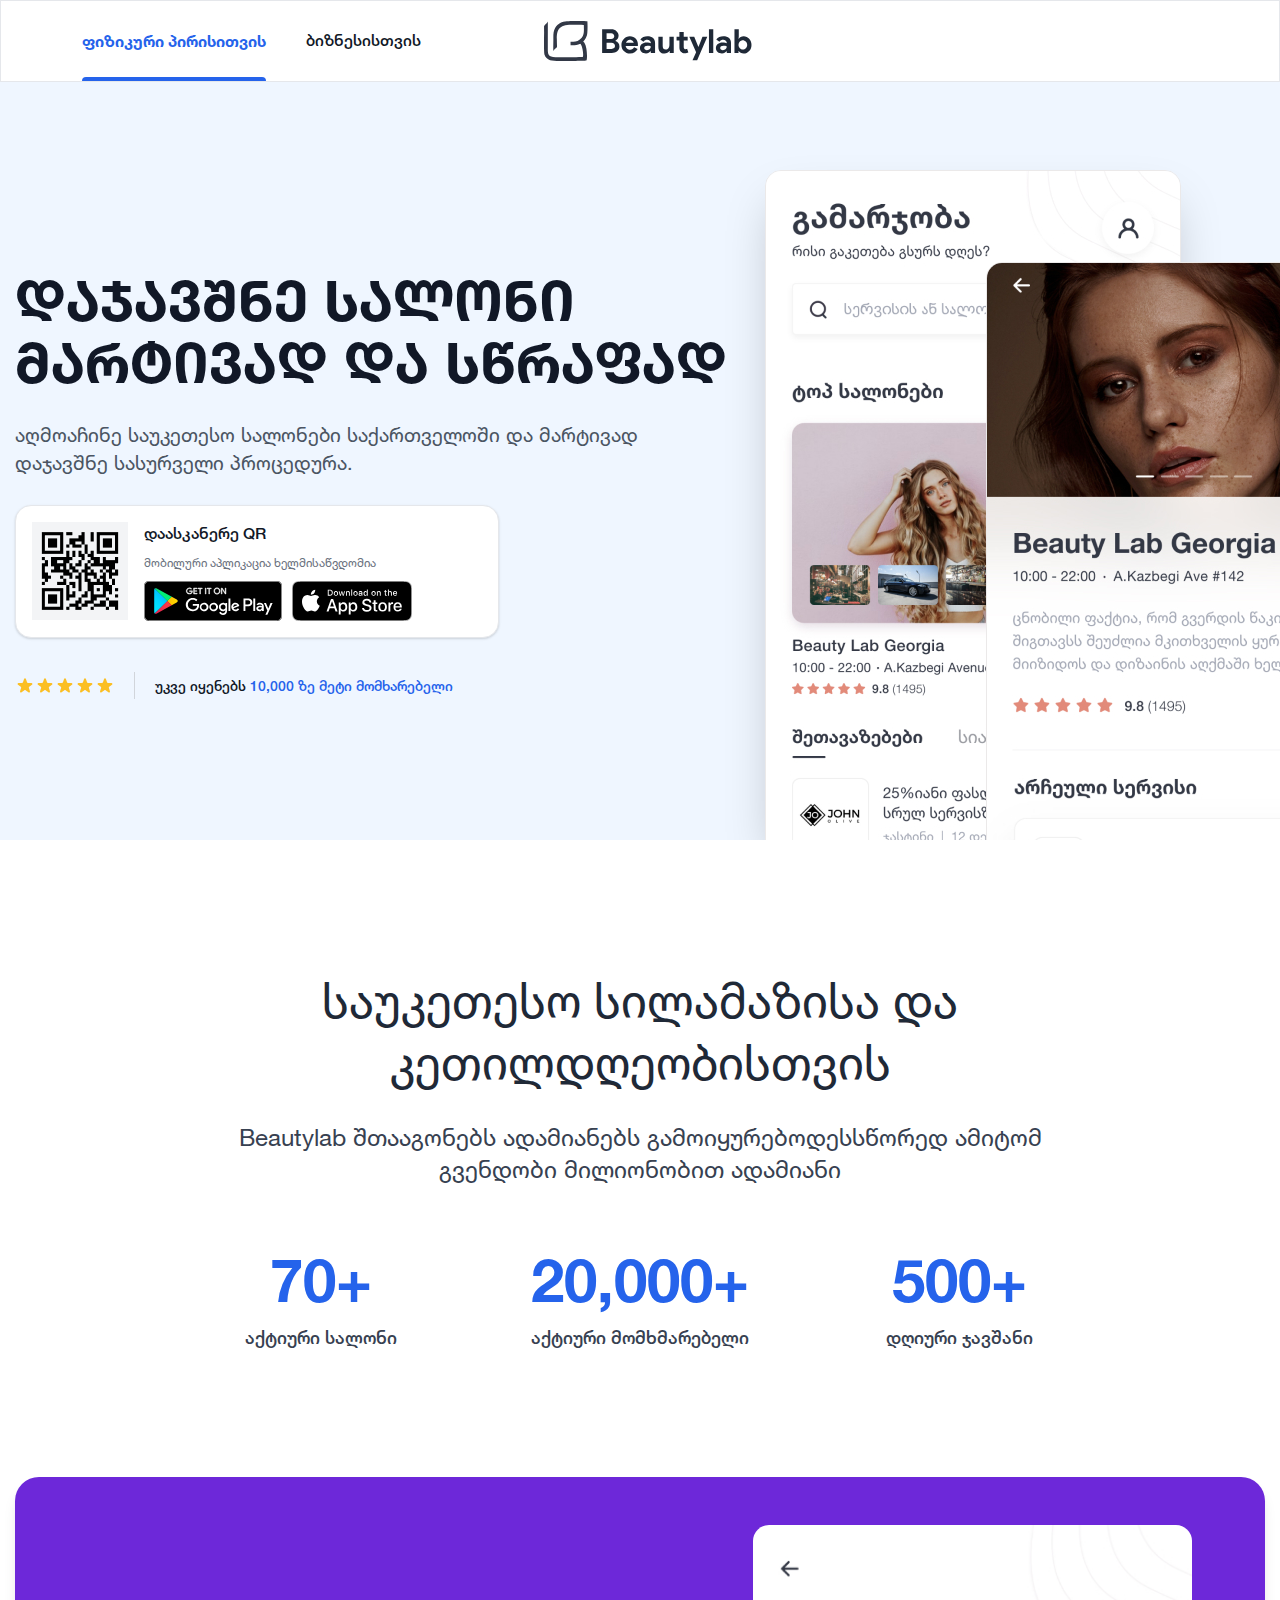
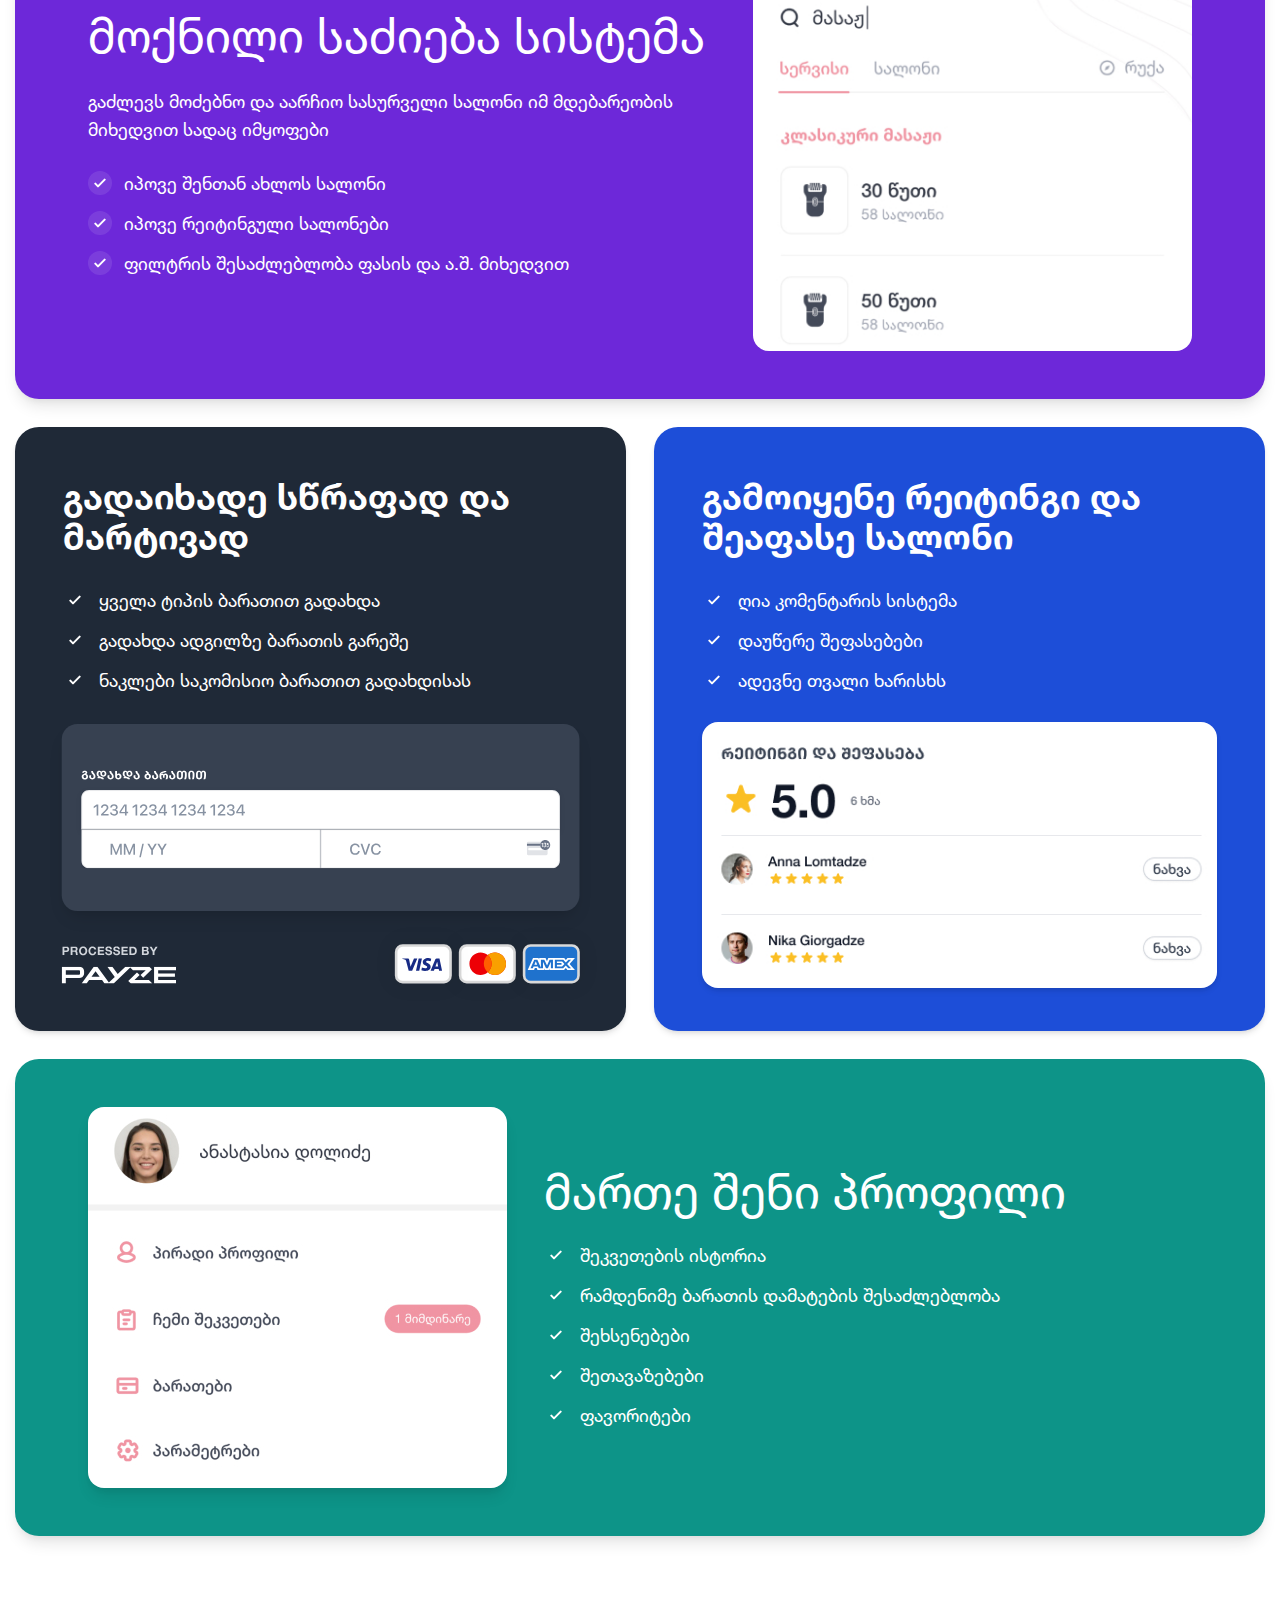
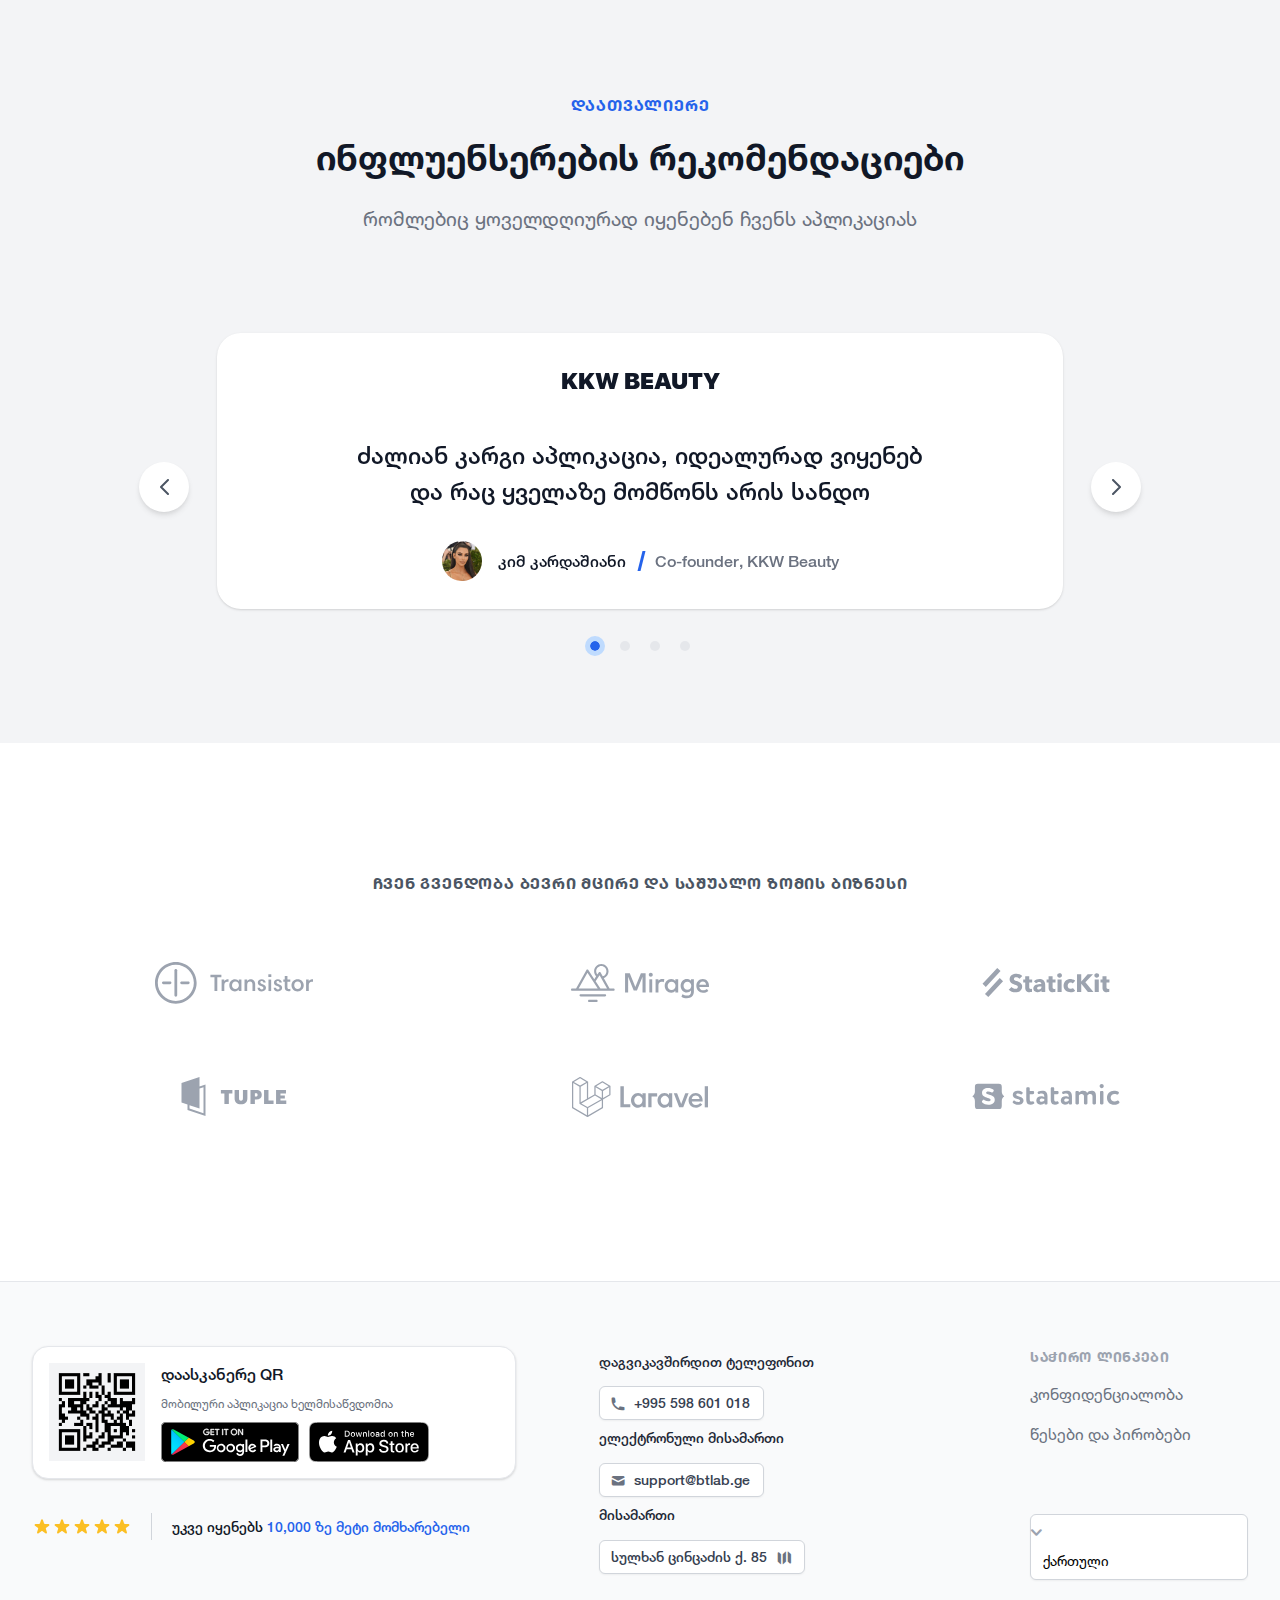
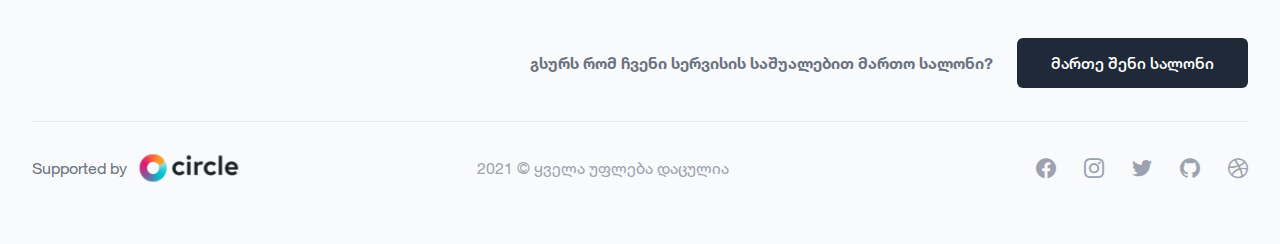
==== index.html @ 551c8f09 "btlab" ====
<!DOCTYPE html>
<html lang="ka">
    <head>
        <meta charset="UTF-8">
        <meta http-equiv="X-UA-Compatible" content="IE=edge">
        <meta name="viewport" content="width=device-width, initial-scale=1.0">
        <title>Document</title>
        <link rel="stylesheet" href="./css/main.css">
    </head>
    <body>
        <div class="page">
            <div class="page__row page__row--header white-bg-color position-sticky top-0 left-0 right-0">
                <div class="page__cell container">
                    <header class="header">
                        <div class="header__row mrl-15- mrr-15- d-flex align-items-center justify-content-between justify-content-lg-start">
                            <div class="header__cell header__cell--hamburger flex-shrink-0 pdl-15 pdr-15 d-lg-none">
                                <button class="header__button btn-reset" id="open-menu">
                                    <img class="header__button-icon d-block" src="./img/svg/hamburger.svg" alt="hamburger">
                                </button>
                            </div>
                            <div class="header__cell header__cell--logo pdl-15 pdr-15 flex-shrink-1 d-flex justify-content-center">
                                <a class="logo mrl-xl-16" href="#">
                                    <img class="logo__picture d-block" src="./img/svg/logo.svg" alt="Logo">
                                </a>
                            </div>
                            <div class="header__cell header__cell--nav pdl-0 pdr-0 pdl-lg-15 pdr-lg-15">
                                <nav class="nav pdl-xl-66">
                                    <div class="nav__wrapper">
                                        <header class="nav__header d-md-none overflow-hidden">
                                            <div class="nav__header-row row pdl-16 pdr-16 justify-content-between align-items-center">
                                                <div class="col-auto">
                                                    <a class="logo mrl-xl-16" href="#">
                                                        <img class="logo__picture d-block" src="./img/svg/logo.svg" alt="Logo">
                                                    </a>
                                                </div>
                                                <div class="col-auto">
                                                    <button class="header__button btn-reset" id="close-menu">
                                                        <img class="header__button-icon d-block" src="./img/svg/close.svg" alt="close">
                                                    </button>
                                                </div>
                                            </div>
                                        </header>
                                        <div class="nav__body">
                                            <ul class="nav__items font-weight-500 ft-size-14 ft-size-md-16 d-lg-flex justify-content-lg-center">
                                                <li class="nav__item mrr-md-40">
                                                    <a class="nav__link active" href="#">ფიზიკური პირისითვის</a>
                                                </li>
                                                <li class="nav__item">
                                                    <a class="nav__link" href="#">ბიზნესისთვის</a>
                                                </li>
                                            </ul>
                                        </div>
                                        <footer class="nav__footer pdb-32 pdl-24 pdr-24 overflow-hidden d-md-none">
                                            <div class="row">
                                                <div class="col-12 mrb-23">
                                                    <a class="btn btn--default bg-transparent gray-900-bg-color-hover white-color-hover gray-500-color pdt-13 pdr-16 pdb-11 pdl-16 brr-top-left-6 brr-top-right-6 brr-bottom-left-6 brr-bottom-right-6 d-flex justify-content-center align-items-center" href="#">
                                                        <span class="btn__text ft-size-16 line-height-1 font-weight-500">შესვლა</span>
                                                    </a>
                                                </div>
                                                <div class="col-12">
                                                    <a class="btn btn--default gray-800-bg-color gray-900-bg-color-hover white-color pdt-13 pdr-16 pdb-11 pdl-16 brr-top-left-6 brr-top-right-6 brr-bottom-left-6 brr-bottom-right-6 d-flex justify-content-center align-items-center" href="#">
                                                        <span class="btn__text ft-size-16 line-height-1 font-weight-500">რეგისტრაცია</span>
                                                    </a>
                                                </div>
                                            </div>
                                        </footer>
                                    </div>
                                    <span class="nav__overlay body-overlay d-block d-lg-none" id="body-overlay"></span>
                                </nav>
                            </div>
                        </div>
                    </header>
                </div>
            </div>
            <div class="page__row blue-50-bg-color overflow-hidden">
                <div class="page__cell container">
                    <div class="intro">
                        <div class="intro__row d-flex row">
                            <div class="intro__cell intro__cell--images flex-grow-1 col-12 col-lg-4 col-xl-5 order-lg-1">
                                <div class="intro__images">
                                    <img class="intro__picture intro__picture--1 brr-top-left-16 brr-top-right-16 box-shadow-2xl" src="./img/intro-bg-1.jpg" alt="intro image 1">
                                    <img class="intro__picture intro__picture--2 brr-top-left-16 brr-top-right-16" src="./img/intro-bg-2.jpg" alt="intro image 2">
                                </div>
                            </div>
                            <div class="intro__cell intro__cell--content pdt-lg-40 pdb-28 pdb-lg-40 overflow-hidden d-flex flex-column justify-content-center col-12 col-lg-7">
                                <h1 class="intro__title title title--h1 mrt-18 mrt-lg-46 font-weight-700 helvetica-neueLTGEOCaps mrb-15 mrb-lg-28 ft-size-28 ft-size-lg-40 ft-size-xl-56 line-height-1-1072 text-center text-md-left">დაჯავშნე სალონი მარტივად და სწრაფად</h1>
                                <p class="intro__desc ft-size-16 ft-size-lg-18 ft-size-xl-20 line-height-1-4 gray-600-color mrb-32 mrb-lg-28 text-center text-md-left">აღმოაჩინე საუკეთესო სალონები საქართველოში და მარტივად  დაჯავშნე სასურველი პროცედურა.</p>
                                <div class="intro__qr qr d-flex flex-column align-items-center d-md-block">
                                    <div class="qr__block d-md-inline-flex vertical-align-top white-bg-color mrb-34 box-shadow-base d-none">
                                        <div class="qr__row row mrl-8- mrr-8-">
                                            <div class="qr__cell qr__cell--image col-auto flex-shrink-0 pdl-8 pdr-8">
                                                <div class="qr__image gray-100-bg-color border-radius-8">
                                                    <img class="qr__picture" src="./img/qr-code.png" alt="QR Code">
                                                </div>
                                            </div>
                                            <div class="qr__cell qr__cell--content col-auto pdl-8 pdr-8">
                                                <h6 class="qr__title font-weight-500 ft-size-16 line-height-1-5 letter-spacing-02 mrb-9">დაასკანერე QR</h6>
                                                <p class="qr__text gray-500-color ft-size-12 line-height-1-3334 mrb-10">მობილური აპლიკაცია ხელმისაწვდომია</p>
                                                <div class="qr__buttons download-buttons">
                                                    <div class="download-buttons__row row mrl-5- mrr-5-">
                                                        <div class="download-buttons__cell col-auto pdl-5 pdr-5">
                                                            <a class="download-buttons__link" href="#">
                                                                <img class="download-buttons__picture" src="./img/svg/google-play.svg" alt="Google Play">
                                                            </a>
                                                        </div>
                                                        <div class="download-buttons__cell col-auto pdl-5 pdr-5">
                                                            <a class="download-buttons__link" href="#">
                                                                <img class="download-buttons__picture" src="./img/svg/app-store.svg" alt="App Store">
                                                            </a>
                                                        </div>
                                                    </div>
                                                </div>
                                            </div>
                                        </div>
                                    </div>
                                    <a class="btn btn--min-width blue-600-bg-color blue-700-bg-color-hover pdt-17 pdr-56 pdb-15 pdl-56 brr-top-left-6 brr-top-right-6 brr-bottom-right-6 brr-bottom-left-6 font-weight-500 ft-size-16 line-height-1 white-color vertical-align-top mrb-16 d-inline-flex justify-content-center align-items-center d-md-none" href="#">
                                        <span class="btn__text d-block">გადმოწერე</span>
                                    </a>
                                    <div class="qr__row d-flex flex-column flex-md-row align-items-center">
                                        <div class="qr__cell qr__cell--stars mrb-8 mrb-md-0">
                                            <img class="stars" src="./img/svg/stars.svg" alt="stars">
                                        </div>
                                        <div class="qr__cell qr__cell--line gray-300-bg-color d-none d-md-block"></div>
                                        <div class="qr__cell">
                                            <span class="qr__use ft-size-14 line-height-1-4286 font-weight-500">უკვე იყენებს <span class="blue-600-color">10,000 ზე მეტი მომხარებელი</span></span>
                                        </div>
                                    </div>
                                </div>
                            </div>
                        </div>
                    </div>
                </div>
            </div>
            <div class="page__row">
                <div class="page__cell container">
                    <section class="section pdt-40 pdt-lg-69 pdb-12 pdb-lg-36">
                        <header class="section__header pdt-lg-60">
                            <h2 class="section__title title title--h2 mrb-16 mrb-lg-28 font-weight-400 ft-size-24 ft-size-lg-48 line-height-1-2917 text-center gray-800-color">საუკეთესო სილამაზისა და<br> კეთილდღეობისთვის</h2>
                            <p class="section__text text ft-size-14 ft-size-lg-24 line-height-1-3334 text-center gray-700-color mrb-25 mrb-lg-65">Beautylab შთააგონებს ადამიანებს გამოიყურებოდესსწორედ ამიტომ<br> გვენდობი მილიონობით ადამიანი</p>
                        </header>
                        <div class="section__body">
                            <div class="stats pdb-0 pdb-lg-25">
                                <div class="stats__row row justify-content-center text-center pdb-47 pdb-lg-60">
                                    <div class="stats__cell col-12 col-lg-auto mrb-30 mrb-lg-40">
                                        <span class="stats__num ft-size-60 line-height-1 blue-600-color font-weight-700 d-block mrb-14">70+</span>
                                        <span class="stats__text gray-700-color font-weight-500 d-block">აქტიური სალონი</span>
                                    </div>
                                    <div class="stats__cell col-12 col-lg-auto mrb-30 mrb-lg-40">
                                        <span class="stats__num ft-size-60 line-height-1 blue-600-color font-weight-700 d-block mrb-14">20,000+</span>
                                        <span class="stats__text gray-700-color font-weight-500 d-block">აქტიური მომხმარებელი</span>
                                    </div>
                                    <div class="stats__cell col-12 col-lg-auto mrb-30">
                                        <span class="stats__num ft-size-60 line-height-1 blue-600-color font-weight-700 d-block mrb-14">500+</span>
                                        <span class="stats__text gray-700-color font-weight-500 d-block">დღიური ჯავშანი</span>
                                    </div>
                                </div>
                            </div>
                            <div class="boxes mrl-15- mrr-15- mrl-lg-0 mrr-lg-0">
                                <div class="boxes__row row mrl-14- mrr-14-">
                                    <div class="boxes__cell col-12 pdl-14 pdr-14 mrb-40 mrb-lg-28">
                                        <div class="box purple-700-bg-color white-color pdl-24 pdr-24 pdt-24 pdb-28 pdl-lg-73 pdr-lg-73 pdt-lg-48 pdb-lg-48 box-shadow-lg brr-top-left-13 brr-top-right-13 brr-bottom-left-13 brr-bottom-right-13 brr-top-left-lg-24 brr-top-right-lg-24 brr-bottom-left-lg-24 brr-bottom-right-lg-24">
                                            <div class="box__row row align-items-center mrl-18- mrr-18-">
                                                <div class="box__cell box__cell--content color-white col-12 col-lg-7 pdl-18 pdr-18 mrb-28 mrb-lg-0">
                                                    <h2 class="box__title title title--h2 ft-size-24 ft-size-lg-48 font-weight-400 line-height-1-0834 mrb-19">მოქნილი საძიება სისტემა</h2>
                                                    <p class="box__desc mrb-28 d-none d-lg-block">გაძლევს მოძებნო და აარჩიო სასურველი სალონი იმ მდებარეობის მიხედვით სადაც იმყოფები</p>
                                                    <ul class="list-checked">
                                                        <li class="list-checked__item list-checked__item--circle mrb-20 mrb-lg-16">
                                                            <h5 class="check-list__title check-list__title--circle title title--h5 font-weight-400 ft-size-14 ft-size-lg-18 line-height-1-3334 pdl-36">იპოვე შენთან ახლოს სალონი</h5>
                                                        </li>
                                                        <li class="list-checked__item list-checked__item--circle mrb-20 mrb-lg-16">
                                                            <h5 class="check-list__title check-list__title--circle title title--h5 font-weight-400 ft-size-14 ft-size-lg-18 line-height-1-3334 pdl-36">იპოვე რეიტინგული სალონები</h5>
                                                        </li>
                                                        <li class="list-checked__item list-checked__item--circle">
                                                            <h5 class="check-list__title check-list__title--circle title title--h5 font-weight-400 ft-size-14 ft-size-lg-18 line-height-1-3334 pdl-36">ფილტრის შესაძლებლობა ფასის და ა.შ. მიხედვით</h5>
                                                        </li>
                                                    </ul>
                                                </div>
                                                <div class="box__cell box__cell--image col-12 col-lg-5 pdl-18 pdr-18 d-flex justify-content-center">
                                                    <div class="box__image">
                                                        <img class="box__picture d-block brr-top-left-33 brr-top-right-33 brr-top-left-lg-16 brr-top-right-lg-16 brr-bottom-left-16 brr-bottom-right-16" src="./img/box/box-picture-1.jpg" alt="მოქნილი საძიება სისტემა">
                                                    </div>
                                                </div>
                                            </div>
                                        </div>
                                    </div>
                                    <div class="boxes__cell col-12 col-lg-6 pdl-14 pdr-14 mrb-40 mrb-lg-28">
                                        <div class="box gray-800-bg-color white-color pdl-24 pdr-24 pdt-24 pdb-4 pdl-lg-48 pdr-lg-48 pdt-lg-50 pdb-lg-28 height-fluid box-shadow-md brr-top-left-13 brr-top-right-13 brr-bottom-left-13 brr-bottom-right-13 brr-top-left-lg-24 brr-top-right-lg-24 brr-bottom-left-lg-24 brr-bottom-right-lg-24">
                                            <div class="box__row row align-items-center mrl-18- mrr-18-">
                                                <div class="box__cell box__cell--content color-white col-12 pdl-18 pdr-18">
                                                    <h3 class="box__title title title--h3 ft-size-20 ft-size-lg-36 font-weight-500 font-weight-lg-700 line-height-1-1111 mrb-17 mrb-lg-31">გადაიხადე სწრაფად და მარტივად</h3>
                                                    <div class="check-list mrb-30">
                                                        <div class="check-list__inner">
                                                            <ul class="check-list__items">
                                                                <li class="check-list__item mrb-20 mrb-lg-16">
                                                                    <h5 class="check-list__title title title--h5 font-weight-400 ft-size-14 ft-size-lg-18 line-height-1-3334 pdl-36">ყველა ტიპის ბარათით გადახდა</h5>
                                                                </li>
                                                                <li class="check-list__item mrb-20 mrb-lg-16">
                                                                    <h5 class="check-list__title title title--h5 font-weight-400 ft-size-14 ft-size-lg-18 line-height-1-3334 pdl-36">გადახდა ადგილზე ბარათის გარეშე</h5>
                                                                </li>
                                                                <li class="check-list__item mrb-20 mrb-lg-16">
                                                                    <h5 class="check-list__title title title--h5 font-weight-400 ft-size-14 ft-size-lg-18 line-height-1-3334 pdl-36">ნაკლები საკომისიო ბარათით გადახდისას</h5>
                                                                </li>
                                                            </ul>
                                                        </div>
                                                    </div>
                                                </div>
                                                <div class="box__cell box__cell--image col-12 pdl-18 pdr-18 d-flex justify-content-center">
                                                    <div class="box__image mrl-8- mrr-21- mrl-lg-13- mrr-lg-22-">
                                                        <img class="box__picture brr-top-left-16 brr-top-right-16 brr-bottom-left-16 brr-bottom-right-16 d-none d-lg-block" src="./img/box/box-picture-2.svg" alt="გადაიხადე სწრაფად და მარტივად">
                                                        <img class="box__picture d-block d-lg-none brr-top-left-16 brr-top-right-16 brr-bottom-left-16 brr-bottom-right-16" src="./img/box/box-picture-2-mobile.svg" alt="გადაიხადე სწრაფად და მარტივად">
                                                    </div>
                                                </div>
                                            </div>
                                        </div>
                                    </div>
                                    <div class="boxes__cell col-12 col-lg-6 pdl-14 pdr-14 mrb-40 mrb-lg-28">
                                        <div class="box blue-700-bg-color white-color pdl-24 pdr-24 pdt-24 pdb-24 pdl-lg-48 pdr-lg-48 pdt-lg-50 pdb-lg-28 height-fluid box-shadow-md brr-top-left-13 brr-top-right-13 brr-bottom-left-13 brr-bottom-right-13 brr-top-left-lg-24 brr-top-right-lg-24 brr-bottom-left-lg-24 brr-bottom-right-lg-24">
                                            <div class="box__row row align-items-center mrl-18- mrr-18-">
                                                <div class="box__cell box__cell--content color-white col-12 pdl-18 pdr-18">
                                                    <h3 class="box__title title title--h3 ft-size-20 ft-size-lg-36 font-weight-700 line-height-1-1111 mrb-31">გამოიყენე რეიტინგი და შეაფასე სალონი</h3>
                                                    <div class="check-list mrb-30">
                                                        <div class="check-list__inner">
                                                            <ul class="check-list__items">
                                                                <li class="check-list__item mrb-16">
                                                                    <h5 class="check-list__title title title--h5 font-weight-400 ft-size-14 ft-size-lg-18 line-height-1-3334 pdl-36">ღია კომენტარის სისტემა</h5>
                                                                </li>
                                                                <li class="check-list__item mrb-16">
                                                                    <h5 class="check-list__title title title--h5 font-weight-400 ft-size-14 ft-size-lg-18 line-height-1-3334 pdl-36">დაუწერე შეფასებები</h5>
                                                                </li>
                                                                <li class="check-list__item mrb-16">
                                                                    <h5 class="check-list__title title title--h5 font-weight-400 ft-size-14 ft-size-lg-18 line-height-1-3334 pdl-36">ადევნე თვალი ხარისხს</h5>
                                                                </li>
                                                            </ul>
                                                        </div>
                                                    </div>
                                                </div>
                                                <div class="box__cell box__cell--image col-12 pdl-18 pdr-18 d-flex justify-content-center">
                                                    <div class="box__image">
                                                        <img class="box__picture brr-top-left-16 brr-top-right-16 brr-bottom-left-16 brr-bottom-right-16 box-shadow-md d-none d-lg-block" src="./img/box/box-picture-3.jpg" alt="გამოიყენე რეიტინგი და შეაფასე სალონი">
                                                        <img class="box__picture brr-top-left-8 brr-top-right-8 brr-bottom-left-8 brr-bottom-right-8 box-shadow-md d-block d-lg-none" src="./img/box/box-picture-3-moible.jpg" alt="გამოიყენე რეიტინგი და შეაფასე სალონი">
                                                    </div>
                                                </div>
                                            </div>
                                        </div>
                                    </div>
                                    <div class="boxes__cell col-12 pdl-14 pdr-14 mrb-28">
                                        <div class="box teal-600-bg-color white-color brr-top-left-12 brr-top-right-12 brr-bottom-left-12 brr-bottom-right-12 brr-top-left-lg-24 brr-top-right-lg-24 brr-bottom-left-lg-24 brr-bottom-right-lg-24 pdl-24 pdr-24 pdt-24 pdb-18 pdl-lg-73 pdr-lg-73 pdt-lg-48 pdb-lg-18 box-shadow-lg">
                                            <div class="box__row row align-items-center mrl-24- mrr-24-">
                                                <div class="box__cell box__cell--image col-12 col-lg-5 pdl-24 pdr-24 mrb-14 mrb-lg-30 mrb-lg-0 d-flex justify-content-center justify-content-lg-start">
                                                    <div class="box__image">
                                                        <img class="box__picture d-block brr-top-left-8 brr-top-right-8 brr-bottom-left-8 brr-bottom-right-8 brr-top-left-lg-16 brr-top-right-lg-16 brr-bottom-left-lg-16 brr-bottom-right-lg-16 box-shadow-lg" src="./img/box/box-picture-4.jpg" alt="მოქნილი საძიება სისტემა">
                                                    </div>
                                                </div>
                                                <div class="box__cell box__cell--content color-white col-12 col-lg-7 pdl-24 pdl-lg-0 pdr-24 order-lg-1">
                                                    <h2 class="box__title title title--h2 ft-size-24 ft-size-lg-48 font-weight-400 line-height-1-0834 mrb-19">მართე შენი პროფილი</h2>
                                                    <ul class="list-checked">
                                                        <li class="list-checked__item list-checked__item--circle mrb-16">
                                                            <h5 class="check-list__title title title--h5 font-weight-400 ft-size-14 ft-size-lg-18 line-height-1-3334 pdl-36">შეკვეთების ისტორია</h5>
                                                        </li>
                                                        <li class="list-checked__item list-checked__item--circle mrb-16">
                                                            <h5 class="check-list__title title title--h5 font-weight-400 ft-size-14 ft-size-lg-18 line-height-1-3334 pdl-36">რამდენიმე ბარათის დამატების შესაძლებლობა</h5>
                                                        </li>
                                                        <li class="list-checked__item list-checked__item--circle mrb-16">
                                                            <h5 class="check-list__title title title--h5 font-weight-400 ft-size-14 ft-size-lg-18 line-height-1-3334 pdl-36">შეხსენებები</h5>
                                                        </li>
                                                        <li class="list-checked__item list-checked__item--circle mrb-16">
                                                            <h5 class="check-list__title title title--h5 font-weight-400 ft-size-14 ft-size-lg-18 line-height-1-3334 pdl-36">შეთავაზებები</h5>
                                                        </li>
                                                        <li class="list-checked__item list-checked__item--circle mrb-10 mrb-lg-40">
                                                            <h5 class="check-list__title title title--h5 font-weight-400 ft-size-14 ft-size-lg-18 line-height-1-3334 pdl-36">ფავორიტები</h5>
                                                        </li>
                                                    </ul>
                                                </div>
                                            </div>
                                        </div>
                                    </div>
                                </div>
                            </div>
                        </div>
                    </section>
                </div>
            </div>
            <div class="page__row gray-100-bg-color overflow-hidden">
                <div class="page__cell container">
                    <section class="section pdt-32 pdt-lg-93">
                        <h6 class="section__title-h6 text-uppercase text-center helvetica-neueLTGEOCaps ft-size-16 line-height-1-5 blue-600-color font-weight-700 letter-spacing-05 mrb-21">დაათვალიერე</h6>
                        <h3 class="section__title-h3 text-center ft-size-29 ft-size-lg-36 font-weight-lg-700 line-height-1-1111 mrb-27">ინფლუენსერების რეკომენდაციები</h3>
                        <p class="section__desc ft-size-20 line-height-1-4 gray-500-color text-center mrb-24 mrb-lg-100">რომლებიც ყოველდღიურად იყენებენ ჩვენს აპლიკაციას</p>
                        <div class="reviews">
                            <div class="reviews__wrapper mrl-14- mrr-14- pdl-9 pdr-9 pdl-lg-78 pdr-lg-78">
                                <div class="swiper swiper-overflow-visible swiper-reviews">
                                    <div class="swiper-wrapper">
                                        <div class="swiper-slide">
                                            <div class="reviews__item text-center pdl-14 pdr-14">
                                                <div class="reviews__block white-bg-color box-shadow-base brr-top-left-24 brr-top-right-24 brr-bottom-left-24 brr-bottom-right-24 pdt-18 pdt-lg-30">
                                                    <div class="reviews__inner pdb-16 pdb-lg-27">
                                                        <h2 class="reviews__title SFUIDisplay ft-size-24 line-height-1-5 mrb-23 mrb-lg-38">KKW BEAUTY</h2>
                                                        <p class="reviews__text font-weight-500 gray-900-color ft-size-16 ft-size-lg-24 line-height-1-5 mrb-23 mrb-lg-33">ძალიან კარგი აპლიკაცია, იდეალურად ვიყენებ და რაც ყველაზე მომწონს არის სანდო</p>
                                                        <div class="reviews__user ft-size-16 line-height-1-5 font-weight-500 d-flex justify-content-center align-items-center">
                                                            <span class="reviews__user-avatar mrr-16 flex-shrink-0">
                                                                <img class="reviews__user-avatar-picture circle object-fit-cover d-flex" src="./img/reviews/avatar.jpg" alt="კიმ კარდაშიანი">
                                                            </span>
                                                            <span class="reviews__content d-flex flex-column flex-lg-row align-items-start align-items-lg-center">
                                                                <span class="reviews__user-name mrb-4 mrb-lg-0 ft-size-14 ft-size-lg-16">კიმ კარდაშიანი</span>
                                                                <span class="reviews__user-slash blue-600-bg-color d-none d-lg-block"></span>
                                                                <span class="reviews__user-text gray-500-color ft-size-14 ft-size-lg-16">Co-founder, KKW Beauty</span>
                                                            </span>
                                                        </div>
                                                    </div>
                                                </div>
                                            </div>
                                        </div>
                                        <div class="swiper-slide">
                                            <div class="reviews__item text-center pdl-14 pdr-14">
                                                <div class="reviews__block white-bg-color box-shadow-base brr-top-left-24 brr-top-right-24 brr-bottom-left-24 brr-bottom-right-24 pdt-18 pdt-lg-30">
                                                    <div class="reviews__inner pdb-16 pdb-lg-27">
                                                        <h2 class="reviews__title SFUIDisplay ft-size-24 line-height-1-5 mrb-23 mrb-lg-38">KKW BEAUTY</h2>
                                                        <p class="reviews__text font-weight-500 gray-900-color ft-size-16 ft-size-lg-24 line-height-1-5 mrb-23 mrb-lg-33">ძალიან კარგი აპლიკაცია, იდეალურად ვიყენებ და რაც ყველაზე მომწონს არის სანდო</p>
                                                        <div class="reviews__user ft-size-16 line-height-1-5 font-weight-500 d-flex justify-content-center align-items-center">
                                                            <span class="reviews__user-avatar mrr-16 flex-shrink-0">
                                                                <img class="reviews__user-avatar-picture circle object-fit-cover d-flex" src="./img/reviews/avatar.jpg" alt="კიმ კარდაშიანი">
                                                            </span>
                                                            <span class="reviews__content d-flex flex-column flex-lg-row align-items-start align-items-lg-center">
                                                                <span class="reviews__user-name mrb-4 mrb-lg-0 ft-size-14 ft-size-lg-16">კიმ კარდაშიანი</span>
                                                                <span class="reviews__user-slash blue-600-bg-color d-none d-lg-block"></span>
                                                                <span class="reviews__user-text gray-500-color ft-size-14 ft-size-lg-16">Co-founder, KKW Beauty</span>
                                                            </span>
                                                        </div>
                                                    </div>
                                                </div>
                                            </div>
                                        </div>
                                        <div class="swiper-slide">
                                            <div class="reviews__item text-center pdl-14 pdr-14">
                                                <div class="reviews__block white-bg-color box-shadow-base brr-top-left-24 brr-top-right-24 brr-bottom-left-24 brr-bottom-right-24 pdt-18 pdt-lg-30">
                                                    <div class="reviews__inner pdb-16 pdb-lg-27">
                                                        <h2 class="reviews__title SFUIDisplay ft-size-24 line-height-1-5 mrb-23 mrb-lg-38">KKW BEAUTY</h2>
                                                        <p class="reviews__text font-weight-500 gray-900-color ft-size-16 ft-size-lg-24 line-height-1-5 mrb-23 mrb-lg-33">ძალიან კარგი აპლიკაცია, იდეალურად ვიყენებ და რაც ყველაზე მომწონს არის სანდო</p>
                                                        <div class="reviews__user ft-size-16 line-height-1-5 font-weight-500 d-flex justify-content-center align-items-center">
                                                            <span class="reviews__user-avatar mrr-16 flex-shrink-0">
                                                                <img class="reviews__user-avatar-picture circle object-fit-cover d-flex" src="./img/reviews/avatar.jpg" alt="კიმ კარდაშიანი">
                                                            </span>
                                                            <span class="reviews__content d-flex flex-column flex-lg-row align-items-start align-items-lg-center">
                                                                <span class="reviews__user-name mrb-4 mrb-lg-0 ft-size-14 ft-size-lg-16">კიმ კარდაშიანი</span>
                                                                <span class="reviews__user-slash blue-600-bg-color d-none d-lg-block"></span>
                                                                <span class="reviews__user-text gray-500-color ft-size-14 ft-size-lg-16">Co-founder, KKW Beauty</span>
                                                            </span>
                                                        </div>
                                                    </div>
                                                </div>
                                            </div>
                                        </div>
                                        <div class="swiper-slide">
                                            <div class="reviews__item text-center pdl-14 pdr-14">
                                                <div class="reviews__block white-bg-color box-shadow-base brr-top-left-24 brr-top-right-24 brr-bottom-left-24 brr-bottom-right-24 pdt-18 pdt-lg-30">
                                                    <div class="reviews__inner pdb-16 pdb-lg-27">
                                                        <h2 class="reviews__title SFUIDisplay ft-size-24 line-height-1-5 mrb-23 mrb-lg-38">KKW BEAUTY</h2>
                                                        <p class="reviews__text font-weight-500 gray-900-color ft-size-16 ft-size-lg-24 line-height-1-5 mrb-23 mrb-lg-33">ძალიან კარგი აპლიკაცია, იდეალურად ვიყენებ და რაც ყველაზე მომწონს არის სანდო</p>
                                                        <div class="reviews__user ft-size-16 line-height-1-5 font-weight-500 d-flex justify-content-center align-items-center">
                                                            <span class="reviews__user-avatar mrr-16 flex-shrink-0">
                                                                <img class="reviews__user-avatar-picture circle object-fit-cover d-flex" src="./img/reviews/avatar.jpg" alt="კიმ კარდაშიანი">
                                                            </span>
                                                            <span class="reviews__content d-flex flex-column flex-lg-row align-items-start align-items-lg-center">
                                                                <span class="reviews__user-name mrb-4 mrb-lg-0 ft-size-14 ft-size-lg-16">კიმ კარდაშიანი</span>
                                                                <span class="reviews__user-slash blue-600-bg-color d-none d-lg-block"></span>
                                                                <span class="reviews__user-text gray-500-color ft-size-14 ft-size-lg-16">Co-founder, KKW Beauty</span>
                                                            </span>
                                                        </div>
                                                    </div>
                                                </div>
                                            </div>
                                        </div>
                                    </div>
                                    <div class="d-flex align-items-center pdb-32 pdt-20 pdl-13 pdr-13 pdt-lg-27 pdl-lg-0 pdr-lg-0 pdb-lg-87 mrl-8- mrr-8- mrl-lg-0 mrr-lg-0">
                                        <button class="prev position-lg-absolute top-lg-100 mrt-lg-29 left-lg-64- btn-reset box-shadow-md circle white-bg-color d-flex justify-content-center align-items-center flex-shrink-0 mrl-8 mrr-8 mrl-lg-0 mrr-lg-0">
                                            <img class="d-block" src="./img/svg/arrow-left.svg" alt="arrow left">
                                        </button>
                                        <div class="dots text-center mrl-15 mrr-15 mrl-lg-0 mrr-lg-0"></div>
                                        <button class="next position-lg-absolute top-lg-100 mrt-lg-29 right-lg-64- btn-reset box-shadow-md circle white-bg-color d-flex justify-content-center align-items-center flex-shrink-0 mrl-8 mrr-8 mrl-lg-0 mrr-lg-0">
                                            <img class="d-block" src="./img/svg/arrow-right-2.svg" alt="arrow left">
                                        </button>
                                    </div>
                                </div>
                            </div>
                        </div>
                    </section>
                </div>
            </div>
            <div class="page__row">
                <div class="page__cell container">
                    <section class="section pdt-80 pdb-62 pdt-lg-100 pdb-lg-100">
                        <header class="section__header pdt-lg-28">
                            <h6 class="section__title-h6 text-uppercase text-center helvetica-neueLTGEOCaps ft-size-16 line-height-1-5 gray-600-color font-weight-700 letter-spacing-05 mrb-56 mrb-lg-67">ჩვენ გვენდობა ბევრი მცირე და საშუალო ზომის ბიზნესი</h6>
                        </header>
                        <div class="section__body pdb-57">
                            <div class="business">
                                <ul class="business__row row align-items-center align-items-center">
                                    <li class="business__cell mrb-66 col-6 col-md-4">
                                        <img class="business__picture" src="./img/business/transistor.svg" alt="Transistor">
                                    </li>
                                    <li class="business__cell mrb-76 mrb-md-66 col-6 col-md-4">
                                        <img class="business__picture" src="./img/business/mirage.svg" alt="Mirage">
                                    </li>
                                    <li class="business__cell mrb-76 mrb-md-66 col-6 col-md-4">
                                        <img class="business__picture" src="./img/business/statickit.svg" alt="StaTickit">
                                    </li>
                                    <li class="business__cell mrb-76 mrb-md-0 col-6 col-md-4">
                                        <img class="business__picture" src="./img/business/tuple.svg" alt="TUPLE">
                                    </li>
                                    <li class="business__cell col-6 col-md-4">
                                        <img class="business__picture" src="./img/business/laravel.svg" alt="Laravel">
                                    </li>
                                    <li class="business__cell col-6 col-md-4">
                                        <img class="business__picture" src="./img/business/statamic.svg" alt="statamic">
                                    </li>
                                </ul>
                            </div>
                        </div>
                    </section>
                </div>
            </div>
            <div class="page__row gray-50-bg-color border-top-1-gray-200">
                <div class="page__cell container">
                    <footer class="footer">
                        <div class="footer__top mrb-16 pdt-29 pdt-md-64 mrb-lg-33">
                            <div class="footer__row row justify-content-center">
                                <div class="footer__cell col-xl-12 pdl-15 pdr-15">
                                    <div class="footer__row row mrb-10 mrb-lg-58 justify-content-xl-between">
                                        <div class="footer__cell mrr-0 mrr-xl-53 col-lg-12 col-xl-auto mrb-20 mrb-md-50 mrb-xl-0 pdl-24 pdr-24 pdl-lg-15 pdr-lg-15">
                                            <div class="footer__qr qr d-flex flex-column align-items-center d-md-block">
                                                <div class="qr__block d-md-inline-flex vertical-align-top white-bg-color mrb-34 box-shadow-base d-none">
                                                    <div class="qr__row row mrl-8- mrr-8-">
                                                        <div class="qr__cell qr__cell--image col-auto flex-shrink-0 pdl-8 pdr-8">
                                                            <div class="qr__image gray-100-bg-color border-radius-8">
                                                                <img class="qr__picture" src="./img/qr-code.png" alt="QR Code">
                                                            </div>
                                                        </div>
                                                        <div class="qr__cell qr__cell--content col-auto pdl-8 pdr-8">
                                                            <h6 class="qr__title font-weight-500 ft-size-16 line-height-1-5 letter-spacing-02 mrb-9">დაასკანერე QR</h6>
                                                            <p class="qr__text gray-500-color ft-size-12 line-height-1-3334 mrb-10">მობილური აპლიკაცია ხელმისაწვდომია</p>
                                                            <div class="qr__buttons download-buttons">
                                                                <div class="download-buttons__row row mrl-5- mrr-5-">
                                                                    <div class="download-buttons__cell col-auto pdl-5 pdr-5">
                                                                        <a class="download-buttons__link" href="#">
                                                                            <img class="download-buttons__picture" src="./img/svg/google-play.svg" alt="Google Play">
                                                                        </a>
                                                                    </div>
                                                                    <div class="download-buttons__cell col-auto pdl-5 pdr-5">
                                                                        <a class="download-buttons__link" href="#">
                                                                            <img class="download-buttons__picture" src="./img/svg/app-store.svg" alt="App Store">
                                                                        </a>
                                                                    </div>
                                                                </div>
                                                            </div>
                                                        </div>
                                                    </div>
                                                </div>
                                                <a class="btn btn--min-width blue-600-bg-color blue-700-bg-color-hover pdt-17 pdr-56 pdb-15 pdl-56 brr-top-left-6 brr-top-right-6 brr-bottom-right-6 brr-bottom-left-6 font-weight-500 ft-size-16 line-height-1 white-color vertical-align-top mrb-16 d-inline-flex justify-content-center align-items-center d-md-none" href="#">
                                                    <span class="btn__text d-block">გადმოწერე</span>
                                                </a>
                                                <div class="qr__row d-flex flex-column flex-md-row align-items-center">
                                                    <div class="qr__cell qr__cell--stars mrb-8 mrb-md-0">
                                                        <img class="stars" src="./img/svg/stars.svg" alt="stars">
                                                    </div>
                                                    <div class="qr__cell qr__cell--line gray-300-bg-color d-none d-md-block"></div>
                                                    <div class="qr__cell text-center text-lg-left">
                                                        <span class="qr__use ft-size-14 line-height-1-4286 font-weight-500">უკვე იყენებს <span class="blue-600-color">10,000 ზე მეტი მომხარებელი</span></span>
                                                    </div>
                                                </div>
                                            </div>
                                        </div>
                                        <div class="footer__cell col-md-6 col-xl-auto flex-grow-1 pdl-24 pdr-24 pdl-lg-15 pdr-lg-15 mrb-23 mrb-lg-0">
                                            <div class="footer__contacts">
                                                <p class="ft-size-14 gray-800-color font-weight-500 pdt-6 pdb-6 mrb-7">დაგვიკავშირდით ტელეფონით</p>
                                                <a class="footer__contacts-link border-block white-bg-color border-1-gray-300 brr-top-left-6 brr-top-right-6 brr-bottom-left-6 brr-bottom-right-6 box-shadow-sm d-inline-flex align-items-center vertical-align-top pdt-9 pdr-13 pdb-7 pdl-11 mrb-2" href="tel:+995598601018">
                                                    <i class="border-block__icon icon-phone ft-size-14 mrr-9 gray-500-color"></i>
                                                    <span class="border-block__text ft-size-14 line-height-1-1429 gray-700-color font-weight-500 line-height-1-1429 position-relative top-1-">+995 598 601 018</span>
                                                </a>
                                                <p class="ft-size-14 gray-800-color font-weight-500 pdt-6 pdb-6 mrb-7">ელექტრონული მისამართი</p>
                                                <a class="footer__contacts-link border-block white-bg-color border-1-gray-300 brr-top-left-6 brr-top-right-6 brr-bottom-left-6 brr-bottom-right-6 box-shadow-sm d-inline-flex align-items-center vertical-align-top pdt-9 pdr-13 pdb-7 pdl-11 mrb-2" href="mailto:support@btlab.ge">
                                                    <i class="border-block__icon icon-mail ft-size-10 mrr-9 gray-500-color"></i>
                                                    <span class="border-block__text ft-size-14 line-height-1-1429 gray-700-color font-weight-500 line-height-1-1429 position-relative top-1-">support@btlab.ge</span>
                                                </a>
                                                <p class="ft-size-14 gray-800-color font-weight-500 pdt-6 pdb-6 mrb-7">მისამართი</p>
                                                <a class="footer__contacts-link border-block white-bg-color border-1-gray-300 brr-top-left-6 brr-top-right-6 brr-bottom-left-6 brr-bottom-right-6 box-shadow-sm d-inline-flex align-items-center vertical-align-top pdt-9 pdr-13 pdb-7 pdl-11" href="https://goo.gl/maps/hb2dZKmJuE9sJaeVA" target="_blank">
                                                    <span class="border-block__text ft-size-14 line-height-1-1429 gray-700-color font-weight-500 line-height-1-1429 position-relative top-1-">სულხან ცინცაძის ქ. 85</span>
                                                    <i class="border-block__icon icon-map ft-size-14 mrl-10 gray-500-color"></i>
                                                </a>
                                            </div>
                                        </div>
                                        <div class="footer__cell footer__cell--contacts col-md-4 col-xl-auto pdl-24 pdr-24 pdl-lg-15 pdr-lg-15 mrb-23 mrb-lg-0">
                                            <h6 class="footer__title gray-400-color font-weight-700 ft-size-14 helvetica-neueLTGEOCaps letter-spacing-05 mrb-15">საჭირო ლინკები</h6>
                                            <nav class="footer__nav mrb-15 mrb-lg-67">
                                                <ul class="footer__nav-items gray-500-color ft-size-16 d-flex flex-column align-items-start">
                                                    <li class="footer__nav-item mrb-15">
                                                        <a class="footer__nav-link color-inherit d-block" href="#">კონფიდენციალობა</a>
                                                    </li>
                                                    <li class="footer__nav-item">
                                                        <a class="footer__nav-link color-inherit d-block" href="#">წესები და პირობები</a>
                                                    </li>
                                                </ul>
                                            </nav>
                                            <div class="select white-bg-color border-1-gray-300 brr-top-left-6 brr-top-right-6 brr-bottom-left-6 brr-bottom-right-6 box-shadow-sm vertical-align-top">
                                                <i class="select__arrow icon-arrow-bottom gray-400-color ft-size-8"></i>
                                                <select class="appearance-none transparent-bg-color border-none pdt-10 pdr-12 pdb-10 pdl-12 ft-size-14 width-fluid" name="lang">
                                                    <option value="ქართული">ქართული</option>
                                                    <option value="ინგლისური">ინგლისური</option>
                                                </select>
                                            </div>
                                        </div>
                                    </div>
                                </div>
                            </div>
                            <div class="footer__row row justify-content-center justify-content-xl-end align-items-center mrl-12- mrr-12- text-center text-lg-left">
                                <div class="col-12 col-lg-auto mrb-14 mrb-30 mrb-lg-0 pdl-12 pdr-12">
                                    <p class="footer__text gray-500-color ft-size-16 font-weight-700">გსურს რომ ჩვენი სერვისის<br class="d-lg-none"> საშუალებით მართო სალონი? </p>
                                </div>
                                <div class="col-auto col-lg-auto pdl-12 pdr-12">
                                    <a class="btn btn--default gray-800-bg-color gray-900-bg-color-hover pdt-13 pdb-11  pdl-24 pdr-24 pdr-lg-33 pdl-lg-33 brr-top-left-6 brr-top-right-6 brr-bottom-left-6 brr-bottom-right-6 d-flex align-items-center" href="#">
                                        <span class="btn__text ft-size-16 line-height-1-5 white-color font-weight-500">მართე შენი სალონი</span>
                                    </a>
                                </div>
                            </div>
                        </div>
                        <div class="footer__bottom border-top-1-gray-200 pdb-30 pdb-lg-62 pdt-48 pdt-lg-32 mrl-9 mrr-9 mrl-lg-0 mrr-lg-0">
                            <div class="footer__row row justify-content-between align-items-center ft-size-16 line-height-1-5">
                                <div class="col-auto">
                                    <div class="row align-items-center mrl-6- mrr-6-">
                                        <div class="col-auto pdl-6 pdr-6">
                                            <p class="footer__bottom-text gray-500-color">Supported by</p>
                                        </div>
                                        <div class="col-auto pdl-6 pdr-6">
                                            <a class="footer__bottom-link d-block" href="#" target="_blank">
                                                <img class="footer__bottom-link-logo d-block" src="./img/svg/circle.svg" alt="Circle">
                                            </a>
                                        </div>
                                    </div>
                                </div>
                                <div class="col-auto mrb-32 mrb-lg-0">
                                    <p class="copy gray-400-color pdr-lg-55">2021 &copy; ყველა უფლება დაცულია</p>
                                </div>
                                <div class="col-12 col-lg-auto mrt-34 mrt-34 mrt-lg-0">
                                    <div class="social">
                                        <ul class="social__items d-flex justify-content-start justify-content-lg-center align-items-center gray-400-color ft-size-20">
                                            <li class="social__item">
                                                <a class="social__link d-flex justify-content-center align-items-center mrl-lg-14 mrr-14" href="#" target="_blank">
                                                    <i class="icon-fb"></i>
                                                </a>
                                            </li>
                                            <li class="social__item">
                                                <a class="social__link d-flex justify-content-center align-items-center mrl-14 mrr-14" href="#" target="_blank">
                                                    <i class="icon-in"></i>
                                                </a>
                                            </li>
                                            <li class="social__item">
                                                <a class="social__link d-flex justify-content-center align-items-center mrl-14 mrr-14" href="#" target="_blank">
                                                    <i class="icon-tw ft-size-17"></i>
                                                </a>
                                            </li>
                                            <li class="social__item">
                                                <a class="social__link d-flex justify-content-center align-items-center mrl-14 mrr-14" href="#" target="_blank">
                                                    <i class="icon-gh"></i>
                                                </a>
                                            </li>
                                            <li class="social__item">
                                                <a class="social__link d-flex justify-content-center align-items-center mrl-14" href="#" target="_blank">
                                                    <i class="icon-dg"></i>
                                                </a>
                                            </li>
                                        </ul>
                                    </div>
                                </div>
                            </div>
                        </div>
                    </footer>
                </div>
            </div>
        </div>
            
        <script src="./js/swiper-bundle.min.js"></script>
        <script src="./js/main.js"></script>
    </body>
</html>
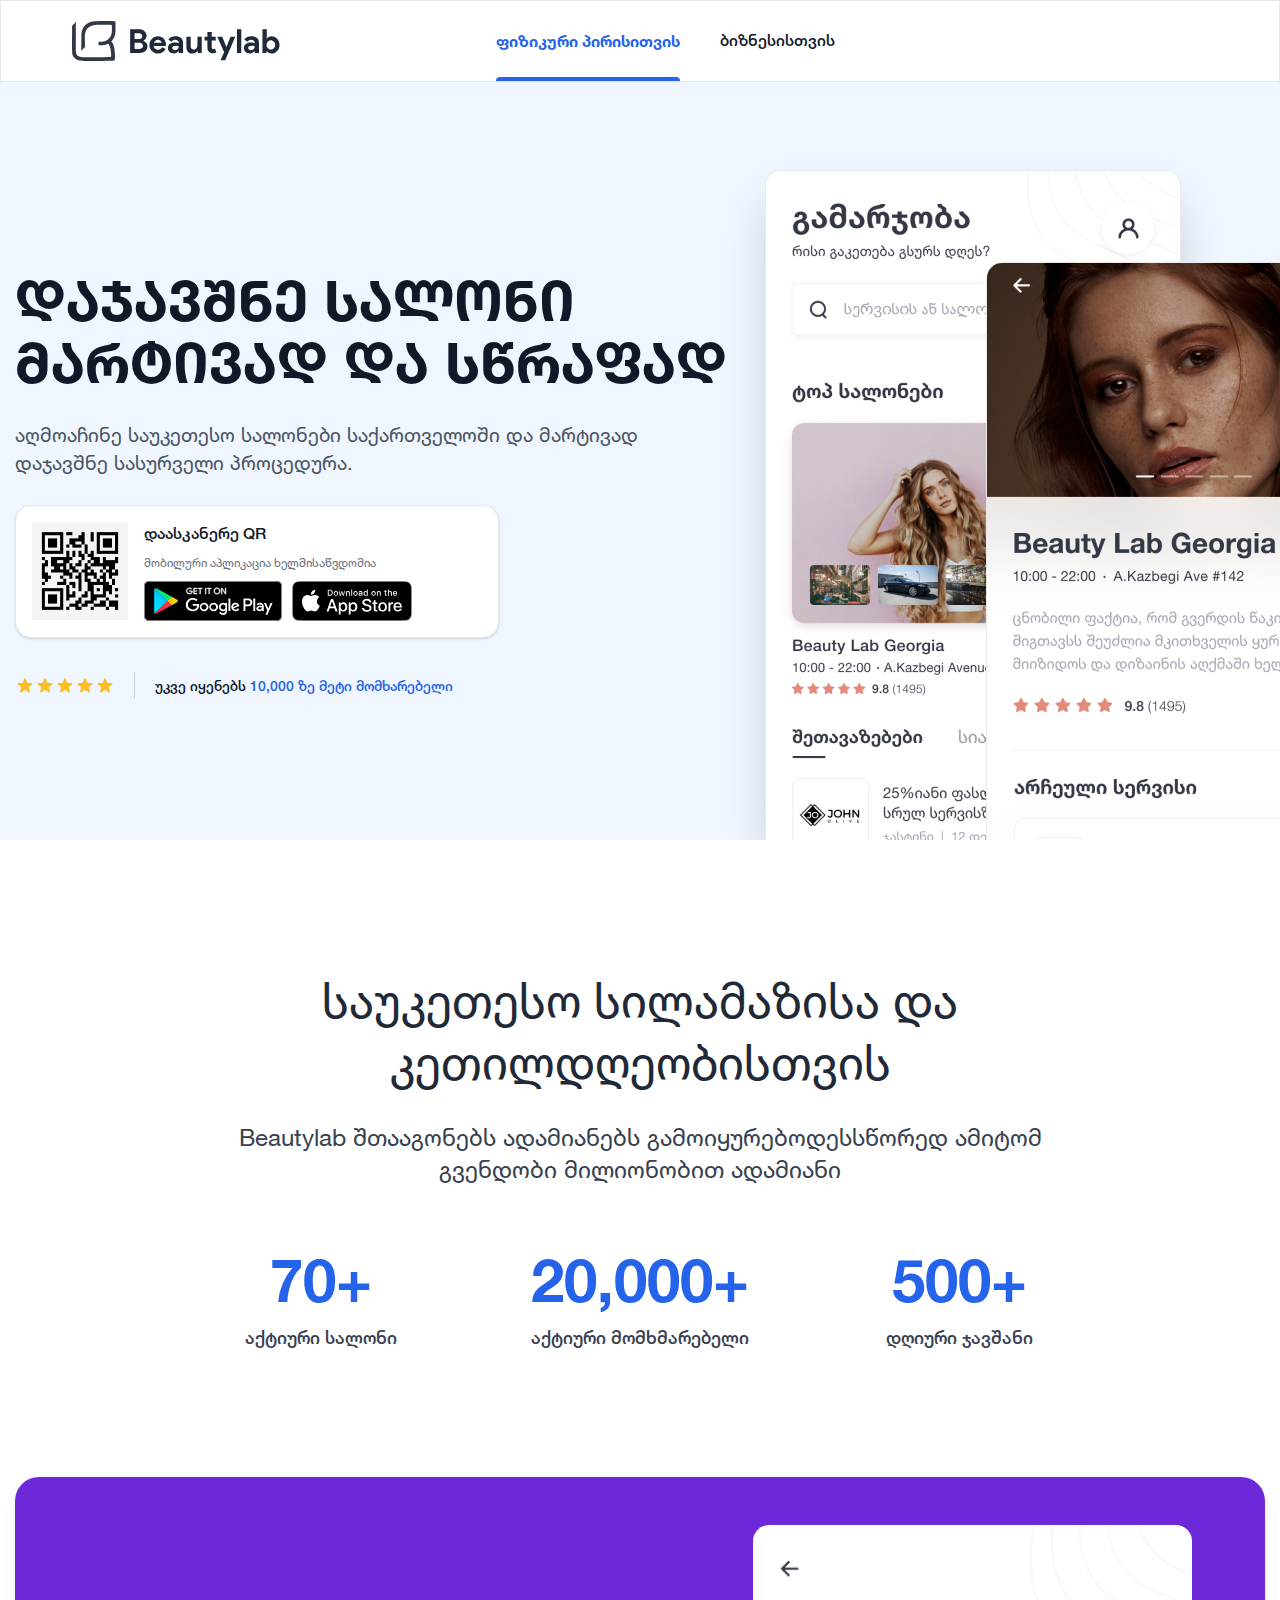
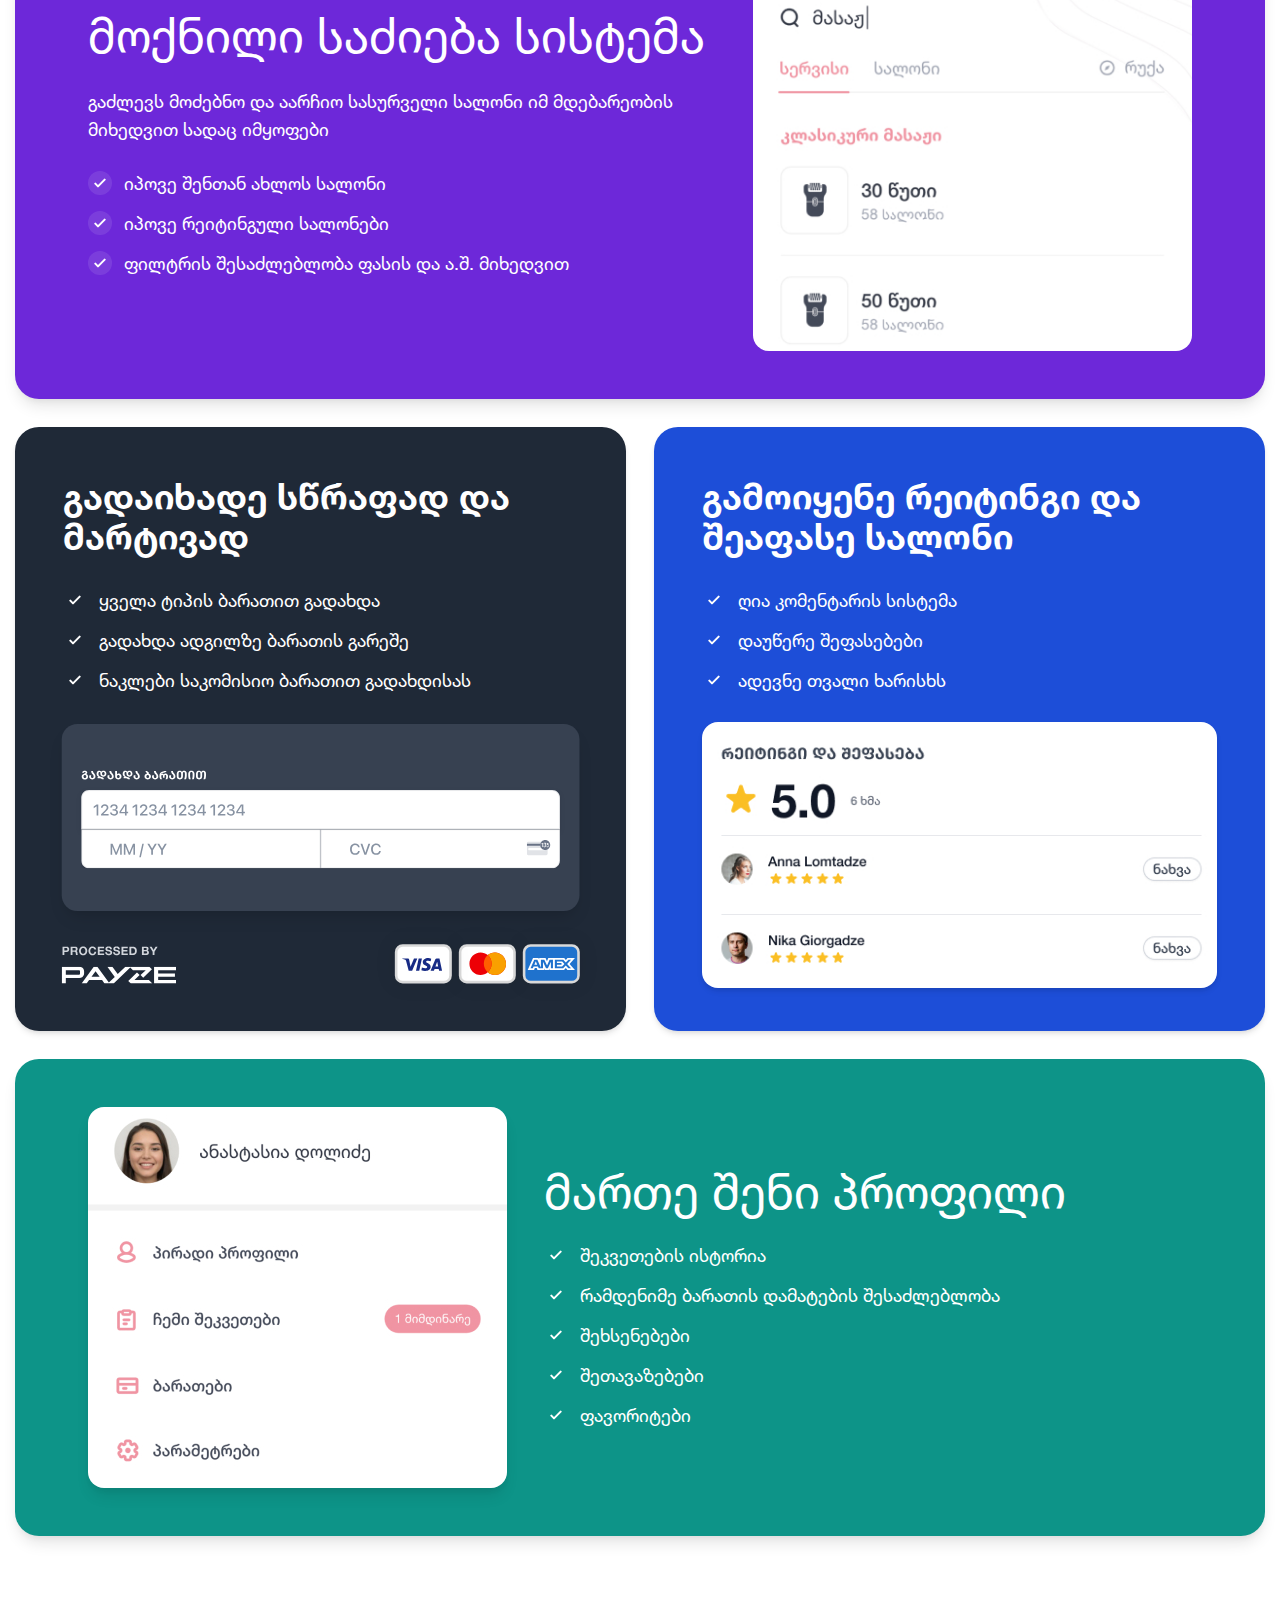
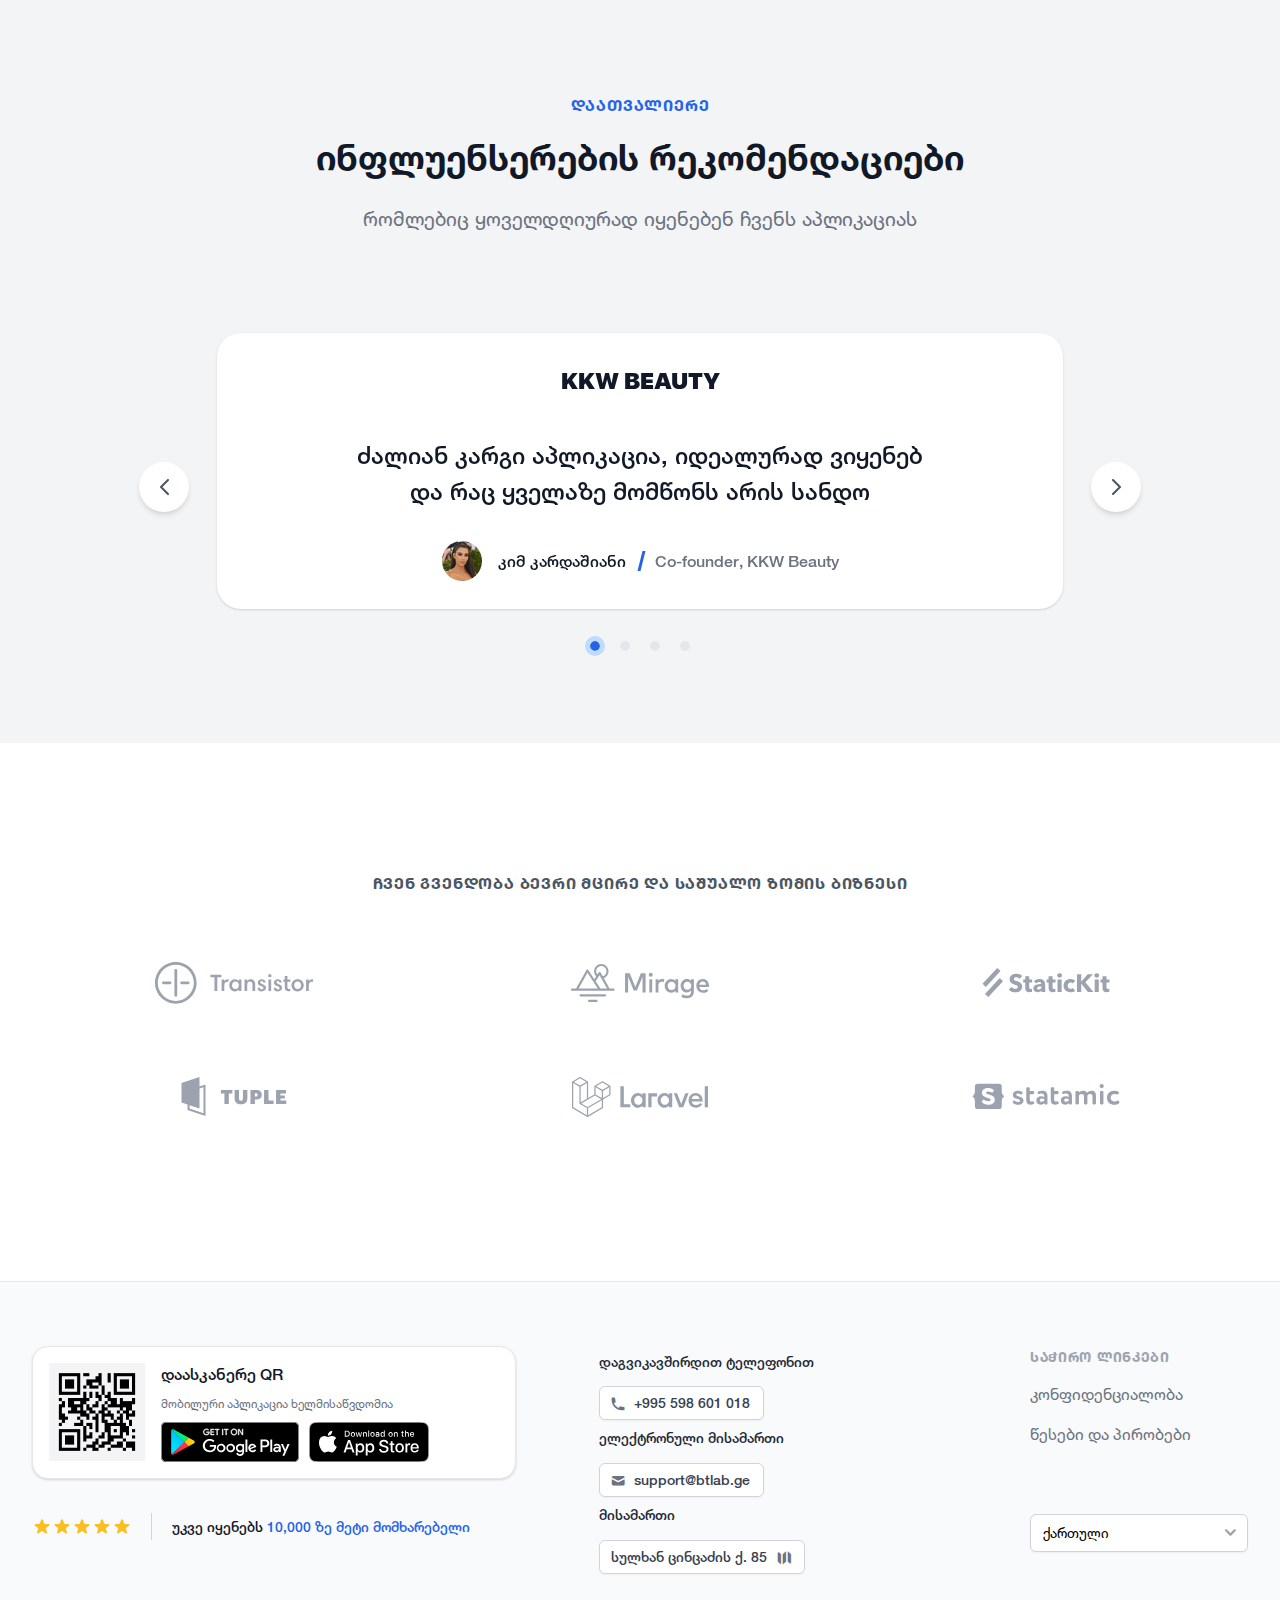
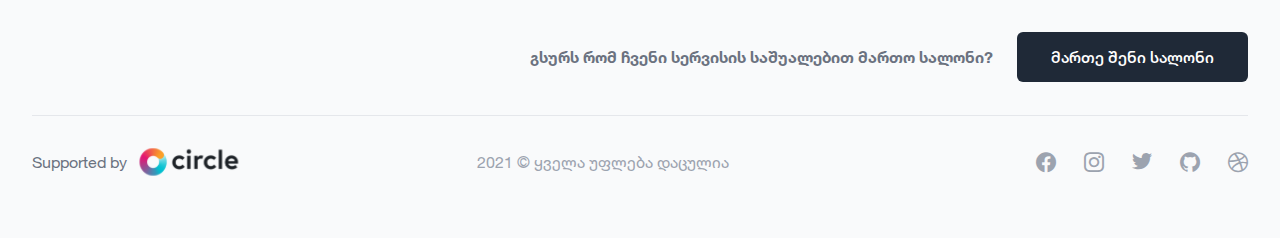
==== commit 3e9eae6e: "Update index.html" ====
--- a/index.html
+++ b/index.html
@@ -68,6 +68,7 @@
                                     <span class="nav__overlay body-overlay d-block d-lg-none" id="body-overlay"></span>
                                 </nav>
                             </div>
+                            <div class="header__cell header__cell--buttons d-none d-lg-block"></div>
                         </div>
                     </header>
                 </div>
@@ -580,4 +581,4 @@
         <script src="./js/swiper-bundle.min.js"></script>
         <script src="./js/main.js"></script>
     </body>
-</html>+</html>
--- a/css/main.css
+++ b/css/main.css
@@ -44537,6 +44537,33 @@
   appearance: none;
 }
 
+.select {
+  position: relative;
+  z-index: 1;
+  max-width: 218px;
+  width: 100%;
+}
+@media (max-width: 991px) {
+  .select {
+    max-width: 100%;
+  }
+}
+
+.select__arrow {
+  content: "";
+  pointer-events: none;
+  position: absolute;
+  top: 50%;
+  right: 11px;
+  z-index: 1;
+  margin-top: -4px;
+}
+
+[disabled], .disabled {
+  cursor: not-allowed;
+  pointer-events: all !important;
+}
+
 .btn {
   border: 1px solid transparent;
   position: relative;
@@ -44609,17 +44636,19 @@
 .header__cell--logo {
   flex: 1 0 auto;
 }
+@media (max-width: 991px) {
+
+  .header__cell--nav {
+    position: absolute;
+    z-index: 1;
+  }
+}
+
+.header__cell--buttons {
+  min-width: 350px;
+}
 
 .header__cell--nav {
-  position: absolute;
-  z-index: 1;
-}
-
-.header__cell:last-of-type {
-  min-width: 350px;
-}
-
-.header__cell:nth-of-type(2n) {
   flex: 2 0 auto;
 }
 
@@ -45028,4 +45057,4 @@
 
 .footer__cell--contacts {
   min-width: 248px;
-}+}
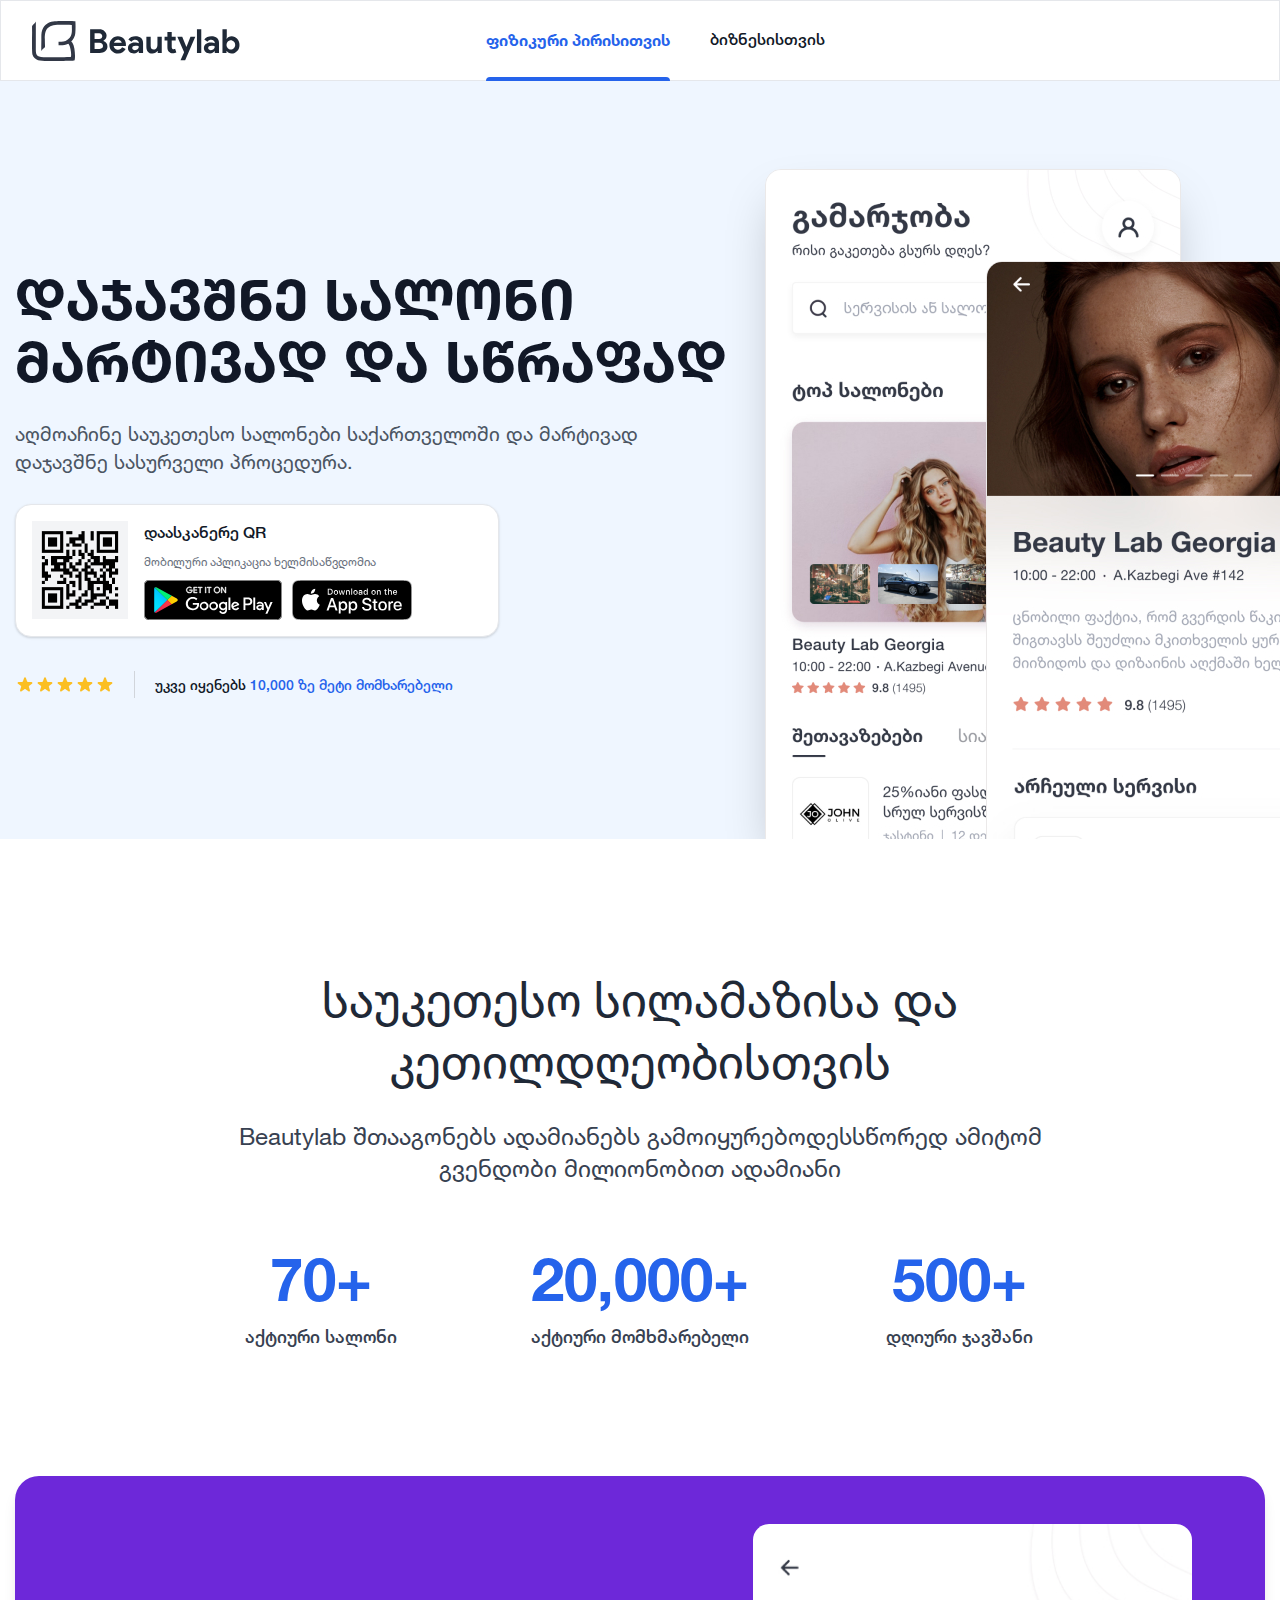
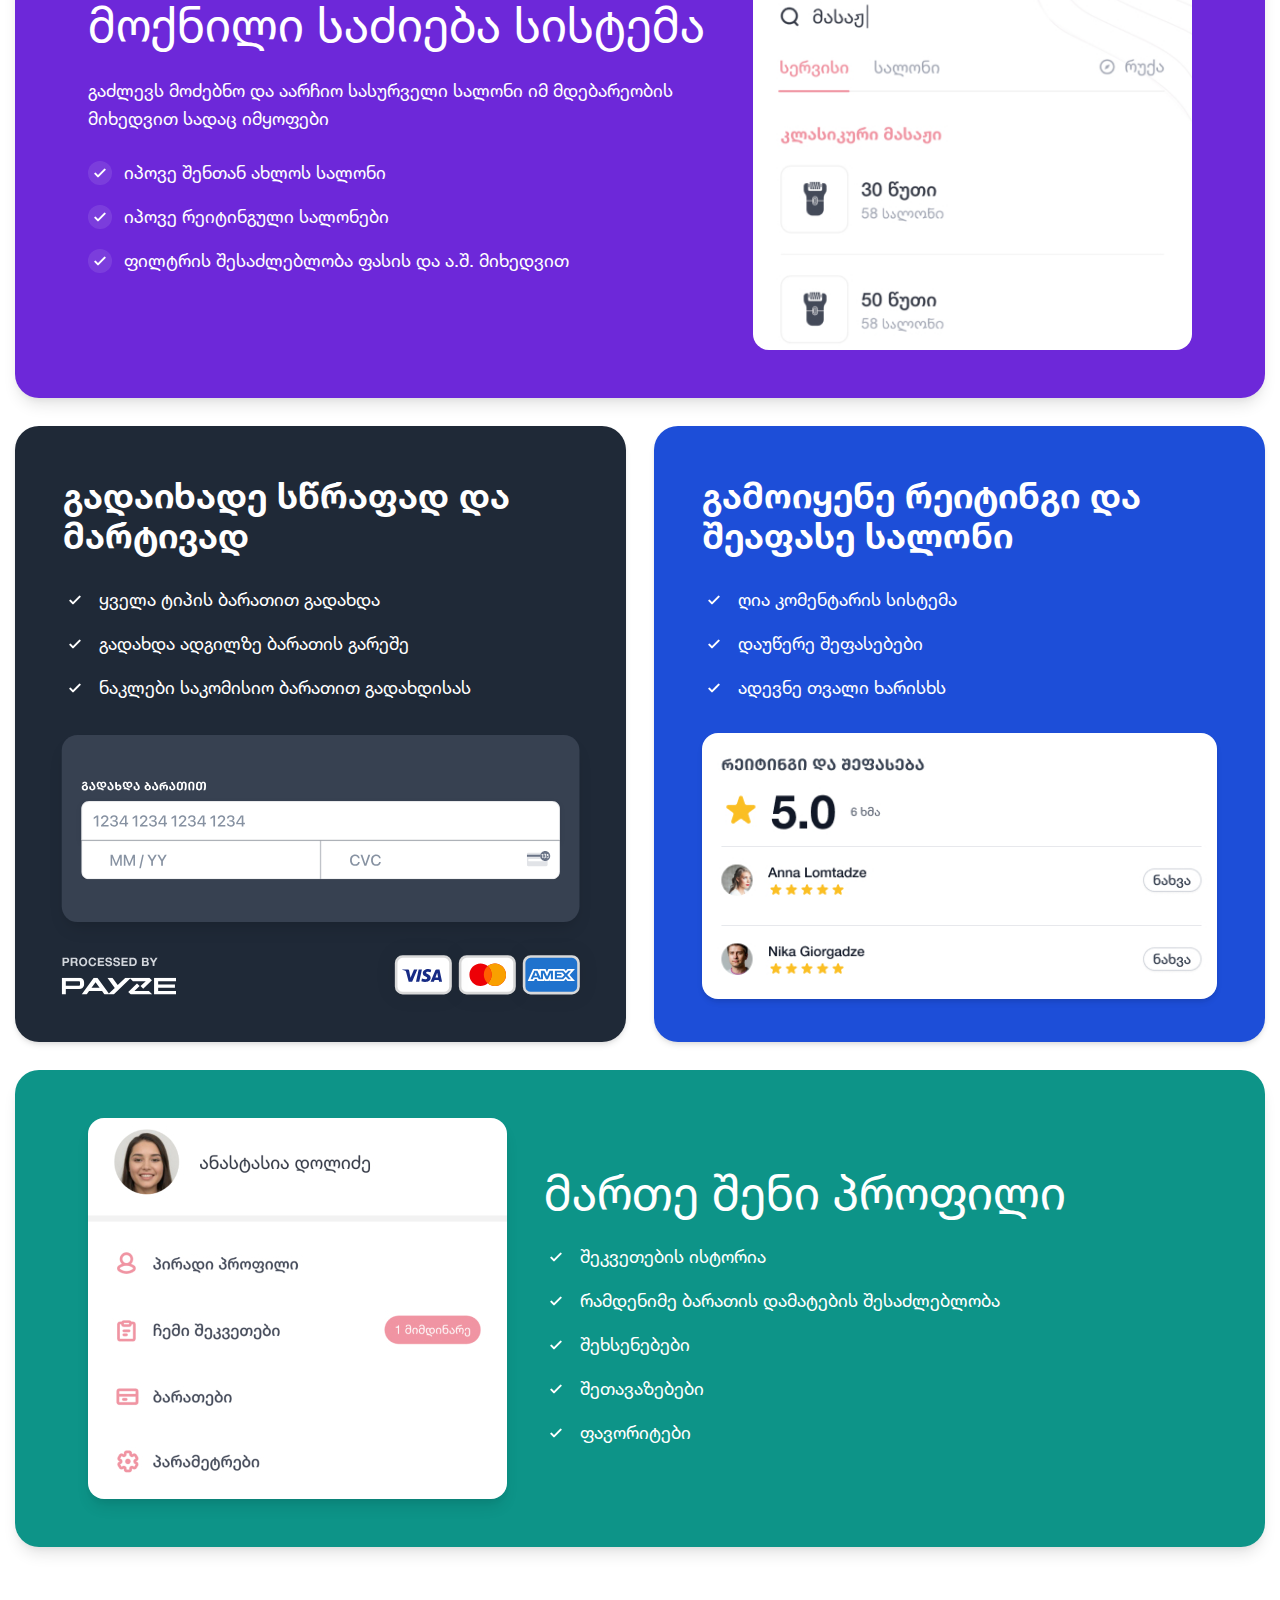
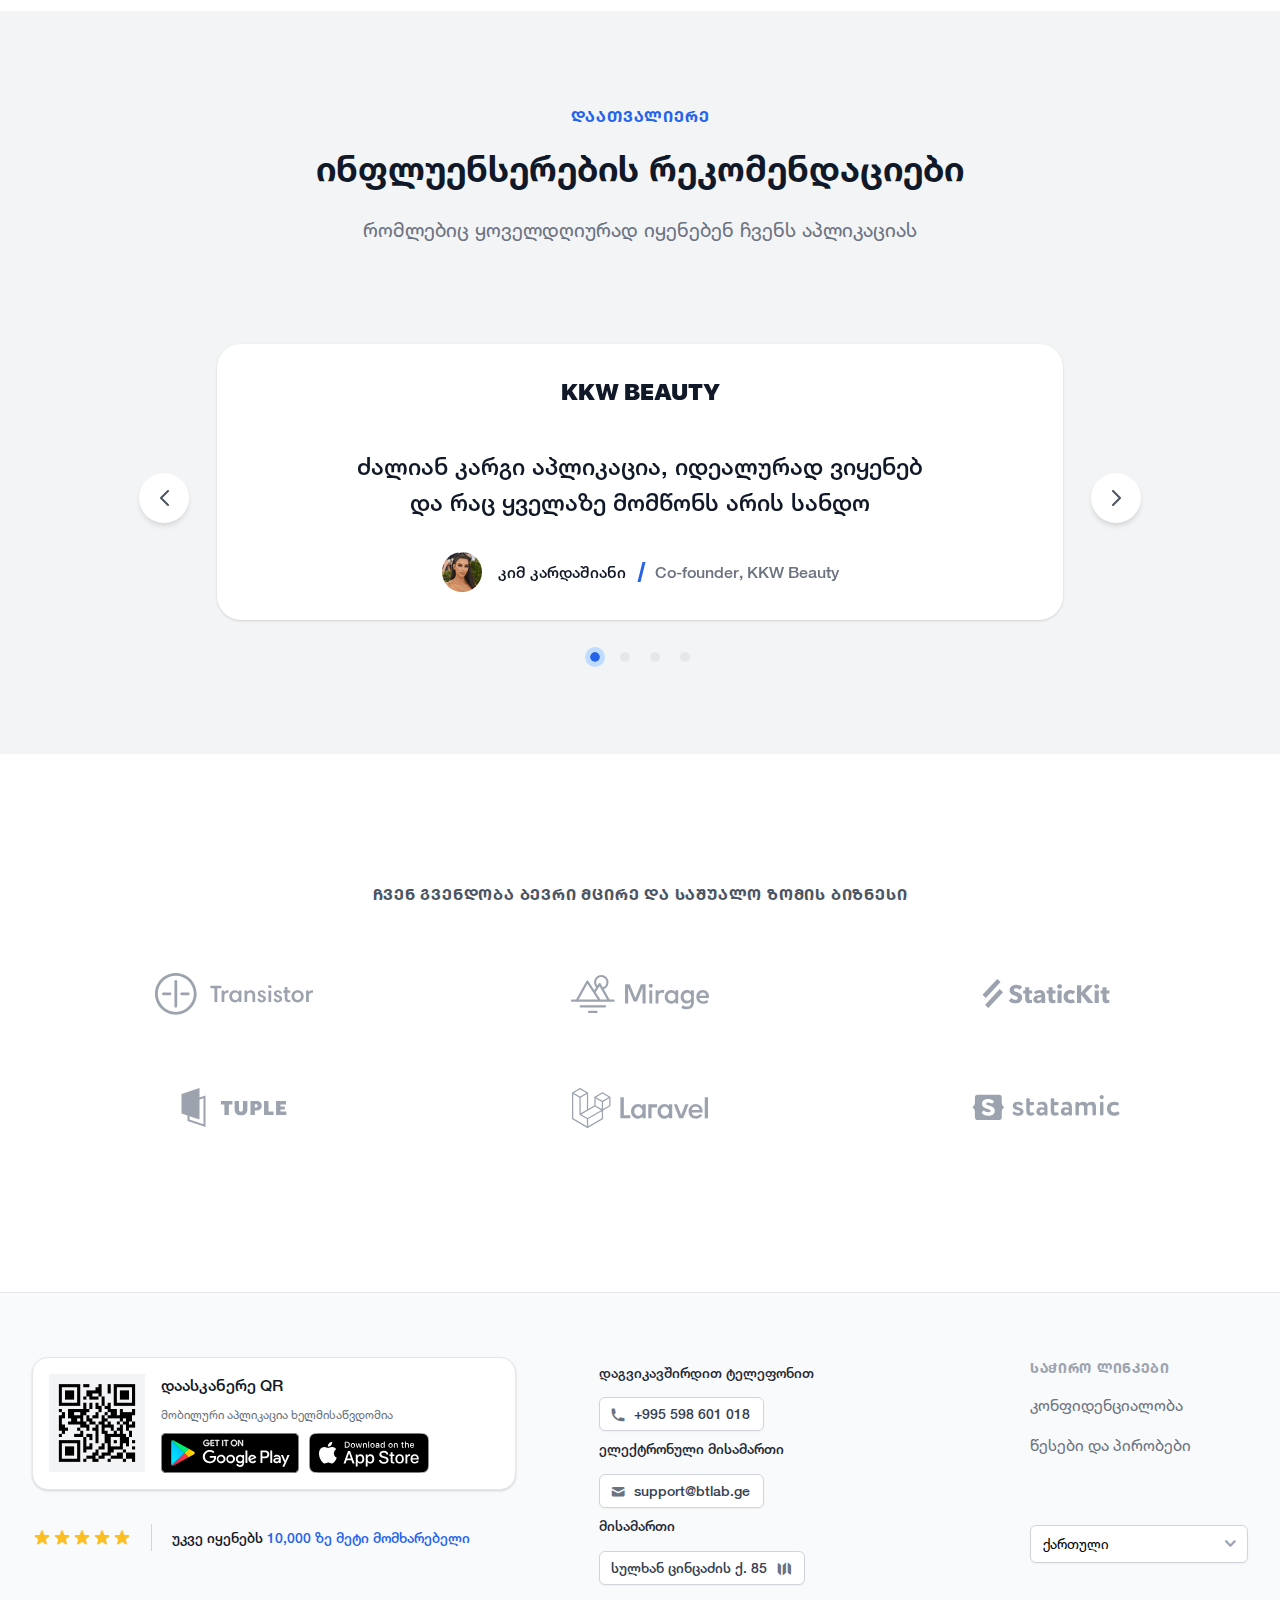
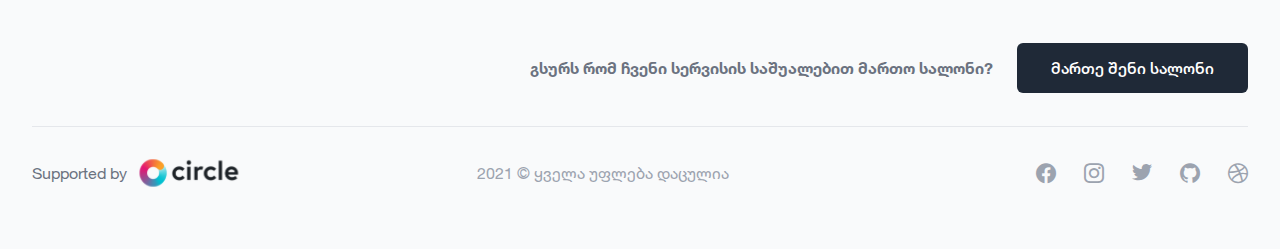
==== commit b739d231: "finish" ====
--- a/index.html
+++ b/index.html
@@ -9,7 +9,7 @@
     </head>
     <body>
         <div class="page">
-            <div class="page__row page__row--header white-bg-color position-sticky top-0 left-0 right-0">
+            <div class="page__row page__row--header white-bg position-sticky top-0 left-0 right-0">
                 <div class="page__cell container">
                     <header class="header">
                         <div class="header__row mrl-15- mrr-15- d-flex align-items-center justify-content-between justify-content-lg-start">
@@ -18,7 +18,7 @@
                                     <img class="header__button-icon d-block" src="./img/svg/hamburger.svg" alt="hamburger">
                                 </button>
                             </div>
-                            <div class="header__cell header__cell--logo pdl-15 pdr-15 flex-shrink-1 d-flex justify-content-center">
+                            <div class="header__cell header__cell--logo pdl-15 pdr-15 flex-shrink-1 d-flex justify-content-center justify-content-lg-start flex-grow-1 flex-grow-lg-0">
                                 <a class="logo mrl-xl-16" href="#">
                                     <img class="logo__picture d-block" src="./img/svg/logo.svg" alt="Logo">
                                 </a>
@@ -26,7 +26,7 @@
                             <div class="header__cell header__cell--nav pdl-0 pdr-0 pdl-lg-15 pdr-lg-15">
                                 <nav class="nav pdl-xl-66">
                                     <div class="nav__wrapper">
-                                        <header class="nav__header d-md-none overflow-hidden">
+                                        <header class="nav__header d-md-none oh">
                                             <div class="nav__header-row row pdl-16 pdr-16 justify-content-between align-items-center">
                                                 <div class="col-auto">
                                                     <a class="logo mrl-xl-16" href="#">
@@ -41,8 +41,8 @@
                                             </div>
                                         </header>
                                         <div class="nav__body">
-                                            <ul class="nav__items font-weight-500 ft-size-14 ft-size-md-16 d-lg-flex justify-content-lg-center">
-                                                <li class="nav__item mrr-md-40">
+                                            <ul class="nav__items ftw-500 fts-14 fts-md-16 d-lg-flex justify-content-lg-center">
+                                                <li class="nav__item mrr-lg-40">
                                                     <a class="nav__link active" href="#">ფიზიკური პირისითვის</a>
                                                 </li>
                                                 <li class="nav__item">
@@ -50,53 +50,42 @@
                                                 </li>
                                             </ul>
                                         </div>
-                                        <footer class="nav__footer pdb-32 pdl-24 pdr-24 overflow-hidden d-md-none">
-                                            <div class="row">
-                                                <div class="col-12 mrb-23">
-                                                    <a class="btn btn--default bg-transparent gray-900-bg-color-hover white-color-hover gray-500-color pdt-13 pdr-16 pdb-11 pdl-16 brr-top-left-6 brr-top-right-6 brr-bottom-left-6 brr-bottom-right-6 d-flex justify-content-center align-items-center" href="#">
-                                                        <span class="btn__text ft-size-16 line-height-1 font-weight-500">შესვლა</span>
-                                                    </a>
-                                                </div>
-                                                <div class="col-12">
-                                                    <a class="btn btn--default gray-800-bg-color gray-900-bg-color-hover white-color pdt-13 pdr-16 pdb-11 pdl-16 brr-top-left-6 brr-top-right-6 brr-bottom-left-6 brr-bottom-right-6 d-flex justify-content-center align-items-center" href="#">
-                                                        <span class="btn__text ft-size-16 line-height-1 font-weight-500">რეგისტრაცია</span>
-                                                    </a>
-                                                </div>
-                                            </div>
+                                        <footer class="nav__footer pdb-32 pdl-24 pdr-24 oh d-md-none">
+                                            
                                         </footer>
                                     </div>
                                     <span class="nav__overlay body-overlay d-block d-lg-none" id="body-overlay"></span>
                                 </nav>
                             </div>
-                            <div class="header__cell header__cell--buttons d-none d-lg-block"></div>
+                            <div class="header__cell header__cell--buttons d-none d-lg-block pdl-0 pdr-0 pdl-lg-15 pdr-lg-15">&nbsp;</div>
                         </div>
                     </header>
                 </div>
             </div>
-            <div class="page__row blue-50-bg-color overflow-hidden">
+            <div class="page__row blue-50-bg oh">
                 <div class="page__cell container">
                     <div class="intro">
                         <div class="intro__row d-flex row">
                             <div class="intro__cell intro__cell--images flex-grow-1 col-12 col-lg-4 col-xl-5 order-lg-1">
                                 <div class="intro__images">
-                                    <img class="intro__picture intro__picture--1 brr-top-left-16 brr-top-right-16 box-shadow-2xl" src="./img/intro-bg-1.jpg" alt="intro image 1">
-                                    <img class="intro__picture intro__picture--2 brr-top-left-16 brr-top-right-16" src="./img/intro-bg-2.jpg" alt="intro image 2">
-                                </div>
-                            </div>
-                            <div class="intro__cell intro__cell--content pdt-lg-40 pdb-28 pdb-lg-40 overflow-hidden d-flex flex-column justify-content-center col-12 col-lg-7">
-                                <h1 class="intro__title title title--h1 mrt-18 mrt-lg-46 font-weight-700 helvetica-neueLTGEOCaps mrb-15 mrb-lg-28 ft-size-28 ft-size-lg-40 ft-size-xl-56 line-height-1-1072 text-center text-md-left">დაჯავშნე სალონი მარტივად და სწრაფად</h1>
-                                <p class="intro__desc ft-size-16 ft-size-lg-18 ft-size-xl-20 line-height-1-4 gray-600-color mrb-32 mrb-lg-28 text-center text-md-left">აღმოაჩინე საუკეთესო სალონები საქართველოში და მარტივად  დაჯავშნე სასურველი პროცედურა.</p>
-                                <div class="intro__qr qr d-flex flex-column align-items-center d-md-block">
-                                    <div class="qr__block d-md-inline-flex vertical-align-top white-bg-color mrb-34 box-shadow-base d-none">
+                                    <img class="intro__picture intro__picture--1 brrtl-16 brrtr-16 bs-2xl" src="./img/intro-bg-1.jpg" alt="intro image 1">
+                                    <img class="intro__picture intro__picture--2 brrtl-16 brrtr-16" src="./img/intro-bg-2.jpg" alt="intro image 2">
+                                </div>
+                            </div>
+                            <div class="intro__cell intro__cell--content pdt-lg-40 pdb-28 pdb-lg-40 oh d-flex flex-column justify-content-center col-12 col-lg-7">
+                                <h1 class="intro__title title title--h1 mrt-18 mrt-lg-46 ftw-700 helvetica-neueLTGEOCaps mrb-15 mrb-lg-28 fts-28 fts-lg-40 fts-xl-56 lh-1-1072 text-center text-md-left">დაჯავშნე სალონი მარტივად და სწრაფად</h1>
+                                <p class="intro__desc fts-16 fts-lg-18 fts-xl-20 lh-1-4 gray-600 mrb-32 mrb-lg-28 text-center text-md-left">აღმოაჩინე საუკეთესო სალონები საქართველოში და მარტივად  დაჯავშნე სასურველი პროცედურა.</p>
+                                <div class="intro__qr qr d-flex flex-column d-lg-block">
+                                    <div class="qr__block d-md-inline-flex vertical-align-top white-bg mrb-34 bs-base d-none">
                                         <div class="qr__row row mrl-8- mrr-8-">
                                             <div class="qr__cell qr__cell--image col-auto flex-shrink-0 pdl-8 pdr-8">
-                                                <div class="qr__image gray-100-bg-color border-radius-8">
+                                                <div class="qr__image gray-100-bg border-radius-8">
                                                     <img class="qr__picture" src="./img/qr-code.png" alt="QR Code">
                                                 </div>
                                             </div>
                                             <div class="qr__cell qr__cell--content col-auto pdl-8 pdr-8">
-                                                <h6 class="qr__title font-weight-500 ft-size-16 line-height-1-5 letter-spacing-02 mrb-9">დაასკანერე QR</h6>
-                                                <p class="qr__text gray-500-color ft-size-12 line-height-1-3334 mrb-10">მობილური აპლიკაცია ხელმისაწვდომია</p>
+                                                <h6 class="qr__title ftw-500 fts-16 lh-1-5 ls-02 mrb-9">დაასკანერე QR</h6>
+                                                <p class="qr__text gray-500 fts-12 lh-1-3334 mrb-10">მობილური აპლიკაცია ხელმისაწვდომია</p>
                                                 <div class="qr__buttons download-buttons">
                                                     <div class="download-buttons__row row mrl-5- mrr-5-">
                                                         <div class="download-buttons__cell col-auto pdl-5 pdr-5">
@@ -114,16 +103,16 @@
                                             </div>
                                         </div>
                                     </div>
-                                    <a class="btn btn--min-width blue-600-bg-color blue-700-bg-color-hover pdt-17 pdr-56 pdb-15 pdl-56 brr-top-left-6 brr-top-right-6 brr-bottom-right-6 brr-bottom-left-6 font-weight-500 ft-size-16 line-height-1 white-color vertical-align-top mrb-16 d-inline-flex justify-content-center align-items-center d-md-none" href="#">
+                                    <a class="btn btn--min-width blue-600-bg blue-700-bg-hover pdt-17 pdr-56 pdb-15 pdl-56 brrtl-6 brrtr-6 brrbr-6 brrbl-6 ftw-500 fts-16 lh-1 white vertical-align-top mrb-16 d-inline-flex justify-content-center align-items-center d-md-none" href="#">
                                         <span class="btn__text d-block">გადმოწერე</span>
                                     </a>
                                     <div class="qr__row d-flex flex-column flex-md-row align-items-center">
                                         <div class="qr__cell qr__cell--stars mrb-8 mrb-md-0">
                                             <img class="stars" src="./img/svg/stars.svg" alt="stars">
                                         </div>
-                                        <div class="qr__cell qr__cell--line gray-300-bg-color d-none d-md-block"></div>
+                                        <div class="qr__cell qr__cell--line gray-300-bg d-none d-md-block"></div>
                                         <div class="qr__cell">
-                                            <span class="qr__use ft-size-14 line-height-1-4286 font-weight-500">უკვე იყენებს <span class="blue-600-color">10,000 ზე მეტი მომხარებელი</span></span>
+                                            <span class="qr__use fts-14 lh-1-4286 ftw-500">უკვე იყენებს <span class="blue-600">10,000 ზე მეტი მომხარებელი</span></span>
                                         </div>
                                     </div>
                                 </div>
@@ -136,70 +125,70 @@
                 <div class="page__cell container">
                     <section class="section pdt-40 pdt-lg-69 pdb-12 pdb-lg-36">
                         <header class="section__header pdt-lg-60">
-                            <h2 class="section__title title title--h2 mrb-16 mrb-lg-28 font-weight-400 ft-size-24 ft-size-lg-48 line-height-1-2917 text-center gray-800-color">საუკეთესო სილამაზისა და<br> კეთილდღეობისთვის</h2>
-                            <p class="section__text text ft-size-14 ft-size-lg-24 line-height-1-3334 text-center gray-700-color mrb-25 mrb-lg-65">Beautylab შთააგონებს ადამიანებს გამოიყურებოდესსწორედ ამიტომ<br> გვენდობი მილიონობით ადამიანი</p>
+                            <h2 class="section__title title title--h2 mrb-16 mrb-lg-28 ftw-400 fts-24 fts-lg-48 lh-1-2917 text-center gray-800">საუკეთესო სილამაზისა და<br> კეთილდღეობისთვის</h2>
+                            <p class="section__text text fts-14 fts-lg-24 lh-1-3334 text-center gray-700 mrb-25 mrb-lg-65">Beautylab შთააგონებს ადამიანებს გამოიყურებოდესსწორედ ამიტომ<br> გვენდობი მილიონობით ადამიანი</p>
                         </header>
                         <div class="section__body">
                             <div class="stats pdb-0 pdb-lg-25">
                                 <div class="stats__row row justify-content-center text-center pdb-47 pdb-lg-60">
                                     <div class="stats__cell col-12 col-lg-auto mrb-30 mrb-lg-40">
-                                        <span class="stats__num ft-size-60 line-height-1 blue-600-color font-weight-700 d-block mrb-14">70+</span>
-                                        <span class="stats__text gray-700-color font-weight-500 d-block">აქტიური სალონი</span>
+                                        <span class="stats__num fts-60 lh-1 blue-600 ftw-700 d-block mrb-14">70+</span>
+                                        <span class="stats__text gray-700 ftw-500 d-block">აქტიური სალონი</span>
                                     </div>
                                     <div class="stats__cell col-12 col-lg-auto mrb-30 mrb-lg-40">
-                                        <span class="stats__num ft-size-60 line-height-1 blue-600-color font-weight-700 d-block mrb-14">20,000+</span>
-                                        <span class="stats__text gray-700-color font-weight-500 d-block">აქტიური მომხმარებელი</span>
+                                        <span class="stats__num fts-60 lh-1 blue-600 ftw-700 d-block mrb-14">20,000+</span>
+                                        <span class="stats__text gray-700 ftw-500 d-block">აქტიური მომხმარებელი</span>
                                     </div>
                                     <div class="stats__cell col-12 col-lg-auto mrb-30">
-                                        <span class="stats__num ft-size-60 line-height-1 blue-600-color font-weight-700 d-block mrb-14">500+</span>
-                                        <span class="stats__text gray-700-color font-weight-500 d-block">დღიური ჯავშანი</span>
-                                    </div>
-                                </div>
-                            </div>
-                            <div class="boxes mrl-15- mrr-15- mrl-lg-0 mrr-lg-0">
+                                        <span class="stats__num fts-60 lh-1 blue-600 ftw-700 d-block mrb-14">500+</span>
+                                        <span class="stats__text gray-700 ftw-500 d-block">დღიური ჯავშანი</span>
+                                    </div>
+                                </div>
+                            </div>
+                            <div class="boxes">
                                 <div class="boxes__row row mrl-14- mrr-14-">
                                     <div class="boxes__cell col-12 pdl-14 pdr-14 mrb-40 mrb-lg-28">
-                                        <div class="box purple-700-bg-color white-color pdl-24 pdr-24 pdt-24 pdb-28 pdl-lg-73 pdr-lg-73 pdt-lg-48 pdb-lg-48 box-shadow-lg brr-top-left-13 brr-top-right-13 brr-bottom-left-13 brr-bottom-right-13 brr-top-left-lg-24 brr-top-right-lg-24 brr-bottom-left-lg-24 brr-bottom-right-lg-24">
+                                        <div class="box purple-700-bg white pdl-24 pdr-24 pdt-24 pdb-28 pdl-lg-73 pdr-lg-73 pdt-lg-48 pdb-lg-48 bs-lg brrtl-13 brrtr-13 brrbl-13 brrbr-13 brrtl-lg-24 brrtr-lg-24 brrbl-lg-24 brrbr-lg-24">
                                             <div class="box__row row align-items-center mrl-18- mrr-18-">
-                                                <div class="box__cell box__cell--content color-white col-12 col-lg-7 pdl-18 pdr-18 mrb-28 mrb-lg-0">
-                                                    <h2 class="box__title title title--h2 ft-size-24 ft-size-lg-48 font-weight-400 line-height-1-0834 mrb-19">მოქნილი საძიება სისტემა</h2>
+                                                <div class="box__cell box__cell--content col-12 col-lg-7 pdl-18 pdr-18 mrb-28 mrb-lg-0">
+                                                    <h2 class="box__title title title--h2 fts-24 fts-lg-48 ftw-400 lh-1-0834 mrb-19">მოქნილი საძიება სისტემა</h2>
                                                     <p class="box__desc mrb-28 d-none d-lg-block">გაძლევს მოძებნო და აარჩიო სასურველი სალონი იმ მდებარეობის მიხედვით სადაც იმყოფები</p>
                                                     <ul class="list-checked">
                                                         <li class="list-checked__item list-checked__item--circle mrb-20 mrb-lg-16">
-                                                            <h5 class="check-list__title check-list__title--circle title title--h5 font-weight-400 ft-size-14 ft-size-lg-18 line-height-1-3334 pdl-36">იპოვე შენთან ახლოს სალონი</h5>
+                                                            <h5 class="check-list__title check-list__title--circle title title--h5 ftw-400 fts-14 fts-lg-18 lh-1-3334 pdl-36">იპოვე შენთან ახლოს სალონი</h5>
                                                         </li>
                                                         <li class="list-checked__item list-checked__item--circle mrb-20 mrb-lg-16">
-                                                            <h5 class="check-list__title check-list__title--circle title title--h5 font-weight-400 ft-size-14 ft-size-lg-18 line-height-1-3334 pdl-36">იპოვე რეიტინგული სალონები</h5>
-                                                        </li>
-                                                        <li class="list-checked__item list-checked__item--circle">
-                                                            <h5 class="check-list__title check-list__title--circle title title--h5 font-weight-400 ft-size-14 ft-size-lg-18 line-height-1-3334 pdl-36">ფილტრის შესაძლებლობა ფასის და ა.შ. მიხედვით</h5>
+                                                            <h5 class="check-list__title check-list__title--circle title title--h5 ftw-400 fts-14 fts-lg-18 lh-1-3334 pdl-36">იპოვე რეიტინგული სალონები</h5>
+                                                        </li>
+                                                        <li class="list-checked__item list-checked__item--circle mrb-lg-9">
+                                                            <h5 class="check-list__title check-list__title--circle title title--h5 ftw-400 fts-14 fts-lg-18 lh-1-3334 pdl-36">ფილტრის შესაძლებლობა ფასის და ა.შ. მიხედვით</h5>
                                                         </li>
                                                     </ul>
                                                 </div>
                                                 <div class="box__cell box__cell--image col-12 col-lg-5 pdl-18 pdr-18 d-flex justify-content-center">
                                                     <div class="box__image">
-                                                        <img class="box__picture d-block brr-top-left-33 brr-top-right-33 brr-top-left-lg-16 brr-top-right-lg-16 brr-bottom-left-16 brr-bottom-right-16" src="./img/box/box-picture-1.jpg" alt="მოქნილი საძიება სისტემა">
+                                                        <img class="box__picture d-block brrtl-33 brrtr-33 brrtl-lg-16 brrtr-lg-16 brrbl-16 brrbr-16" src="./img/box/box-picture-1.jpg" alt="მოქნილი საძიება სისტემა">
                                                     </div>
                                                 </div>
                                             </div>
                                         </div>
                                     </div>
                                     <div class="boxes__cell col-12 col-lg-6 pdl-14 pdr-14 mrb-40 mrb-lg-28">
-                                        <div class="box gray-800-bg-color white-color pdl-24 pdr-24 pdt-24 pdb-4 pdl-lg-48 pdr-lg-48 pdt-lg-50 pdb-lg-28 height-fluid box-shadow-md brr-top-left-13 brr-top-right-13 brr-bottom-left-13 brr-bottom-right-13 brr-top-left-lg-24 brr-top-right-lg-24 brr-bottom-left-lg-24 brr-bottom-right-lg-24">
+                                        <div class="box gray-800-bg white pdl-24 pdr-24 pdt-24 pdb-4 pdl-lg-48 pdr-lg-48 pdt-lg-50 pdb-lg-28 height-fluid bs-md brrtl-13 brrtr-13 brrbl-13 brrbr-13 brrtl-lg-24 brrtr-lg-24 brrbl-lg-24 brrbr-lg-24">
                                             <div class="box__row row align-items-center mrl-18- mrr-18-">
-                                                <div class="box__cell box__cell--content color-white col-12 pdl-18 pdr-18">
-                                                    <h3 class="box__title title title--h3 ft-size-20 ft-size-lg-36 font-weight-500 font-weight-lg-700 line-height-1-1111 mrb-17 mrb-lg-31">გადაიხადე სწრაფად და მარტივად</h3>
+                                                <div class="box__cell box__cell--content col-12 pdl-18 pdr-18">
+                                                    <h3 class="box__title title title--h3 fts-20 fts-lg-36 ftw-500 ftw-lg-700 lh-1-1111 mrb-17 mrb-lg-31">გადაიხადე სწრაფად და მარტივად</h3>
                                                     <div class="check-list mrb-30">
                                                         <div class="check-list__inner">
                                                             <ul class="check-list__items">
                                                                 <li class="check-list__item mrb-20 mrb-lg-16">
-                                                                    <h5 class="check-list__title title title--h5 font-weight-400 ft-size-14 ft-size-lg-18 line-height-1-3334 pdl-36">ყველა ტიპის ბარათით გადახდა</h5>
+                                                                    <h5 class="check-list__title title title--h5 ftw-400 fts-14 fts-lg-18 lh-1-3334 pdl-36">ყველა ტიპის ბარათით გადახდა</h5>
                                                                 </li>
                                                                 <li class="check-list__item mrb-20 mrb-lg-16">
-                                                                    <h5 class="check-list__title title title--h5 font-weight-400 ft-size-14 ft-size-lg-18 line-height-1-3334 pdl-36">გადახდა ადგილზე ბარათის გარეშე</h5>
+                                                                    <h5 class="check-list__title title title--h5 ftw-400 fts-14 fts-lg-18 lh-1-3334 pdl-36">გადახდა ადგილზე ბარათის გარეშე</h5>
                                                                 </li>
                                                                 <li class="check-list__item mrb-20 mrb-lg-16">
-                                                                    <h5 class="check-list__title title title--h5 font-weight-400 ft-size-14 ft-size-lg-18 line-height-1-3334 pdl-36">ნაკლები საკომისიო ბარათით გადახდისას</h5>
+                                                                    <h5 class="check-list__title title title--h5 ftw-400 fts-14 fts-lg-18 lh-1-3334 pdl-36">ნაკლები საკომისიო ბარათით გადახდისას</h5>
                                                                 </li>
                                                             </ul>
                                                         </div>
@@ -207,29 +196,29 @@
                                                 </div>
                                                 <div class="box__cell box__cell--image col-12 pdl-18 pdr-18 d-flex justify-content-center">
                                                     <div class="box__image mrl-8- mrr-21- mrl-lg-13- mrr-lg-22-">
-                                                        <img class="box__picture brr-top-left-16 brr-top-right-16 brr-bottom-left-16 brr-bottom-right-16 d-none d-lg-block" src="./img/box/box-picture-2.svg" alt="გადაიხადე სწრაფად და მარტივად">
-                                                        <img class="box__picture d-block d-lg-none brr-top-left-16 brr-top-right-16 brr-bottom-left-16 brr-bottom-right-16" src="./img/box/box-picture-2-mobile.svg" alt="გადაიხადე სწრაფად და მარტივად">
+                                                        <img class="box__picture brrtl-16 brrtr-16 brrbl-16 brrbr-16 d-none d-lg-block" src="./img/box/box-picture-2.svg" alt="გადაიხადე სწრაფად და მარტივად">
+                                                        <img class="box__picture d-block d-lg-none brrtl-16 brrtr-16 brrbl-16 brrbr-16" src="./img/box/box-picture-2-mobile.svg" alt="გადაიხადე სწრაფად და მარტივად">
                                                     </div>
                                                 </div>
                                             </div>
                                         </div>
                                     </div>
                                     <div class="boxes__cell col-12 col-lg-6 pdl-14 pdr-14 mrb-40 mrb-lg-28">
-                                        <div class="box blue-700-bg-color white-color pdl-24 pdr-24 pdt-24 pdb-24 pdl-lg-48 pdr-lg-48 pdt-lg-50 pdb-lg-28 height-fluid box-shadow-md brr-top-left-13 brr-top-right-13 brr-bottom-left-13 brr-bottom-right-13 brr-top-left-lg-24 brr-top-right-lg-24 brr-bottom-left-lg-24 brr-bottom-right-lg-24">
+                                        <div class="box blue-700-bg white pdl-24 pdr-24 pdt-24 pdb-24 pdl-lg-48 pdr-lg-48 pdt-lg-50 pdb-lg-28 height-fluid bs-md brrtl-13 brrtr-13 brrbl-13 brrbr-13 brrtl-lg-24 brrtr-lg-24 brrbl-lg-24 brrbr-lg-24">
                                             <div class="box__row row align-items-center mrl-18- mrr-18-">
-                                                <div class="box__cell box__cell--content color-white col-12 pdl-18 pdr-18">
-                                                    <h3 class="box__title title title--h3 ft-size-20 ft-size-lg-36 font-weight-700 line-height-1-1111 mrb-31">გამოიყენე რეიტინგი და შეაფასე სალონი</h3>
+                                                <div class="box__cell box__cell--content col-12 pdl-18 pdr-18">
+                                                    <h3 class="box__title title title--h3 fts-20 fts-lg-36 ftw-700 lh-1-1111 mrb-31">გამოიყენე რეიტინგი და შეაფასე სალონი</h3>
                                                     <div class="check-list mrb-30">
                                                         <div class="check-list__inner">
                                                             <ul class="check-list__items">
                                                                 <li class="check-list__item mrb-16">
-                                                                    <h5 class="check-list__title title title--h5 font-weight-400 ft-size-14 ft-size-lg-18 line-height-1-3334 pdl-36">ღია კომენტარის სისტემა</h5>
+                                                                    <h5 class="check-list__title title title--h5 ftw-400 fts-14 fts-lg-18 lh-1-3334 pdl-36">ღია კომენტარის სისტემა</h5>
                                                                 </li>
                                                                 <li class="check-list__item mrb-16">
-                                                                    <h5 class="check-list__title title title--h5 font-weight-400 ft-size-14 ft-size-lg-18 line-height-1-3334 pdl-36">დაუწერე შეფასებები</h5>
+                                                                    <h5 class="check-list__title title title--h5 ftw-400 fts-14 fts-lg-18 lh-1-3334 pdl-36">დაუწერე შეფასებები</h5>
                                                                 </li>
                                                                 <li class="check-list__item mrb-16">
-                                                                    <h5 class="check-list__title title title--h5 font-weight-400 ft-size-14 ft-size-lg-18 line-height-1-3334 pdl-36">ადევნე თვალი ხარისხს</h5>
+                                                                    <h5 class="check-list__title title title--h5 ftw-400 fts-14 fts-lg-18 lh-1-3334 pdl-36">ადევნე თვალი ხარისხს</h5>
                                                                 </li>
                                                             </ul>
                                                         </div>
@@ -237,38 +226,38 @@
                                                 </div>
                                                 <div class="box__cell box__cell--image col-12 pdl-18 pdr-18 d-flex justify-content-center">
                                                     <div class="box__image">
-                                                        <img class="box__picture brr-top-left-16 brr-top-right-16 brr-bottom-left-16 brr-bottom-right-16 box-shadow-md d-none d-lg-block" src="./img/box/box-picture-3.jpg" alt="გამოიყენე რეიტინგი და შეაფასე სალონი">
-                                                        <img class="box__picture brr-top-left-8 brr-top-right-8 brr-bottom-left-8 brr-bottom-right-8 box-shadow-md d-block d-lg-none" src="./img/box/box-picture-3-moible.jpg" alt="გამოიყენე რეიტინგი და შეაფასე სალონი">
+                                                        <img class="box__picture brrtl-16 brrtr-16 brrbl-16 brrbr-16 bs-md d-none d-lg-block" src="./img/box/box-picture-3.jpg" alt="გამოიყენე რეიტინგი და შეაფასე სალონი">
+                                                        <img class="box__picture brrtl-8 brrtr-8 brrbl-8 brrbr-8 bs-md d-block d-lg-none" src="./img/box/box-picture-3-moible.jpg" alt="გამოიყენე რეიტინგი და შეაფასე სალონი">
                                                     </div>
                                                 </div>
                                             </div>
                                         </div>
                                     </div>
                                     <div class="boxes__cell col-12 pdl-14 pdr-14 mrb-28">
-                                        <div class="box teal-600-bg-color white-color brr-top-left-12 brr-top-right-12 brr-bottom-left-12 brr-bottom-right-12 brr-top-left-lg-24 brr-top-right-lg-24 brr-bottom-left-lg-24 brr-bottom-right-lg-24 pdl-24 pdr-24 pdt-24 pdb-18 pdl-lg-73 pdr-lg-73 pdt-lg-48 pdb-lg-18 box-shadow-lg">
+                                        <div class="box teal-600-bg white brrtl-12 brrtr-12 brrbl-12 brrbr-12 brrtl-lg-24 brrtr-lg-24 brrbl-lg-24 brrbr-lg-24 pdl-24 pdr-24 pdt-24 pdb-18 pdl-lg-73 pdr-lg-73 pdt-lg-48 pdb-lg-18 bs-lg">
                                             <div class="box__row row align-items-center mrl-24- mrr-24-">
                                                 <div class="box__cell box__cell--image col-12 col-lg-5 pdl-24 pdr-24 mrb-14 mrb-lg-30 mrb-lg-0 d-flex justify-content-center justify-content-lg-start">
                                                     <div class="box__image">
-                                                        <img class="box__picture d-block brr-top-left-8 brr-top-right-8 brr-bottom-left-8 brr-bottom-right-8 brr-top-left-lg-16 brr-top-right-lg-16 brr-bottom-left-lg-16 brr-bottom-right-lg-16 box-shadow-lg" src="./img/box/box-picture-4.jpg" alt="მოქნილი საძიება სისტემა">
-                                                    </div>
-                                                </div>
-                                                <div class="box__cell box__cell--content color-white col-12 col-lg-7 pdl-24 pdl-lg-0 pdr-24 order-lg-1">
-                                                    <h2 class="box__title title title--h2 ft-size-24 ft-size-lg-48 font-weight-400 line-height-1-0834 mrb-19">მართე შენი პროფილი</h2>
+                                                        <img class="box__picture d-block brrtl-8 brrtr-8 brrbl-8 brrbr-8 brrtl-lg-16 brrtr-lg-16 brrbl-lg-16 brrbr-lg-16 bs-lg" src="./img/box/box-picture-4.jpg" alt="მოქნილი საძიება სისტემა">
+                                                    </div>
+                                                </div>
+                                                <div class="box__cell box__cell--content col-12 col-lg-7 pdl-24 pdl-lg-0 pdr-24 order-lg-1">
+                                                    <h2 class="box__title title title--h2 fts-24 fts-lg-48 ftw-400 lh-1-0834 mrb-19">მართე შენი პროფილი</h2>
                                                     <ul class="list-checked">
                                                         <li class="list-checked__item list-checked__item--circle mrb-16">
-                                                            <h5 class="check-list__title title title--h5 font-weight-400 ft-size-14 ft-size-lg-18 line-height-1-3334 pdl-36">შეკვეთების ისტორია</h5>
+                                                            <h5 class="check-list__title title title--h5 ftw-400 fts-14 fts-lg-18 lh-1-3334 pdl-36">შეკვეთების ისტორია</h5>
                                                         </li>
                                                         <li class="list-checked__item list-checked__item--circle mrb-16">
-                                                            <h5 class="check-list__title title title--h5 font-weight-400 ft-size-14 ft-size-lg-18 line-height-1-3334 pdl-36">რამდენიმე ბარათის დამატების შესაძლებლობა</h5>
+                                                            <h5 class="check-list__title title title--h5 ftw-400 fts-14 fts-lg-18 lh-1-3334 pdl-36">რამდენიმე ბარათის დამატების შესაძლებლობა</h5>
                                                         </li>
                                                         <li class="list-checked__item list-checked__item--circle mrb-16">
-                                                            <h5 class="check-list__title title title--h5 font-weight-400 ft-size-14 ft-size-lg-18 line-height-1-3334 pdl-36">შეხსენებები</h5>
+                                                            <h5 class="check-list__title title title--h5 ftw-400 fts-14 fts-lg-18 lh-1-3334 pdl-36">შეხსენებები</h5>
                                                         </li>
                                                         <li class="list-checked__item list-checked__item--circle mrb-16">
-                                                            <h5 class="check-list__title title title--h5 font-weight-400 ft-size-14 ft-size-lg-18 line-height-1-3334 pdl-36">შეთავაზებები</h5>
+                                                            <h5 class="check-list__title title title--h5 ftw-400 fts-14 fts-lg-18 lh-1-3334 pdl-36">შეთავაზებები</h5>
                                                         </li>
                                                         <li class="list-checked__item list-checked__item--circle mrb-10 mrb-lg-40">
-                                                            <h5 class="check-list__title title title--h5 font-weight-400 ft-size-14 ft-size-lg-18 line-height-1-3334 pdl-36">ფავორიტები</h5>
+                                                            <h5 class="check-list__title title title--h5 ftw-400 fts-14 fts-lg-18 lh-1-3334 pdl-36">ფავორიტები</h5>
                                                         </li>
                                                     </ul>
                                                 </div>
@@ -281,30 +270,30 @@
                     </section>
                 </div>
             </div>
-            <div class="page__row gray-100-bg-color overflow-hidden">
+            <div class="page__row gray-100-bg oh">
                 <div class="page__cell container">
                     <section class="section pdt-32 pdt-lg-93">
-                        <h6 class="section__title-h6 text-uppercase text-center helvetica-neueLTGEOCaps ft-size-16 line-height-1-5 blue-600-color font-weight-700 letter-spacing-05 mrb-21">დაათვალიერე</h6>
-                        <h3 class="section__title-h3 text-center ft-size-29 ft-size-lg-36 font-weight-lg-700 line-height-1-1111 mrb-27">ინფლუენსერების რეკომენდაციები</h3>
-                        <p class="section__desc ft-size-20 line-height-1-4 gray-500-color text-center mrb-24 mrb-lg-100">რომლებიც ყოველდღიურად იყენებენ ჩვენს აპლიკაციას</p>
+                        <h6 class="section__title-h6 text-uppercase text-center helvetica-neueLTGEOCaps fts-16 lh-1-5 blue-600 ftw-700 ls-05 mrb-21">დაათვალიერე</h6>
+                        <h3 class="section__title-h3 text-center fts-29 fts-lg-36 ftw-lg-700 lh-1-1111 mrb-27">ინფლუენსერების რეკომენდაციები</h3>
+                        <p class="section__desc fts-20 lh-1-4 gray-500 text-center mrb-24 mrb-lg-100">რომლებიც ყოველდღიურად იყენებენ ჩვენს აპლიკაციას</p>
                         <div class="reviews">
                             <div class="reviews__wrapper mrl-14- mrr-14- pdl-9 pdr-9 pdl-lg-78 pdr-lg-78">
                                 <div class="swiper swiper-overflow-visible swiper-reviews">
                                     <div class="swiper-wrapper">
                                         <div class="swiper-slide">
                                             <div class="reviews__item text-center pdl-14 pdr-14">
-                                                <div class="reviews__block white-bg-color box-shadow-base brr-top-left-24 brr-top-right-24 brr-bottom-left-24 brr-bottom-right-24 pdt-18 pdt-lg-30">
+                                                <div class="reviews__block white-bg bs-base brrtl-24 brrtr-24 brrbl-24 brrbr-24 pdt-18 pdt-lg-30">
                                                     <div class="reviews__inner pdb-16 pdb-lg-27">
-                                                        <h2 class="reviews__title SFUIDisplay ft-size-24 line-height-1-5 mrb-23 mrb-lg-38">KKW BEAUTY</h2>
-                                                        <p class="reviews__text font-weight-500 gray-900-color ft-size-16 ft-size-lg-24 line-height-1-5 mrb-23 mrb-lg-33">ძალიან კარგი აპლიკაცია, იდეალურად ვიყენებ და რაც ყველაზე მომწონს არის სანდო</p>
-                                                        <div class="reviews__user ft-size-16 line-height-1-5 font-weight-500 d-flex justify-content-center align-items-center">
+                                                        <h2 class="reviews__title SFUIDisplay fts-24 lh-1-5 mrb-23 mrb-lg-38">KKW BEAUTY</h2>
+                                                        <p class="reviews__text ftw-500 gray-900 fts-16 fts-lg-24 lh-1-5 mrb-23 mrb-lg-33">ძალიან კარგი აპლიკაცია, იდეალურად ვიყენებ და რაც ყველაზე მომწონს არის სანდო</p>
+                                                        <div class="reviews__user fts-16 lh-1-5 ftw-500 d-flex justify-content-center align-items-center">
                                                             <span class="reviews__user-avatar mrr-16 flex-shrink-0">
                                                                 <img class="reviews__user-avatar-picture circle object-fit-cover d-flex" src="./img/reviews/avatar.jpg" alt="კიმ კარდაშიანი">
                                                             </span>
                                                             <span class="reviews__content d-flex flex-column flex-lg-row align-items-start align-items-lg-center">
-                                                                <span class="reviews__user-name mrb-4 mrb-lg-0 ft-size-14 ft-size-lg-16">კიმ კარდაშიანი</span>
-                                                                <span class="reviews__user-slash blue-600-bg-color d-none d-lg-block"></span>
-                                                                <span class="reviews__user-text gray-500-color ft-size-14 ft-size-lg-16">Co-founder, KKW Beauty</span>
+                                                                <span class="reviews__user-name mrb-4 mrb-lg-0 fts-14 fts-lg-16">კიმ კარდაშიანი</span>
+                                                                <span class="reviews__user-slash blue-600-bg d-none d-lg-block"></span>
+                                                                <span class="reviews__user-text gray-500 fts-14 fts-lg-16">Co-founder, KKW Beauty</span>
                                                             </span>
                                                         </div>
                                                     </div>
@@ -313,18 +302,18 @@
                                         </div>
                                         <div class="swiper-slide">
                                             <div class="reviews__item text-center pdl-14 pdr-14">
-                                                <div class="reviews__block white-bg-color box-shadow-base brr-top-left-24 brr-top-right-24 brr-bottom-left-24 brr-bottom-right-24 pdt-18 pdt-lg-30">
+                                                <div class="reviews__block white-bg bs-base brrtl-24 brrtr-24 brrbl-24 brrbr-24 pdt-18 pdt-lg-30">
                                                     <div class="reviews__inner pdb-16 pdb-lg-27">
-                                                        <h2 class="reviews__title SFUIDisplay ft-size-24 line-height-1-5 mrb-23 mrb-lg-38">KKW BEAUTY</h2>
-                                                        <p class="reviews__text font-weight-500 gray-900-color ft-size-16 ft-size-lg-24 line-height-1-5 mrb-23 mrb-lg-33">ძალიან კარგი აპლიკაცია, იდეალურად ვიყენებ და რაც ყველაზე მომწონს არის სანდო</p>
-                                                        <div class="reviews__user ft-size-16 line-height-1-5 font-weight-500 d-flex justify-content-center align-items-center">
+                                                        <h2 class="reviews__title SFUIDisplay fts-24 lh-1-5 mrb-23 mrb-lg-38">KKW BEAUTY</h2>
+                                                        <p class="reviews__text ftw-500 gray-900 fts-16 fts-lg-24 lh-1-5 mrb-23 mrb-lg-33">ძალიან კარგი აპლიკაცია, იდეალურად ვიყენებ და რაც ყველაზე მომწონს არის სანდო</p>
+                                                        <div class="reviews__user fts-16 lh-1-5 ftw-500 d-flex justify-content-center align-items-center">
                                                             <span class="reviews__user-avatar mrr-16 flex-shrink-0">
                                                                 <img class="reviews__user-avatar-picture circle object-fit-cover d-flex" src="./img/reviews/avatar.jpg" alt="კიმ კარდაშიანი">
                                                             </span>
                                                             <span class="reviews__content d-flex flex-column flex-lg-row align-items-start align-items-lg-center">
-                                                                <span class="reviews__user-name mrb-4 mrb-lg-0 ft-size-14 ft-size-lg-16">კიმ კარდაშიანი</span>
-                                                                <span class="reviews__user-slash blue-600-bg-color d-none d-lg-block"></span>
-                                                                <span class="reviews__user-text gray-500-color ft-size-14 ft-size-lg-16">Co-founder, KKW Beauty</span>
+                                                                <span class="reviews__user-name mrb-4 mrb-lg-0 fts-14 fts-lg-16">კიმ კარდაშიანი</span>
+                                                                <span class="reviews__user-slash blue-600-bg d-none d-lg-block"></span>
+                                                                <span class="reviews__user-text gray-500 fts-14 fts-lg-16">Co-founder, KKW Beauty</span>
                                                             </span>
                                                         </div>
                                                     </div>
@@ -333,18 +322,18 @@
                                         </div>
                                         <div class="swiper-slide">
                                             <div class="reviews__item text-center pdl-14 pdr-14">
-                                                <div class="reviews__block white-bg-color box-shadow-base brr-top-left-24 brr-top-right-24 brr-bottom-left-24 brr-bottom-right-24 pdt-18 pdt-lg-30">
+                                                <div class="reviews__block white-bg bs-base brrtl-24 brrtr-24 brrbl-24 brrbr-24 pdt-18 pdt-lg-30">
                                                     <div class="reviews__inner pdb-16 pdb-lg-27">
-                                                        <h2 class="reviews__title SFUIDisplay ft-size-24 line-height-1-5 mrb-23 mrb-lg-38">KKW BEAUTY</h2>
-                                                        <p class="reviews__text font-weight-500 gray-900-color ft-size-16 ft-size-lg-24 line-height-1-5 mrb-23 mrb-lg-33">ძალიან კარგი აპლიკაცია, იდეალურად ვიყენებ და რაც ყველაზე მომწონს არის სანდო</p>
-                                                        <div class="reviews__user ft-size-16 line-height-1-5 font-weight-500 d-flex justify-content-center align-items-center">
+                                                        <h2 class="reviews__title SFUIDisplay fts-24 lh-1-5 mrb-23 mrb-lg-38">KKW BEAUTY</h2>
+                                                        <p class="reviews__text ftw-500 gray-900 fts-16 fts-lg-24 lh-1-5 mrb-23 mrb-lg-33">ძალიან კარგი აპლიკაცია, იდეალურად ვიყენებ და რაც ყველაზე მომწონს არის სანდო</p>
+                                                        <div class="reviews__user fts-16 lh-1-5 ftw-500 d-flex justify-content-center align-items-center">
                                                             <span class="reviews__user-avatar mrr-16 flex-shrink-0">
                                                                 <img class="reviews__user-avatar-picture circle object-fit-cover d-flex" src="./img/reviews/avatar.jpg" alt="კიმ კარდაშიანი">
                                                             </span>
                                                             <span class="reviews__content d-flex flex-column flex-lg-row align-items-start align-items-lg-center">
-                                                                <span class="reviews__user-name mrb-4 mrb-lg-0 ft-size-14 ft-size-lg-16">კიმ კარდაშიანი</span>
-                                                                <span class="reviews__user-slash blue-600-bg-color d-none d-lg-block"></span>
-                                                                <span class="reviews__user-text gray-500-color ft-size-14 ft-size-lg-16">Co-founder, KKW Beauty</span>
+                                                                <span class="reviews__user-name mrb-4 mrb-lg-0 fts-14 fts-lg-16">კიმ კარდაშიანი</span>
+                                                                <span class="reviews__user-slash blue-600-bg d-none d-lg-block"></span>
+                                                                <span class="reviews__user-text gray-500 fts-14 fts-lg-16">Co-founder, KKW Beauty</span>
                                                             </span>
                                                         </div>
                                                     </div>
@@ -353,18 +342,18 @@
                                         </div>
                                         <div class="swiper-slide">
                                             <div class="reviews__item text-center pdl-14 pdr-14">
-                                                <div class="reviews__block white-bg-color box-shadow-base brr-top-left-24 brr-top-right-24 brr-bottom-left-24 brr-bottom-right-24 pdt-18 pdt-lg-30">
+                                                <div class="reviews__block white-bg bs-base brrtl-24 brrtr-24 brrbl-24 brrbr-24 pdt-18 pdt-lg-30">
                                                     <div class="reviews__inner pdb-16 pdb-lg-27">
-                                                        <h2 class="reviews__title SFUIDisplay ft-size-24 line-height-1-5 mrb-23 mrb-lg-38">KKW BEAUTY</h2>
-                                                        <p class="reviews__text font-weight-500 gray-900-color ft-size-16 ft-size-lg-24 line-height-1-5 mrb-23 mrb-lg-33">ძალიან კარგი აპლიკაცია, იდეალურად ვიყენებ და რაც ყველაზე მომწონს არის სანდო</p>
-                                                        <div class="reviews__user ft-size-16 line-height-1-5 font-weight-500 d-flex justify-content-center align-items-center">
+                                                        <h2 class="reviews__title SFUIDisplay fts-24 lh-1-5 mrb-23 mrb-lg-38">KKW BEAUTY</h2>
+                                                        <p class="reviews__text ftw-500 gray-900 fts-16 fts-lg-24 lh-1-5 mrb-23 mrb-lg-33">ძალიან კარგი აპლიკაცია, იდეალურად ვიყენებ და რაც ყველაზე მომწონს არის სანდო</p>
+                                                        <div class="reviews__user fts-16 lh-1-5 ftw-500 d-flex justify-content-center align-items-center">
                                                             <span class="reviews__user-avatar mrr-16 flex-shrink-0">
                                                                 <img class="reviews__user-avatar-picture circle object-fit-cover d-flex" src="./img/reviews/avatar.jpg" alt="კიმ კარდაშიანი">
                                                             </span>
                                                             <span class="reviews__content d-flex flex-column flex-lg-row align-items-start align-items-lg-center">
-                                                                <span class="reviews__user-name mrb-4 mrb-lg-0 ft-size-14 ft-size-lg-16">კიმ კარდაშიანი</span>
-                                                                <span class="reviews__user-slash blue-600-bg-color d-none d-lg-block"></span>
-                                                                <span class="reviews__user-text gray-500-color ft-size-14 ft-size-lg-16">Co-founder, KKW Beauty</span>
+                                                                <span class="reviews__user-name mrb-4 mrb-lg-0 fts-14 fts-lg-16">კიმ კარდაშიანი</span>
+                                                                <span class="reviews__user-slash blue-600-bg d-none d-lg-block"></span>
+                                                                <span class="reviews__user-text gray-500 fts-14 fts-lg-16">Co-founder, KKW Beauty</span>
                                                             </span>
                                                         </div>
                                                     </div>
@@ -373,11 +362,11 @@
                                         </div>
                                     </div>
                                     <div class="d-flex align-items-center pdb-32 pdt-20 pdl-13 pdr-13 pdt-lg-27 pdl-lg-0 pdr-lg-0 pdb-lg-87 mrl-8- mrr-8- mrl-lg-0 mrr-lg-0">
-                                        <button class="prev position-lg-absolute top-lg-100 mrt-lg-29 left-lg-64- btn-reset box-shadow-md circle white-bg-color d-flex justify-content-center align-items-center flex-shrink-0 mrl-8 mrr-8 mrl-lg-0 mrr-lg-0">
+                                        <button class="prev position-lg-absolute top-lg-100 mrt-lg-29 left-lg-64- btn-reset bs-md circle white-bg d-flex justify-content-center align-items-center flex-shrink-0 mrl-8 mrr-8 mrl-lg-0 mrr-lg-0">
                                             <img class="d-block" src="./img/svg/arrow-left.svg" alt="arrow left">
                                         </button>
                                         <div class="dots text-center mrl-15 mrr-15 mrl-lg-0 mrr-lg-0"></div>
-                                        <button class="next position-lg-absolute top-lg-100 mrt-lg-29 right-lg-64- btn-reset box-shadow-md circle white-bg-color d-flex justify-content-center align-items-center flex-shrink-0 mrl-8 mrr-8 mrl-lg-0 mrr-lg-0">
+                                        <button class="next position-lg-absolute top-lg-100 mrt-lg-29 right-lg-64- btn-reset bs-md circle white-bg d-flex justify-content-center align-items-center flex-shrink-0 mrl-8 mrr-8 mrl-lg-0 mrr-lg-0">
                                             <img class="d-block" src="./img/svg/arrow-right-2.svg" alt="arrow left">
                                         </button>
                                     </div>
@@ -389,14 +378,14 @@
             </div>
             <div class="page__row">
                 <div class="page__cell container">
-                    <section class="section pdt-80 pdb-62 pdt-lg-100 pdb-lg-100">
+                    <section class="section pdt-80 pdt-lg-100 pdb-lg-36">
                         <header class="section__header pdt-lg-28">
-                            <h6 class="section__title-h6 text-uppercase text-center helvetica-neueLTGEOCaps ft-size-16 line-height-1-5 gray-600-color font-weight-700 letter-spacing-05 mrb-56 mrb-lg-67">ჩვენ გვენდობა ბევრი მცირე და საშუალო ზომის ბიზნესი</h6>
+                            <h6 class="section__title-h6 text-uppercase text-center helvetica-neueLTGEOCaps fts-16 lh-1-5 gray-600 ftw-700 ls-05 mrb-56 mrb-lg-67">ჩვენ გვენდობა ბევრი მცირე და საშუალო ზომის ბიზნესი</h6>
                         </header>
-                        <div class="section__body pdb-57">
+                        <div class="section__body pdb-55">
                             <div class="business">
                                 <ul class="business__row row align-items-center align-items-center">
-                                    <li class="business__cell mrb-66 col-6 col-md-4">
+                                    <li class="business__cell mrb-76 mrb-lg-66 col-6 col-md-4">
                                         <img class="business__picture" src="./img/business/transistor.svg" alt="Transistor">
                                     </li>
                                     <li class="business__cell mrb-76 mrb-md-66 col-6 col-md-4">
@@ -405,13 +394,13 @@
                                     <li class="business__cell mrb-76 mrb-md-66 col-6 col-md-4">
                                         <img class="business__picture" src="./img/business/statickit.svg" alt="StaTickit">
                                     </li>
-                                    <li class="business__cell mrb-76 mrb-md-0 col-6 col-md-4">
+                                    <li class="business__cell mrb-76 mrb-lg-66 col-6 col-md-4">
                                         <img class="business__picture" src="./img/business/tuple.svg" alt="TUPLE">
                                     </li>
-                                    <li class="business__cell col-6 col-md-4">
+                                    <li class="business__cell mrb-76 mrb-lg-66 col-6 col-md-4">
                                         <img class="business__picture" src="./img/business/laravel.svg" alt="Laravel">
                                     </li>
-                                    <li class="business__cell col-6 col-md-4">
+                                    <li class="business__cell mrb-76 mrb-lg-66 col-6 col-md-4">
                                         <img class="business__picture" src="./img/business/statamic.svg" alt="statamic">
                                     </li>
                                 </ul>
@@ -420,7 +409,7 @@
                     </section>
                 </div>
             </div>
-            <div class="page__row gray-50-bg-color border-top-1-gray-200">
+            <div class="page__row gray-50-bg border-top-1-gray-200">
                 <div class="page__cell container">
                     <footer class="footer">
                         <div class="footer__top mrb-16 pdt-29 pdt-md-64 mrb-lg-33">
@@ -429,16 +418,16 @@
                                     <div class="footer__row row mrb-10 mrb-lg-58 justify-content-xl-between">
                                         <div class="footer__cell mrr-0 mrr-xl-53 col-lg-12 col-xl-auto mrb-20 mrb-md-50 mrb-xl-0 pdl-24 pdr-24 pdl-lg-15 pdr-lg-15">
                                             <div class="footer__qr qr d-flex flex-column align-items-center d-md-block">
-                                                <div class="qr__block d-md-inline-flex vertical-align-top white-bg-color mrb-34 box-shadow-base d-none">
+                                                <div class="qr__block d-md-inline-flex vertical-align-top white-bg mrb-34 bs-base d-none">
                                                     <div class="qr__row row mrl-8- mrr-8-">
                                                         <div class="qr__cell qr__cell--image col-auto flex-shrink-0 pdl-8 pdr-8">
-                                                            <div class="qr__image gray-100-bg-color border-radius-8">
+                                                            <div class="qr__image gray-100-bg border-radius-8">
                                                                 <img class="qr__picture" src="./img/qr-code.png" alt="QR Code">
                                                             </div>
                                                         </div>
                                                         <div class="qr__cell qr__cell--content col-auto pdl-8 pdr-8">
-                                                            <h6 class="qr__title font-weight-500 ft-size-16 line-height-1-5 letter-spacing-02 mrb-9">დაასკანერე QR</h6>
-                                                            <p class="qr__text gray-500-color ft-size-12 line-height-1-3334 mrb-10">მობილური აპლიკაცია ხელმისაწვდომია</p>
+                                                            <h6 class="qr__title ftw-500 fts-16 lh-1-5 mrb-9">დაასკანერე QR</h6>
+                                                            <p class="qr__text gray-500 fts-12 lh-1-3334 mrb-10">მობილური აპლიკაცია ხელმისაწვდომია</p>
                                                             <div class="qr__buttons download-buttons">
                                                                 <div class="download-buttons__row row mrl-5- mrr-5-">
                                                                     <div class="download-buttons__cell col-auto pdl-5 pdr-5">
@@ -456,43 +445,43 @@
                                                         </div>
                                                     </div>
                                                 </div>
-                                                <a class="btn btn--min-width blue-600-bg-color blue-700-bg-color-hover pdt-17 pdr-56 pdb-15 pdl-56 brr-top-left-6 brr-top-right-6 brr-bottom-right-6 brr-bottom-left-6 font-weight-500 ft-size-16 line-height-1 white-color vertical-align-top mrb-16 d-inline-flex justify-content-center align-items-center d-md-none" href="#">
+                                                <a class="btn btn--min-width blue-600-bg blue-700-bg-hover pdt-17 pdr-56 pdb-15 pdl-56 brrtl-6 brrtr-6 brrbr-6 brrbl-6 ftw-500 fts-16 lh-1 white vertical-align-top mrb-16 d-inline-flex justify-content-center align-items-center d-md-none" href="#">
                                                     <span class="btn__text d-block">გადმოწერე</span>
                                                 </a>
                                                 <div class="qr__row d-flex flex-column flex-md-row align-items-center">
                                                     <div class="qr__cell qr__cell--stars mrb-8 mrb-md-0">
                                                         <img class="stars" src="./img/svg/stars.svg" alt="stars">
                                                     </div>
-                                                    <div class="qr__cell qr__cell--line gray-300-bg-color d-none d-md-block"></div>
+                                                    <div class="qr__cell qr__cell--line gray-300-bg d-none d-md-block"></div>
                                                     <div class="qr__cell text-center text-lg-left">
-                                                        <span class="qr__use ft-size-14 line-height-1-4286 font-weight-500">უკვე იყენებს <span class="blue-600-color">10,000 ზე მეტი მომხარებელი</span></span>
+                                                        <span class="qr__use fts-14 lh-1-4286 ftw-500">უკვე იყენებს <span class="blue-600">10,000 ზე მეტი მომხარებელი</span></span>
                                                     </div>
                                                 </div>
                                             </div>
                                         </div>
                                         <div class="footer__cell col-md-6 col-xl-auto flex-grow-1 pdl-24 pdr-24 pdl-lg-15 pdr-lg-15 mrb-23 mrb-lg-0">
                                             <div class="footer__contacts">
-                                                <p class="ft-size-14 gray-800-color font-weight-500 pdt-6 pdb-6 mrb-7">დაგვიკავშირდით ტელეფონით</p>
-                                                <a class="footer__contacts-link border-block white-bg-color border-1-gray-300 brr-top-left-6 brr-top-right-6 brr-bottom-left-6 brr-bottom-right-6 box-shadow-sm d-inline-flex align-items-center vertical-align-top pdt-9 pdr-13 pdb-7 pdl-11 mrb-2" href="tel:+995598601018">
-                                                    <i class="border-block__icon icon-phone ft-size-14 mrr-9 gray-500-color"></i>
-                                                    <span class="border-block__text ft-size-14 line-height-1-1429 gray-700-color font-weight-500 line-height-1-1429 position-relative top-1-">+995 598 601 018</span>
-                                                </a>
-                                                <p class="ft-size-14 gray-800-color font-weight-500 pdt-6 pdb-6 mrb-7">ელექტრონული მისამართი</p>
-                                                <a class="footer__contacts-link border-block white-bg-color border-1-gray-300 brr-top-left-6 brr-top-right-6 brr-bottom-left-6 brr-bottom-right-6 box-shadow-sm d-inline-flex align-items-center vertical-align-top pdt-9 pdr-13 pdb-7 pdl-11 mrb-2" href="mailto:support@btlab.ge">
-                                                    <i class="border-block__icon icon-mail ft-size-10 mrr-9 gray-500-color"></i>
-                                                    <span class="border-block__text ft-size-14 line-height-1-1429 gray-700-color font-weight-500 line-height-1-1429 position-relative top-1-">support@btlab.ge</span>
-                                                </a>
-                                                <p class="ft-size-14 gray-800-color font-weight-500 pdt-6 pdb-6 mrb-7">მისამართი</p>
-                                                <a class="footer__contacts-link border-block white-bg-color border-1-gray-300 brr-top-left-6 brr-top-right-6 brr-bottom-left-6 brr-bottom-right-6 box-shadow-sm d-inline-flex align-items-center vertical-align-top pdt-9 pdr-13 pdb-7 pdl-11" href="https://goo.gl/maps/hb2dZKmJuE9sJaeVA" target="_blank">
-                                                    <span class="border-block__text ft-size-14 line-height-1-1429 gray-700-color font-weight-500 line-height-1-1429 position-relative top-1-">სულხან ცინცაძის ქ. 85</span>
-                                                    <i class="border-block__icon icon-map ft-size-14 mrl-10 gray-500-color"></i>
+                                                <p class="fts-14 gray-800 ftw-500 pdt-6 pdb-6 mrb-7">დაგვიკავშირდით ტელეფონით</p>
+                                                <a class="footer__contacts-link border-block white-bg border-1-gray-300 brrtl-6 brrtr-6 brrbl-6 brrbr-6 bs-sm d-inline-flex align-items-center vertical-align-top pdt-9 pdr-13 pdb-7 pdl-11 mrb-2" href="tel:+995598601018">
+                                                    <i class="border-block__icon icon-phone fts-14 mrr-9 gray-500"></i>
+                                                    <span class="border-block__text fts-14 lh-1-1429 gray-700 ftw-500 lh-1-1429 position-relative top-1-">+995 598 601 018</span>
+                                                </a>
+                                                <p class="fts-14 gray-800 ftw-500 pdt-6 pdb-6 mrb-7">ელექტრონული მისამართი</p>
+                                                <a class="footer__contacts-link border-block white-bg border-1-gray-300 brrtl-6 brrtr-6 brrbl-6 brrbr-6 bs-sm d-inline-flex align-items-center vertical-align-top pdt-9 pdr-13 pdb-7 pdl-11 mrb-2" href="mailto:support@btlab.ge">
+                                                    <i class="border-block__icon icon-mail fts-10 mrr-9 gray-500"></i>
+                                                    <span class="border-block__text fts-14 lh-1-1429 gray-700 ftw-500 lh-1-1429 position-relative top-1-">support@btlab.ge</span>
+                                                </a>
+                                                <p class="fts-14 gray-800 ftw-500 pdt-6 pdb-6 mrb-7">მისამართი</p>
+                                                <a class="footer__contacts-link border-block white-bg border-1-gray-300 brrtl-6 brrtr-6 brrbl-6 brrbr-6 bs-sm d-inline-flex align-items-center vertical-align-top pdt-9 pdr-13 pdb-7 pdl-11" href="https://goo.gl/maps/hb2dZKmJuE9sJaeVA" target="_blank">
+                                                    <span class="border-block__text fts-14 lh-1-1429 gray-700 ftw-500 lh-1-1429 position-relative top-1-">სულხან ცინცაძის ქ. 85</span>
+                                                    <i class="border-block__icon icon-map fts-14 mrl-10 gray-500"></i>
                                                 </a>
                                             </div>
                                         </div>
                                         <div class="footer__cell footer__cell--contacts col-md-4 col-xl-auto pdl-24 pdr-24 pdl-lg-15 pdr-lg-15 mrb-23 mrb-lg-0">
-                                            <h6 class="footer__title gray-400-color font-weight-700 ft-size-14 helvetica-neueLTGEOCaps letter-spacing-05 mrb-15">საჭირო ლინკები</h6>
+                                            <h6 class="footer__title gray-400 ftw-700 fts-14 helvetica-neueLTGEOCaps ls-05 mrb-15">საჭირო ლინკები</h6>
                                             <nav class="footer__nav mrb-15 mrb-lg-67">
-                                                <ul class="footer__nav-items gray-500-color ft-size-16 d-flex flex-column align-items-start">
+                                                <ul class="footer__nav-items gray-500 fts-16 d-flex flex-column align-items-start">
                                                     <li class="footer__nav-item mrb-15">
                                                         <a class="footer__nav-link color-inherit d-block" href="#">კონფიდენციალობა</a>
                                                     </li>
@@ -501,9 +490,9 @@
                                                     </li>
                                                 </ul>
                                             </nav>
-                                            <div class="select white-bg-color border-1-gray-300 brr-top-left-6 brr-top-right-6 brr-bottom-left-6 brr-bottom-right-6 box-shadow-sm vertical-align-top">
-                                                <i class="select__arrow icon-arrow-bottom gray-400-color ft-size-8"></i>
-                                                <select class="appearance-none transparent-bg-color border-none pdt-10 pdr-12 pdb-10 pdl-12 ft-size-14 width-fluid" name="lang">
+                                            <div class="select white-bg border-1-gray-300 brrtl-6 brrtr-6 brrbl-6 brrbr-6 bs-sm vertical-align-top">
+                                                <i class="select__arrow icon-arrow-bottom gray-400 fts-8"></i>
+                                                <select class="appearance-none transparent-bg border-none pdt-10 pdr-12 pdb-10 pdl-12 fts-14 width-fluid" name="lang">
                                                     <option value="ქართული">ქართული</option>
                                                     <option value="ინგლისური">ინგლისური</option>
                                                 </select>
@@ -514,21 +503,21 @@
                             </div>
                             <div class="footer__row row justify-content-center justify-content-xl-end align-items-center mrl-12- mrr-12- text-center text-lg-left">
                                 <div class="col-12 col-lg-auto mrb-14 mrb-30 mrb-lg-0 pdl-12 pdr-12">
-                                    <p class="footer__text gray-500-color ft-size-16 font-weight-700">გსურს რომ ჩვენი სერვისის<br class="d-lg-none"> საშუალებით მართო სალონი? </p>
+                                    <p class="footer__text gray-500 fts-16 ftw-700">გსურს რომ ჩვენი სერვისის<br class="d-lg-none"> საშუალებით მართო სალონი? </p>
                                 </div>
                                 <div class="col-auto col-lg-auto pdl-12 pdr-12">
-                                    <a class="btn btn--default gray-800-bg-color gray-900-bg-color-hover pdt-13 pdb-11  pdl-24 pdr-24 pdr-lg-33 pdl-lg-33 brr-top-left-6 brr-top-right-6 brr-bottom-left-6 brr-bottom-right-6 d-flex align-items-center" href="#">
-                                        <span class="btn__text ft-size-16 line-height-1-5 white-color font-weight-500">მართე შენი სალონი</span>
+                                    <a class="btn btn--default gray-800-bg gray-900-bg-hover pdt-13 pdb-11  pdl-24 pdr-24 pdr-lg-33 pdl-lg-33 brrtl-6 brrtr-6 brrbl-6 brrbr-6 d-flex align-items-center" href="#">
+                                        <span class="btn__text fts-16 lh-1-5 white ftw-500">მართე შენი სალონი</span>
                                     </a>
                                 </div>
                             </div>
                         </div>
                         <div class="footer__bottom border-top-1-gray-200 pdb-30 pdb-lg-62 pdt-48 pdt-lg-32 mrl-9 mrr-9 mrl-lg-0 mrr-lg-0">
-                            <div class="footer__row row justify-content-between align-items-center ft-size-16 line-height-1-5">
+                            <div class="footer__row row justify-content-between align-items-center fts-16 lh-1-5">
                                 <div class="col-auto">
                                     <div class="row align-items-center mrl-6- mrr-6-">
                                         <div class="col-auto pdl-6 pdr-6">
-                                            <p class="footer__bottom-text gray-500-color">Supported by</p>
+                                            <p class="footer__bottom-text gray-500">Supported by</p>
                                         </div>
                                         <div class="col-auto pdl-6 pdr-6">
                                             <a class="footer__bottom-link d-block" href="#" target="_blank">
@@ -537,12 +526,12 @@
                                         </div>
                                     </div>
                                 </div>
-                                <div class="col-auto mrb-32 mrb-lg-0">
-                                    <p class="copy gray-400-color pdr-lg-55">2021 &copy; ყველა უფლება დაცულია</p>
+                                <div class="col-auto mrb-32 mrb-md-0">
+                                    <p class="copy gray-400 pdr-lg-55">2021 &copy; ყველა უფლება დაცულია</p>
                                 </div>
                                 <div class="col-12 col-lg-auto mrt-34 mrt-34 mrt-lg-0">
                                     <div class="social">
-                                        <ul class="social__items d-flex justify-content-start justify-content-lg-center align-items-center gray-400-color ft-size-20">
+                                        <ul class="social__items d-flex justify-content-start justify-content-lg-center align-items-center gray-400 fts-20">
                                             <li class="social__item">
                                                 <a class="social__link d-flex justify-content-center align-items-center mrl-lg-14 mrr-14" href="#" target="_blank">
                                                     <i class="icon-fb"></i>
@@ -555,7 +544,7 @@
                                             </li>
                                             <li class="social__item">
                                                 <a class="social__link d-flex justify-content-center align-items-center mrl-14 mrr-14" href="#" target="_blank">
-                                                    <i class="icon-tw ft-size-17"></i>
+                                                    <i class="icon-tw fts-17"></i>
                                                 </a>
                                             </li>
                                             <li class="social__item">
@@ -581,4 +570,4 @@
         <script src="./js/swiper-bundle.min.js"></script>
         <script src="./js/main.js"></script>
     </body>
-</html>
+</html>--- a/css/main.css
+++ b/css/main.css
@@ -2492,7 +2492,7 @@
   padding: 0;
 }
 
-.overflow-hidden {
+.oh {
   overflow: hidden !important;
 }
 
@@ -2557,11 +2557,11 @@
   min-height: 100vh;
 }
 
-.vertical-align-top {
+.vat {
   vertical-align: top;
 }
 
-.vertical-align-middle {
+.vam {
   vertical-align: middle;
 }
 
@@ -2573,23 +2573,23 @@
   border: 1px solid var(--gray-300-color);
 }
 
-.box-shadow-sm {
+.bs-sm {
   box-shadow: 0 1px 2px rgba(0, 0, 0, 0.05);
 }
 
-.box-shadow-md {
+.bs-md {
   box-shadow: 0px 4px 6px -1px rgba(0, 0, 0, 0.1), 0px 2px 4px -1px rgba(0, 0, 0, 0.06);
 }
 
-.box-shadow-lg {
+.bs-lg {
   box-shadow: 0px 10px 15px -3px rgba(0, 0, 0, 0.1), 0px 4px 6px -2px rgba(0, 0, 0, 0.05);
 }
 
-.box-shadow-2xl {
+.bs-2xl {
   box-shadow: 0px 25px 50px -12px rgba(0, 0, 0, 0.25);
 }
 
-.box-shadow-base {
+.bs-base {
   box-shadow: 0px 1px 3px rgba(0, 0, 0, 0.1), 0px 1px 2px rgba(0, 0, 0, 0.06);
 }
 
@@ -10761,2023 +10761,2023 @@
   left: -100px;
 }
 
-.brr-top-left-0 {
+.brrtl-0 {
   border-top-left-radius: 0px;
 }
 
-.brr-top-right-0 {
+.brrtr-0 {
   border-top-right-radius: 0px;
 }
 
-.brr-bottom-right-0 {
+.brrbr-0 {
   border-bottom-right-radius: 0px;
 }
 
-.brr-bottom-left-0 {
+.brrbl-0 {
   border-bottom-left-radius: 0px;
 }
 
-.ft-size-0 {
+.fts-0 {
   font-size: 0px;
 }
 
-.brr-top-left-1 {
+.brrtl-1 {
   border-top-left-radius: 1px;
 }
 
-.brr-top-right-1 {
+.brrtr-1 {
   border-top-right-radius: 1px;
 }
 
-.brr-bottom-right-1 {
+.brrbr-1 {
   border-bottom-right-radius: 1px;
 }
 
-.brr-bottom-left-1 {
+.brrbl-1 {
   border-bottom-left-radius: 1px;
 }
 
-.ft-size-1 {
+.fts-1 {
   font-size: 1px;
 }
 
-.brr-top-left-2 {
+.brrtl-2 {
   border-top-left-radius: 2px;
 }
 
-.brr-top-right-2 {
+.brrtr-2 {
   border-top-right-radius: 2px;
 }
 
-.brr-bottom-right-2 {
+.brrbr-2 {
   border-bottom-right-radius: 2px;
 }
 
-.brr-bottom-left-2 {
+.brrbl-2 {
   border-bottom-left-radius: 2px;
 }
 
-.ft-size-2 {
+.fts-2 {
   font-size: 2px;
 }
 
-.brr-top-left-3 {
+.brrtl-3 {
   border-top-left-radius: 3px;
 }
 
-.brr-top-right-3 {
+.brrtr-3 {
   border-top-right-radius: 3px;
 }
 
-.brr-bottom-right-3 {
+.brrbr-3 {
   border-bottom-right-radius: 3px;
 }
 
-.brr-bottom-left-3 {
+.brrbl-3 {
   border-bottom-left-radius: 3px;
 }
 
-.ft-size-3 {
+.fts-3 {
   font-size: 3px;
 }
 
-.brr-top-left-4 {
+.brrtl-4 {
   border-top-left-radius: 4px;
 }
 
-.brr-top-right-4 {
+.brrtr-4 {
   border-top-right-radius: 4px;
 }
 
-.brr-bottom-right-4 {
+.brrbr-4 {
   border-bottom-right-radius: 4px;
 }
 
-.brr-bottom-left-4 {
+.brrbl-4 {
   border-bottom-left-radius: 4px;
 }
 
-.ft-size-4 {
+.fts-4 {
   font-size: 4px;
 }
 
-.brr-top-left-5 {
+.brrtl-5 {
   border-top-left-radius: 5px;
 }
 
-.brr-top-right-5 {
+.brrtr-5 {
   border-top-right-radius: 5px;
 }
 
-.brr-bottom-right-5 {
+.brrbr-5 {
   border-bottom-right-radius: 5px;
 }
 
-.brr-bottom-left-5 {
+.brrbl-5 {
   border-bottom-left-radius: 5px;
 }
 
-.ft-size-5 {
+.fts-5 {
   font-size: 5px;
 }
 
-.brr-top-left-6 {
+.brrtl-6 {
   border-top-left-radius: 6px;
 }
 
-.brr-top-right-6 {
+.brrtr-6 {
   border-top-right-radius: 6px;
 }
 
-.brr-bottom-right-6 {
+.brrbr-6 {
   border-bottom-right-radius: 6px;
 }
 
-.brr-bottom-left-6 {
+.brrbl-6 {
   border-bottom-left-radius: 6px;
 }
 
-.ft-size-6 {
+.fts-6 {
   font-size: 6px;
 }
 
-.brr-top-left-7 {
+.brrtl-7 {
   border-top-left-radius: 7px;
 }
 
-.brr-top-right-7 {
+.brrtr-7 {
   border-top-right-radius: 7px;
 }
 
-.brr-bottom-right-7 {
+.brrbr-7 {
   border-bottom-right-radius: 7px;
 }
 
-.brr-bottom-left-7 {
+.brrbl-7 {
   border-bottom-left-radius: 7px;
 }
 
-.ft-size-7 {
+.fts-7 {
   font-size: 7px;
 }
 
-.brr-top-left-8 {
+.brrtl-8 {
   border-top-left-radius: 8px;
 }
 
-.brr-top-right-8 {
+.brrtr-8 {
   border-top-right-radius: 8px;
 }
 
-.brr-bottom-right-8 {
+.brrbr-8 {
   border-bottom-right-radius: 8px;
 }
 
-.brr-bottom-left-8 {
+.brrbl-8 {
   border-bottom-left-radius: 8px;
 }
 
-.ft-size-8 {
+.fts-8 {
   font-size: 8px;
 }
 
-.brr-top-left-9 {
+.brrtl-9 {
   border-top-left-radius: 9px;
 }
 
-.brr-top-right-9 {
+.brrtr-9 {
   border-top-right-radius: 9px;
 }
 
-.brr-bottom-right-9 {
+.brrbr-9 {
   border-bottom-right-radius: 9px;
 }
 
-.brr-bottom-left-9 {
+.brrbl-9 {
   border-bottom-left-radius: 9px;
 }
 
-.ft-size-9 {
+.fts-9 {
   font-size: 9px;
 }
 
-.brr-top-left-10 {
+.brrtl-10 {
   border-top-left-radius: 10px;
 }
 
-.brr-top-right-10 {
+.brrtr-10 {
   border-top-right-radius: 10px;
 }
 
-.brr-bottom-right-10 {
+.brrbr-10 {
   border-bottom-right-radius: 10px;
 }
 
-.brr-bottom-left-10 {
+.brrbl-10 {
   border-bottom-left-radius: 10px;
 }
 
-.ft-size-10 {
+.fts-10 {
   font-size: 10px;
 }
 
-.brr-top-left-11 {
+.brrtl-11 {
   border-top-left-radius: 11px;
 }
 
-.brr-top-right-11 {
+.brrtr-11 {
   border-top-right-radius: 11px;
 }
 
-.brr-bottom-right-11 {
+.brrbr-11 {
   border-bottom-right-radius: 11px;
 }
 
-.brr-bottom-left-11 {
+.brrbl-11 {
   border-bottom-left-radius: 11px;
 }
 
-.ft-size-11 {
+.fts-11 {
   font-size: 11px;
 }
 
-.brr-top-left-12 {
+.brrtl-12 {
   border-top-left-radius: 12px;
 }
 
-.brr-top-right-12 {
+.brrtr-12 {
   border-top-right-radius: 12px;
 }
 
-.brr-bottom-right-12 {
+.brrbr-12 {
   border-bottom-right-radius: 12px;
 }
 
-.brr-bottom-left-12 {
+.brrbl-12 {
   border-bottom-left-radius: 12px;
 }
 
-.ft-size-12 {
+.fts-12 {
   font-size: 12px;
 }
 
-.brr-top-left-13 {
+.brrtl-13 {
   border-top-left-radius: 13px;
 }
 
-.brr-top-right-13 {
+.brrtr-13 {
   border-top-right-radius: 13px;
 }
 
-.brr-bottom-right-13 {
+.brrbr-13 {
   border-bottom-right-radius: 13px;
 }
 
-.brr-bottom-left-13 {
+.brrbl-13 {
   border-bottom-left-radius: 13px;
 }
 
-.ft-size-13 {
+.fts-13 {
   font-size: 13px;
 }
 
-.brr-top-left-14 {
+.brrtl-14 {
   border-top-left-radius: 14px;
 }
 
-.brr-top-right-14 {
+.brrtr-14 {
   border-top-right-radius: 14px;
 }
 
-.brr-bottom-right-14 {
+.brrbr-14 {
   border-bottom-right-radius: 14px;
 }
 
-.brr-bottom-left-14 {
+.brrbl-14 {
   border-bottom-left-radius: 14px;
 }
 
-.ft-size-14 {
+.fts-14 {
   font-size: 14px;
 }
 
-.brr-top-left-15 {
+.brrtl-15 {
   border-top-left-radius: 15px;
 }
 
-.brr-top-right-15 {
+.brrtr-15 {
   border-top-right-radius: 15px;
 }
 
-.brr-bottom-right-15 {
+.brrbr-15 {
   border-bottom-right-radius: 15px;
 }
 
-.brr-bottom-left-15 {
+.brrbl-15 {
   border-bottom-left-radius: 15px;
 }
 
-.ft-size-15 {
+.fts-15 {
   font-size: 15px;
 }
 
-.brr-top-left-16 {
+.brrtl-16 {
   border-top-left-radius: 16px;
 }
 
-.brr-top-right-16 {
+.brrtr-16 {
   border-top-right-radius: 16px;
 }
 
-.brr-bottom-right-16 {
+.brrbr-16 {
   border-bottom-right-radius: 16px;
 }
 
-.brr-bottom-left-16 {
+.brrbl-16 {
   border-bottom-left-radius: 16px;
 }
 
-.ft-size-16 {
+.fts-16 {
   font-size: 16px;
 }
 
-.brr-top-left-17 {
+.brrtl-17 {
   border-top-left-radius: 17px;
 }
 
-.brr-top-right-17 {
+.brrtr-17 {
   border-top-right-radius: 17px;
 }
 
-.brr-bottom-right-17 {
+.brrbr-17 {
   border-bottom-right-radius: 17px;
 }
 
-.brr-bottom-left-17 {
+.brrbl-17 {
   border-bottom-left-radius: 17px;
 }
 
-.ft-size-17 {
+.fts-17 {
   font-size: 17px;
 }
 
-.brr-top-left-18 {
+.brrtl-18 {
   border-top-left-radius: 18px;
 }
 
-.brr-top-right-18 {
+.brrtr-18 {
   border-top-right-radius: 18px;
 }
 
-.brr-bottom-right-18 {
+.brrbr-18 {
   border-bottom-right-radius: 18px;
 }
 
-.brr-bottom-left-18 {
+.brrbl-18 {
   border-bottom-left-radius: 18px;
 }
 
-.ft-size-18 {
+.fts-18 {
   font-size: 18px;
 }
 
-.brr-top-left-19 {
+.brrtl-19 {
   border-top-left-radius: 19px;
 }
 
-.brr-top-right-19 {
+.brrtr-19 {
   border-top-right-radius: 19px;
 }
 
-.brr-bottom-right-19 {
+.brrbr-19 {
   border-bottom-right-radius: 19px;
 }
 
-.brr-bottom-left-19 {
+.brrbl-19 {
   border-bottom-left-radius: 19px;
 }
 
-.ft-size-19 {
+.fts-19 {
   font-size: 19px;
 }
 
-.brr-top-left-20 {
+.brrtl-20 {
   border-top-left-radius: 20px;
 }
 
-.brr-top-right-20 {
+.brrtr-20 {
   border-top-right-radius: 20px;
 }
 
-.brr-bottom-right-20 {
+.brrbr-20 {
   border-bottom-right-radius: 20px;
 }
 
-.brr-bottom-left-20 {
+.brrbl-20 {
   border-bottom-left-radius: 20px;
 }
 
-.ft-size-20 {
+.fts-20 {
   font-size: 20px;
 }
 
-.brr-top-left-21 {
+.brrtl-21 {
   border-top-left-radius: 21px;
 }
 
-.brr-top-right-21 {
+.brrtr-21 {
   border-top-right-radius: 21px;
 }
 
-.brr-bottom-right-21 {
+.brrbr-21 {
   border-bottom-right-radius: 21px;
 }
 
-.brr-bottom-left-21 {
+.brrbl-21 {
   border-bottom-left-radius: 21px;
 }
 
-.ft-size-21 {
+.fts-21 {
   font-size: 21px;
 }
 
-.brr-top-left-22 {
+.brrtl-22 {
   border-top-left-radius: 22px;
 }
 
-.brr-top-right-22 {
+.brrtr-22 {
   border-top-right-radius: 22px;
 }
 
-.brr-bottom-right-22 {
+.brrbr-22 {
   border-bottom-right-radius: 22px;
 }
 
-.brr-bottom-left-22 {
+.brrbl-22 {
   border-bottom-left-radius: 22px;
 }
 
-.ft-size-22 {
+.fts-22 {
   font-size: 22px;
 }
 
-.brr-top-left-23 {
+.brrtl-23 {
   border-top-left-radius: 23px;
 }
 
-.brr-top-right-23 {
+.brrtr-23 {
   border-top-right-radius: 23px;
 }
 
-.brr-bottom-right-23 {
+.brrbr-23 {
   border-bottom-right-radius: 23px;
 }
 
-.brr-bottom-left-23 {
+.brrbl-23 {
   border-bottom-left-radius: 23px;
 }
 
-.ft-size-23 {
+.fts-23 {
   font-size: 23px;
 }
 
-.brr-top-left-24 {
+.brrtl-24 {
   border-top-left-radius: 24px;
 }
 
-.brr-top-right-24 {
+.brrtr-24 {
   border-top-right-radius: 24px;
 }
 
-.brr-bottom-right-24 {
+.brrbr-24 {
   border-bottom-right-radius: 24px;
 }
 
-.brr-bottom-left-24 {
+.brrbl-24 {
   border-bottom-left-radius: 24px;
 }
 
-.ft-size-24 {
+.fts-24 {
   font-size: 24px;
 }
 
-.brr-top-left-25 {
+.brrtl-25 {
   border-top-left-radius: 25px;
 }
 
-.brr-top-right-25 {
+.brrtr-25 {
   border-top-right-radius: 25px;
 }
 
-.brr-bottom-right-25 {
+.brrbr-25 {
   border-bottom-right-radius: 25px;
 }
 
-.brr-bottom-left-25 {
+.brrbl-25 {
   border-bottom-left-radius: 25px;
 }
 
-.ft-size-25 {
+.fts-25 {
   font-size: 25px;
 }
 
-.brr-top-left-26 {
+.brrtl-26 {
   border-top-left-radius: 26px;
 }
 
-.brr-top-right-26 {
+.brrtr-26 {
   border-top-right-radius: 26px;
 }
 
-.brr-bottom-right-26 {
+.brrbr-26 {
   border-bottom-right-radius: 26px;
 }
 
-.brr-bottom-left-26 {
+.brrbl-26 {
   border-bottom-left-radius: 26px;
 }
 
-.ft-size-26 {
+.fts-26 {
   font-size: 26px;
 }
 
-.brr-top-left-27 {
+.brrtl-27 {
   border-top-left-radius: 27px;
 }
 
-.brr-top-right-27 {
+.brrtr-27 {
   border-top-right-radius: 27px;
 }
 
-.brr-bottom-right-27 {
+.brrbr-27 {
   border-bottom-right-radius: 27px;
 }
 
-.brr-bottom-left-27 {
+.brrbl-27 {
   border-bottom-left-radius: 27px;
 }
 
-.ft-size-27 {
+.fts-27 {
   font-size: 27px;
 }
 
-.brr-top-left-28 {
+.brrtl-28 {
   border-top-left-radius: 28px;
 }
 
-.brr-top-right-28 {
+.brrtr-28 {
   border-top-right-radius: 28px;
 }
 
-.brr-bottom-right-28 {
+.brrbr-28 {
   border-bottom-right-radius: 28px;
 }
 
-.brr-bottom-left-28 {
+.brrbl-28 {
   border-bottom-left-radius: 28px;
 }
 
-.ft-size-28 {
+.fts-28 {
   font-size: 28px;
 }
 
-.brr-top-left-29 {
+.brrtl-29 {
   border-top-left-radius: 29px;
 }
 
-.brr-top-right-29 {
+.brrtr-29 {
   border-top-right-radius: 29px;
 }
 
-.brr-bottom-right-29 {
+.brrbr-29 {
   border-bottom-right-radius: 29px;
 }
 
-.brr-bottom-left-29 {
+.brrbl-29 {
   border-bottom-left-radius: 29px;
 }
 
-.ft-size-29 {
+.fts-29 {
   font-size: 29px;
 }
 
-.brr-top-left-30 {
+.brrtl-30 {
   border-top-left-radius: 30px;
 }
 
-.brr-top-right-30 {
+.brrtr-30 {
   border-top-right-radius: 30px;
 }
 
-.brr-bottom-right-30 {
+.brrbr-30 {
   border-bottom-right-radius: 30px;
 }
 
-.brr-bottom-left-30 {
+.brrbl-30 {
   border-bottom-left-radius: 30px;
 }
 
-.ft-size-30 {
+.fts-30 {
   font-size: 30px;
 }
 
-.brr-top-left-31 {
+.brrtl-31 {
   border-top-left-radius: 31px;
 }
 
-.brr-top-right-31 {
+.brrtr-31 {
   border-top-right-radius: 31px;
 }
 
-.brr-bottom-right-31 {
+.brrbr-31 {
   border-bottom-right-radius: 31px;
 }
 
-.brr-bottom-left-31 {
+.brrbl-31 {
   border-bottom-left-radius: 31px;
 }
 
-.ft-size-31 {
+.fts-31 {
   font-size: 31px;
 }
 
-.brr-top-left-32 {
+.brrtl-32 {
   border-top-left-radius: 32px;
 }
 
-.brr-top-right-32 {
+.brrtr-32 {
   border-top-right-radius: 32px;
 }
 
-.brr-bottom-right-32 {
+.brrbr-32 {
   border-bottom-right-radius: 32px;
 }
 
-.brr-bottom-left-32 {
+.brrbl-32 {
   border-bottom-left-radius: 32px;
 }
 
-.ft-size-32 {
+.fts-32 {
   font-size: 32px;
 }
 
-.brr-top-left-33 {
+.brrtl-33 {
   border-top-left-radius: 33px;
 }
 
-.brr-top-right-33 {
+.brrtr-33 {
   border-top-right-radius: 33px;
 }
 
-.brr-bottom-right-33 {
+.brrbr-33 {
   border-bottom-right-radius: 33px;
 }
 
-.brr-bottom-left-33 {
+.brrbl-33 {
   border-bottom-left-radius: 33px;
 }
 
-.ft-size-33 {
+.fts-33 {
   font-size: 33px;
 }
 
-.brr-top-left-34 {
+.brrtl-34 {
   border-top-left-radius: 34px;
 }
 
-.brr-top-right-34 {
+.brrtr-34 {
   border-top-right-radius: 34px;
 }
 
-.brr-bottom-right-34 {
+.brrbr-34 {
   border-bottom-right-radius: 34px;
 }
 
-.brr-bottom-left-34 {
+.brrbl-34 {
   border-bottom-left-radius: 34px;
 }
 
-.ft-size-34 {
+.fts-34 {
   font-size: 34px;
 }
 
-.brr-top-left-35 {
+.brrtl-35 {
   border-top-left-radius: 35px;
 }
 
-.brr-top-right-35 {
+.brrtr-35 {
   border-top-right-radius: 35px;
 }
 
-.brr-bottom-right-35 {
+.brrbr-35 {
   border-bottom-right-radius: 35px;
 }
 
-.brr-bottom-left-35 {
+.brrbl-35 {
   border-bottom-left-radius: 35px;
 }
 
-.ft-size-35 {
+.fts-35 {
   font-size: 35px;
 }
 
-.brr-top-left-36 {
+.brrtl-36 {
   border-top-left-radius: 36px;
 }
 
-.brr-top-right-36 {
+.brrtr-36 {
   border-top-right-radius: 36px;
 }
 
-.brr-bottom-right-36 {
+.brrbr-36 {
   border-bottom-right-radius: 36px;
 }
 
-.brr-bottom-left-36 {
+.brrbl-36 {
   border-bottom-left-radius: 36px;
 }
 
-.ft-size-36 {
+.fts-36 {
   font-size: 36px;
 }
 
-.brr-top-left-37 {
+.brrtl-37 {
   border-top-left-radius: 37px;
 }
 
-.brr-top-right-37 {
+.brrtr-37 {
   border-top-right-radius: 37px;
 }
 
-.brr-bottom-right-37 {
+.brrbr-37 {
   border-bottom-right-radius: 37px;
 }
 
-.brr-bottom-left-37 {
+.brrbl-37 {
   border-bottom-left-radius: 37px;
 }
 
-.ft-size-37 {
+.fts-37 {
   font-size: 37px;
 }
 
-.brr-top-left-38 {
+.brrtl-38 {
   border-top-left-radius: 38px;
 }
 
-.brr-top-right-38 {
+.brrtr-38 {
   border-top-right-radius: 38px;
 }
 
-.brr-bottom-right-38 {
+.brrbr-38 {
   border-bottom-right-radius: 38px;
 }
 
-.brr-bottom-left-38 {
+.brrbl-38 {
   border-bottom-left-radius: 38px;
 }
 
-.ft-size-38 {
+.fts-38 {
   font-size: 38px;
 }
 
-.brr-top-left-39 {
+.brrtl-39 {
   border-top-left-radius: 39px;
 }
 
-.brr-top-right-39 {
+.brrtr-39 {
   border-top-right-radius: 39px;
 }
 
-.brr-bottom-right-39 {
+.brrbr-39 {
   border-bottom-right-radius: 39px;
 }
 
-.brr-bottom-left-39 {
+.brrbl-39 {
   border-bottom-left-radius: 39px;
 }
 
-.ft-size-39 {
+.fts-39 {
   font-size: 39px;
 }
 
-.brr-top-left-40 {
+.brrtl-40 {
   border-top-left-radius: 40px;
 }
 
-.brr-top-right-40 {
+.brrtr-40 {
   border-top-right-radius: 40px;
 }
 
-.brr-bottom-right-40 {
+.brrbr-40 {
   border-bottom-right-radius: 40px;
 }
 
-.brr-bottom-left-40 {
+.brrbl-40 {
   border-bottom-left-radius: 40px;
 }
 
-.ft-size-40 {
+.fts-40 {
   font-size: 40px;
 }
 
-.brr-top-left-41 {
+.brrtl-41 {
   border-top-left-radius: 41px;
 }
 
-.brr-top-right-41 {
+.brrtr-41 {
   border-top-right-radius: 41px;
 }
 
-.brr-bottom-right-41 {
+.brrbr-41 {
   border-bottom-right-radius: 41px;
 }
 
-.brr-bottom-left-41 {
+.brrbl-41 {
   border-bottom-left-radius: 41px;
 }
 
-.ft-size-41 {
+.fts-41 {
   font-size: 41px;
 }
 
-.brr-top-left-42 {
+.brrtl-42 {
   border-top-left-radius: 42px;
 }
 
-.brr-top-right-42 {
+.brrtr-42 {
   border-top-right-radius: 42px;
 }
 
-.brr-bottom-right-42 {
+.brrbr-42 {
   border-bottom-right-radius: 42px;
 }
 
-.brr-bottom-left-42 {
+.brrbl-42 {
   border-bottom-left-radius: 42px;
 }
 
-.ft-size-42 {
+.fts-42 {
   font-size: 42px;
 }
 
-.brr-top-left-43 {
+.brrtl-43 {
   border-top-left-radius: 43px;
 }
 
-.brr-top-right-43 {
+.brrtr-43 {
   border-top-right-radius: 43px;
 }
 
-.brr-bottom-right-43 {
+.brrbr-43 {
   border-bottom-right-radius: 43px;
 }
 
-.brr-bottom-left-43 {
+.brrbl-43 {
   border-bottom-left-radius: 43px;
 }
 
-.ft-size-43 {
+.fts-43 {
   font-size: 43px;
 }
 
-.brr-top-left-44 {
+.brrtl-44 {
   border-top-left-radius: 44px;
 }
 
-.brr-top-right-44 {
+.brrtr-44 {
   border-top-right-radius: 44px;
 }
 
-.brr-bottom-right-44 {
+.brrbr-44 {
   border-bottom-right-radius: 44px;
 }
 
-.brr-bottom-left-44 {
+.brrbl-44 {
   border-bottom-left-radius: 44px;
 }
 
-.ft-size-44 {
+.fts-44 {
   font-size: 44px;
 }
 
-.brr-top-left-45 {
+.brrtl-45 {
   border-top-left-radius: 45px;
 }
 
-.brr-top-right-45 {
+.brrtr-45 {
   border-top-right-radius: 45px;
 }
 
-.brr-bottom-right-45 {
+.brrbr-45 {
   border-bottom-right-radius: 45px;
 }
 
-.brr-bottom-left-45 {
+.brrbl-45 {
   border-bottom-left-radius: 45px;
 }
 
-.ft-size-45 {
+.fts-45 {
   font-size: 45px;
 }
 
-.brr-top-left-46 {
+.brrtl-46 {
   border-top-left-radius: 46px;
 }
 
-.brr-top-right-46 {
+.brrtr-46 {
   border-top-right-radius: 46px;
 }
 
-.brr-bottom-right-46 {
+.brrbr-46 {
   border-bottom-right-radius: 46px;
 }
 
-.brr-bottom-left-46 {
+.brrbl-46 {
   border-bottom-left-radius: 46px;
 }
 
-.ft-size-46 {
+.fts-46 {
   font-size: 46px;
 }
 
-.brr-top-left-47 {
+.brrtl-47 {
   border-top-left-radius: 47px;
 }
 
-.brr-top-right-47 {
+.brrtr-47 {
   border-top-right-radius: 47px;
 }
 
-.brr-bottom-right-47 {
+.brrbr-47 {
   border-bottom-right-radius: 47px;
 }
 
-.brr-bottom-left-47 {
+.brrbl-47 {
   border-bottom-left-radius: 47px;
 }
 
-.ft-size-47 {
+.fts-47 {
   font-size: 47px;
 }
 
-.brr-top-left-48 {
+.brrtl-48 {
   border-top-left-radius: 48px;
 }
 
-.brr-top-right-48 {
+.brrtr-48 {
   border-top-right-radius: 48px;
 }
 
-.brr-bottom-right-48 {
+.brrbr-48 {
   border-bottom-right-radius: 48px;
 }
 
-.brr-bottom-left-48 {
+.brrbl-48 {
   border-bottom-left-radius: 48px;
 }
 
-.ft-size-48 {
+.fts-48 {
   font-size: 48px;
 }
 
-.brr-top-left-49 {
+.brrtl-49 {
   border-top-left-radius: 49px;
 }
 
-.brr-top-right-49 {
+.brrtr-49 {
   border-top-right-radius: 49px;
 }
 
-.brr-bottom-right-49 {
+.brrbr-49 {
   border-bottom-right-radius: 49px;
 }
 
-.brr-bottom-left-49 {
+.brrbl-49 {
   border-bottom-left-radius: 49px;
 }
 
-.ft-size-49 {
+.fts-49 {
   font-size: 49px;
 }
 
-.brr-top-left-50 {
+.brrtl-50 {
   border-top-left-radius: 50px;
 }
 
-.brr-top-right-50 {
+.brrtr-50 {
   border-top-right-radius: 50px;
 }
 
-.brr-bottom-right-50 {
+.brrbr-50 {
   border-bottom-right-radius: 50px;
 }
 
-.brr-bottom-left-50 {
+.brrbl-50 {
   border-bottom-left-radius: 50px;
 }
 
-.ft-size-50 {
+.fts-50 {
   font-size: 50px;
 }
 
-.brr-top-left-51 {
+.brrtl-51 {
   border-top-left-radius: 51px;
 }
 
-.brr-top-right-51 {
+.brrtr-51 {
   border-top-right-radius: 51px;
 }
 
-.brr-bottom-right-51 {
+.brrbr-51 {
   border-bottom-right-radius: 51px;
 }
 
-.brr-bottom-left-51 {
+.brrbl-51 {
   border-bottom-left-radius: 51px;
 }
 
-.ft-size-51 {
+.fts-51 {
   font-size: 51px;
 }
 
-.brr-top-left-52 {
+.brrtl-52 {
   border-top-left-radius: 52px;
 }
 
-.brr-top-right-52 {
+.brrtr-52 {
   border-top-right-radius: 52px;
 }
 
-.brr-bottom-right-52 {
+.brrbr-52 {
   border-bottom-right-radius: 52px;
 }
 
-.brr-bottom-left-52 {
+.brrbl-52 {
   border-bottom-left-radius: 52px;
 }
 
-.ft-size-52 {
+.fts-52 {
   font-size: 52px;
 }
 
-.brr-top-left-53 {
+.brrtl-53 {
   border-top-left-radius: 53px;
 }
 
-.brr-top-right-53 {
+.brrtr-53 {
   border-top-right-radius: 53px;
 }
 
-.brr-bottom-right-53 {
+.brrbr-53 {
   border-bottom-right-radius: 53px;
 }
 
-.brr-bottom-left-53 {
+.brrbl-53 {
   border-bottom-left-radius: 53px;
 }
 
-.ft-size-53 {
+.fts-53 {
   font-size: 53px;
 }
 
-.brr-top-left-54 {
+.brrtl-54 {
   border-top-left-radius: 54px;
 }
 
-.brr-top-right-54 {
+.brrtr-54 {
   border-top-right-radius: 54px;
 }
 
-.brr-bottom-right-54 {
+.brrbr-54 {
   border-bottom-right-radius: 54px;
 }
 
-.brr-bottom-left-54 {
+.brrbl-54 {
   border-bottom-left-radius: 54px;
 }
 
-.ft-size-54 {
+.fts-54 {
   font-size: 54px;
 }
 
-.brr-top-left-55 {
+.brrtl-55 {
   border-top-left-radius: 55px;
 }
 
-.brr-top-right-55 {
+.brrtr-55 {
   border-top-right-radius: 55px;
 }
 
-.brr-bottom-right-55 {
+.brrbr-55 {
   border-bottom-right-radius: 55px;
 }
 
-.brr-bottom-left-55 {
+.brrbl-55 {
   border-bottom-left-radius: 55px;
 }
 
-.ft-size-55 {
+.fts-55 {
   font-size: 55px;
 }
 
-.brr-top-left-56 {
+.brrtl-56 {
   border-top-left-radius: 56px;
 }
 
-.brr-top-right-56 {
+.brrtr-56 {
   border-top-right-radius: 56px;
 }
 
-.brr-bottom-right-56 {
+.brrbr-56 {
   border-bottom-right-radius: 56px;
 }
 
-.brr-bottom-left-56 {
+.brrbl-56 {
   border-bottom-left-radius: 56px;
 }
 
-.ft-size-56 {
+.fts-56 {
   font-size: 56px;
 }
 
-.brr-top-left-57 {
+.brrtl-57 {
   border-top-left-radius: 57px;
 }
 
-.brr-top-right-57 {
+.brrtr-57 {
   border-top-right-radius: 57px;
 }
 
-.brr-bottom-right-57 {
+.brrbr-57 {
   border-bottom-right-radius: 57px;
 }
 
-.brr-bottom-left-57 {
+.brrbl-57 {
   border-bottom-left-radius: 57px;
 }
 
-.ft-size-57 {
+.fts-57 {
   font-size: 57px;
 }
 
-.brr-top-left-58 {
+.brrtl-58 {
   border-top-left-radius: 58px;
 }
 
-.brr-top-right-58 {
+.brrtr-58 {
   border-top-right-radius: 58px;
 }
 
-.brr-bottom-right-58 {
+.brrbr-58 {
   border-bottom-right-radius: 58px;
 }
 
-.brr-bottom-left-58 {
+.brrbl-58 {
   border-bottom-left-radius: 58px;
 }
 
-.ft-size-58 {
+.fts-58 {
   font-size: 58px;
 }
 
-.brr-top-left-59 {
+.brrtl-59 {
   border-top-left-radius: 59px;
 }
 
-.brr-top-right-59 {
+.brrtr-59 {
   border-top-right-radius: 59px;
 }
 
-.brr-bottom-right-59 {
+.brrbr-59 {
   border-bottom-right-radius: 59px;
 }
 
-.brr-bottom-left-59 {
+.brrbl-59 {
   border-bottom-left-radius: 59px;
 }
 
-.ft-size-59 {
+.fts-59 {
   font-size: 59px;
 }
 
-.brr-top-left-60 {
+.brrtl-60 {
   border-top-left-radius: 60px;
 }
 
-.brr-top-right-60 {
+.brrtr-60 {
   border-top-right-radius: 60px;
 }
 
-.brr-bottom-right-60 {
+.brrbr-60 {
   border-bottom-right-radius: 60px;
 }
 
-.brr-bottom-left-60 {
+.brrbl-60 {
   border-bottom-left-radius: 60px;
 }
 
-.ft-size-60 {
+.fts-60 {
   font-size: 60px;
 }
 
-.brr-top-left-61 {
+.brrtl-61 {
   border-top-left-radius: 61px;
 }
 
-.brr-top-right-61 {
+.brrtr-61 {
   border-top-right-radius: 61px;
 }
 
-.brr-bottom-right-61 {
+.brrbr-61 {
   border-bottom-right-radius: 61px;
 }
 
-.brr-bottom-left-61 {
+.brrbl-61 {
   border-bottom-left-radius: 61px;
 }
 
-.ft-size-61 {
+.fts-61 {
   font-size: 61px;
 }
 
-.brr-top-left-62 {
+.brrtl-62 {
   border-top-left-radius: 62px;
 }
 
-.brr-top-right-62 {
+.brrtr-62 {
   border-top-right-radius: 62px;
 }
 
-.brr-bottom-right-62 {
+.brrbr-62 {
   border-bottom-right-radius: 62px;
 }
 
-.brr-bottom-left-62 {
+.brrbl-62 {
   border-bottom-left-radius: 62px;
 }
 
-.ft-size-62 {
+.fts-62 {
   font-size: 62px;
 }
 
-.brr-top-left-63 {
+.brrtl-63 {
   border-top-left-radius: 63px;
 }
 
-.brr-top-right-63 {
+.brrtr-63 {
   border-top-right-radius: 63px;
 }
 
-.brr-bottom-right-63 {
+.brrbr-63 {
   border-bottom-right-radius: 63px;
 }
 
-.brr-bottom-left-63 {
+.brrbl-63 {
   border-bottom-left-radius: 63px;
 }
 
-.ft-size-63 {
+.fts-63 {
   font-size: 63px;
 }
 
-.brr-top-left-64 {
+.brrtl-64 {
   border-top-left-radius: 64px;
 }
 
-.brr-top-right-64 {
+.brrtr-64 {
   border-top-right-radius: 64px;
 }
 
-.brr-bottom-right-64 {
+.brrbr-64 {
   border-bottom-right-radius: 64px;
 }
 
-.brr-bottom-left-64 {
+.brrbl-64 {
   border-bottom-left-radius: 64px;
 }
 
-.ft-size-64 {
+.fts-64 {
   font-size: 64px;
 }
 
-.brr-top-left-65 {
+.brrtl-65 {
   border-top-left-radius: 65px;
 }
 
-.brr-top-right-65 {
+.brrtr-65 {
   border-top-right-radius: 65px;
 }
 
-.brr-bottom-right-65 {
+.brrbr-65 {
   border-bottom-right-radius: 65px;
 }
 
-.brr-bottom-left-65 {
+.brrbl-65 {
   border-bottom-left-radius: 65px;
 }
 
-.ft-size-65 {
+.fts-65 {
   font-size: 65px;
 }
 
-.brr-top-left-66 {
+.brrtl-66 {
   border-top-left-radius: 66px;
 }
 
-.brr-top-right-66 {
+.brrtr-66 {
   border-top-right-radius: 66px;
 }
 
-.brr-bottom-right-66 {
+.brrbr-66 {
   border-bottom-right-radius: 66px;
 }
 
-.brr-bottom-left-66 {
+.brrbl-66 {
   border-bottom-left-radius: 66px;
 }
 
-.ft-size-66 {
+.fts-66 {
   font-size: 66px;
 }
 
-.brr-top-left-67 {
+.brrtl-67 {
   border-top-left-radius: 67px;
 }
 
-.brr-top-right-67 {
+.brrtr-67 {
   border-top-right-radius: 67px;
 }
 
-.brr-bottom-right-67 {
+.brrbr-67 {
   border-bottom-right-radius: 67px;
 }
 
-.brr-bottom-left-67 {
+.brrbl-67 {
   border-bottom-left-radius: 67px;
 }
 
-.ft-size-67 {
+.fts-67 {
   font-size: 67px;
 }
 
-.brr-top-left-68 {
+.brrtl-68 {
   border-top-left-radius: 68px;
 }
 
-.brr-top-right-68 {
+.brrtr-68 {
   border-top-right-radius: 68px;
 }
 
-.brr-bottom-right-68 {
+.brrbr-68 {
   border-bottom-right-radius: 68px;
 }
 
-.brr-bottom-left-68 {
+.brrbl-68 {
   border-bottom-left-radius: 68px;
 }
 
-.ft-size-68 {
+.fts-68 {
   font-size: 68px;
 }
 
-.brr-top-left-69 {
+.brrtl-69 {
   border-top-left-radius: 69px;
 }
 
-.brr-top-right-69 {
+.brrtr-69 {
   border-top-right-radius: 69px;
 }
 
-.brr-bottom-right-69 {
+.brrbr-69 {
   border-bottom-right-radius: 69px;
 }
 
-.brr-bottom-left-69 {
+.brrbl-69 {
   border-bottom-left-radius: 69px;
 }
 
-.ft-size-69 {
+.fts-69 {
   font-size: 69px;
 }
 
-.brr-top-left-70 {
+.brrtl-70 {
   border-top-left-radius: 70px;
 }
 
-.brr-top-right-70 {
+.brrtr-70 {
   border-top-right-radius: 70px;
 }
 
-.brr-bottom-right-70 {
+.brrbr-70 {
   border-bottom-right-radius: 70px;
 }
 
-.brr-bottom-left-70 {
+.brrbl-70 {
   border-bottom-left-radius: 70px;
 }
 
-.ft-size-70 {
+.fts-70 {
   font-size: 70px;
 }
 
-.brr-top-left-71 {
+.brrtl-71 {
   border-top-left-radius: 71px;
 }
 
-.brr-top-right-71 {
+.brrtr-71 {
   border-top-right-radius: 71px;
 }
 
-.brr-bottom-right-71 {
+.brrbr-71 {
   border-bottom-right-radius: 71px;
 }
 
-.brr-bottom-left-71 {
+.brrbl-71 {
   border-bottom-left-radius: 71px;
 }
 
-.ft-size-71 {
+.fts-71 {
   font-size: 71px;
 }
 
-.brr-top-left-72 {
+.brrtl-72 {
   border-top-left-radius: 72px;
 }
 
-.brr-top-right-72 {
+.brrtr-72 {
   border-top-right-radius: 72px;
 }
 
-.brr-bottom-right-72 {
+.brrbr-72 {
   border-bottom-right-radius: 72px;
 }
 
-.brr-bottom-left-72 {
+.brrbl-72 {
   border-bottom-left-radius: 72px;
 }
 
-.ft-size-72 {
+.fts-72 {
   font-size: 72px;
 }
 
-.brr-top-left-73 {
+.brrtl-73 {
   border-top-left-radius: 73px;
 }
 
-.brr-top-right-73 {
+.brrtr-73 {
   border-top-right-radius: 73px;
 }
 
-.brr-bottom-right-73 {
+.brrbr-73 {
   border-bottom-right-radius: 73px;
 }
 
-.brr-bottom-left-73 {
+.brrbl-73 {
   border-bottom-left-radius: 73px;
 }
 
-.ft-size-73 {
+.fts-73 {
   font-size: 73px;
 }
 
-.brr-top-left-74 {
+.brrtl-74 {
   border-top-left-radius: 74px;
 }
 
-.brr-top-right-74 {
+.brrtr-74 {
   border-top-right-radius: 74px;
 }
 
-.brr-bottom-right-74 {
+.brrbr-74 {
   border-bottom-right-radius: 74px;
 }
 
-.brr-bottom-left-74 {
+.brrbl-74 {
   border-bottom-left-radius: 74px;
 }
 
-.ft-size-74 {
+.fts-74 {
   font-size: 74px;
 }
 
-.brr-top-left-75 {
+.brrtl-75 {
   border-top-left-radius: 75px;
 }
 
-.brr-top-right-75 {
+.brrtr-75 {
   border-top-right-radius: 75px;
 }
 
-.brr-bottom-right-75 {
+.brrbr-75 {
   border-bottom-right-radius: 75px;
 }
 
-.brr-bottom-left-75 {
+.brrbl-75 {
   border-bottom-left-radius: 75px;
 }
 
-.ft-size-75 {
+.fts-75 {
   font-size: 75px;
 }
 
-.brr-top-left-76 {
+.brrtl-76 {
   border-top-left-radius: 76px;
 }
 
-.brr-top-right-76 {
+.brrtr-76 {
   border-top-right-radius: 76px;
 }
 
-.brr-bottom-right-76 {
+.brrbr-76 {
   border-bottom-right-radius: 76px;
 }
 
-.brr-bottom-left-76 {
+.brrbl-76 {
   border-bottom-left-radius: 76px;
 }
 
-.ft-size-76 {
+.fts-76 {
   font-size: 76px;
 }
 
-.brr-top-left-77 {
+.brrtl-77 {
   border-top-left-radius: 77px;
 }
 
-.brr-top-right-77 {
+.brrtr-77 {
   border-top-right-radius: 77px;
 }
 
-.brr-bottom-right-77 {
+.brrbr-77 {
   border-bottom-right-radius: 77px;
 }
 
-.brr-bottom-left-77 {
+.brrbl-77 {
   border-bottom-left-radius: 77px;
 }
 
-.ft-size-77 {
+.fts-77 {
   font-size: 77px;
 }
 
-.brr-top-left-78 {
+.brrtl-78 {
   border-top-left-radius: 78px;
 }
 
-.brr-top-right-78 {
+.brrtr-78 {
   border-top-right-radius: 78px;
 }
 
-.brr-bottom-right-78 {
+.brrbr-78 {
   border-bottom-right-radius: 78px;
 }
 
-.brr-bottom-left-78 {
+.brrbl-78 {
   border-bottom-left-radius: 78px;
 }
 
-.ft-size-78 {
+.fts-78 {
   font-size: 78px;
 }
 
-.brr-top-left-79 {
+.brrtl-79 {
   border-top-left-radius: 79px;
 }
 
-.brr-top-right-79 {
+.brrtr-79 {
   border-top-right-radius: 79px;
 }
 
-.brr-bottom-right-79 {
+.brrbr-79 {
   border-bottom-right-radius: 79px;
 }
 
-.brr-bottom-left-79 {
+.brrbl-79 {
   border-bottom-left-radius: 79px;
 }
 
-.ft-size-79 {
+.fts-79 {
   font-size: 79px;
 }
 
-.brr-top-left-80 {
+.brrtl-80 {
   border-top-left-radius: 80px;
 }
 
-.brr-top-right-80 {
+.brrtr-80 {
   border-top-right-radius: 80px;
 }
 
-.brr-bottom-right-80 {
+.brrbr-80 {
   border-bottom-right-radius: 80px;
 }
 
-.brr-bottom-left-80 {
+.brrbl-80 {
   border-bottom-left-radius: 80px;
 }
 
-.ft-size-80 {
+.fts-80 {
   font-size: 80px;
 }
 
-.brr-top-left-81 {
+.brrtl-81 {
   border-top-left-radius: 81px;
 }
 
-.brr-top-right-81 {
+.brrtr-81 {
   border-top-right-radius: 81px;
 }
 
-.brr-bottom-right-81 {
+.brrbr-81 {
   border-bottom-right-radius: 81px;
 }
 
-.brr-bottom-left-81 {
+.brrbl-81 {
   border-bottom-left-radius: 81px;
 }
 
-.ft-size-81 {
+.fts-81 {
   font-size: 81px;
 }
 
-.brr-top-left-82 {
+.brrtl-82 {
   border-top-left-radius: 82px;
 }
 
-.brr-top-right-82 {
+.brrtr-82 {
   border-top-right-radius: 82px;
 }
 
-.brr-bottom-right-82 {
+.brrbr-82 {
   border-bottom-right-radius: 82px;
 }
 
-.brr-bottom-left-82 {
+.brrbl-82 {
   border-bottom-left-radius: 82px;
 }
 
-.ft-size-82 {
+.fts-82 {
   font-size: 82px;
 }
 
-.brr-top-left-83 {
+.brrtl-83 {
   border-top-left-radius: 83px;
 }
 
-.brr-top-right-83 {
+.brrtr-83 {
   border-top-right-radius: 83px;
 }
 
-.brr-bottom-right-83 {
+.brrbr-83 {
   border-bottom-right-radius: 83px;
 }
 
-.brr-bottom-left-83 {
+.brrbl-83 {
   border-bottom-left-radius: 83px;
 }
 
-.ft-size-83 {
+.fts-83 {
   font-size: 83px;
 }
 
-.brr-top-left-84 {
+.brrtl-84 {
   border-top-left-radius: 84px;
 }
 
-.brr-top-right-84 {
+.brrtr-84 {
   border-top-right-radius: 84px;
 }
 
-.brr-bottom-right-84 {
+.brrbr-84 {
   border-bottom-right-radius: 84px;
 }
 
-.brr-bottom-left-84 {
+.brrbl-84 {
   border-bottom-left-radius: 84px;
 }
 
-.ft-size-84 {
+.fts-84 {
   font-size: 84px;
 }
 
-.brr-top-left-85 {
+.brrtl-85 {
   border-top-left-radius: 85px;
 }
 
-.brr-top-right-85 {
+.brrtr-85 {
   border-top-right-radius: 85px;
 }
 
-.brr-bottom-right-85 {
+.brrbr-85 {
   border-bottom-right-radius: 85px;
 }
 
-.brr-bottom-left-85 {
+.brrbl-85 {
   border-bottom-left-radius: 85px;
 }
 
-.ft-size-85 {
+.fts-85 {
   font-size: 85px;
 }
 
-.brr-top-left-86 {
+.brrtl-86 {
   border-top-left-radius: 86px;
 }
 
-.brr-top-right-86 {
+.brrtr-86 {
   border-top-right-radius: 86px;
 }
 
-.brr-bottom-right-86 {
+.brrbr-86 {
   border-bottom-right-radius: 86px;
 }
 
-.brr-bottom-left-86 {
+.brrbl-86 {
   border-bottom-left-radius: 86px;
 }
 
-.ft-size-86 {
+.fts-86 {
   font-size: 86px;
 }
 
-.brr-top-left-87 {
+.brrtl-87 {
   border-top-left-radius: 87px;
 }
 
-.brr-top-right-87 {
+.brrtr-87 {
   border-top-right-radius: 87px;
 }
 
-.brr-bottom-right-87 {
+.brrbr-87 {
   border-bottom-right-radius: 87px;
 }
 
-.brr-bottom-left-87 {
+.brrbl-87 {
   border-bottom-left-radius: 87px;
 }
 
-.ft-size-87 {
+.fts-87 {
   font-size: 87px;
 }
 
-.brr-top-left-88 {
+.brrtl-88 {
   border-top-left-radius: 88px;
 }
 
-.brr-top-right-88 {
+.brrtr-88 {
   border-top-right-radius: 88px;
 }
 
-.brr-bottom-right-88 {
+.brrbr-88 {
   border-bottom-right-radius: 88px;
 }
 
-.brr-bottom-left-88 {
+.brrbl-88 {
   border-bottom-left-radius: 88px;
 }
 
-.ft-size-88 {
+.fts-88 {
   font-size: 88px;
 }
 
-.brr-top-left-89 {
+.brrtl-89 {
   border-top-left-radius: 89px;
 }
 
-.brr-top-right-89 {
+.brrtr-89 {
   border-top-right-radius: 89px;
 }
 
-.brr-bottom-right-89 {
+.brrbr-89 {
   border-bottom-right-radius: 89px;
 }
 
-.brr-bottom-left-89 {
+.brrbl-89 {
   border-bottom-left-radius: 89px;
 }
 
-.ft-size-89 {
+.fts-89 {
   font-size: 89px;
 }
 
-.brr-top-left-90 {
+.brrtl-90 {
   border-top-left-radius: 90px;
 }
 
-.brr-top-right-90 {
+.brrtr-90 {
   border-top-right-radius: 90px;
 }
 
-.brr-bottom-right-90 {
+.brrbr-90 {
   border-bottom-right-radius: 90px;
 }
 
-.brr-bottom-left-90 {
+.brrbl-90 {
   border-bottom-left-radius: 90px;
 }
 
-.ft-size-90 {
+.fts-90 {
   font-size: 90px;
 }
 
-.brr-top-left-91 {
+.brrtl-91 {
   border-top-left-radius: 91px;
 }
 
-.brr-top-right-91 {
+.brrtr-91 {
   border-top-right-radius: 91px;
 }
 
-.brr-bottom-right-91 {
+.brrbr-91 {
   border-bottom-right-radius: 91px;
 }
 
-.brr-bottom-left-91 {
+.brrbl-91 {
   border-bottom-left-radius: 91px;
 }
 
-.ft-size-91 {
+.fts-91 {
   font-size: 91px;
 }
 
-.brr-top-left-92 {
+.brrtl-92 {
   border-top-left-radius: 92px;
 }
 
-.brr-top-right-92 {
+.brrtr-92 {
   border-top-right-radius: 92px;
 }
 
-.brr-bottom-right-92 {
+.brrbr-92 {
   border-bottom-right-radius: 92px;
 }
 
-.brr-bottom-left-92 {
+.brrbl-92 {
   border-bottom-left-radius: 92px;
 }
 
-.ft-size-92 {
+.fts-92 {
   font-size: 92px;
 }
 
-.brr-top-left-93 {
+.brrtl-93 {
   border-top-left-radius: 93px;
 }
 
-.brr-top-right-93 {
+.brrtr-93 {
   border-top-right-radius: 93px;
 }
 
-.brr-bottom-right-93 {
+.brrbr-93 {
   border-bottom-right-radius: 93px;
 }
 
-.brr-bottom-left-93 {
+.brrbl-93 {
   border-bottom-left-radius: 93px;
 }
 
-.ft-size-93 {
+.fts-93 {
   font-size: 93px;
 }
 
-.brr-top-left-94 {
+.brrtl-94 {
   border-top-left-radius: 94px;
 }
 
-.brr-top-right-94 {
+.brrtr-94 {
   border-top-right-radius: 94px;
 }
 
-.brr-bottom-right-94 {
+.brrbr-94 {
   border-bottom-right-radius: 94px;
 }
 
-.brr-bottom-left-94 {
+.brrbl-94 {
   border-bottom-left-radius: 94px;
 }
 
-.ft-size-94 {
+.fts-94 {
   font-size: 94px;
 }
 
-.brr-top-left-95 {
+.brrtl-95 {
   border-top-left-radius: 95px;
 }
 
-.brr-top-right-95 {
+.brrtr-95 {
   border-top-right-radius: 95px;
 }
 
-.brr-bottom-right-95 {
+.brrbr-95 {
   border-bottom-right-radius: 95px;
 }
 
-.brr-bottom-left-95 {
+.brrbl-95 {
   border-bottom-left-radius: 95px;
 }
 
-.ft-size-95 {
+.fts-95 {
   font-size: 95px;
 }
 
-.brr-top-left-96 {
+.brrtl-96 {
   border-top-left-radius: 96px;
 }
 
-.brr-top-right-96 {
+.brrtr-96 {
   border-top-right-radius: 96px;
 }
 
-.brr-bottom-right-96 {
+.brrbr-96 {
   border-bottom-right-radius: 96px;
 }
 
-.brr-bottom-left-96 {
+.brrbl-96 {
   border-bottom-left-radius: 96px;
 }
 
-.ft-size-96 {
+.fts-96 {
   font-size: 96px;
 }
 
-.brr-top-left-97 {
+.brrtl-97 {
   border-top-left-radius: 97px;
 }
 
-.brr-top-right-97 {
+.brrtr-97 {
   border-top-right-radius: 97px;
 }
 
-.brr-bottom-right-97 {
+.brrbr-97 {
   border-bottom-right-radius: 97px;
 }
 
-.brr-bottom-left-97 {
+.brrbl-97 {
   border-bottom-left-radius: 97px;
 }
 
-.ft-size-97 {
+.fts-97 {
   font-size: 97px;
 }
 
-.brr-top-left-98 {
+.brrtl-98 {
   border-top-left-radius: 98px;
 }
 
-.brr-top-right-98 {
+.brrtr-98 {
   border-top-right-radius: 98px;
 }
 
-.brr-bottom-right-98 {
+.brrbr-98 {
   border-bottom-right-radius: 98px;
 }
 
-.brr-bottom-left-98 {
+.brrbl-98 {
   border-bottom-left-radius: 98px;
 }
 
-.ft-size-98 {
+.fts-98 {
   font-size: 98px;
 }
 
-.brr-top-left-99 {
+.brrtl-99 {
   border-top-left-radius: 99px;
 }
 
-.brr-top-right-99 {
+.brrtr-99 {
   border-top-right-radius: 99px;
 }
 
-.brr-bottom-right-99 {
+.brrbr-99 {
   border-bottom-right-radius: 99px;
 }
 
-.brr-bottom-left-99 {
+.brrbl-99 {
   border-bottom-left-radius: 99px;
 }
 
-.ft-size-99 {
+.fts-99 {
   font-size: 99px;
 }
 
-.brr-top-left-100 {
+.brrtl-100 {
   border-top-left-radius: 100px;
 }
 
-.brr-top-right-100 {
+.brrtr-100 {
   border-top-right-radius: 100px;
 }
 
-.brr-bottom-right-100 {
+.brrbr-100 {
   border-bottom-right-radius: 100px;
 }
 
-.brr-bottom-left-100 {
+.brrbl-100 {
   border-bottom-left-radius: 100px;
 }
 
-.ft-size-100 {
+.fts-100 {
   font-size: 100px;
 }
 
@@ -18854,1519 +18854,1519 @@
   .left-sm-100- {
     left: -100px;
   }
-  .brr-top-left-sm-0 {
+  .brrtl-sm-0 {
     border-top-left-radius: 0px;
   }
-  .brr-top-right-sm-0 {
+  .brrtr-sm-0 {
     border-top-right-radius: 0px;
   }
-  .brr-bottom-right-sm-0 {
+  .brrbr-sm-0 {
     border-bottom-right-radius: 0px;
   }
-  .brr-bottom-left-sm-0 {
+  .brrbl-sm-0 {
     border-bottom-left-radius: 0px;
   }
-  .ft-size-sm-0 {
+  .fts-sm-0 {
     font-size: 0px;
   }
-  .brr-top-left-sm-1 {
+  .brrtl-sm-1 {
     border-top-left-radius: 1px;
   }
-  .brr-top-right-sm-1 {
+  .brrtr-sm-1 {
     border-top-right-radius: 1px;
   }
-  .brr-bottom-right-sm-1 {
+  .brrbr-sm-1 {
     border-bottom-right-radius: 1px;
   }
-  .brr-bottom-left-sm-1 {
+  .brrbl-sm-1 {
     border-bottom-left-radius: 1px;
   }
-  .ft-size-sm-1 {
+  .fts-sm-1 {
     font-size: 1px;
   }
-  .brr-top-left-sm-2 {
+  .brrtl-sm-2 {
     border-top-left-radius: 2px;
   }
-  .brr-top-right-sm-2 {
+  .brrtr-sm-2 {
     border-top-right-radius: 2px;
   }
-  .brr-bottom-right-sm-2 {
+  .brrbr-sm-2 {
     border-bottom-right-radius: 2px;
   }
-  .brr-bottom-left-sm-2 {
+  .brrbl-sm-2 {
     border-bottom-left-radius: 2px;
   }
-  .ft-size-sm-2 {
+  .fts-sm-2 {
     font-size: 2px;
   }
-  .brr-top-left-sm-3 {
+  .brrtl-sm-3 {
     border-top-left-radius: 3px;
   }
-  .brr-top-right-sm-3 {
+  .brrtr-sm-3 {
     border-top-right-radius: 3px;
   }
-  .brr-bottom-right-sm-3 {
+  .brrbr-sm-3 {
     border-bottom-right-radius: 3px;
   }
-  .brr-bottom-left-sm-3 {
+  .brrbl-sm-3 {
     border-bottom-left-radius: 3px;
   }
-  .ft-size-sm-3 {
+  .fts-sm-3 {
     font-size: 3px;
   }
-  .brr-top-left-sm-4 {
+  .brrtl-sm-4 {
     border-top-left-radius: 4px;
   }
-  .brr-top-right-sm-4 {
+  .brrtr-sm-4 {
     border-top-right-radius: 4px;
   }
-  .brr-bottom-right-sm-4 {
+  .brrbr-sm-4 {
     border-bottom-right-radius: 4px;
   }
-  .brr-bottom-left-sm-4 {
+  .brrbl-sm-4 {
     border-bottom-left-radius: 4px;
   }
-  .ft-size-sm-4 {
+  .fts-sm-4 {
     font-size: 4px;
   }
-  .brr-top-left-sm-5 {
+  .brrtl-sm-5 {
     border-top-left-radius: 5px;
   }
-  .brr-top-right-sm-5 {
+  .brrtr-sm-5 {
     border-top-right-radius: 5px;
   }
-  .brr-bottom-right-sm-5 {
+  .brrbr-sm-5 {
     border-bottom-right-radius: 5px;
   }
-  .brr-bottom-left-sm-5 {
+  .brrbl-sm-5 {
     border-bottom-left-radius: 5px;
   }
-  .ft-size-sm-5 {
+  .fts-sm-5 {
     font-size: 5px;
   }
-  .brr-top-left-sm-6 {
+  .brrtl-sm-6 {
     border-top-left-radius: 6px;
   }
-  .brr-top-right-sm-6 {
+  .brrtr-sm-6 {
     border-top-right-radius: 6px;
   }
-  .brr-bottom-right-sm-6 {
+  .brrbr-sm-6 {
     border-bottom-right-radius: 6px;
   }
-  .brr-bottom-left-sm-6 {
+  .brrbl-sm-6 {
     border-bottom-left-radius: 6px;
   }
-  .ft-size-sm-6 {
+  .fts-sm-6 {
     font-size: 6px;
   }
-  .brr-top-left-sm-7 {
+  .brrtl-sm-7 {
     border-top-left-radius: 7px;
   }
-  .brr-top-right-sm-7 {
+  .brrtr-sm-7 {
     border-top-right-radius: 7px;
   }
-  .brr-bottom-right-sm-7 {
+  .brrbr-sm-7 {
     border-bottom-right-radius: 7px;
   }
-  .brr-bottom-left-sm-7 {
+  .brrbl-sm-7 {
     border-bottom-left-radius: 7px;
   }
-  .ft-size-sm-7 {
+  .fts-sm-7 {
     font-size: 7px;
   }
-  .brr-top-left-sm-8 {
+  .brrtl-sm-8 {
     border-top-left-radius: 8px;
   }
-  .brr-top-right-sm-8 {
+  .brrtr-sm-8 {
     border-top-right-radius: 8px;
   }
-  .brr-bottom-right-sm-8 {
+  .brrbr-sm-8 {
     border-bottom-right-radius: 8px;
   }
-  .brr-bottom-left-sm-8 {
+  .brrbl-sm-8 {
     border-bottom-left-radius: 8px;
   }
-  .ft-size-sm-8 {
+  .fts-sm-8 {
     font-size: 8px;
   }
-  .brr-top-left-sm-9 {
+  .brrtl-sm-9 {
     border-top-left-radius: 9px;
   }
-  .brr-top-right-sm-9 {
+  .brrtr-sm-9 {
     border-top-right-radius: 9px;
   }
-  .brr-bottom-right-sm-9 {
+  .brrbr-sm-9 {
     border-bottom-right-radius: 9px;
   }
-  .brr-bottom-left-sm-9 {
+  .brrbl-sm-9 {
     border-bottom-left-radius: 9px;
   }
-  .ft-size-sm-9 {
+  .fts-sm-9 {
     font-size: 9px;
   }
-  .brr-top-left-sm-10 {
+  .brrtl-sm-10 {
     border-top-left-radius: 10px;
   }
-  .brr-top-right-sm-10 {
+  .brrtr-sm-10 {
     border-top-right-radius: 10px;
   }
-  .brr-bottom-right-sm-10 {
+  .brrbr-sm-10 {
     border-bottom-right-radius: 10px;
   }
-  .brr-bottom-left-sm-10 {
+  .brrbl-sm-10 {
     border-bottom-left-radius: 10px;
   }
-  .ft-size-sm-10 {
+  .fts-sm-10 {
     font-size: 10px;
   }
-  .brr-top-left-sm-11 {
+  .brrtl-sm-11 {
     border-top-left-radius: 11px;
   }
-  .brr-top-right-sm-11 {
+  .brrtr-sm-11 {
     border-top-right-radius: 11px;
   }
-  .brr-bottom-right-sm-11 {
+  .brrbr-sm-11 {
     border-bottom-right-radius: 11px;
   }
-  .brr-bottom-left-sm-11 {
+  .brrbl-sm-11 {
     border-bottom-left-radius: 11px;
   }
-  .ft-size-sm-11 {
+  .fts-sm-11 {
     font-size: 11px;
   }
-  .brr-top-left-sm-12 {
+  .brrtl-sm-12 {
     border-top-left-radius: 12px;
   }
-  .brr-top-right-sm-12 {
+  .brrtr-sm-12 {
     border-top-right-radius: 12px;
   }
-  .brr-bottom-right-sm-12 {
+  .brrbr-sm-12 {
     border-bottom-right-radius: 12px;
   }
-  .brr-bottom-left-sm-12 {
+  .brrbl-sm-12 {
     border-bottom-left-radius: 12px;
   }
-  .ft-size-sm-12 {
+  .fts-sm-12 {
     font-size: 12px;
   }
-  .brr-top-left-sm-13 {
+  .brrtl-sm-13 {
     border-top-left-radius: 13px;
   }
-  .brr-top-right-sm-13 {
+  .brrtr-sm-13 {
     border-top-right-radius: 13px;
   }
-  .brr-bottom-right-sm-13 {
+  .brrbr-sm-13 {
     border-bottom-right-radius: 13px;
   }
-  .brr-bottom-left-sm-13 {
+  .brrbl-sm-13 {
     border-bottom-left-radius: 13px;
   }
-  .ft-size-sm-13 {
+  .fts-sm-13 {
     font-size: 13px;
   }
-  .brr-top-left-sm-14 {
+  .brrtl-sm-14 {
     border-top-left-radius: 14px;
   }
-  .brr-top-right-sm-14 {
+  .brrtr-sm-14 {
     border-top-right-radius: 14px;
   }
-  .brr-bottom-right-sm-14 {
+  .brrbr-sm-14 {
     border-bottom-right-radius: 14px;
   }
-  .brr-bottom-left-sm-14 {
+  .brrbl-sm-14 {
     border-bottom-left-radius: 14px;
   }
-  .ft-size-sm-14 {
+  .fts-sm-14 {
     font-size: 14px;
   }
-  .brr-top-left-sm-15 {
+  .brrtl-sm-15 {
     border-top-left-radius: 15px;
   }
-  .brr-top-right-sm-15 {
+  .brrtr-sm-15 {
     border-top-right-radius: 15px;
   }
-  .brr-bottom-right-sm-15 {
+  .brrbr-sm-15 {
     border-bottom-right-radius: 15px;
   }
-  .brr-bottom-left-sm-15 {
+  .brrbl-sm-15 {
     border-bottom-left-radius: 15px;
   }
-  .ft-size-sm-15 {
+  .fts-sm-15 {
     font-size: 15px;
   }
-  .brr-top-left-sm-16 {
+  .brrtl-sm-16 {
     border-top-left-radius: 16px;
   }
-  .brr-top-right-sm-16 {
+  .brrtr-sm-16 {
     border-top-right-radius: 16px;
   }
-  .brr-bottom-right-sm-16 {
+  .brrbr-sm-16 {
     border-bottom-right-radius: 16px;
   }
-  .brr-bottom-left-sm-16 {
+  .brrbl-sm-16 {
     border-bottom-left-radius: 16px;
   }
-  .ft-size-sm-16 {
+  .fts-sm-16 {
     font-size: 16px;
   }
-  .brr-top-left-sm-17 {
+  .brrtl-sm-17 {
     border-top-left-radius: 17px;
   }
-  .brr-top-right-sm-17 {
+  .brrtr-sm-17 {
     border-top-right-radius: 17px;
   }
-  .brr-bottom-right-sm-17 {
+  .brrbr-sm-17 {
     border-bottom-right-radius: 17px;
   }
-  .brr-bottom-left-sm-17 {
+  .brrbl-sm-17 {
     border-bottom-left-radius: 17px;
   }
-  .ft-size-sm-17 {
+  .fts-sm-17 {
     font-size: 17px;
   }
-  .brr-top-left-sm-18 {
+  .brrtl-sm-18 {
     border-top-left-radius: 18px;
   }
-  .brr-top-right-sm-18 {
+  .brrtr-sm-18 {
     border-top-right-radius: 18px;
   }
-  .brr-bottom-right-sm-18 {
+  .brrbr-sm-18 {
     border-bottom-right-radius: 18px;
   }
-  .brr-bottom-left-sm-18 {
+  .brrbl-sm-18 {
     border-bottom-left-radius: 18px;
   }
-  .ft-size-sm-18 {
+  .fts-sm-18 {
     font-size: 18px;
   }
-  .brr-top-left-sm-19 {
+  .brrtl-sm-19 {
     border-top-left-radius: 19px;
   }
-  .brr-top-right-sm-19 {
+  .brrtr-sm-19 {
     border-top-right-radius: 19px;
   }
-  .brr-bottom-right-sm-19 {
+  .brrbr-sm-19 {
     border-bottom-right-radius: 19px;
   }
-  .brr-bottom-left-sm-19 {
+  .brrbl-sm-19 {
     border-bottom-left-radius: 19px;
   }
-  .ft-size-sm-19 {
+  .fts-sm-19 {
     font-size: 19px;
   }
-  .brr-top-left-sm-20 {
+  .brrtl-sm-20 {
     border-top-left-radius: 20px;
   }
-  .brr-top-right-sm-20 {
+  .brrtr-sm-20 {
     border-top-right-radius: 20px;
   }
-  .brr-bottom-right-sm-20 {
+  .brrbr-sm-20 {
     border-bottom-right-radius: 20px;
   }
-  .brr-bottom-left-sm-20 {
+  .brrbl-sm-20 {
     border-bottom-left-radius: 20px;
   }
-  .ft-size-sm-20 {
+  .fts-sm-20 {
     font-size: 20px;
   }
-  .brr-top-left-sm-21 {
+  .brrtl-sm-21 {
     border-top-left-radius: 21px;
   }
-  .brr-top-right-sm-21 {
+  .brrtr-sm-21 {
     border-top-right-radius: 21px;
   }
-  .brr-bottom-right-sm-21 {
+  .brrbr-sm-21 {
     border-bottom-right-radius: 21px;
   }
-  .brr-bottom-left-sm-21 {
+  .brrbl-sm-21 {
     border-bottom-left-radius: 21px;
   }
-  .ft-size-sm-21 {
+  .fts-sm-21 {
     font-size: 21px;
   }
-  .brr-top-left-sm-22 {
+  .brrtl-sm-22 {
     border-top-left-radius: 22px;
   }
-  .brr-top-right-sm-22 {
+  .brrtr-sm-22 {
     border-top-right-radius: 22px;
   }
-  .brr-bottom-right-sm-22 {
+  .brrbr-sm-22 {
     border-bottom-right-radius: 22px;
   }
-  .brr-bottom-left-sm-22 {
+  .brrbl-sm-22 {
     border-bottom-left-radius: 22px;
   }
-  .ft-size-sm-22 {
+  .fts-sm-22 {
     font-size: 22px;
   }
-  .brr-top-left-sm-23 {
+  .brrtl-sm-23 {
     border-top-left-radius: 23px;
   }
-  .brr-top-right-sm-23 {
+  .brrtr-sm-23 {
     border-top-right-radius: 23px;
   }
-  .brr-bottom-right-sm-23 {
+  .brrbr-sm-23 {
     border-bottom-right-radius: 23px;
   }
-  .brr-bottom-left-sm-23 {
+  .brrbl-sm-23 {
     border-bottom-left-radius: 23px;
   }
-  .ft-size-sm-23 {
+  .fts-sm-23 {
     font-size: 23px;
   }
-  .brr-top-left-sm-24 {
+  .brrtl-sm-24 {
     border-top-left-radius: 24px;
   }
-  .brr-top-right-sm-24 {
+  .brrtr-sm-24 {
     border-top-right-radius: 24px;
   }
-  .brr-bottom-right-sm-24 {
+  .brrbr-sm-24 {
     border-bottom-right-radius: 24px;
   }
-  .brr-bottom-left-sm-24 {
+  .brrbl-sm-24 {
     border-bottom-left-radius: 24px;
   }
-  .ft-size-sm-24 {
+  .fts-sm-24 {
     font-size: 24px;
   }
-  .brr-top-left-sm-25 {
+  .brrtl-sm-25 {
     border-top-left-radius: 25px;
   }
-  .brr-top-right-sm-25 {
+  .brrtr-sm-25 {
     border-top-right-radius: 25px;
   }
-  .brr-bottom-right-sm-25 {
+  .brrbr-sm-25 {
     border-bottom-right-radius: 25px;
   }
-  .brr-bottom-left-sm-25 {
+  .brrbl-sm-25 {
     border-bottom-left-radius: 25px;
   }
-  .ft-size-sm-25 {
+  .fts-sm-25 {
     font-size: 25px;
   }
-  .brr-top-left-sm-26 {
+  .brrtl-sm-26 {
     border-top-left-radius: 26px;
   }
-  .brr-top-right-sm-26 {
+  .brrtr-sm-26 {
     border-top-right-radius: 26px;
   }
-  .brr-bottom-right-sm-26 {
+  .brrbr-sm-26 {
     border-bottom-right-radius: 26px;
   }
-  .brr-bottom-left-sm-26 {
+  .brrbl-sm-26 {
     border-bottom-left-radius: 26px;
   }
-  .ft-size-sm-26 {
+  .fts-sm-26 {
     font-size: 26px;
   }
-  .brr-top-left-sm-27 {
+  .brrtl-sm-27 {
     border-top-left-radius: 27px;
   }
-  .brr-top-right-sm-27 {
+  .brrtr-sm-27 {
     border-top-right-radius: 27px;
   }
-  .brr-bottom-right-sm-27 {
+  .brrbr-sm-27 {
     border-bottom-right-radius: 27px;
   }
-  .brr-bottom-left-sm-27 {
+  .brrbl-sm-27 {
     border-bottom-left-radius: 27px;
   }
-  .ft-size-sm-27 {
+  .fts-sm-27 {
     font-size: 27px;
   }
-  .brr-top-left-sm-28 {
+  .brrtl-sm-28 {
     border-top-left-radius: 28px;
   }
-  .brr-top-right-sm-28 {
+  .brrtr-sm-28 {
     border-top-right-radius: 28px;
   }
-  .brr-bottom-right-sm-28 {
+  .brrbr-sm-28 {
     border-bottom-right-radius: 28px;
   }
-  .brr-bottom-left-sm-28 {
+  .brrbl-sm-28 {
     border-bottom-left-radius: 28px;
   }
-  .ft-size-sm-28 {
+  .fts-sm-28 {
     font-size: 28px;
   }
-  .brr-top-left-sm-29 {
+  .brrtl-sm-29 {
     border-top-left-radius: 29px;
   }
-  .brr-top-right-sm-29 {
+  .brrtr-sm-29 {
     border-top-right-radius: 29px;
   }
-  .brr-bottom-right-sm-29 {
+  .brrbr-sm-29 {
     border-bottom-right-radius: 29px;
   }
-  .brr-bottom-left-sm-29 {
+  .brrbl-sm-29 {
     border-bottom-left-radius: 29px;
   }
-  .ft-size-sm-29 {
+  .fts-sm-29 {
     font-size: 29px;
   }
-  .brr-top-left-sm-30 {
+  .brrtl-sm-30 {
     border-top-left-radius: 30px;
   }
-  .brr-top-right-sm-30 {
+  .brrtr-sm-30 {
     border-top-right-radius: 30px;
   }
-  .brr-bottom-right-sm-30 {
+  .brrbr-sm-30 {
     border-bottom-right-radius: 30px;
   }
-  .brr-bottom-left-sm-30 {
+  .brrbl-sm-30 {
     border-bottom-left-radius: 30px;
   }
-  .ft-size-sm-30 {
+  .fts-sm-30 {
     font-size: 30px;
   }
-  .brr-top-left-sm-31 {
+  .brrtl-sm-31 {
     border-top-left-radius: 31px;
   }
-  .brr-top-right-sm-31 {
+  .brrtr-sm-31 {
     border-top-right-radius: 31px;
   }
-  .brr-bottom-right-sm-31 {
+  .brrbr-sm-31 {
     border-bottom-right-radius: 31px;
   }
-  .brr-bottom-left-sm-31 {
+  .brrbl-sm-31 {
     border-bottom-left-radius: 31px;
   }
-  .ft-size-sm-31 {
+  .fts-sm-31 {
     font-size: 31px;
   }
-  .brr-top-left-sm-32 {
+  .brrtl-sm-32 {
     border-top-left-radius: 32px;
   }
-  .brr-top-right-sm-32 {
+  .brrtr-sm-32 {
     border-top-right-radius: 32px;
   }
-  .brr-bottom-right-sm-32 {
+  .brrbr-sm-32 {
     border-bottom-right-radius: 32px;
   }
-  .brr-bottom-left-sm-32 {
+  .brrbl-sm-32 {
     border-bottom-left-radius: 32px;
   }
-  .ft-size-sm-32 {
+  .fts-sm-32 {
     font-size: 32px;
   }
-  .brr-top-left-sm-33 {
+  .brrtl-sm-33 {
     border-top-left-radius: 33px;
   }
-  .brr-top-right-sm-33 {
+  .brrtr-sm-33 {
     border-top-right-radius: 33px;
   }
-  .brr-bottom-right-sm-33 {
+  .brrbr-sm-33 {
     border-bottom-right-radius: 33px;
   }
-  .brr-bottom-left-sm-33 {
+  .brrbl-sm-33 {
     border-bottom-left-radius: 33px;
   }
-  .ft-size-sm-33 {
+  .fts-sm-33 {
     font-size: 33px;
   }
-  .brr-top-left-sm-34 {
+  .brrtl-sm-34 {
     border-top-left-radius: 34px;
   }
-  .brr-top-right-sm-34 {
+  .brrtr-sm-34 {
     border-top-right-radius: 34px;
   }
-  .brr-bottom-right-sm-34 {
+  .brrbr-sm-34 {
     border-bottom-right-radius: 34px;
   }
-  .brr-bottom-left-sm-34 {
+  .brrbl-sm-34 {
     border-bottom-left-radius: 34px;
   }
-  .ft-size-sm-34 {
+  .fts-sm-34 {
     font-size: 34px;
   }
-  .brr-top-left-sm-35 {
+  .brrtl-sm-35 {
     border-top-left-radius: 35px;
   }
-  .brr-top-right-sm-35 {
+  .brrtr-sm-35 {
     border-top-right-radius: 35px;
   }
-  .brr-bottom-right-sm-35 {
+  .brrbr-sm-35 {
     border-bottom-right-radius: 35px;
   }
-  .brr-bottom-left-sm-35 {
+  .brrbl-sm-35 {
     border-bottom-left-radius: 35px;
   }
-  .ft-size-sm-35 {
+  .fts-sm-35 {
     font-size: 35px;
   }
-  .brr-top-left-sm-36 {
+  .brrtl-sm-36 {
     border-top-left-radius: 36px;
   }
-  .brr-top-right-sm-36 {
+  .brrtr-sm-36 {
     border-top-right-radius: 36px;
   }
-  .brr-bottom-right-sm-36 {
+  .brrbr-sm-36 {
     border-bottom-right-radius: 36px;
   }
-  .brr-bottom-left-sm-36 {
+  .brrbl-sm-36 {
     border-bottom-left-radius: 36px;
   }
-  .ft-size-sm-36 {
+  .fts-sm-36 {
     font-size: 36px;
   }
-  .brr-top-left-sm-37 {
+  .brrtl-sm-37 {
     border-top-left-radius: 37px;
   }
-  .brr-top-right-sm-37 {
+  .brrtr-sm-37 {
     border-top-right-radius: 37px;
   }
-  .brr-bottom-right-sm-37 {
+  .brrbr-sm-37 {
     border-bottom-right-radius: 37px;
   }
-  .brr-bottom-left-sm-37 {
+  .brrbl-sm-37 {
     border-bottom-left-radius: 37px;
   }
-  .ft-size-sm-37 {
+  .fts-sm-37 {
     font-size: 37px;
   }
-  .brr-top-left-sm-38 {
+  .brrtl-sm-38 {
     border-top-left-radius: 38px;
   }
-  .brr-top-right-sm-38 {
+  .brrtr-sm-38 {
     border-top-right-radius: 38px;
   }
-  .brr-bottom-right-sm-38 {
+  .brrbr-sm-38 {
     border-bottom-right-radius: 38px;
   }
-  .brr-bottom-left-sm-38 {
+  .brrbl-sm-38 {
     border-bottom-left-radius: 38px;
   }
-  .ft-size-sm-38 {
+  .fts-sm-38 {
     font-size: 38px;
   }
-  .brr-top-left-sm-39 {
+  .brrtl-sm-39 {
     border-top-left-radius: 39px;
   }
-  .brr-top-right-sm-39 {
+  .brrtr-sm-39 {
     border-top-right-radius: 39px;
   }
-  .brr-bottom-right-sm-39 {
+  .brrbr-sm-39 {
     border-bottom-right-radius: 39px;
   }
-  .brr-bottom-left-sm-39 {
+  .brrbl-sm-39 {
     border-bottom-left-radius: 39px;
   }
-  .ft-size-sm-39 {
+  .fts-sm-39 {
     font-size: 39px;
   }
-  .brr-top-left-sm-40 {
+  .brrtl-sm-40 {
     border-top-left-radius: 40px;
   }
-  .brr-top-right-sm-40 {
+  .brrtr-sm-40 {
     border-top-right-radius: 40px;
   }
-  .brr-bottom-right-sm-40 {
+  .brrbr-sm-40 {
     border-bottom-right-radius: 40px;
   }
-  .brr-bottom-left-sm-40 {
+  .brrbl-sm-40 {
     border-bottom-left-radius: 40px;
   }
-  .ft-size-sm-40 {
+  .fts-sm-40 {
     font-size: 40px;
   }
-  .brr-top-left-sm-41 {
+  .brrtl-sm-41 {
     border-top-left-radius: 41px;
   }
-  .brr-top-right-sm-41 {
+  .brrtr-sm-41 {
     border-top-right-radius: 41px;
   }
-  .brr-bottom-right-sm-41 {
+  .brrbr-sm-41 {
     border-bottom-right-radius: 41px;
   }
-  .brr-bottom-left-sm-41 {
+  .brrbl-sm-41 {
     border-bottom-left-radius: 41px;
   }
-  .ft-size-sm-41 {
+  .fts-sm-41 {
     font-size: 41px;
   }
-  .brr-top-left-sm-42 {
+  .brrtl-sm-42 {
     border-top-left-radius: 42px;
   }
-  .brr-top-right-sm-42 {
+  .brrtr-sm-42 {
     border-top-right-radius: 42px;
   }
-  .brr-bottom-right-sm-42 {
+  .brrbr-sm-42 {
     border-bottom-right-radius: 42px;
   }
-  .brr-bottom-left-sm-42 {
+  .brrbl-sm-42 {
     border-bottom-left-radius: 42px;
   }
-  .ft-size-sm-42 {
+  .fts-sm-42 {
     font-size: 42px;
   }
-  .brr-top-left-sm-43 {
+  .brrtl-sm-43 {
     border-top-left-radius: 43px;
   }
-  .brr-top-right-sm-43 {
+  .brrtr-sm-43 {
     border-top-right-radius: 43px;
   }
-  .brr-bottom-right-sm-43 {
+  .brrbr-sm-43 {
     border-bottom-right-radius: 43px;
   }
-  .brr-bottom-left-sm-43 {
+  .brrbl-sm-43 {
     border-bottom-left-radius: 43px;
   }
-  .ft-size-sm-43 {
+  .fts-sm-43 {
     font-size: 43px;
   }
-  .brr-top-left-sm-44 {
+  .brrtl-sm-44 {
     border-top-left-radius: 44px;
   }
-  .brr-top-right-sm-44 {
+  .brrtr-sm-44 {
     border-top-right-radius: 44px;
   }
-  .brr-bottom-right-sm-44 {
+  .brrbr-sm-44 {
     border-bottom-right-radius: 44px;
   }
-  .brr-bottom-left-sm-44 {
+  .brrbl-sm-44 {
     border-bottom-left-radius: 44px;
   }
-  .ft-size-sm-44 {
+  .fts-sm-44 {
     font-size: 44px;
   }
-  .brr-top-left-sm-45 {
+  .brrtl-sm-45 {
     border-top-left-radius: 45px;
   }
-  .brr-top-right-sm-45 {
+  .brrtr-sm-45 {
     border-top-right-radius: 45px;
   }
-  .brr-bottom-right-sm-45 {
+  .brrbr-sm-45 {
     border-bottom-right-radius: 45px;
   }
-  .brr-bottom-left-sm-45 {
+  .brrbl-sm-45 {
     border-bottom-left-radius: 45px;
   }
-  .ft-size-sm-45 {
+  .fts-sm-45 {
     font-size: 45px;
   }
-  .brr-top-left-sm-46 {
+  .brrtl-sm-46 {
     border-top-left-radius: 46px;
   }
-  .brr-top-right-sm-46 {
+  .brrtr-sm-46 {
     border-top-right-radius: 46px;
   }
-  .brr-bottom-right-sm-46 {
+  .brrbr-sm-46 {
     border-bottom-right-radius: 46px;
   }
-  .brr-bottom-left-sm-46 {
+  .brrbl-sm-46 {
     border-bottom-left-radius: 46px;
   }
-  .ft-size-sm-46 {
+  .fts-sm-46 {
     font-size: 46px;
   }
-  .brr-top-left-sm-47 {
+  .brrtl-sm-47 {
     border-top-left-radius: 47px;
   }
-  .brr-top-right-sm-47 {
+  .brrtr-sm-47 {
     border-top-right-radius: 47px;
   }
-  .brr-bottom-right-sm-47 {
+  .brrbr-sm-47 {
     border-bottom-right-radius: 47px;
   }
-  .brr-bottom-left-sm-47 {
+  .brrbl-sm-47 {
     border-bottom-left-radius: 47px;
   }
-  .ft-size-sm-47 {
+  .fts-sm-47 {
     font-size: 47px;
   }
-  .brr-top-left-sm-48 {
+  .brrtl-sm-48 {
     border-top-left-radius: 48px;
   }
-  .brr-top-right-sm-48 {
+  .brrtr-sm-48 {
     border-top-right-radius: 48px;
   }
-  .brr-bottom-right-sm-48 {
+  .brrbr-sm-48 {
     border-bottom-right-radius: 48px;
   }
-  .brr-bottom-left-sm-48 {
+  .brrbl-sm-48 {
     border-bottom-left-radius: 48px;
   }
-  .ft-size-sm-48 {
+  .fts-sm-48 {
     font-size: 48px;
   }
-  .brr-top-left-sm-49 {
+  .brrtl-sm-49 {
     border-top-left-radius: 49px;
   }
-  .brr-top-right-sm-49 {
+  .brrtr-sm-49 {
     border-top-right-radius: 49px;
   }
-  .brr-bottom-right-sm-49 {
+  .brrbr-sm-49 {
     border-bottom-right-radius: 49px;
   }
-  .brr-bottom-left-sm-49 {
+  .brrbl-sm-49 {
     border-bottom-left-radius: 49px;
   }
-  .ft-size-sm-49 {
+  .fts-sm-49 {
     font-size: 49px;
   }
-  .brr-top-left-sm-50 {
+  .brrtl-sm-50 {
     border-top-left-radius: 50px;
   }
-  .brr-top-right-sm-50 {
+  .brrtr-sm-50 {
     border-top-right-radius: 50px;
   }
-  .brr-bottom-right-sm-50 {
+  .brrbr-sm-50 {
     border-bottom-right-radius: 50px;
   }
-  .brr-bottom-left-sm-50 {
+  .brrbl-sm-50 {
     border-bottom-left-radius: 50px;
   }
-  .ft-size-sm-50 {
+  .fts-sm-50 {
     font-size: 50px;
   }
-  .brr-top-left-sm-51 {
+  .brrtl-sm-51 {
     border-top-left-radius: 51px;
   }
-  .brr-top-right-sm-51 {
+  .brrtr-sm-51 {
     border-top-right-radius: 51px;
   }
-  .brr-bottom-right-sm-51 {
+  .brrbr-sm-51 {
     border-bottom-right-radius: 51px;
   }
-  .brr-bottom-left-sm-51 {
+  .brrbl-sm-51 {
     border-bottom-left-radius: 51px;
   }
-  .ft-size-sm-51 {
+  .fts-sm-51 {
     font-size: 51px;
   }
-  .brr-top-left-sm-52 {
+  .brrtl-sm-52 {
     border-top-left-radius: 52px;
   }
-  .brr-top-right-sm-52 {
+  .brrtr-sm-52 {
     border-top-right-radius: 52px;
   }
-  .brr-bottom-right-sm-52 {
+  .brrbr-sm-52 {
     border-bottom-right-radius: 52px;
   }
-  .brr-bottom-left-sm-52 {
+  .brrbl-sm-52 {
     border-bottom-left-radius: 52px;
   }
-  .ft-size-sm-52 {
+  .fts-sm-52 {
     font-size: 52px;
   }
-  .brr-top-left-sm-53 {
+  .brrtl-sm-53 {
     border-top-left-radius: 53px;
   }
-  .brr-top-right-sm-53 {
+  .brrtr-sm-53 {
     border-top-right-radius: 53px;
   }
-  .brr-bottom-right-sm-53 {
+  .brrbr-sm-53 {
     border-bottom-right-radius: 53px;
   }
-  .brr-bottom-left-sm-53 {
+  .brrbl-sm-53 {
     border-bottom-left-radius: 53px;
   }
-  .ft-size-sm-53 {
+  .fts-sm-53 {
     font-size: 53px;
   }
-  .brr-top-left-sm-54 {
+  .brrtl-sm-54 {
     border-top-left-radius: 54px;
   }
-  .brr-top-right-sm-54 {
+  .brrtr-sm-54 {
     border-top-right-radius: 54px;
   }
-  .brr-bottom-right-sm-54 {
+  .brrbr-sm-54 {
     border-bottom-right-radius: 54px;
   }
-  .brr-bottom-left-sm-54 {
+  .brrbl-sm-54 {
     border-bottom-left-radius: 54px;
   }
-  .ft-size-sm-54 {
+  .fts-sm-54 {
     font-size: 54px;
   }
-  .brr-top-left-sm-55 {
+  .brrtl-sm-55 {
     border-top-left-radius: 55px;
   }
-  .brr-top-right-sm-55 {
+  .brrtr-sm-55 {
     border-top-right-radius: 55px;
   }
-  .brr-bottom-right-sm-55 {
+  .brrbr-sm-55 {
     border-bottom-right-radius: 55px;
   }
-  .brr-bottom-left-sm-55 {
+  .brrbl-sm-55 {
     border-bottom-left-radius: 55px;
   }
-  .ft-size-sm-55 {
+  .fts-sm-55 {
     font-size: 55px;
   }
-  .brr-top-left-sm-56 {
+  .brrtl-sm-56 {
     border-top-left-radius: 56px;
   }
-  .brr-top-right-sm-56 {
+  .brrtr-sm-56 {
     border-top-right-radius: 56px;
   }
-  .brr-bottom-right-sm-56 {
+  .brrbr-sm-56 {
     border-bottom-right-radius: 56px;
   }
-  .brr-bottom-left-sm-56 {
+  .brrbl-sm-56 {
     border-bottom-left-radius: 56px;
   }
-  .ft-size-sm-56 {
+  .fts-sm-56 {
     font-size: 56px;
   }
-  .brr-top-left-sm-57 {
+  .brrtl-sm-57 {
     border-top-left-radius: 57px;
   }
-  .brr-top-right-sm-57 {
+  .brrtr-sm-57 {
     border-top-right-radius: 57px;
   }
-  .brr-bottom-right-sm-57 {
+  .brrbr-sm-57 {
     border-bottom-right-radius: 57px;
   }
-  .brr-bottom-left-sm-57 {
+  .brrbl-sm-57 {
     border-bottom-left-radius: 57px;
   }
-  .ft-size-sm-57 {
+  .fts-sm-57 {
     font-size: 57px;
   }
-  .brr-top-left-sm-58 {
+  .brrtl-sm-58 {
     border-top-left-radius: 58px;
   }
-  .brr-top-right-sm-58 {
+  .brrtr-sm-58 {
     border-top-right-radius: 58px;
   }
-  .brr-bottom-right-sm-58 {
+  .brrbr-sm-58 {
     border-bottom-right-radius: 58px;
   }
-  .brr-bottom-left-sm-58 {
+  .brrbl-sm-58 {
     border-bottom-left-radius: 58px;
   }
-  .ft-size-sm-58 {
+  .fts-sm-58 {
     font-size: 58px;
   }
-  .brr-top-left-sm-59 {
+  .brrtl-sm-59 {
     border-top-left-radius: 59px;
   }
-  .brr-top-right-sm-59 {
+  .brrtr-sm-59 {
     border-top-right-radius: 59px;
   }
-  .brr-bottom-right-sm-59 {
+  .brrbr-sm-59 {
     border-bottom-right-radius: 59px;
   }
-  .brr-bottom-left-sm-59 {
+  .brrbl-sm-59 {
     border-bottom-left-radius: 59px;
   }
-  .ft-size-sm-59 {
+  .fts-sm-59 {
     font-size: 59px;
   }
-  .brr-top-left-sm-60 {
+  .brrtl-sm-60 {
     border-top-left-radius: 60px;
   }
-  .brr-top-right-sm-60 {
+  .brrtr-sm-60 {
     border-top-right-radius: 60px;
   }
-  .brr-bottom-right-sm-60 {
+  .brrbr-sm-60 {
     border-bottom-right-radius: 60px;
   }
-  .brr-bottom-left-sm-60 {
+  .brrbl-sm-60 {
     border-bottom-left-radius: 60px;
   }
-  .ft-size-sm-60 {
+  .fts-sm-60 {
     font-size: 60px;
   }
-  .brr-top-left-sm-61 {
+  .brrtl-sm-61 {
     border-top-left-radius: 61px;
   }
-  .brr-top-right-sm-61 {
+  .brrtr-sm-61 {
     border-top-right-radius: 61px;
   }
-  .brr-bottom-right-sm-61 {
+  .brrbr-sm-61 {
     border-bottom-right-radius: 61px;
   }
-  .brr-bottom-left-sm-61 {
+  .brrbl-sm-61 {
     border-bottom-left-radius: 61px;
   }
-  .ft-size-sm-61 {
+  .fts-sm-61 {
     font-size: 61px;
   }
-  .brr-top-left-sm-62 {
+  .brrtl-sm-62 {
     border-top-left-radius: 62px;
   }
-  .brr-top-right-sm-62 {
+  .brrtr-sm-62 {
     border-top-right-radius: 62px;
   }
-  .brr-bottom-right-sm-62 {
+  .brrbr-sm-62 {
     border-bottom-right-radius: 62px;
   }
-  .brr-bottom-left-sm-62 {
+  .brrbl-sm-62 {
     border-bottom-left-radius: 62px;
   }
-  .ft-size-sm-62 {
+  .fts-sm-62 {
     font-size: 62px;
   }
-  .brr-top-left-sm-63 {
+  .brrtl-sm-63 {
     border-top-left-radius: 63px;
   }
-  .brr-top-right-sm-63 {
+  .brrtr-sm-63 {
     border-top-right-radius: 63px;
   }
-  .brr-bottom-right-sm-63 {
+  .brrbr-sm-63 {
     border-bottom-right-radius: 63px;
   }
-  .brr-bottom-left-sm-63 {
+  .brrbl-sm-63 {
     border-bottom-left-radius: 63px;
   }
-  .ft-size-sm-63 {
+  .fts-sm-63 {
     font-size: 63px;
   }
-  .brr-top-left-sm-64 {
+  .brrtl-sm-64 {
     border-top-left-radius: 64px;
   }
-  .brr-top-right-sm-64 {
+  .brrtr-sm-64 {
     border-top-right-radius: 64px;
   }
-  .brr-bottom-right-sm-64 {
+  .brrbr-sm-64 {
     border-bottom-right-radius: 64px;
   }
-  .brr-bottom-left-sm-64 {
+  .brrbl-sm-64 {
     border-bottom-left-radius: 64px;
   }
-  .ft-size-sm-64 {
+  .fts-sm-64 {
     font-size: 64px;
   }
-  .brr-top-left-sm-65 {
+  .brrtl-sm-65 {
     border-top-left-radius: 65px;
   }
-  .brr-top-right-sm-65 {
+  .brrtr-sm-65 {
     border-top-right-radius: 65px;
   }
-  .brr-bottom-right-sm-65 {
+  .brrbr-sm-65 {
     border-bottom-right-radius: 65px;
   }
-  .brr-bottom-left-sm-65 {
+  .brrbl-sm-65 {
     border-bottom-left-radius: 65px;
   }
-  .ft-size-sm-65 {
+  .fts-sm-65 {
     font-size: 65px;
   }
-  .brr-top-left-sm-66 {
+  .brrtl-sm-66 {
     border-top-left-radius: 66px;
   }
-  .brr-top-right-sm-66 {
+  .brrtr-sm-66 {
     border-top-right-radius: 66px;
   }
-  .brr-bottom-right-sm-66 {
+  .brrbr-sm-66 {
     border-bottom-right-radius: 66px;
   }
-  .brr-bottom-left-sm-66 {
+  .brrbl-sm-66 {
     border-bottom-left-radius: 66px;
   }
-  .ft-size-sm-66 {
+  .fts-sm-66 {
     font-size: 66px;
   }
-  .brr-top-left-sm-67 {
+  .brrtl-sm-67 {
     border-top-left-radius: 67px;
   }
-  .brr-top-right-sm-67 {
+  .brrtr-sm-67 {
     border-top-right-radius: 67px;
   }
-  .brr-bottom-right-sm-67 {
+  .brrbr-sm-67 {
     border-bottom-right-radius: 67px;
   }
-  .brr-bottom-left-sm-67 {
+  .brrbl-sm-67 {
     border-bottom-left-radius: 67px;
   }
-  .ft-size-sm-67 {
+  .fts-sm-67 {
     font-size: 67px;
   }
-  .brr-top-left-sm-68 {
+  .brrtl-sm-68 {
     border-top-left-radius: 68px;
   }
-  .brr-top-right-sm-68 {
+  .brrtr-sm-68 {
     border-top-right-radius: 68px;
   }
-  .brr-bottom-right-sm-68 {
+  .brrbr-sm-68 {
     border-bottom-right-radius: 68px;
   }
-  .brr-bottom-left-sm-68 {
+  .brrbl-sm-68 {
     border-bottom-left-radius: 68px;
   }
-  .ft-size-sm-68 {
+  .fts-sm-68 {
     font-size: 68px;
   }
-  .brr-top-left-sm-69 {
+  .brrtl-sm-69 {
     border-top-left-radius: 69px;
   }
-  .brr-top-right-sm-69 {
+  .brrtr-sm-69 {
     border-top-right-radius: 69px;
   }
-  .brr-bottom-right-sm-69 {
+  .brrbr-sm-69 {
     border-bottom-right-radius: 69px;
   }
-  .brr-bottom-left-sm-69 {
+  .brrbl-sm-69 {
     border-bottom-left-radius: 69px;
   }
-  .ft-size-sm-69 {
+  .fts-sm-69 {
     font-size: 69px;
   }
-  .brr-top-left-sm-70 {
+  .brrtl-sm-70 {
     border-top-left-radius: 70px;
   }
-  .brr-top-right-sm-70 {
+  .brrtr-sm-70 {
     border-top-right-radius: 70px;
   }
-  .brr-bottom-right-sm-70 {
+  .brrbr-sm-70 {
     border-bottom-right-radius: 70px;
   }
-  .brr-bottom-left-sm-70 {
+  .brrbl-sm-70 {
     border-bottom-left-radius: 70px;
   }
-  .ft-size-sm-70 {
+  .fts-sm-70 {
     font-size: 70px;
   }
-  .brr-top-left-sm-71 {
+  .brrtl-sm-71 {
     border-top-left-radius: 71px;
   }
-  .brr-top-right-sm-71 {
+  .brrtr-sm-71 {
     border-top-right-radius: 71px;
   }
-  .brr-bottom-right-sm-71 {
+  .brrbr-sm-71 {
     border-bottom-right-radius: 71px;
   }
-  .brr-bottom-left-sm-71 {
+  .brrbl-sm-71 {
     border-bottom-left-radius: 71px;
   }
-  .ft-size-sm-71 {
+  .fts-sm-71 {
     font-size: 71px;
   }
-  .brr-top-left-sm-72 {
+  .brrtl-sm-72 {
     border-top-left-radius: 72px;
   }
-  .brr-top-right-sm-72 {
+  .brrtr-sm-72 {
     border-top-right-radius: 72px;
   }
-  .brr-bottom-right-sm-72 {
+  .brrbr-sm-72 {
     border-bottom-right-radius: 72px;
   }
-  .brr-bottom-left-sm-72 {
+  .brrbl-sm-72 {
     border-bottom-left-radius: 72px;
   }
-  .ft-size-sm-72 {
+  .fts-sm-72 {
     font-size: 72px;
   }
-  .brr-top-left-sm-73 {
+  .brrtl-sm-73 {
     border-top-left-radius: 73px;
   }
-  .brr-top-right-sm-73 {
+  .brrtr-sm-73 {
     border-top-right-radius: 73px;
   }
-  .brr-bottom-right-sm-73 {
+  .brrbr-sm-73 {
     border-bottom-right-radius: 73px;
   }
-  .brr-bottom-left-sm-73 {
+  .brrbl-sm-73 {
     border-bottom-left-radius: 73px;
   }
-  .ft-size-sm-73 {
+  .fts-sm-73 {
     font-size: 73px;
   }
-  .brr-top-left-sm-74 {
+  .brrtl-sm-74 {
     border-top-left-radius: 74px;
   }
-  .brr-top-right-sm-74 {
+  .brrtr-sm-74 {
     border-top-right-radius: 74px;
   }
-  .brr-bottom-right-sm-74 {
+  .brrbr-sm-74 {
     border-bottom-right-radius: 74px;
   }
-  .brr-bottom-left-sm-74 {
+  .brrbl-sm-74 {
     border-bottom-left-radius: 74px;
   }
-  .ft-size-sm-74 {
+  .fts-sm-74 {
     font-size: 74px;
   }
-  .brr-top-left-sm-75 {
+  .brrtl-sm-75 {
     border-top-left-radius: 75px;
   }
-  .brr-top-right-sm-75 {
+  .brrtr-sm-75 {
     border-top-right-radius: 75px;
   }
-  .brr-bottom-right-sm-75 {
+  .brrbr-sm-75 {
     border-bottom-right-radius: 75px;
   }
-  .brr-bottom-left-sm-75 {
+  .brrbl-sm-75 {
     border-bottom-left-radius: 75px;
   }
-  .ft-size-sm-75 {
+  .fts-sm-75 {
     font-size: 75px;
   }
-  .brr-top-left-sm-76 {
+  .brrtl-sm-76 {
     border-top-left-radius: 76px;
   }
-  .brr-top-right-sm-76 {
+  .brrtr-sm-76 {
     border-top-right-radius: 76px;
   }
-  .brr-bottom-right-sm-76 {
+  .brrbr-sm-76 {
     border-bottom-right-radius: 76px;
   }
-  .brr-bottom-left-sm-76 {
+  .brrbl-sm-76 {
     border-bottom-left-radius: 76px;
   }
-  .ft-size-sm-76 {
+  .fts-sm-76 {
     font-size: 76px;
   }
-  .brr-top-left-sm-77 {
+  .brrtl-sm-77 {
     border-top-left-radius: 77px;
   }
-  .brr-top-right-sm-77 {
+  .brrtr-sm-77 {
     border-top-right-radius: 77px;
   }
-  .brr-bottom-right-sm-77 {
+  .brrbr-sm-77 {
     border-bottom-right-radius: 77px;
   }
-  .brr-bottom-left-sm-77 {
+  .brrbl-sm-77 {
     border-bottom-left-radius: 77px;
   }
-  .ft-size-sm-77 {
+  .fts-sm-77 {
     font-size: 77px;
   }
-  .brr-top-left-sm-78 {
+  .brrtl-sm-78 {
     border-top-left-radius: 78px;
   }
-  .brr-top-right-sm-78 {
+  .brrtr-sm-78 {
     border-top-right-radius: 78px;
   }
-  .brr-bottom-right-sm-78 {
+  .brrbr-sm-78 {
     border-bottom-right-radius: 78px;
   }
-  .brr-bottom-left-sm-78 {
+  .brrbl-sm-78 {
     border-bottom-left-radius: 78px;
   }
-  .ft-size-sm-78 {
+  .fts-sm-78 {
     font-size: 78px;
   }
-  .brr-top-left-sm-79 {
+  .brrtl-sm-79 {
     border-top-left-radius: 79px;
   }
-  .brr-top-right-sm-79 {
+  .brrtr-sm-79 {
     border-top-right-radius: 79px;
   }
-  .brr-bottom-right-sm-79 {
+  .brrbr-sm-79 {
     border-bottom-right-radius: 79px;
   }
-  .brr-bottom-left-sm-79 {
+  .brrbl-sm-79 {
     border-bottom-left-radius: 79px;
   }
-  .ft-size-sm-79 {
+  .fts-sm-79 {
     font-size: 79px;
   }
-  .brr-top-left-sm-80 {
+  .brrtl-sm-80 {
     border-top-left-radius: 80px;
   }
-  .brr-top-right-sm-80 {
+  .brrtr-sm-80 {
     border-top-right-radius: 80px;
   }
-  .brr-bottom-right-sm-80 {
+  .brrbr-sm-80 {
     border-bottom-right-radius: 80px;
   }
-  .brr-bottom-left-sm-80 {
+  .brrbl-sm-80 {
     border-bottom-left-radius: 80px;
   }
-  .ft-size-sm-80 {
+  .fts-sm-80 {
     font-size: 80px;
   }
-  .brr-top-left-sm-81 {
+  .brrtl-sm-81 {
     border-top-left-radius: 81px;
   }
-  .brr-top-right-sm-81 {
+  .brrtr-sm-81 {
     border-top-right-radius: 81px;
   }
-  .brr-bottom-right-sm-81 {
+  .brrbr-sm-81 {
     border-bottom-right-radius: 81px;
   }
-  .brr-bottom-left-sm-81 {
+  .brrbl-sm-81 {
     border-bottom-left-radius: 81px;
   }
-  .ft-size-sm-81 {
+  .fts-sm-81 {
     font-size: 81px;
   }
-  .brr-top-left-sm-82 {
+  .brrtl-sm-82 {
     border-top-left-radius: 82px;
   }
-  .brr-top-right-sm-82 {
+  .brrtr-sm-82 {
     border-top-right-radius: 82px;
   }
-  .brr-bottom-right-sm-82 {
+  .brrbr-sm-82 {
     border-bottom-right-radius: 82px;
   }
-  .brr-bottom-left-sm-82 {
+  .brrbl-sm-82 {
     border-bottom-left-radius: 82px;
   }
-  .ft-size-sm-82 {
+  .fts-sm-82 {
     font-size: 82px;
   }
-  .brr-top-left-sm-83 {
+  .brrtl-sm-83 {
     border-top-left-radius: 83px;
   }
-  .brr-top-right-sm-83 {
+  .brrtr-sm-83 {
     border-top-right-radius: 83px;
   }
-  .brr-bottom-right-sm-83 {
+  .brrbr-sm-83 {
     border-bottom-right-radius: 83px;
   }
-  .brr-bottom-left-sm-83 {
+  .brrbl-sm-83 {
     border-bottom-left-radius: 83px;
   }
-  .ft-size-sm-83 {
+  .fts-sm-83 {
     font-size: 83px;
   }
-  .brr-top-left-sm-84 {
+  .brrtl-sm-84 {
     border-top-left-radius: 84px;
   }
-  .brr-top-right-sm-84 {
+  .brrtr-sm-84 {
     border-top-right-radius: 84px;
   }
-  .brr-bottom-right-sm-84 {
+  .brrbr-sm-84 {
     border-bottom-right-radius: 84px;
   }
-  .brr-bottom-left-sm-84 {
+  .brrbl-sm-84 {
     border-bottom-left-radius: 84px;
   }
-  .ft-size-sm-84 {
+  .fts-sm-84 {
     font-size: 84px;
   }
-  .brr-top-left-sm-85 {
+  .brrtl-sm-85 {
     border-top-left-radius: 85px;
   }
-  .brr-top-right-sm-85 {
+  .brrtr-sm-85 {
     border-top-right-radius: 85px;
   }
-  .brr-bottom-right-sm-85 {
+  .brrbr-sm-85 {
     border-bottom-right-radius: 85px;
   }
-  .brr-bottom-left-sm-85 {
+  .brrbl-sm-85 {
     border-bottom-left-radius: 85px;
   }
-  .ft-size-sm-85 {
+  .fts-sm-85 {
     font-size: 85px;
   }
-  .brr-top-left-sm-86 {
+  .brrtl-sm-86 {
     border-top-left-radius: 86px;
   }
-  .brr-top-right-sm-86 {
+  .brrtr-sm-86 {
     border-top-right-radius: 86px;
   }
-  .brr-bottom-right-sm-86 {
+  .brrbr-sm-86 {
     border-bottom-right-radius: 86px;
   }
-  .brr-bottom-left-sm-86 {
+  .brrbl-sm-86 {
     border-bottom-left-radius: 86px;
   }
-  .ft-size-sm-86 {
+  .fts-sm-86 {
     font-size: 86px;
   }
-  .brr-top-left-sm-87 {
+  .brrtl-sm-87 {
     border-top-left-radius: 87px;
   }
-  .brr-top-right-sm-87 {
+  .brrtr-sm-87 {
     border-top-right-radius: 87px;
   }
-  .brr-bottom-right-sm-87 {
+  .brrbr-sm-87 {
     border-bottom-right-radius: 87px;
   }
-  .brr-bottom-left-sm-87 {
+  .brrbl-sm-87 {
     border-bottom-left-radius: 87px;
   }
-  .ft-size-sm-87 {
+  .fts-sm-87 {
     font-size: 87px;
   }
-  .brr-top-left-sm-88 {
+  .brrtl-sm-88 {
     border-top-left-radius: 88px;
   }
-  .brr-top-right-sm-88 {
+  .brrtr-sm-88 {
     border-top-right-radius: 88px;
   }
-  .brr-bottom-right-sm-88 {
+  .brrbr-sm-88 {
     border-bottom-right-radius: 88px;
   }
-  .brr-bottom-left-sm-88 {
+  .brrbl-sm-88 {
     border-bottom-left-radius: 88px;
   }
-  .ft-size-sm-88 {
+  .fts-sm-88 {
     font-size: 88px;
   }
-  .brr-top-left-sm-89 {
+  .brrtl-sm-89 {
     border-top-left-radius: 89px;
   }
-  .brr-top-right-sm-89 {
+  .brrtr-sm-89 {
     border-top-right-radius: 89px;
   }
-  .brr-bottom-right-sm-89 {
+  .brrbr-sm-89 {
     border-bottom-right-radius: 89px;
   }
-  .brr-bottom-left-sm-89 {
+  .brrbl-sm-89 {
     border-bottom-left-radius: 89px;
   }
-  .ft-size-sm-89 {
+  .fts-sm-89 {
     font-size: 89px;
   }
-  .brr-top-left-sm-90 {
+  .brrtl-sm-90 {
     border-top-left-radius: 90px;
   }
-  .brr-top-right-sm-90 {
+  .brrtr-sm-90 {
     border-top-right-radius: 90px;
   }
-  .brr-bottom-right-sm-90 {
+  .brrbr-sm-90 {
     border-bottom-right-radius: 90px;
   }
-  .brr-bottom-left-sm-90 {
+  .brrbl-sm-90 {
     border-bottom-left-radius: 90px;
   }
-  .ft-size-sm-90 {
+  .fts-sm-90 {
     font-size: 90px;
   }
-  .brr-top-left-sm-91 {
+  .brrtl-sm-91 {
     border-top-left-radius: 91px;
   }
-  .brr-top-right-sm-91 {
+  .brrtr-sm-91 {
     border-top-right-radius: 91px;
   }
-  .brr-bottom-right-sm-91 {
+  .brrbr-sm-91 {
     border-bottom-right-radius: 91px;
   }
-  .brr-bottom-left-sm-91 {
+  .brrbl-sm-91 {
     border-bottom-left-radius: 91px;
   }
-  .ft-size-sm-91 {
+  .fts-sm-91 {
     font-size: 91px;
   }
-  .brr-top-left-sm-92 {
+  .brrtl-sm-92 {
     border-top-left-radius: 92px;
   }
-  .brr-top-right-sm-92 {
+  .brrtr-sm-92 {
     border-top-right-radius: 92px;
   }
-  .brr-bottom-right-sm-92 {
+  .brrbr-sm-92 {
     border-bottom-right-radius: 92px;
   }
-  .brr-bottom-left-sm-92 {
+  .brrbl-sm-92 {
     border-bottom-left-radius: 92px;
   }
-  .ft-size-sm-92 {
+  .fts-sm-92 {
     font-size: 92px;
   }
-  .brr-top-left-sm-93 {
+  .brrtl-sm-93 {
     border-top-left-radius: 93px;
   }
-  .brr-top-right-sm-93 {
+  .brrtr-sm-93 {
     border-top-right-radius: 93px;
   }
-  .brr-bottom-right-sm-93 {
+  .brrbr-sm-93 {
     border-bottom-right-radius: 93px;
   }
-  .brr-bottom-left-sm-93 {
+  .brrbl-sm-93 {
     border-bottom-left-radius: 93px;
   }
-  .ft-size-sm-93 {
+  .fts-sm-93 {
     font-size: 93px;
   }
-  .brr-top-left-sm-94 {
+  .brrtl-sm-94 {
     border-top-left-radius: 94px;
   }
-  .brr-top-right-sm-94 {
+  .brrtr-sm-94 {
     border-top-right-radius: 94px;
   }
-  .brr-bottom-right-sm-94 {
+  .brrbr-sm-94 {
     border-bottom-right-radius: 94px;
   }
-  .brr-bottom-left-sm-94 {
+  .brrbl-sm-94 {
     border-bottom-left-radius: 94px;
   }
-  .ft-size-sm-94 {
+  .fts-sm-94 {
     font-size: 94px;
   }
-  .brr-top-left-sm-95 {
+  .brrtl-sm-95 {
     border-top-left-radius: 95px;
   }
-  .brr-top-right-sm-95 {
+  .brrtr-sm-95 {
     border-top-right-radius: 95px;
   }
-  .brr-bottom-right-sm-95 {
+  .brrbr-sm-95 {
     border-bottom-right-radius: 95px;
   }
-  .brr-bottom-left-sm-95 {
+  .brrbl-sm-95 {
     border-bottom-left-radius: 95px;
   }
-  .ft-size-sm-95 {
+  .fts-sm-95 {
     font-size: 95px;
   }
-  .brr-top-left-sm-96 {
+  .brrtl-sm-96 {
     border-top-left-radius: 96px;
   }
-  .brr-top-right-sm-96 {
+  .brrtr-sm-96 {
     border-top-right-radius: 96px;
   }
-  .brr-bottom-right-sm-96 {
+  .brrbr-sm-96 {
     border-bottom-right-radius: 96px;
   }
-  .brr-bottom-left-sm-96 {
+  .brrbl-sm-96 {
     border-bottom-left-radius: 96px;
   }
-  .ft-size-sm-96 {
+  .fts-sm-96 {
     font-size: 96px;
   }
-  .brr-top-left-sm-97 {
+  .brrtl-sm-97 {
     border-top-left-radius: 97px;
   }
-  .brr-top-right-sm-97 {
+  .brrtr-sm-97 {
     border-top-right-radius: 97px;
   }
-  .brr-bottom-right-sm-97 {
+  .brrbr-sm-97 {
     border-bottom-right-radius: 97px;
   }
-  .brr-bottom-left-sm-97 {
+  .brrbl-sm-97 {
     border-bottom-left-radius: 97px;
   }
-  .ft-size-sm-97 {
+  .fts-sm-97 {
     font-size: 97px;
   }
-  .brr-top-left-sm-98 {
+  .brrtl-sm-98 {
     border-top-left-radius: 98px;
   }
-  .brr-top-right-sm-98 {
+  .brrtr-sm-98 {
     border-top-right-radius: 98px;
   }
-  .brr-bottom-right-sm-98 {
+  .brrbr-sm-98 {
     border-bottom-right-radius: 98px;
   }
-  .brr-bottom-left-sm-98 {
+  .brrbl-sm-98 {
     border-bottom-left-radius: 98px;
   }
-  .ft-size-sm-98 {
+  .fts-sm-98 {
     font-size: 98px;
   }
-  .brr-top-left-sm-99 {
+  .brrtl-sm-99 {
     border-top-left-radius: 99px;
   }
-  .brr-top-right-sm-99 {
+  .brrtr-sm-99 {
     border-top-right-radius: 99px;
   }
-  .brr-bottom-right-sm-99 {
+  .brrbr-sm-99 {
     border-bottom-right-radius: 99px;
   }
-  .brr-bottom-left-sm-99 {
+  .brrbl-sm-99 {
     border-bottom-left-radius: 99px;
   }
-  .ft-size-sm-99 {
+  .fts-sm-99 {
     font-size: 99px;
   }
-  .brr-top-left-sm-100 {
+  .brrtl-sm-100 {
     border-top-left-radius: 100px;
   }
-  .brr-top-right-sm-100 {
+  .brrtr-sm-100 {
     border-top-right-radius: 100px;
   }
-  .brr-bottom-right-sm-100 {
+  .brrbr-sm-100 {
     border-bottom-right-radius: 100px;
   }
-  .brr-bottom-left-sm-100 {
+  .brrbl-sm-100 {
     border-bottom-left-radius: 100px;
   }
-  .ft-size-sm-100 {
+  .fts-sm-100 {
     font-size: 100px;
   }
 }
@@ -26455,1519 +26455,1519 @@
   .left-md-100- {
     left: -100px;
   }
-  .brr-top-left-md-0 {
+  .brrtl-md-0 {
     border-top-left-radius: 0px;
   }
-  .brr-top-right-md-0 {
+  .brrtr-md-0 {
     border-top-right-radius: 0px;
   }
-  .brr-bottom-right-md-0 {
+  .brrbr-md-0 {
     border-bottom-right-radius: 0px;
   }
-  .brr-bottom-left-md-0 {
+  .brrbl-md-0 {
     border-bottom-left-radius: 0px;
   }
-  .ft-size-md-0 {
+  .fts-md-0 {
     font-size: 0px;
   }
-  .brr-top-left-md-1 {
+  .brrtl-md-1 {
     border-top-left-radius: 1px;
   }
-  .brr-top-right-md-1 {
+  .brrtr-md-1 {
     border-top-right-radius: 1px;
   }
-  .brr-bottom-right-md-1 {
+  .brrbr-md-1 {
     border-bottom-right-radius: 1px;
   }
-  .brr-bottom-left-md-1 {
+  .brrbl-md-1 {
     border-bottom-left-radius: 1px;
   }
-  .ft-size-md-1 {
+  .fts-md-1 {
     font-size: 1px;
   }
-  .brr-top-left-md-2 {
+  .brrtl-md-2 {
     border-top-left-radius: 2px;
   }
-  .brr-top-right-md-2 {
+  .brrtr-md-2 {
     border-top-right-radius: 2px;
   }
-  .brr-bottom-right-md-2 {
+  .brrbr-md-2 {
     border-bottom-right-radius: 2px;
   }
-  .brr-bottom-left-md-2 {
+  .brrbl-md-2 {
     border-bottom-left-radius: 2px;
   }
-  .ft-size-md-2 {
+  .fts-md-2 {
     font-size: 2px;
   }
-  .brr-top-left-md-3 {
+  .brrtl-md-3 {
     border-top-left-radius: 3px;
   }
-  .brr-top-right-md-3 {
+  .brrtr-md-3 {
     border-top-right-radius: 3px;
   }
-  .brr-bottom-right-md-3 {
+  .brrbr-md-3 {
     border-bottom-right-radius: 3px;
   }
-  .brr-bottom-left-md-3 {
+  .brrbl-md-3 {
     border-bottom-left-radius: 3px;
   }
-  .ft-size-md-3 {
+  .fts-md-3 {
     font-size: 3px;
   }
-  .brr-top-left-md-4 {
+  .brrtl-md-4 {
     border-top-left-radius: 4px;
   }
-  .brr-top-right-md-4 {
+  .brrtr-md-4 {
     border-top-right-radius: 4px;
   }
-  .brr-bottom-right-md-4 {
+  .brrbr-md-4 {
     border-bottom-right-radius: 4px;
   }
-  .brr-bottom-left-md-4 {
+  .brrbl-md-4 {
     border-bottom-left-radius: 4px;
   }
-  .ft-size-md-4 {
+  .fts-md-4 {
     font-size: 4px;
   }
-  .brr-top-left-md-5 {
+  .brrtl-md-5 {
     border-top-left-radius: 5px;
   }
-  .brr-top-right-md-5 {
+  .brrtr-md-5 {
     border-top-right-radius: 5px;
   }
-  .brr-bottom-right-md-5 {
+  .brrbr-md-5 {
     border-bottom-right-radius: 5px;
   }
-  .brr-bottom-left-md-5 {
+  .brrbl-md-5 {
     border-bottom-left-radius: 5px;
   }
-  .ft-size-md-5 {
+  .fts-md-5 {
     font-size: 5px;
   }
-  .brr-top-left-md-6 {
+  .brrtl-md-6 {
     border-top-left-radius: 6px;
   }
-  .brr-top-right-md-6 {
+  .brrtr-md-6 {
     border-top-right-radius: 6px;
   }
-  .brr-bottom-right-md-6 {
+  .brrbr-md-6 {
     border-bottom-right-radius: 6px;
   }
-  .brr-bottom-left-md-6 {
+  .brrbl-md-6 {
     border-bottom-left-radius: 6px;
   }
-  .ft-size-md-6 {
+  .fts-md-6 {
     font-size: 6px;
   }
-  .brr-top-left-md-7 {
+  .brrtl-md-7 {
     border-top-left-radius: 7px;
   }
-  .brr-top-right-md-7 {
+  .brrtr-md-7 {
     border-top-right-radius: 7px;
   }
-  .brr-bottom-right-md-7 {
+  .brrbr-md-7 {
     border-bottom-right-radius: 7px;
   }
-  .brr-bottom-left-md-7 {
+  .brrbl-md-7 {
     border-bottom-left-radius: 7px;
   }
-  .ft-size-md-7 {
+  .fts-md-7 {
     font-size: 7px;
   }
-  .brr-top-left-md-8 {
+  .brrtl-md-8 {
     border-top-left-radius: 8px;
   }
-  .brr-top-right-md-8 {
+  .brrtr-md-8 {
     border-top-right-radius: 8px;
   }
-  .brr-bottom-right-md-8 {
+  .brrbr-md-8 {
     border-bottom-right-radius: 8px;
   }
-  .brr-bottom-left-md-8 {
+  .brrbl-md-8 {
     border-bottom-left-radius: 8px;
   }
-  .ft-size-md-8 {
+  .fts-md-8 {
     font-size: 8px;
   }
-  .brr-top-left-md-9 {
+  .brrtl-md-9 {
     border-top-left-radius: 9px;
   }
-  .brr-top-right-md-9 {
+  .brrtr-md-9 {
     border-top-right-radius: 9px;
   }
-  .brr-bottom-right-md-9 {
+  .brrbr-md-9 {
     border-bottom-right-radius: 9px;
   }
-  .brr-bottom-left-md-9 {
+  .brrbl-md-9 {
     border-bottom-left-radius: 9px;
   }
-  .ft-size-md-9 {
+  .fts-md-9 {
     font-size: 9px;
   }
-  .brr-top-left-md-10 {
+  .brrtl-md-10 {
     border-top-left-radius: 10px;
   }
-  .brr-top-right-md-10 {
+  .brrtr-md-10 {
     border-top-right-radius: 10px;
   }
-  .brr-bottom-right-md-10 {
+  .brrbr-md-10 {
     border-bottom-right-radius: 10px;
   }
-  .brr-bottom-left-md-10 {
+  .brrbl-md-10 {
     border-bottom-left-radius: 10px;
   }
-  .ft-size-md-10 {
+  .fts-md-10 {
     font-size: 10px;
   }
-  .brr-top-left-md-11 {
+  .brrtl-md-11 {
     border-top-left-radius: 11px;
   }
-  .brr-top-right-md-11 {
+  .brrtr-md-11 {
     border-top-right-radius: 11px;
   }
-  .brr-bottom-right-md-11 {
+  .brrbr-md-11 {
     border-bottom-right-radius: 11px;
   }
-  .brr-bottom-left-md-11 {
+  .brrbl-md-11 {
     border-bottom-left-radius: 11px;
   }
-  .ft-size-md-11 {
+  .fts-md-11 {
     font-size: 11px;
   }
-  .brr-top-left-md-12 {
+  .brrtl-md-12 {
     border-top-left-radius: 12px;
   }
-  .brr-top-right-md-12 {
+  .brrtr-md-12 {
     border-top-right-radius: 12px;
   }
-  .brr-bottom-right-md-12 {
+  .brrbr-md-12 {
     border-bottom-right-radius: 12px;
   }
-  .brr-bottom-left-md-12 {
+  .brrbl-md-12 {
     border-bottom-left-radius: 12px;
   }
-  .ft-size-md-12 {
+  .fts-md-12 {
     font-size: 12px;
   }
-  .brr-top-left-md-13 {
+  .brrtl-md-13 {
     border-top-left-radius: 13px;
   }
-  .brr-top-right-md-13 {
+  .brrtr-md-13 {
     border-top-right-radius: 13px;
   }
-  .brr-bottom-right-md-13 {
+  .brrbr-md-13 {
     border-bottom-right-radius: 13px;
   }
-  .brr-bottom-left-md-13 {
+  .brrbl-md-13 {
     border-bottom-left-radius: 13px;
   }
-  .ft-size-md-13 {
+  .fts-md-13 {
     font-size: 13px;
   }
-  .brr-top-left-md-14 {
+  .brrtl-md-14 {
     border-top-left-radius: 14px;
   }
-  .brr-top-right-md-14 {
+  .brrtr-md-14 {
     border-top-right-radius: 14px;
   }
-  .brr-bottom-right-md-14 {
+  .brrbr-md-14 {
     border-bottom-right-radius: 14px;
   }
-  .brr-bottom-left-md-14 {
+  .brrbl-md-14 {
     border-bottom-left-radius: 14px;
   }
-  .ft-size-md-14 {
+  .fts-md-14 {
     font-size: 14px;
   }
-  .brr-top-left-md-15 {
+  .brrtl-md-15 {
     border-top-left-radius: 15px;
   }
-  .brr-top-right-md-15 {
+  .brrtr-md-15 {
     border-top-right-radius: 15px;
   }
-  .brr-bottom-right-md-15 {
+  .brrbr-md-15 {
     border-bottom-right-radius: 15px;
   }
-  .brr-bottom-left-md-15 {
+  .brrbl-md-15 {
     border-bottom-left-radius: 15px;
   }
-  .ft-size-md-15 {
+  .fts-md-15 {
     font-size: 15px;
   }
-  .brr-top-left-md-16 {
+  .brrtl-md-16 {
     border-top-left-radius: 16px;
   }
-  .brr-top-right-md-16 {
+  .brrtr-md-16 {
     border-top-right-radius: 16px;
   }
-  .brr-bottom-right-md-16 {
+  .brrbr-md-16 {
     border-bottom-right-radius: 16px;
   }
-  .brr-bottom-left-md-16 {
+  .brrbl-md-16 {
     border-bottom-left-radius: 16px;
   }
-  .ft-size-md-16 {
+  .fts-md-16 {
     font-size: 16px;
   }
-  .brr-top-left-md-17 {
+  .brrtl-md-17 {
     border-top-left-radius: 17px;
   }
-  .brr-top-right-md-17 {
+  .brrtr-md-17 {
     border-top-right-radius: 17px;
   }
-  .brr-bottom-right-md-17 {
+  .brrbr-md-17 {
     border-bottom-right-radius: 17px;
   }
-  .brr-bottom-left-md-17 {
+  .brrbl-md-17 {
     border-bottom-left-radius: 17px;
   }
-  .ft-size-md-17 {
+  .fts-md-17 {
     font-size: 17px;
   }
-  .brr-top-left-md-18 {
+  .brrtl-md-18 {
     border-top-left-radius: 18px;
   }
-  .brr-top-right-md-18 {
+  .brrtr-md-18 {
     border-top-right-radius: 18px;
   }
-  .brr-bottom-right-md-18 {
+  .brrbr-md-18 {
     border-bottom-right-radius: 18px;
   }
-  .brr-bottom-left-md-18 {
+  .brrbl-md-18 {
     border-bottom-left-radius: 18px;
   }
-  .ft-size-md-18 {
+  .fts-md-18 {
     font-size: 18px;
   }
-  .brr-top-left-md-19 {
+  .brrtl-md-19 {
     border-top-left-radius: 19px;
   }
-  .brr-top-right-md-19 {
+  .brrtr-md-19 {
     border-top-right-radius: 19px;
   }
-  .brr-bottom-right-md-19 {
+  .brrbr-md-19 {
     border-bottom-right-radius: 19px;
   }
-  .brr-bottom-left-md-19 {
+  .brrbl-md-19 {
     border-bottom-left-radius: 19px;
   }
-  .ft-size-md-19 {
+  .fts-md-19 {
     font-size: 19px;
   }
-  .brr-top-left-md-20 {
+  .brrtl-md-20 {
     border-top-left-radius: 20px;
   }
-  .brr-top-right-md-20 {
+  .brrtr-md-20 {
     border-top-right-radius: 20px;
   }
-  .brr-bottom-right-md-20 {
+  .brrbr-md-20 {
     border-bottom-right-radius: 20px;
   }
-  .brr-bottom-left-md-20 {
+  .brrbl-md-20 {
     border-bottom-left-radius: 20px;
   }
-  .ft-size-md-20 {
+  .fts-md-20 {
     font-size: 20px;
   }
-  .brr-top-left-md-21 {
+  .brrtl-md-21 {
     border-top-left-radius: 21px;
   }
-  .brr-top-right-md-21 {
+  .brrtr-md-21 {
     border-top-right-radius: 21px;
   }
-  .brr-bottom-right-md-21 {
+  .brrbr-md-21 {
     border-bottom-right-radius: 21px;
   }
-  .brr-bottom-left-md-21 {
+  .brrbl-md-21 {
     border-bottom-left-radius: 21px;
   }
-  .ft-size-md-21 {
+  .fts-md-21 {
     font-size: 21px;
   }
-  .brr-top-left-md-22 {
+  .brrtl-md-22 {
     border-top-left-radius: 22px;
   }
-  .brr-top-right-md-22 {
+  .brrtr-md-22 {
     border-top-right-radius: 22px;
   }
-  .brr-bottom-right-md-22 {
+  .brrbr-md-22 {
     border-bottom-right-radius: 22px;
   }
-  .brr-bottom-left-md-22 {
+  .brrbl-md-22 {
     border-bottom-left-radius: 22px;
   }
-  .ft-size-md-22 {
+  .fts-md-22 {
     font-size: 22px;
   }
-  .brr-top-left-md-23 {
+  .brrtl-md-23 {
     border-top-left-radius: 23px;
   }
-  .brr-top-right-md-23 {
+  .brrtr-md-23 {
     border-top-right-radius: 23px;
   }
-  .brr-bottom-right-md-23 {
+  .brrbr-md-23 {
     border-bottom-right-radius: 23px;
   }
-  .brr-bottom-left-md-23 {
+  .brrbl-md-23 {
     border-bottom-left-radius: 23px;
   }
-  .ft-size-md-23 {
+  .fts-md-23 {
     font-size: 23px;
   }
-  .brr-top-left-md-24 {
+  .brrtl-md-24 {
     border-top-left-radius: 24px;
   }
-  .brr-top-right-md-24 {
+  .brrtr-md-24 {
     border-top-right-radius: 24px;
   }
-  .brr-bottom-right-md-24 {
+  .brrbr-md-24 {
     border-bottom-right-radius: 24px;
   }
-  .brr-bottom-left-md-24 {
+  .brrbl-md-24 {
     border-bottom-left-radius: 24px;
   }
-  .ft-size-md-24 {
+  .fts-md-24 {
     font-size: 24px;
   }
-  .brr-top-left-md-25 {
+  .brrtl-md-25 {
     border-top-left-radius: 25px;
   }
-  .brr-top-right-md-25 {
+  .brrtr-md-25 {
     border-top-right-radius: 25px;
   }
-  .brr-bottom-right-md-25 {
+  .brrbr-md-25 {
     border-bottom-right-radius: 25px;
   }
-  .brr-bottom-left-md-25 {
+  .brrbl-md-25 {
     border-bottom-left-radius: 25px;
   }
-  .ft-size-md-25 {
+  .fts-md-25 {
     font-size: 25px;
   }
-  .brr-top-left-md-26 {
+  .brrtl-md-26 {
     border-top-left-radius: 26px;
   }
-  .brr-top-right-md-26 {
+  .brrtr-md-26 {
     border-top-right-radius: 26px;
   }
-  .brr-bottom-right-md-26 {
+  .brrbr-md-26 {
     border-bottom-right-radius: 26px;
   }
-  .brr-bottom-left-md-26 {
+  .brrbl-md-26 {
     border-bottom-left-radius: 26px;
   }
-  .ft-size-md-26 {
+  .fts-md-26 {
     font-size: 26px;
   }
-  .brr-top-left-md-27 {
+  .brrtl-md-27 {
     border-top-left-radius: 27px;
   }
-  .brr-top-right-md-27 {
+  .brrtr-md-27 {
     border-top-right-radius: 27px;
   }
-  .brr-bottom-right-md-27 {
+  .brrbr-md-27 {
     border-bottom-right-radius: 27px;
   }
-  .brr-bottom-left-md-27 {
+  .brrbl-md-27 {
     border-bottom-left-radius: 27px;
   }
-  .ft-size-md-27 {
+  .fts-md-27 {
     font-size: 27px;
   }
-  .brr-top-left-md-28 {
+  .brrtl-md-28 {
     border-top-left-radius: 28px;
   }
-  .brr-top-right-md-28 {
+  .brrtr-md-28 {
     border-top-right-radius: 28px;
   }
-  .brr-bottom-right-md-28 {
+  .brrbr-md-28 {
     border-bottom-right-radius: 28px;
   }
-  .brr-bottom-left-md-28 {
+  .brrbl-md-28 {
     border-bottom-left-radius: 28px;
   }
-  .ft-size-md-28 {
+  .fts-md-28 {
     font-size: 28px;
   }
-  .brr-top-left-md-29 {
+  .brrtl-md-29 {
     border-top-left-radius: 29px;
   }
-  .brr-top-right-md-29 {
+  .brrtr-md-29 {
     border-top-right-radius: 29px;
   }
-  .brr-bottom-right-md-29 {
+  .brrbr-md-29 {
     border-bottom-right-radius: 29px;
   }
-  .brr-bottom-left-md-29 {
+  .brrbl-md-29 {
     border-bottom-left-radius: 29px;
   }
-  .ft-size-md-29 {
+  .fts-md-29 {
     font-size: 29px;
   }
-  .brr-top-left-md-30 {
+  .brrtl-md-30 {
     border-top-left-radius: 30px;
   }
-  .brr-top-right-md-30 {
+  .brrtr-md-30 {
     border-top-right-radius: 30px;
   }
-  .brr-bottom-right-md-30 {
+  .brrbr-md-30 {
     border-bottom-right-radius: 30px;
   }
-  .brr-bottom-left-md-30 {
+  .brrbl-md-30 {
     border-bottom-left-radius: 30px;
   }
-  .ft-size-md-30 {
+  .fts-md-30 {
     font-size: 30px;
   }
-  .brr-top-left-md-31 {
+  .brrtl-md-31 {
     border-top-left-radius: 31px;
   }
-  .brr-top-right-md-31 {
+  .brrtr-md-31 {
     border-top-right-radius: 31px;
   }
-  .brr-bottom-right-md-31 {
+  .brrbr-md-31 {
     border-bottom-right-radius: 31px;
   }
-  .brr-bottom-left-md-31 {
+  .brrbl-md-31 {
     border-bottom-left-radius: 31px;
   }
-  .ft-size-md-31 {
+  .fts-md-31 {
     font-size: 31px;
   }
-  .brr-top-left-md-32 {
+  .brrtl-md-32 {
     border-top-left-radius: 32px;
   }
-  .brr-top-right-md-32 {
+  .brrtr-md-32 {
     border-top-right-radius: 32px;
   }
-  .brr-bottom-right-md-32 {
+  .brrbr-md-32 {
     border-bottom-right-radius: 32px;
   }
-  .brr-bottom-left-md-32 {
+  .brrbl-md-32 {
     border-bottom-left-radius: 32px;
   }
-  .ft-size-md-32 {
+  .fts-md-32 {
     font-size: 32px;
   }
-  .brr-top-left-md-33 {
+  .brrtl-md-33 {
     border-top-left-radius: 33px;
   }
-  .brr-top-right-md-33 {
+  .brrtr-md-33 {
     border-top-right-radius: 33px;
   }
-  .brr-bottom-right-md-33 {
+  .brrbr-md-33 {
     border-bottom-right-radius: 33px;
   }
-  .brr-bottom-left-md-33 {
+  .brrbl-md-33 {
     border-bottom-left-radius: 33px;
   }
-  .ft-size-md-33 {
+  .fts-md-33 {
     font-size: 33px;
   }
-  .brr-top-left-md-34 {
+  .brrtl-md-34 {
     border-top-left-radius: 34px;
   }
-  .brr-top-right-md-34 {
+  .brrtr-md-34 {
     border-top-right-radius: 34px;
   }
-  .brr-bottom-right-md-34 {
+  .brrbr-md-34 {
     border-bottom-right-radius: 34px;
   }
-  .brr-bottom-left-md-34 {
+  .brrbl-md-34 {
     border-bottom-left-radius: 34px;
   }
-  .ft-size-md-34 {
+  .fts-md-34 {
     font-size: 34px;
   }
-  .brr-top-left-md-35 {
+  .brrtl-md-35 {
     border-top-left-radius: 35px;
   }
-  .brr-top-right-md-35 {
+  .brrtr-md-35 {
     border-top-right-radius: 35px;
   }
-  .brr-bottom-right-md-35 {
+  .brrbr-md-35 {
     border-bottom-right-radius: 35px;
   }
-  .brr-bottom-left-md-35 {
+  .brrbl-md-35 {
     border-bottom-left-radius: 35px;
   }
-  .ft-size-md-35 {
+  .fts-md-35 {
     font-size: 35px;
   }
-  .brr-top-left-md-36 {
+  .brrtl-md-36 {
     border-top-left-radius: 36px;
   }
-  .brr-top-right-md-36 {
+  .brrtr-md-36 {
     border-top-right-radius: 36px;
   }
-  .brr-bottom-right-md-36 {
+  .brrbr-md-36 {
     border-bottom-right-radius: 36px;
   }
-  .brr-bottom-left-md-36 {
+  .brrbl-md-36 {
     border-bottom-left-radius: 36px;
   }
-  .ft-size-md-36 {
+  .fts-md-36 {
     font-size: 36px;
   }
-  .brr-top-left-md-37 {
+  .brrtl-md-37 {
     border-top-left-radius: 37px;
   }
-  .brr-top-right-md-37 {
+  .brrtr-md-37 {
     border-top-right-radius: 37px;
   }
-  .brr-bottom-right-md-37 {
+  .brrbr-md-37 {
     border-bottom-right-radius: 37px;
   }
-  .brr-bottom-left-md-37 {
+  .brrbl-md-37 {
     border-bottom-left-radius: 37px;
   }
-  .ft-size-md-37 {
+  .fts-md-37 {
     font-size: 37px;
   }
-  .brr-top-left-md-38 {
+  .brrtl-md-38 {
     border-top-left-radius: 38px;
   }
-  .brr-top-right-md-38 {
+  .brrtr-md-38 {
     border-top-right-radius: 38px;
   }
-  .brr-bottom-right-md-38 {
+  .brrbr-md-38 {
     border-bottom-right-radius: 38px;
   }
-  .brr-bottom-left-md-38 {
+  .brrbl-md-38 {
     border-bottom-left-radius: 38px;
   }
-  .ft-size-md-38 {
+  .fts-md-38 {
     font-size: 38px;
   }
-  .brr-top-left-md-39 {
+  .brrtl-md-39 {
     border-top-left-radius: 39px;
   }
-  .brr-top-right-md-39 {
+  .brrtr-md-39 {
     border-top-right-radius: 39px;
   }
-  .brr-bottom-right-md-39 {
+  .brrbr-md-39 {
     border-bottom-right-radius: 39px;
   }
-  .brr-bottom-left-md-39 {
+  .brrbl-md-39 {
     border-bottom-left-radius: 39px;
   }
-  .ft-size-md-39 {
+  .fts-md-39 {
     font-size: 39px;
   }
-  .brr-top-left-md-40 {
+  .brrtl-md-40 {
     border-top-left-radius: 40px;
   }
-  .brr-top-right-md-40 {
+  .brrtr-md-40 {
     border-top-right-radius: 40px;
   }
-  .brr-bottom-right-md-40 {
+  .brrbr-md-40 {
     border-bottom-right-radius: 40px;
   }
-  .brr-bottom-left-md-40 {
+  .brrbl-md-40 {
     border-bottom-left-radius: 40px;
   }
-  .ft-size-md-40 {
+  .fts-md-40 {
     font-size: 40px;
   }
-  .brr-top-left-md-41 {
+  .brrtl-md-41 {
     border-top-left-radius: 41px;
   }
-  .brr-top-right-md-41 {
+  .brrtr-md-41 {
     border-top-right-radius: 41px;
   }
-  .brr-bottom-right-md-41 {
+  .brrbr-md-41 {
     border-bottom-right-radius: 41px;
   }
-  .brr-bottom-left-md-41 {
+  .brrbl-md-41 {
     border-bottom-left-radius: 41px;
   }
-  .ft-size-md-41 {
+  .fts-md-41 {
     font-size: 41px;
   }
-  .brr-top-left-md-42 {
+  .brrtl-md-42 {
     border-top-left-radius: 42px;
   }
-  .brr-top-right-md-42 {
+  .brrtr-md-42 {
     border-top-right-radius: 42px;
   }
-  .brr-bottom-right-md-42 {
+  .brrbr-md-42 {
     border-bottom-right-radius: 42px;
   }
-  .brr-bottom-left-md-42 {
+  .brrbl-md-42 {
     border-bottom-left-radius: 42px;
   }
-  .ft-size-md-42 {
+  .fts-md-42 {
     font-size: 42px;
   }
-  .brr-top-left-md-43 {
+  .brrtl-md-43 {
     border-top-left-radius: 43px;
   }
-  .brr-top-right-md-43 {
+  .brrtr-md-43 {
     border-top-right-radius: 43px;
   }
-  .brr-bottom-right-md-43 {
+  .brrbr-md-43 {
     border-bottom-right-radius: 43px;
   }
-  .brr-bottom-left-md-43 {
+  .brrbl-md-43 {
     border-bottom-left-radius: 43px;
   }
-  .ft-size-md-43 {
+  .fts-md-43 {
     font-size: 43px;
   }
-  .brr-top-left-md-44 {
+  .brrtl-md-44 {
     border-top-left-radius: 44px;
   }
-  .brr-top-right-md-44 {
+  .brrtr-md-44 {
     border-top-right-radius: 44px;
   }
-  .brr-bottom-right-md-44 {
+  .brrbr-md-44 {
     border-bottom-right-radius: 44px;
   }
-  .brr-bottom-left-md-44 {
+  .brrbl-md-44 {
     border-bottom-left-radius: 44px;
   }
-  .ft-size-md-44 {
+  .fts-md-44 {
     font-size: 44px;
   }
-  .brr-top-left-md-45 {
+  .brrtl-md-45 {
     border-top-left-radius: 45px;
   }
-  .brr-top-right-md-45 {
+  .brrtr-md-45 {
     border-top-right-radius: 45px;
   }
-  .brr-bottom-right-md-45 {
+  .brrbr-md-45 {
     border-bottom-right-radius: 45px;
   }
-  .brr-bottom-left-md-45 {
+  .brrbl-md-45 {
     border-bottom-left-radius: 45px;
   }
-  .ft-size-md-45 {
+  .fts-md-45 {
     font-size: 45px;
   }
-  .brr-top-left-md-46 {
+  .brrtl-md-46 {
     border-top-left-radius: 46px;
   }
-  .brr-top-right-md-46 {
+  .brrtr-md-46 {
     border-top-right-radius: 46px;
   }
-  .brr-bottom-right-md-46 {
+  .brrbr-md-46 {
     border-bottom-right-radius: 46px;
   }
-  .brr-bottom-left-md-46 {
+  .brrbl-md-46 {
     border-bottom-left-radius: 46px;
   }
-  .ft-size-md-46 {
+  .fts-md-46 {
     font-size: 46px;
   }
-  .brr-top-left-md-47 {
+  .brrtl-md-47 {
     border-top-left-radius: 47px;
   }
-  .brr-top-right-md-47 {
+  .brrtr-md-47 {
     border-top-right-radius: 47px;
   }
-  .brr-bottom-right-md-47 {
+  .brrbr-md-47 {
     border-bottom-right-radius: 47px;
   }
-  .brr-bottom-left-md-47 {
+  .brrbl-md-47 {
     border-bottom-left-radius: 47px;
   }
-  .ft-size-md-47 {
+  .fts-md-47 {
     font-size: 47px;
   }
-  .brr-top-left-md-48 {
+  .brrtl-md-48 {
     border-top-left-radius: 48px;
   }
-  .brr-top-right-md-48 {
+  .brrtr-md-48 {
     border-top-right-radius: 48px;
   }
-  .brr-bottom-right-md-48 {
+  .brrbr-md-48 {
     border-bottom-right-radius: 48px;
   }
-  .brr-bottom-left-md-48 {
+  .brrbl-md-48 {
     border-bottom-left-radius: 48px;
   }
-  .ft-size-md-48 {
+  .fts-md-48 {
     font-size: 48px;
   }
-  .brr-top-left-md-49 {
+  .brrtl-md-49 {
     border-top-left-radius: 49px;
   }
-  .brr-top-right-md-49 {
+  .brrtr-md-49 {
     border-top-right-radius: 49px;
   }
-  .brr-bottom-right-md-49 {
+  .brrbr-md-49 {
     border-bottom-right-radius: 49px;
   }
-  .brr-bottom-left-md-49 {
+  .brrbl-md-49 {
     border-bottom-left-radius: 49px;
   }
-  .ft-size-md-49 {
+  .fts-md-49 {
     font-size: 49px;
   }
-  .brr-top-left-md-50 {
+  .brrtl-md-50 {
     border-top-left-radius: 50px;
   }
-  .brr-top-right-md-50 {
+  .brrtr-md-50 {
     border-top-right-radius: 50px;
   }
-  .brr-bottom-right-md-50 {
+  .brrbr-md-50 {
     border-bottom-right-radius: 50px;
   }
-  .brr-bottom-left-md-50 {
+  .brrbl-md-50 {
     border-bottom-left-radius: 50px;
   }
-  .ft-size-md-50 {
+  .fts-md-50 {
     font-size: 50px;
   }
-  .brr-top-left-md-51 {
+  .brrtl-md-51 {
     border-top-left-radius: 51px;
   }
-  .brr-top-right-md-51 {
+  .brrtr-md-51 {
     border-top-right-radius: 51px;
   }
-  .brr-bottom-right-md-51 {
+  .brrbr-md-51 {
     border-bottom-right-radius: 51px;
   }
-  .brr-bottom-left-md-51 {
+  .brrbl-md-51 {
     border-bottom-left-radius: 51px;
   }
-  .ft-size-md-51 {
+  .fts-md-51 {
     font-size: 51px;
   }
-  .brr-top-left-md-52 {
+  .brrtl-md-52 {
     border-top-left-radius: 52px;
   }
-  .brr-top-right-md-52 {
+  .brrtr-md-52 {
     border-top-right-radius: 52px;
   }
-  .brr-bottom-right-md-52 {
+  .brrbr-md-52 {
     border-bottom-right-radius: 52px;
   }
-  .brr-bottom-left-md-52 {
+  .brrbl-md-52 {
     border-bottom-left-radius: 52px;
   }
-  .ft-size-md-52 {
+  .fts-md-52 {
     font-size: 52px;
   }
-  .brr-top-left-md-53 {
+  .brrtl-md-53 {
     border-top-left-radius: 53px;
   }
-  .brr-top-right-md-53 {
+  .brrtr-md-53 {
     border-top-right-radius: 53px;
   }
-  .brr-bottom-right-md-53 {
+  .brrbr-md-53 {
     border-bottom-right-radius: 53px;
   }
-  .brr-bottom-left-md-53 {
+  .brrbl-md-53 {
     border-bottom-left-radius: 53px;
   }
-  .ft-size-md-53 {
+  .fts-md-53 {
     font-size: 53px;
   }
-  .brr-top-left-md-54 {
+  .brrtl-md-54 {
     border-top-left-radius: 54px;
   }
-  .brr-top-right-md-54 {
+  .brrtr-md-54 {
     border-top-right-radius: 54px;
   }
-  .brr-bottom-right-md-54 {
+  .brrbr-md-54 {
     border-bottom-right-radius: 54px;
   }
-  .brr-bottom-left-md-54 {
+  .brrbl-md-54 {
     border-bottom-left-radius: 54px;
   }
-  .ft-size-md-54 {
+  .fts-md-54 {
     font-size: 54px;
   }
-  .brr-top-left-md-55 {
+  .brrtl-md-55 {
     border-top-left-radius: 55px;
   }
-  .brr-top-right-md-55 {
+  .brrtr-md-55 {
     border-top-right-radius: 55px;
   }
-  .brr-bottom-right-md-55 {
+  .brrbr-md-55 {
     border-bottom-right-radius: 55px;
   }
-  .brr-bottom-left-md-55 {
+  .brrbl-md-55 {
     border-bottom-left-radius: 55px;
   }
-  .ft-size-md-55 {
+  .fts-md-55 {
     font-size: 55px;
   }
-  .brr-top-left-md-56 {
+  .brrtl-md-56 {
     border-top-left-radius: 56px;
   }
-  .brr-top-right-md-56 {
+  .brrtr-md-56 {
     border-top-right-radius: 56px;
   }
-  .brr-bottom-right-md-56 {
+  .brrbr-md-56 {
     border-bottom-right-radius: 56px;
   }
-  .brr-bottom-left-md-56 {
+  .brrbl-md-56 {
     border-bottom-left-radius: 56px;
   }
-  .ft-size-md-56 {
+  .fts-md-56 {
     font-size: 56px;
   }
-  .brr-top-left-md-57 {
+  .brrtl-md-57 {
     border-top-left-radius: 57px;
   }
-  .brr-top-right-md-57 {
+  .brrtr-md-57 {
     border-top-right-radius: 57px;
   }
-  .brr-bottom-right-md-57 {
+  .brrbr-md-57 {
     border-bottom-right-radius: 57px;
   }
-  .brr-bottom-left-md-57 {
+  .brrbl-md-57 {
     border-bottom-left-radius: 57px;
   }
-  .ft-size-md-57 {
+  .fts-md-57 {
     font-size: 57px;
   }
-  .brr-top-left-md-58 {
+  .brrtl-md-58 {
     border-top-left-radius: 58px;
   }
-  .brr-top-right-md-58 {
+  .brrtr-md-58 {
     border-top-right-radius: 58px;
   }
-  .brr-bottom-right-md-58 {
+  .brrbr-md-58 {
     border-bottom-right-radius: 58px;
   }
-  .brr-bottom-left-md-58 {
+  .brrbl-md-58 {
     border-bottom-left-radius: 58px;
   }
-  .ft-size-md-58 {
+  .fts-md-58 {
     font-size: 58px;
   }
-  .brr-top-left-md-59 {
+  .brrtl-md-59 {
     border-top-left-radius: 59px;
   }
-  .brr-top-right-md-59 {
+  .brrtr-md-59 {
     border-top-right-radius: 59px;
   }
-  .brr-bottom-right-md-59 {
+  .brrbr-md-59 {
     border-bottom-right-radius: 59px;
   }
-  .brr-bottom-left-md-59 {
+  .brrbl-md-59 {
     border-bottom-left-radius: 59px;
   }
-  .ft-size-md-59 {
+  .fts-md-59 {
     font-size: 59px;
   }
-  .brr-top-left-md-60 {
+  .brrtl-md-60 {
     border-top-left-radius: 60px;
   }
-  .brr-top-right-md-60 {
+  .brrtr-md-60 {
     border-top-right-radius: 60px;
   }
-  .brr-bottom-right-md-60 {
+  .brrbr-md-60 {
     border-bottom-right-radius: 60px;
   }
-  .brr-bottom-left-md-60 {
+  .brrbl-md-60 {
     border-bottom-left-radius: 60px;
   }
-  .ft-size-md-60 {
+  .fts-md-60 {
     font-size: 60px;
   }
-  .brr-top-left-md-61 {
+  .brrtl-md-61 {
     border-top-left-radius: 61px;
   }
-  .brr-top-right-md-61 {
+  .brrtr-md-61 {
     border-top-right-radius: 61px;
   }
-  .brr-bottom-right-md-61 {
+  .brrbr-md-61 {
     border-bottom-right-radius: 61px;
   }
-  .brr-bottom-left-md-61 {
+  .brrbl-md-61 {
     border-bottom-left-radius: 61px;
   }
-  .ft-size-md-61 {
+  .fts-md-61 {
     font-size: 61px;
   }
-  .brr-top-left-md-62 {
+  .brrtl-md-62 {
     border-top-left-radius: 62px;
   }
-  .brr-top-right-md-62 {
+  .brrtr-md-62 {
     border-top-right-radius: 62px;
   }
-  .brr-bottom-right-md-62 {
+  .brrbr-md-62 {
     border-bottom-right-radius: 62px;
   }
-  .brr-bottom-left-md-62 {
+  .brrbl-md-62 {
     border-bottom-left-radius: 62px;
   }
-  .ft-size-md-62 {
+  .fts-md-62 {
     font-size: 62px;
   }
-  .brr-top-left-md-63 {
+  .brrtl-md-63 {
     border-top-left-radius: 63px;
   }
-  .brr-top-right-md-63 {
+  .brrtr-md-63 {
     border-top-right-radius: 63px;
   }
-  .brr-bottom-right-md-63 {
+  .brrbr-md-63 {
     border-bottom-right-radius: 63px;
   }
-  .brr-bottom-left-md-63 {
+  .brrbl-md-63 {
     border-bottom-left-radius: 63px;
   }
-  .ft-size-md-63 {
+  .fts-md-63 {
     font-size: 63px;
   }
-  .brr-top-left-md-64 {
+  .brrtl-md-64 {
     border-top-left-radius: 64px;
   }
-  .brr-top-right-md-64 {
+  .brrtr-md-64 {
     border-top-right-radius: 64px;
   }
-  .brr-bottom-right-md-64 {
+  .brrbr-md-64 {
     border-bottom-right-radius: 64px;
   }
-  .brr-bottom-left-md-64 {
+  .brrbl-md-64 {
     border-bottom-left-radius: 64px;
   }
-  .ft-size-md-64 {
+  .fts-md-64 {
     font-size: 64px;
   }
-  .brr-top-left-md-65 {
+  .brrtl-md-65 {
     border-top-left-radius: 65px;
   }
-  .brr-top-right-md-65 {
+  .brrtr-md-65 {
     border-top-right-radius: 65px;
   }
-  .brr-bottom-right-md-65 {
+  .brrbr-md-65 {
     border-bottom-right-radius: 65px;
   }
-  .brr-bottom-left-md-65 {
+  .brrbl-md-65 {
     border-bottom-left-radius: 65px;
   }
-  .ft-size-md-65 {
+  .fts-md-65 {
     font-size: 65px;
   }
-  .brr-top-left-md-66 {
+  .brrtl-md-66 {
     border-top-left-radius: 66px;
   }
-  .brr-top-right-md-66 {
+  .brrtr-md-66 {
     border-top-right-radius: 66px;
   }
-  .brr-bottom-right-md-66 {
+  .brrbr-md-66 {
     border-bottom-right-radius: 66px;
   }
-  .brr-bottom-left-md-66 {
+  .brrbl-md-66 {
     border-bottom-left-radius: 66px;
   }
-  .ft-size-md-66 {
+  .fts-md-66 {
     font-size: 66px;
   }
-  .brr-top-left-md-67 {
+  .brrtl-md-67 {
     border-top-left-radius: 67px;
   }
-  .brr-top-right-md-67 {
+  .brrtr-md-67 {
     border-top-right-radius: 67px;
   }
-  .brr-bottom-right-md-67 {
+  .brrbr-md-67 {
     border-bottom-right-radius: 67px;
   }
-  .brr-bottom-left-md-67 {
+  .brrbl-md-67 {
     border-bottom-left-radius: 67px;
   }
-  .ft-size-md-67 {
+  .fts-md-67 {
     font-size: 67px;
   }
-  .brr-top-left-md-68 {
+  .brrtl-md-68 {
     border-top-left-radius: 68px;
   }
-  .brr-top-right-md-68 {
+  .brrtr-md-68 {
     border-top-right-radius: 68px;
   }
-  .brr-bottom-right-md-68 {
+  .brrbr-md-68 {
     border-bottom-right-radius: 68px;
   }
-  .brr-bottom-left-md-68 {
+  .brrbl-md-68 {
     border-bottom-left-radius: 68px;
   }
-  .ft-size-md-68 {
+  .fts-md-68 {
     font-size: 68px;
   }
-  .brr-top-left-md-69 {
+  .brrtl-md-69 {
     border-top-left-radius: 69px;
   }
-  .brr-top-right-md-69 {
+  .brrtr-md-69 {
     border-top-right-radius: 69px;
   }
-  .brr-bottom-right-md-69 {
+  .brrbr-md-69 {
     border-bottom-right-radius: 69px;
   }
-  .brr-bottom-left-md-69 {
+  .brrbl-md-69 {
     border-bottom-left-radius: 69px;
   }
-  .ft-size-md-69 {
+  .fts-md-69 {
     font-size: 69px;
   }
-  .brr-top-left-md-70 {
+  .brrtl-md-70 {
     border-top-left-radius: 70px;
   }
-  .brr-top-right-md-70 {
+  .brrtr-md-70 {
     border-top-right-radius: 70px;
   }
-  .brr-bottom-right-md-70 {
+  .brrbr-md-70 {
     border-bottom-right-radius: 70px;
   }
-  .brr-bottom-left-md-70 {
+  .brrbl-md-70 {
     border-bottom-left-radius: 70px;
   }
-  .ft-size-md-70 {
+  .fts-md-70 {
     font-size: 70px;
   }
-  .brr-top-left-md-71 {
+  .brrtl-md-71 {
     border-top-left-radius: 71px;
   }
-  .brr-top-right-md-71 {
+  .brrtr-md-71 {
     border-top-right-radius: 71px;
   }
-  .brr-bottom-right-md-71 {
+  .brrbr-md-71 {
     border-bottom-right-radius: 71px;
   }
-  .brr-bottom-left-md-71 {
+  .brrbl-md-71 {
     border-bottom-left-radius: 71px;
   }
-  .ft-size-md-71 {
+  .fts-md-71 {
     font-size: 71px;
   }
-  .brr-top-left-md-72 {
+  .brrtl-md-72 {
     border-top-left-radius: 72px;
   }
-  .brr-top-right-md-72 {
+  .brrtr-md-72 {
     border-top-right-radius: 72px;
   }
-  .brr-bottom-right-md-72 {
+  .brrbr-md-72 {
     border-bottom-right-radius: 72px;
   }
-  .brr-bottom-left-md-72 {
+  .brrbl-md-72 {
     border-bottom-left-radius: 72px;
   }
-  .ft-size-md-72 {
+  .fts-md-72 {
     font-size: 72px;
   }
-  .brr-top-left-md-73 {
+  .brrtl-md-73 {
     border-top-left-radius: 73px;
   }
-  .brr-top-right-md-73 {
+  .brrtr-md-73 {
     border-top-right-radius: 73px;
   }
-  .brr-bottom-right-md-73 {
+  .brrbr-md-73 {
     border-bottom-right-radius: 73px;
   }
-  .brr-bottom-left-md-73 {
+  .brrbl-md-73 {
     border-bottom-left-radius: 73px;
   }
-  .ft-size-md-73 {
+  .fts-md-73 {
     font-size: 73px;
   }
-  .brr-top-left-md-74 {
+  .brrtl-md-74 {
     border-top-left-radius: 74px;
   }
-  .brr-top-right-md-74 {
+  .brrtr-md-74 {
     border-top-right-radius: 74px;
   }
-  .brr-bottom-right-md-74 {
+  .brrbr-md-74 {
     border-bottom-right-radius: 74px;
   }
-  .brr-bottom-left-md-74 {
+  .brrbl-md-74 {
     border-bottom-left-radius: 74px;
   }
-  .ft-size-md-74 {
+  .fts-md-74 {
     font-size: 74px;
   }
-  .brr-top-left-md-75 {
+  .brrtl-md-75 {
     border-top-left-radius: 75px;
   }
-  .brr-top-right-md-75 {
+  .brrtr-md-75 {
     border-top-right-radius: 75px;
   }
-  .brr-bottom-right-md-75 {
+  .brrbr-md-75 {
     border-bottom-right-radius: 75px;
   }
-  .brr-bottom-left-md-75 {
+  .brrbl-md-75 {
     border-bottom-left-radius: 75px;
   }
-  .ft-size-md-75 {
+  .fts-md-75 {
     font-size: 75px;
   }
-  .brr-top-left-md-76 {
+  .brrtl-md-76 {
     border-top-left-radius: 76px;
   }
-  .brr-top-right-md-76 {
+  .brrtr-md-76 {
     border-top-right-radius: 76px;
   }
-  .brr-bottom-right-md-76 {
+  .brrbr-md-76 {
     border-bottom-right-radius: 76px;
   }
-  .brr-bottom-left-md-76 {
+  .brrbl-md-76 {
     border-bottom-left-radius: 76px;
   }
-  .ft-size-md-76 {
+  .fts-md-76 {
     font-size: 76px;
   }
-  .brr-top-left-md-77 {
+  .brrtl-md-77 {
     border-top-left-radius: 77px;
   }
-  .brr-top-right-md-77 {
+  .brrtr-md-77 {
     border-top-right-radius: 77px;
   }
-  .brr-bottom-right-md-77 {
+  .brrbr-md-77 {
     border-bottom-right-radius: 77px;
   }
-  .brr-bottom-left-md-77 {
+  .brrbl-md-77 {
     border-bottom-left-radius: 77px;
   }
-  .ft-size-md-77 {
+  .fts-md-77 {
     font-size: 77px;
   }
-  .brr-top-left-md-78 {
+  .brrtl-md-78 {
     border-top-left-radius: 78px;
   }
-  .brr-top-right-md-78 {
+  .brrtr-md-78 {
     border-top-right-radius: 78px;
   }
-  .brr-bottom-right-md-78 {
+  .brrbr-md-78 {
     border-bottom-right-radius: 78px;
   }
-  .brr-bottom-left-md-78 {
+  .brrbl-md-78 {
     border-bottom-left-radius: 78px;
   }
-  .ft-size-md-78 {
+  .fts-md-78 {
     font-size: 78px;
   }
-  .brr-top-left-md-79 {
+  .brrtl-md-79 {
     border-top-left-radius: 79px;
   }
-  .brr-top-right-md-79 {
+  .brrtr-md-79 {
     border-top-right-radius: 79px;
   }
-  .brr-bottom-right-md-79 {
+  .brrbr-md-79 {
     border-bottom-right-radius: 79px;
   }
-  .brr-bottom-left-md-79 {
+  .brrbl-md-79 {
     border-bottom-left-radius: 79px;
   }
-  .ft-size-md-79 {
+  .fts-md-79 {
     font-size: 79px;
   }
-  .brr-top-left-md-80 {
+  .brrtl-md-80 {
     border-top-left-radius: 80px;
   }
-  .brr-top-right-md-80 {
+  .brrtr-md-80 {
     border-top-right-radius: 80px;
   }
-  .brr-bottom-right-md-80 {
+  .brrbr-md-80 {
     border-bottom-right-radius: 80px;
   }
-  .brr-bottom-left-md-80 {
+  .brrbl-md-80 {
     border-bottom-left-radius: 80px;
   }
-  .ft-size-md-80 {
+  .fts-md-80 {
     font-size: 80px;
   }
-  .brr-top-left-md-81 {
+  .brrtl-md-81 {
     border-top-left-radius: 81px;
   }
-  .brr-top-right-md-81 {
+  .brrtr-md-81 {
     border-top-right-radius: 81px;
   }
-  .brr-bottom-right-md-81 {
+  .brrbr-md-81 {
     border-bottom-right-radius: 81px;
   }
-  .brr-bottom-left-md-81 {
+  .brrbl-md-81 {
     border-bottom-left-radius: 81px;
   }
-  .ft-size-md-81 {
+  .fts-md-81 {
     font-size: 81px;
   }
-  .brr-top-left-md-82 {
+  .brrtl-md-82 {
     border-top-left-radius: 82px;
   }
-  .brr-top-right-md-82 {
+  .brrtr-md-82 {
     border-top-right-radius: 82px;
   }
-  .brr-bottom-right-md-82 {
+  .brrbr-md-82 {
     border-bottom-right-radius: 82px;
   }
-  .brr-bottom-left-md-82 {
+  .brrbl-md-82 {
     border-bottom-left-radius: 82px;
   }
-  .ft-size-md-82 {
+  .fts-md-82 {
     font-size: 82px;
   }
-  .brr-top-left-md-83 {
+  .brrtl-md-83 {
     border-top-left-radius: 83px;
   }
-  .brr-top-right-md-83 {
+  .brrtr-md-83 {
     border-top-right-radius: 83px;
   }
-  .brr-bottom-right-md-83 {
+  .brrbr-md-83 {
     border-bottom-right-radius: 83px;
   }
-  .brr-bottom-left-md-83 {
+  .brrbl-md-83 {
     border-bottom-left-radius: 83px;
   }
-  .ft-size-md-83 {
+  .fts-md-83 {
     font-size: 83px;
   }
-  .brr-top-left-md-84 {
+  .brrtl-md-84 {
     border-top-left-radius: 84px;
   }
-  .brr-top-right-md-84 {
+  .brrtr-md-84 {
     border-top-right-radius: 84px;
   }
-  .brr-bottom-right-md-84 {
+  .brrbr-md-84 {
     border-bottom-right-radius: 84px;
   }
-  .brr-bottom-left-md-84 {
+  .brrbl-md-84 {
     border-bottom-left-radius: 84px;
   }
-  .ft-size-md-84 {
+  .fts-md-84 {
     font-size: 84px;
   }
-  .brr-top-left-md-85 {
+  .brrtl-md-85 {
     border-top-left-radius: 85px;
   }
-  .brr-top-right-md-85 {
+  .brrtr-md-85 {
     border-top-right-radius: 85px;
   }
-  .brr-bottom-right-md-85 {
+  .brrbr-md-85 {
     border-bottom-right-radius: 85px;
   }
-  .brr-bottom-left-md-85 {
+  .brrbl-md-85 {
     border-bottom-left-radius: 85px;
   }
-  .ft-size-md-85 {
+  .fts-md-85 {
     font-size: 85px;
   }
-  .brr-top-left-md-86 {
+  .brrtl-md-86 {
     border-top-left-radius: 86px;
   }
-  .brr-top-right-md-86 {
+  .brrtr-md-86 {
     border-top-right-radius: 86px;
   }
-  .brr-bottom-right-md-86 {
+  .brrbr-md-86 {
     border-bottom-right-radius: 86px;
   }
-  .brr-bottom-left-md-86 {
+  .brrbl-md-86 {
     border-bottom-left-radius: 86px;
   }
-  .ft-size-md-86 {
+  .fts-md-86 {
     font-size: 86px;
   }
-  .brr-top-left-md-87 {
+  .brrtl-md-87 {
     border-top-left-radius: 87px;
   }
-  .brr-top-right-md-87 {
+  .brrtr-md-87 {
     border-top-right-radius: 87px;
   }
-  .brr-bottom-right-md-87 {
+  .brrbr-md-87 {
     border-bottom-right-radius: 87px;
   }
-  .brr-bottom-left-md-87 {
+  .brrbl-md-87 {
     border-bottom-left-radius: 87px;
   }
-  .ft-size-md-87 {
+  .fts-md-87 {
     font-size: 87px;
   }
-  .brr-top-left-md-88 {
+  .brrtl-md-88 {
     border-top-left-radius: 88px;
   }
-  .brr-top-right-md-88 {
+  .brrtr-md-88 {
     border-top-right-radius: 88px;
   }
-  .brr-bottom-right-md-88 {
+  .brrbr-md-88 {
     border-bottom-right-radius: 88px;
   }
-  .brr-bottom-left-md-88 {
+  .brrbl-md-88 {
     border-bottom-left-radius: 88px;
   }
-  .ft-size-md-88 {
+  .fts-md-88 {
     font-size: 88px;
   }
-  .brr-top-left-md-89 {
+  .brrtl-md-89 {
     border-top-left-radius: 89px;
   }
-  .brr-top-right-md-89 {
+  .brrtr-md-89 {
     border-top-right-radius: 89px;
   }
-  .brr-bottom-right-md-89 {
+  .brrbr-md-89 {
     border-bottom-right-radius: 89px;
   }
-  .brr-bottom-left-md-89 {
+  .brrbl-md-89 {
     border-bottom-left-radius: 89px;
   }
-  .ft-size-md-89 {
+  .fts-md-89 {
     font-size: 89px;
   }
-  .brr-top-left-md-90 {
+  .brrtl-md-90 {
     border-top-left-radius: 90px;
   }
-  .brr-top-right-md-90 {
+  .brrtr-md-90 {
     border-top-right-radius: 90px;
   }
-  .brr-bottom-right-md-90 {
+  .brrbr-md-90 {
     border-bottom-right-radius: 90px;
   }
-  .brr-bottom-left-md-90 {
+  .brrbl-md-90 {
     border-bottom-left-radius: 90px;
   }
-  .ft-size-md-90 {
+  .fts-md-90 {
     font-size: 90px;
   }
-  .brr-top-left-md-91 {
+  .brrtl-md-91 {
     border-top-left-radius: 91px;
   }
-  .brr-top-right-md-91 {
+  .brrtr-md-91 {
     border-top-right-radius: 91px;
   }
-  .brr-bottom-right-md-91 {
+  .brrbr-md-91 {
     border-bottom-right-radius: 91px;
   }
-  .brr-bottom-left-md-91 {
+  .brrbl-md-91 {
     border-bottom-left-radius: 91px;
   }
-  .ft-size-md-91 {
+  .fts-md-91 {
     font-size: 91px;
   }
-  .brr-top-left-md-92 {
+  .brrtl-md-92 {
     border-top-left-radius: 92px;
   }
-  .brr-top-right-md-92 {
+  .brrtr-md-92 {
     border-top-right-radius: 92px;
   }
-  .brr-bottom-right-md-92 {
+  .brrbr-md-92 {
     border-bottom-right-radius: 92px;
   }
-  .brr-bottom-left-md-92 {
+  .brrbl-md-92 {
     border-bottom-left-radius: 92px;
   }
-  .ft-size-md-92 {
+  .fts-md-92 {
     font-size: 92px;
   }
-  .brr-top-left-md-93 {
+  .brrtl-md-93 {
     border-top-left-radius: 93px;
   }
-  .brr-top-right-md-93 {
+  .brrtr-md-93 {
     border-top-right-radius: 93px;
   }
-  .brr-bottom-right-md-93 {
+  .brrbr-md-93 {
     border-bottom-right-radius: 93px;
   }
-  .brr-bottom-left-md-93 {
+  .brrbl-md-93 {
     border-bottom-left-radius: 93px;
   }
-  .ft-size-md-93 {
+  .fts-md-93 {
     font-size: 93px;
   }
-  .brr-top-left-md-94 {
+  .brrtl-md-94 {
     border-top-left-radius: 94px;
   }
-  .brr-top-right-md-94 {
+  .brrtr-md-94 {
     border-top-right-radius: 94px;
   }
-  .brr-bottom-right-md-94 {
+  .brrbr-md-94 {
     border-bottom-right-radius: 94px;
   }
-  .brr-bottom-left-md-94 {
+  .brrbl-md-94 {
     border-bottom-left-radius: 94px;
   }
-  .ft-size-md-94 {
+  .fts-md-94 {
     font-size: 94px;
   }
-  .brr-top-left-md-95 {
+  .brrtl-md-95 {
     border-top-left-radius: 95px;
   }
-  .brr-top-right-md-95 {
+  .brrtr-md-95 {
     border-top-right-radius: 95px;
   }
-  .brr-bottom-right-md-95 {
+  .brrbr-md-95 {
     border-bottom-right-radius: 95px;
   }
-  .brr-bottom-left-md-95 {
+  .brrbl-md-95 {
     border-bottom-left-radius: 95px;
   }
-  .ft-size-md-95 {
+  .fts-md-95 {
     font-size: 95px;
   }
-  .brr-top-left-md-96 {
+  .brrtl-md-96 {
     border-top-left-radius: 96px;
   }
-  .brr-top-right-md-96 {
+  .brrtr-md-96 {
     border-top-right-radius: 96px;
   }
-  .brr-bottom-right-md-96 {
+  .brrbr-md-96 {
     border-bottom-right-radius: 96px;
   }
-  .brr-bottom-left-md-96 {
+  .brrbl-md-96 {
     border-bottom-left-radius: 96px;
   }
-  .ft-size-md-96 {
+  .fts-md-96 {
     font-size: 96px;
   }
-  .brr-top-left-md-97 {
+  .brrtl-md-97 {
     border-top-left-radius: 97px;
   }
-  .brr-top-right-md-97 {
+  .brrtr-md-97 {
     border-top-right-radius: 97px;
   }
-  .brr-bottom-right-md-97 {
+  .brrbr-md-97 {
     border-bottom-right-radius: 97px;
   }
-  .brr-bottom-left-md-97 {
+  .brrbl-md-97 {
     border-bottom-left-radius: 97px;
   }
-  .ft-size-md-97 {
+  .fts-md-97 {
     font-size: 97px;
   }
-  .brr-top-left-md-98 {
+  .brrtl-md-98 {
     border-top-left-radius: 98px;
   }
-  .brr-top-right-md-98 {
+  .brrtr-md-98 {
     border-top-right-radius: 98px;
   }
-  .brr-bottom-right-md-98 {
+  .brrbr-md-98 {
     border-bottom-right-radius: 98px;
   }
-  .brr-bottom-left-md-98 {
+  .brrbl-md-98 {
     border-bottom-left-radius: 98px;
   }
-  .ft-size-md-98 {
+  .fts-md-98 {
     font-size: 98px;
   }
-  .brr-top-left-md-99 {
+  .brrtl-md-99 {
     border-top-left-radius: 99px;
   }
-  .brr-top-right-md-99 {
+  .brrtr-md-99 {
     border-top-right-radius: 99px;
   }
-  .brr-bottom-right-md-99 {
+  .brrbr-md-99 {
     border-bottom-right-radius: 99px;
   }
-  .brr-bottom-left-md-99 {
+  .brrbl-md-99 {
     border-bottom-left-radius: 99px;
   }
-  .ft-size-md-99 {
+  .fts-md-99 {
     font-size: 99px;
   }
-  .brr-top-left-md-100 {
+  .brrtl-md-100 {
     border-top-left-radius: 100px;
   }
-  .brr-top-right-md-100 {
+  .brrtr-md-100 {
     border-top-right-radius: 100px;
   }
-  .brr-bottom-right-md-100 {
+  .brrbr-md-100 {
     border-bottom-right-radius: 100px;
   }
-  .brr-bottom-left-md-100 {
+  .brrbl-md-100 {
     border-bottom-left-radius: 100px;
   }
-  .ft-size-md-100 {
+  .fts-md-100 {
     font-size: 100px;
   }
 }
@@ -34056,1519 +34056,1519 @@
   .left-lg-100- {
     left: -100px;
   }
-  .brr-top-left-lg-0 {
+  .brrtl-lg-0 {
     border-top-left-radius: 0px;
   }
-  .brr-top-right-lg-0 {
+  .brrtr-lg-0 {
     border-top-right-radius: 0px;
   }
-  .brr-bottom-right-lg-0 {
+  .brrbr-lg-0 {
     border-bottom-right-radius: 0px;
   }
-  .brr-bottom-left-lg-0 {
+  .brrbl-lg-0 {
     border-bottom-left-radius: 0px;
   }
-  .ft-size-lg-0 {
+  .fts-lg-0 {
     font-size: 0px;
   }
-  .brr-top-left-lg-1 {
+  .brrtl-lg-1 {
     border-top-left-radius: 1px;
   }
-  .brr-top-right-lg-1 {
+  .brrtr-lg-1 {
     border-top-right-radius: 1px;
   }
-  .brr-bottom-right-lg-1 {
+  .brrbr-lg-1 {
     border-bottom-right-radius: 1px;
   }
-  .brr-bottom-left-lg-1 {
+  .brrbl-lg-1 {
     border-bottom-left-radius: 1px;
   }
-  .ft-size-lg-1 {
+  .fts-lg-1 {
     font-size: 1px;
   }
-  .brr-top-left-lg-2 {
+  .brrtl-lg-2 {
     border-top-left-radius: 2px;
   }
-  .brr-top-right-lg-2 {
+  .brrtr-lg-2 {
     border-top-right-radius: 2px;
   }
-  .brr-bottom-right-lg-2 {
+  .brrbr-lg-2 {
     border-bottom-right-radius: 2px;
   }
-  .brr-bottom-left-lg-2 {
+  .brrbl-lg-2 {
     border-bottom-left-radius: 2px;
   }
-  .ft-size-lg-2 {
+  .fts-lg-2 {
     font-size: 2px;
   }
-  .brr-top-left-lg-3 {
+  .brrtl-lg-3 {
     border-top-left-radius: 3px;
   }
-  .brr-top-right-lg-3 {
+  .brrtr-lg-3 {
     border-top-right-radius: 3px;
   }
-  .brr-bottom-right-lg-3 {
+  .brrbr-lg-3 {
     border-bottom-right-radius: 3px;
   }
-  .brr-bottom-left-lg-3 {
+  .brrbl-lg-3 {
     border-bottom-left-radius: 3px;
   }
-  .ft-size-lg-3 {
+  .fts-lg-3 {
     font-size: 3px;
   }
-  .brr-top-left-lg-4 {
+  .brrtl-lg-4 {
     border-top-left-radius: 4px;
   }
-  .brr-top-right-lg-4 {
+  .brrtr-lg-4 {
     border-top-right-radius: 4px;
   }
-  .brr-bottom-right-lg-4 {
+  .brrbr-lg-4 {
     border-bottom-right-radius: 4px;
   }
-  .brr-bottom-left-lg-4 {
+  .brrbl-lg-4 {
     border-bottom-left-radius: 4px;
   }
-  .ft-size-lg-4 {
+  .fts-lg-4 {
     font-size: 4px;
   }
-  .brr-top-left-lg-5 {
+  .brrtl-lg-5 {
     border-top-left-radius: 5px;
   }
-  .brr-top-right-lg-5 {
+  .brrtr-lg-5 {
     border-top-right-radius: 5px;
   }
-  .brr-bottom-right-lg-5 {
+  .brrbr-lg-5 {
     border-bottom-right-radius: 5px;
   }
-  .brr-bottom-left-lg-5 {
+  .brrbl-lg-5 {
     border-bottom-left-radius: 5px;
   }
-  .ft-size-lg-5 {
+  .fts-lg-5 {
     font-size: 5px;
   }
-  .brr-top-left-lg-6 {
+  .brrtl-lg-6 {
     border-top-left-radius: 6px;
   }
-  .brr-top-right-lg-6 {
+  .brrtr-lg-6 {
     border-top-right-radius: 6px;
   }
-  .brr-bottom-right-lg-6 {
+  .brrbr-lg-6 {
     border-bottom-right-radius: 6px;
   }
-  .brr-bottom-left-lg-6 {
+  .brrbl-lg-6 {
     border-bottom-left-radius: 6px;
   }
-  .ft-size-lg-6 {
+  .fts-lg-6 {
     font-size: 6px;
   }
-  .brr-top-left-lg-7 {
+  .brrtl-lg-7 {
     border-top-left-radius: 7px;
   }
-  .brr-top-right-lg-7 {
+  .brrtr-lg-7 {
     border-top-right-radius: 7px;
   }
-  .brr-bottom-right-lg-7 {
+  .brrbr-lg-7 {
     border-bottom-right-radius: 7px;
   }
-  .brr-bottom-left-lg-7 {
+  .brrbl-lg-7 {
     border-bottom-left-radius: 7px;
   }
-  .ft-size-lg-7 {
+  .fts-lg-7 {
     font-size: 7px;
   }
-  .brr-top-left-lg-8 {
+  .brrtl-lg-8 {
     border-top-left-radius: 8px;
   }
-  .brr-top-right-lg-8 {
+  .brrtr-lg-8 {
     border-top-right-radius: 8px;
   }
-  .brr-bottom-right-lg-8 {
+  .brrbr-lg-8 {
     border-bottom-right-radius: 8px;
   }
-  .brr-bottom-left-lg-8 {
+  .brrbl-lg-8 {
     border-bottom-left-radius: 8px;
   }
-  .ft-size-lg-8 {
+  .fts-lg-8 {
     font-size: 8px;
   }
-  .brr-top-left-lg-9 {
+  .brrtl-lg-9 {
     border-top-left-radius: 9px;
   }
-  .brr-top-right-lg-9 {
+  .brrtr-lg-9 {
     border-top-right-radius: 9px;
   }
-  .brr-bottom-right-lg-9 {
+  .brrbr-lg-9 {
     border-bottom-right-radius: 9px;
   }
-  .brr-bottom-left-lg-9 {
+  .brrbl-lg-9 {
     border-bottom-left-radius: 9px;
   }
-  .ft-size-lg-9 {
+  .fts-lg-9 {
     font-size: 9px;
   }
-  .brr-top-left-lg-10 {
+  .brrtl-lg-10 {
     border-top-left-radius: 10px;
   }
-  .brr-top-right-lg-10 {
+  .brrtr-lg-10 {
     border-top-right-radius: 10px;
   }
-  .brr-bottom-right-lg-10 {
+  .brrbr-lg-10 {
     border-bottom-right-radius: 10px;
   }
-  .brr-bottom-left-lg-10 {
+  .brrbl-lg-10 {
     border-bottom-left-radius: 10px;
   }
-  .ft-size-lg-10 {
+  .fts-lg-10 {
     font-size: 10px;
   }
-  .brr-top-left-lg-11 {
+  .brrtl-lg-11 {
     border-top-left-radius: 11px;
   }
-  .brr-top-right-lg-11 {
+  .brrtr-lg-11 {
     border-top-right-radius: 11px;
   }
-  .brr-bottom-right-lg-11 {
+  .brrbr-lg-11 {
     border-bottom-right-radius: 11px;
   }
-  .brr-bottom-left-lg-11 {
+  .brrbl-lg-11 {
     border-bottom-left-radius: 11px;
   }
-  .ft-size-lg-11 {
+  .fts-lg-11 {
     font-size: 11px;
   }
-  .brr-top-left-lg-12 {
+  .brrtl-lg-12 {
     border-top-left-radius: 12px;
   }
-  .brr-top-right-lg-12 {
+  .brrtr-lg-12 {
     border-top-right-radius: 12px;
   }
-  .brr-bottom-right-lg-12 {
+  .brrbr-lg-12 {
     border-bottom-right-radius: 12px;
   }
-  .brr-bottom-left-lg-12 {
+  .brrbl-lg-12 {
     border-bottom-left-radius: 12px;
   }
-  .ft-size-lg-12 {
+  .fts-lg-12 {
     font-size: 12px;
   }
-  .brr-top-left-lg-13 {
+  .brrtl-lg-13 {
     border-top-left-radius: 13px;
   }
-  .brr-top-right-lg-13 {
+  .brrtr-lg-13 {
     border-top-right-radius: 13px;
   }
-  .brr-bottom-right-lg-13 {
+  .brrbr-lg-13 {
     border-bottom-right-radius: 13px;
   }
-  .brr-bottom-left-lg-13 {
+  .brrbl-lg-13 {
     border-bottom-left-radius: 13px;
   }
-  .ft-size-lg-13 {
+  .fts-lg-13 {
     font-size: 13px;
   }
-  .brr-top-left-lg-14 {
+  .brrtl-lg-14 {
     border-top-left-radius: 14px;
   }
-  .brr-top-right-lg-14 {
+  .brrtr-lg-14 {
     border-top-right-radius: 14px;
   }
-  .brr-bottom-right-lg-14 {
+  .brrbr-lg-14 {
     border-bottom-right-radius: 14px;
   }
-  .brr-bottom-left-lg-14 {
+  .brrbl-lg-14 {
     border-bottom-left-radius: 14px;
   }
-  .ft-size-lg-14 {
+  .fts-lg-14 {
     font-size: 14px;
   }
-  .brr-top-left-lg-15 {
+  .brrtl-lg-15 {
     border-top-left-radius: 15px;
   }
-  .brr-top-right-lg-15 {
+  .brrtr-lg-15 {
     border-top-right-radius: 15px;
   }
-  .brr-bottom-right-lg-15 {
+  .brrbr-lg-15 {
     border-bottom-right-radius: 15px;
   }
-  .brr-bottom-left-lg-15 {
+  .brrbl-lg-15 {
     border-bottom-left-radius: 15px;
   }
-  .ft-size-lg-15 {
+  .fts-lg-15 {
     font-size: 15px;
   }
-  .brr-top-left-lg-16 {
+  .brrtl-lg-16 {
     border-top-left-radius: 16px;
   }
-  .brr-top-right-lg-16 {
+  .brrtr-lg-16 {
     border-top-right-radius: 16px;
   }
-  .brr-bottom-right-lg-16 {
+  .brrbr-lg-16 {
     border-bottom-right-radius: 16px;
   }
-  .brr-bottom-left-lg-16 {
+  .brrbl-lg-16 {
     border-bottom-left-radius: 16px;
   }
-  .ft-size-lg-16 {
+  .fts-lg-16 {
     font-size: 16px;
   }
-  .brr-top-left-lg-17 {
+  .brrtl-lg-17 {
     border-top-left-radius: 17px;
   }
-  .brr-top-right-lg-17 {
+  .brrtr-lg-17 {
     border-top-right-radius: 17px;
   }
-  .brr-bottom-right-lg-17 {
+  .brrbr-lg-17 {
     border-bottom-right-radius: 17px;
   }
-  .brr-bottom-left-lg-17 {
+  .brrbl-lg-17 {
     border-bottom-left-radius: 17px;
   }
-  .ft-size-lg-17 {
+  .fts-lg-17 {
     font-size: 17px;
   }
-  .brr-top-left-lg-18 {
+  .brrtl-lg-18 {
     border-top-left-radius: 18px;
   }
-  .brr-top-right-lg-18 {
+  .brrtr-lg-18 {
     border-top-right-radius: 18px;
   }
-  .brr-bottom-right-lg-18 {
+  .brrbr-lg-18 {
     border-bottom-right-radius: 18px;
   }
-  .brr-bottom-left-lg-18 {
+  .brrbl-lg-18 {
     border-bottom-left-radius: 18px;
   }
-  .ft-size-lg-18 {
+  .fts-lg-18 {
     font-size: 18px;
   }
-  .brr-top-left-lg-19 {
+  .brrtl-lg-19 {
     border-top-left-radius: 19px;
   }
-  .brr-top-right-lg-19 {
+  .brrtr-lg-19 {
     border-top-right-radius: 19px;
   }
-  .brr-bottom-right-lg-19 {
+  .brrbr-lg-19 {
     border-bottom-right-radius: 19px;
   }
-  .brr-bottom-left-lg-19 {
+  .brrbl-lg-19 {
     border-bottom-left-radius: 19px;
   }
-  .ft-size-lg-19 {
+  .fts-lg-19 {
     font-size: 19px;
   }
-  .brr-top-left-lg-20 {
+  .brrtl-lg-20 {
     border-top-left-radius: 20px;
   }
-  .brr-top-right-lg-20 {
+  .brrtr-lg-20 {
     border-top-right-radius: 20px;
   }
-  .brr-bottom-right-lg-20 {
+  .brrbr-lg-20 {
     border-bottom-right-radius: 20px;
   }
-  .brr-bottom-left-lg-20 {
+  .brrbl-lg-20 {
     border-bottom-left-radius: 20px;
   }
-  .ft-size-lg-20 {
+  .fts-lg-20 {
     font-size: 20px;
   }
-  .brr-top-left-lg-21 {
+  .brrtl-lg-21 {
     border-top-left-radius: 21px;
   }
-  .brr-top-right-lg-21 {
+  .brrtr-lg-21 {
     border-top-right-radius: 21px;
   }
-  .brr-bottom-right-lg-21 {
+  .brrbr-lg-21 {
     border-bottom-right-radius: 21px;
   }
-  .brr-bottom-left-lg-21 {
+  .brrbl-lg-21 {
     border-bottom-left-radius: 21px;
   }
-  .ft-size-lg-21 {
+  .fts-lg-21 {
     font-size: 21px;
   }
-  .brr-top-left-lg-22 {
+  .brrtl-lg-22 {
     border-top-left-radius: 22px;
   }
-  .brr-top-right-lg-22 {
+  .brrtr-lg-22 {
     border-top-right-radius: 22px;
   }
-  .brr-bottom-right-lg-22 {
+  .brrbr-lg-22 {
     border-bottom-right-radius: 22px;
   }
-  .brr-bottom-left-lg-22 {
+  .brrbl-lg-22 {
     border-bottom-left-radius: 22px;
   }
-  .ft-size-lg-22 {
+  .fts-lg-22 {
     font-size: 22px;
   }
-  .brr-top-left-lg-23 {
+  .brrtl-lg-23 {
     border-top-left-radius: 23px;
   }
-  .brr-top-right-lg-23 {
+  .brrtr-lg-23 {
     border-top-right-radius: 23px;
   }
-  .brr-bottom-right-lg-23 {
+  .brrbr-lg-23 {
     border-bottom-right-radius: 23px;
   }
-  .brr-bottom-left-lg-23 {
+  .brrbl-lg-23 {
     border-bottom-left-radius: 23px;
   }
-  .ft-size-lg-23 {
+  .fts-lg-23 {
     font-size: 23px;
   }
-  .brr-top-left-lg-24 {
+  .brrtl-lg-24 {
     border-top-left-radius: 24px;
   }
-  .brr-top-right-lg-24 {
+  .brrtr-lg-24 {
     border-top-right-radius: 24px;
   }
-  .brr-bottom-right-lg-24 {
+  .brrbr-lg-24 {
     border-bottom-right-radius: 24px;
   }
-  .brr-bottom-left-lg-24 {
+  .brrbl-lg-24 {
     border-bottom-left-radius: 24px;
   }
-  .ft-size-lg-24 {
+  .fts-lg-24 {
     font-size: 24px;
   }
-  .brr-top-left-lg-25 {
+  .brrtl-lg-25 {
     border-top-left-radius: 25px;
   }
-  .brr-top-right-lg-25 {
+  .brrtr-lg-25 {
     border-top-right-radius: 25px;
   }
-  .brr-bottom-right-lg-25 {
+  .brrbr-lg-25 {
     border-bottom-right-radius: 25px;
   }
-  .brr-bottom-left-lg-25 {
+  .brrbl-lg-25 {
     border-bottom-left-radius: 25px;
   }
-  .ft-size-lg-25 {
+  .fts-lg-25 {
     font-size: 25px;
   }
-  .brr-top-left-lg-26 {
+  .brrtl-lg-26 {
     border-top-left-radius: 26px;
   }
-  .brr-top-right-lg-26 {
+  .brrtr-lg-26 {
     border-top-right-radius: 26px;
   }
-  .brr-bottom-right-lg-26 {
+  .brrbr-lg-26 {
     border-bottom-right-radius: 26px;
   }
-  .brr-bottom-left-lg-26 {
+  .brrbl-lg-26 {
     border-bottom-left-radius: 26px;
   }
-  .ft-size-lg-26 {
+  .fts-lg-26 {
     font-size: 26px;
   }
-  .brr-top-left-lg-27 {
+  .brrtl-lg-27 {
     border-top-left-radius: 27px;
   }
-  .brr-top-right-lg-27 {
+  .brrtr-lg-27 {
     border-top-right-radius: 27px;
   }
-  .brr-bottom-right-lg-27 {
+  .brrbr-lg-27 {
     border-bottom-right-radius: 27px;
   }
-  .brr-bottom-left-lg-27 {
+  .brrbl-lg-27 {
     border-bottom-left-radius: 27px;
   }
-  .ft-size-lg-27 {
+  .fts-lg-27 {
     font-size: 27px;
   }
-  .brr-top-left-lg-28 {
+  .brrtl-lg-28 {
     border-top-left-radius: 28px;
   }
-  .brr-top-right-lg-28 {
+  .brrtr-lg-28 {
     border-top-right-radius: 28px;
   }
-  .brr-bottom-right-lg-28 {
+  .brrbr-lg-28 {
     border-bottom-right-radius: 28px;
   }
-  .brr-bottom-left-lg-28 {
+  .brrbl-lg-28 {
     border-bottom-left-radius: 28px;
   }
-  .ft-size-lg-28 {
+  .fts-lg-28 {
     font-size: 28px;
   }
-  .brr-top-left-lg-29 {
+  .brrtl-lg-29 {
     border-top-left-radius: 29px;
   }
-  .brr-top-right-lg-29 {
+  .brrtr-lg-29 {
     border-top-right-radius: 29px;
   }
-  .brr-bottom-right-lg-29 {
+  .brrbr-lg-29 {
     border-bottom-right-radius: 29px;
   }
-  .brr-bottom-left-lg-29 {
+  .brrbl-lg-29 {
     border-bottom-left-radius: 29px;
   }
-  .ft-size-lg-29 {
+  .fts-lg-29 {
     font-size: 29px;
   }
-  .brr-top-left-lg-30 {
+  .brrtl-lg-30 {
     border-top-left-radius: 30px;
   }
-  .brr-top-right-lg-30 {
+  .brrtr-lg-30 {
     border-top-right-radius: 30px;
   }
-  .brr-bottom-right-lg-30 {
+  .brrbr-lg-30 {
     border-bottom-right-radius: 30px;
   }
-  .brr-bottom-left-lg-30 {
+  .brrbl-lg-30 {
     border-bottom-left-radius: 30px;
   }
-  .ft-size-lg-30 {
+  .fts-lg-30 {
     font-size: 30px;
   }
-  .brr-top-left-lg-31 {
+  .brrtl-lg-31 {
     border-top-left-radius: 31px;
   }
-  .brr-top-right-lg-31 {
+  .brrtr-lg-31 {
     border-top-right-radius: 31px;
   }
-  .brr-bottom-right-lg-31 {
+  .brrbr-lg-31 {
     border-bottom-right-radius: 31px;
   }
-  .brr-bottom-left-lg-31 {
+  .brrbl-lg-31 {
     border-bottom-left-radius: 31px;
   }
-  .ft-size-lg-31 {
+  .fts-lg-31 {
     font-size: 31px;
   }
-  .brr-top-left-lg-32 {
+  .brrtl-lg-32 {
     border-top-left-radius: 32px;
   }
-  .brr-top-right-lg-32 {
+  .brrtr-lg-32 {
     border-top-right-radius: 32px;
   }
-  .brr-bottom-right-lg-32 {
+  .brrbr-lg-32 {
     border-bottom-right-radius: 32px;
   }
-  .brr-bottom-left-lg-32 {
+  .brrbl-lg-32 {
     border-bottom-left-radius: 32px;
   }
-  .ft-size-lg-32 {
+  .fts-lg-32 {
     font-size: 32px;
   }
-  .brr-top-left-lg-33 {
+  .brrtl-lg-33 {
     border-top-left-radius: 33px;
   }
-  .brr-top-right-lg-33 {
+  .brrtr-lg-33 {
     border-top-right-radius: 33px;
   }
-  .brr-bottom-right-lg-33 {
+  .brrbr-lg-33 {
     border-bottom-right-radius: 33px;
   }
-  .brr-bottom-left-lg-33 {
+  .brrbl-lg-33 {
     border-bottom-left-radius: 33px;
   }
-  .ft-size-lg-33 {
+  .fts-lg-33 {
     font-size: 33px;
   }
-  .brr-top-left-lg-34 {
+  .brrtl-lg-34 {
     border-top-left-radius: 34px;
   }
-  .brr-top-right-lg-34 {
+  .brrtr-lg-34 {
     border-top-right-radius: 34px;
   }
-  .brr-bottom-right-lg-34 {
+  .brrbr-lg-34 {
     border-bottom-right-radius: 34px;
   }
-  .brr-bottom-left-lg-34 {
+  .brrbl-lg-34 {
     border-bottom-left-radius: 34px;
   }
-  .ft-size-lg-34 {
+  .fts-lg-34 {
     font-size: 34px;
   }
-  .brr-top-left-lg-35 {
+  .brrtl-lg-35 {
     border-top-left-radius: 35px;
   }
-  .brr-top-right-lg-35 {
+  .brrtr-lg-35 {
     border-top-right-radius: 35px;
   }
-  .brr-bottom-right-lg-35 {
+  .brrbr-lg-35 {
     border-bottom-right-radius: 35px;
   }
-  .brr-bottom-left-lg-35 {
+  .brrbl-lg-35 {
     border-bottom-left-radius: 35px;
   }
-  .ft-size-lg-35 {
+  .fts-lg-35 {
     font-size: 35px;
   }
-  .brr-top-left-lg-36 {
+  .brrtl-lg-36 {
     border-top-left-radius: 36px;
   }
-  .brr-top-right-lg-36 {
+  .brrtr-lg-36 {
     border-top-right-radius: 36px;
   }
-  .brr-bottom-right-lg-36 {
+  .brrbr-lg-36 {
     border-bottom-right-radius: 36px;
   }
-  .brr-bottom-left-lg-36 {
+  .brrbl-lg-36 {
     border-bottom-left-radius: 36px;
   }
-  .ft-size-lg-36 {
+  .fts-lg-36 {
     font-size: 36px;
   }
-  .brr-top-left-lg-37 {
+  .brrtl-lg-37 {
     border-top-left-radius: 37px;
   }
-  .brr-top-right-lg-37 {
+  .brrtr-lg-37 {
     border-top-right-radius: 37px;
   }
-  .brr-bottom-right-lg-37 {
+  .brrbr-lg-37 {
     border-bottom-right-radius: 37px;
   }
-  .brr-bottom-left-lg-37 {
+  .brrbl-lg-37 {
     border-bottom-left-radius: 37px;
   }
-  .ft-size-lg-37 {
+  .fts-lg-37 {
     font-size: 37px;
   }
-  .brr-top-left-lg-38 {
+  .brrtl-lg-38 {
     border-top-left-radius: 38px;
   }
-  .brr-top-right-lg-38 {
+  .brrtr-lg-38 {
     border-top-right-radius: 38px;
   }
-  .brr-bottom-right-lg-38 {
+  .brrbr-lg-38 {
     border-bottom-right-radius: 38px;
   }
-  .brr-bottom-left-lg-38 {
+  .brrbl-lg-38 {
     border-bottom-left-radius: 38px;
   }
-  .ft-size-lg-38 {
+  .fts-lg-38 {
     font-size: 38px;
   }
-  .brr-top-left-lg-39 {
+  .brrtl-lg-39 {
     border-top-left-radius: 39px;
   }
-  .brr-top-right-lg-39 {
+  .brrtr-lg-39 {
     border-top-right-radius: 39px;
   }
-  .brr-bottom-right-lg-39 {
+  .brrbr-lg-39 {
     border-bottom-right-radius: 39px;
   }
-  .brr-bottom-left-lg-39 {
+  .brrbl-lg-39 {
     border-bottom-left-radius: 39px;
   }
-  .ft-size-lg-39 {
+  .fts-lg-39 {
     font-size: 39px;
   }
-  .brr-top-left-lg-40 {
+  .brrtl-lg-40 {
     border-top-left-radius: 40px;
   }
-  .brr-top-right-lg-40 {
+  .brrtr-lg-40 {
     border-top-right-radius: 40px;
   }
-  .brr-bottom-right-lg-40 {
+  .brrbr-lg-40 {
     border-bottom-right-radius: 40px;
   }
-  .brr-bottom-left-lg-40 {
+  .brrbl-lg-40 {
     border-bottom-left-radius: 40px;
   }
-  .ft-size-lg-40 {
+  .fts-lg-40 {
     font-size: 40px;
   }
-  .brr-top-left-lg-41 {
+  .brrtl-lg-41 {
     border-top-left-radius: 41px;
   }
-  .brr-top-right-lg-41 {
+  .brrtr-lg-41 {
     border-top-right-radius: 41px;
   }
-  .brr-bottom-right-lg-41 {
+  .brrbr-lg-41 {
     border-bottom-right-radius: 41px;
   }
-  .brr-bottom-left-lg-41 {
+  .brrbl-lg-41 {
     border-bottom-left-radius: 41px;
   }
-  .ft-size-lg-41 {
+  .fts-lg-41 {
     font-size: 41px;
   }
-  .brr-top-left-lg-42 {
+  .brrtl-lg-42 {
     border-top-left-radius: 42px;
   }
-  .brr-top-right-lg-42 {
+  .brrtr-lg-42 {
     border-top-right-radius: 42px;
   }
-  .brr-bottom-right-lg-42 {
+  .brrbr-lg-42 {
     border-bottom-right-radius: 42px;
   }
-  .brr-bottom-left-lg-42 {
+  .brrbl-lg-42 {
     border-bottom-left-radius: 42px;
   }
-  .ft-size-lg-42 {
+  .fts-lg-42 {
     font-size: 42px;
   }
-  .brr-top-left-lg-43 {
+  .brrtl-lg-43 {
     border-top-left-radius: 43px;
   }
-  .brr-top-right-lg-43 {
+  .brrtr-lg-43 {
     border-top-right-radius: 43px;
   }
-  .brr-bottom-right-lg-43 {
+  .brrbr-lg-43 {
     border-bottom-right-radius: 43px;
   }
-  .brr-bottom-left-lg-43 {
+  .brrbl-lg-43 {
     border-bottom-left-radius: 43px;
   }
-  .ft-size-lg-43 {
+  .fts-lg-43 {
     font-size: 43px;
   }
-  .brr-top-left-lg-44 {
+  .brrtl-lg-44 {
     border-top-left-radius: 44px;
   }
-  .brr-top-right-lg-44 {
+  .brrtr-lg-44 {
     border-top-right-radius: 44px;
   }
-  .brr-bottom-right-lg-44 {
+  .brrbr-lg-44 {
     border-bottom-right-radius: 44px;
   }
-  .brr-bottom-left-lg-44 {
+  .brrbl-lg-44 {
     border-bottom-left-radius: 44px;
   }
-  .ft-size-lg-44 {
+  .fts-lg-44 {
     font-size: 44px;
   }
-  .brr-top-left-lg-45 {
+  .brrtl-lg-45 {
     border-top-left-radius: 45px;
   }
-  .brr-top-right-lg-45 {
+  .brrtr-lg-45 {
     border-top-right-radius: 45px;
   }
-  .brr-bottom-right-lg-45 {
+  .brrbr-lg-45 {
     border-bottom-right-radius: 45px;
   }
-  .brr-bottom-left-lg-45 {
+  .brrbl-lg-45 {
     border-bottom-left-radius: 45px;
   }
-  .ft-size-lg-45 {
+  .fts-lg-45 {
     font-size: 45px;
   }
-  .brr-top-left-lg-46 {
+  .brrtl-lg-46 {
     border-top-left-radius: 46px;
   }
-  .brr-top-right-lg-46 {
+  .brrtr-lg-46 {
     border-top-right-radius: 46px;
   }
-  .brr-bottom-right-lg-46 {
+  .brrbr-lg-46 {
     border-bottom-right-radius: 46px;
   }
-  .brr-bottom-left-lg-46 {
+  .brrbl-lg-46 {
     border-bottom-left-radius: 46px;
   }
-  .ft-size-lg-46 {
+  .fts-lg-46 {
     font-size: 46px;
   }
-  .brr-top-left-lg-47 {
+  .brrtl-lg-47 {
     border-top-left-radius: 47px;
   }
-  .brr-top-right-lg-47 {
+  .brrtr-lg-47 {
     border-top-right-radius: 47px;
   }
-  .brr-bottom-right-lg-47 {
+  .brrbr-lg-47 {
     border-bottom-right-radius: 47px;
   }
-  .brr-bottom-left-lg-47 {
+  .brrbl-lg-47 {
     border-bottom-left-radius: 47px;
   }
-  .ft-size-lg-47 {
+  .fts-lg-47 {
     font-size: 47px;
   }
-  .brr-top-left-lg-48 {
+  .brrtl-lg-48 {
     border-top-left-radius: 48px;
   }
-  .brr-top-right-lg-48 {
+  .brrtr-lg-48 {
     border-top-right-radius: 48px;
   }
-  .brr-bottom-right-lg-48 {
+  .brrbr-lg-48 {
     border-bottom-right-radius: 48px;
   }
-  .brr-bottom-left-lg-48 {
+  .brrbl-lg-48 {
     border-bottom-left-radius: 48px;
   }
-  .ft-size-lg-48 {
+  .fts-lg-48 {
     font-size: 48px;
   }
-  .brr-top-left-lg-49 {
+  .brrtl-lg-49 {
     border-top-left-radius: 49px;
   }
-  .brr-top-right-lg-49 {
+  .brrtr-lg-49 {
     border-top-right-radius: 49px;
   }
-  .brr-bottom-right-lg-49 {
+  .brrbr-lg-49 {
     border-bottom-right-radius: 49px;
   }
-  .brr-bottom-left-lg-49 {
+  .brrbl-lg-49 {
     border-bottom-left-radius: 49px;
   }
-  .ft-size-lg-49 {
+  .fts-lg-49 {
     font-size: 49px;
   }
-  .brr-top-left-lg-50 {
+  .brrtl-lg-50 {
     border-top-left-radius: 50px;
   }
-  .brr-top-right-lg-50 {
+  .brrtr-lg-50 {
     border-top-right-radius: 50px;
   }
-  .brr-bottom-right-lg-50 {
+  .brrbr-lg-50 {
     border-bottom-right-radius: 50px;
   }
-  .brr-bottom-left-lg-50 {
+  .brrbl-lg-50 {
     border-bottom-left-radius: 50px;
   }
-  .ft-size-lg-50 {
+  .fts-lg-50 {
     font-size: 50px;
   }
-  .brr-top-left-lg-51 {
+  .brrtl-lg-51 {
     border-top-left-radius: 51px;
   }
-  .brr-top-right-lg-51 {
+  .brrtr-lg-51 {
     border-top-right-radius: 51px;
   }
-  .brr-bottom-right-lg-51 {
+  .brrbr-lg-51 {
     border-bottom-right-radius: 51px;
   }
-  .brr-bottom-left-lg-51 {
+  .brrbl-lg-51 {
     border-bottom-left-radius: 51px;
   }
-  .ft-size-lg-51 {
+  .fts-lg-51 {
     font-size: 51px;
   }
-  .brr-top-left-lg-52 {
+  .brrtl-lg-52 {
     border-top-left-radius: 52px;
   }
-  .brr-top-right-lg-52 {
+  .brrtr-lg-52 {
     border-top-right-radius: 52px;
   }
-  .brr-bottom-right-lg-52 {
+  .brrbr-lg-52 {
     border-bottom-right-radius: 52px;
   }
-  .brr-bottom-left-lg-52 {
+  .brrbl-lg-52 {
     border-bottom-left-radius: 52px;
   }
-  .ft-size-lg-52 {
+  .fts-lg-52 {
     font-size: 52px;
   }
-  .brr-top-left-lg-53 {
+  .brrtl-lg-53 {
     border-top-left-radius: 53px;
   }
-  .brr-top-right-lg-53 {
+  .brrtr-lg-53 {
     border-top-right-radius: 53px;
   }
-  .brr-bottom-right-lg-53 {
+  .brrbr-lg-53 {
     border-bottom-right-radius: 53px;
   }
-  .brr-bottom-left-lg-53 {
+  .brrbl-lg-53 {
     border-bottom-left-radius: 53px;
   }
-  .ft-size-lg-53 {
+  .fts-lg-53 {
     font-size: 53px;
   }
-  .brr-top-left-lg-54 {
+  .brrtl-lg-54 {
     border-top-left-radius: 54px;
   }
-  .brr-top-right-lg-54 {
+  .brrtr-lg-54 {
     border-top-right-radius: 54px;
   }
-  .brr-bottom-right-lg-54 {
+  .brrbr-lg-54 {
     border-bottom-right-radius: 54px;
   }
-  .brr-bottom-left-lg-54 {
+  .brrbl-lg-54 {
     border-bottom-left-radius: 54px;
   }
-  .ft-size-lg-54 {
+  .fts-lg-54 {
     font-size: 54px;
   }
-  .brr-top-left-lg-55 {
+  .brrtl-lg-55 {
     border-top-left-radius: 55px;
   }
-  .brr-top-right-lg-55 {
+  .brrtr-lg-55 {
     border-top-right-radius: 55px;
   }
-  .brr-bottom-right-lg-55 {
+  .brrbr-lg-55 {
     border-bottom-right-radius: 55px;
   }
-  .brr-bottom-left-lg-55 {
+  .brrbl-lg-55 {
     border-bottom-left-radius: 55px;
   }
-  .ft-size-lg-55 {
+  .fts-lg-55 {
     font-size: 55px;
   }
-  .brr-top-left-lg-56 {
+  .brrtl-lg-56 {
     border-top-left-radius: 56px;
   }
-  .brr-top-right-lg-56 {
+  .brrtr-lg-56 {
     border-top-right-radius: 56px;
   }
-  .brr-bottom-right-lg-56 {
+  .brrbr-lg-56 {
     border-bottom-right-radius: 56px;
   }
-  .brr-bottom-left-lg-56 {
+  .brrbl-lg-56 {
     border-bottom-left-radius: 56px;
   }
-  .ft-size-lg-56 {
+  .fts-lg-56 {
     font-size: 56px;
   }
-  .brr-top-left-lg-57 {
+  .brrtl-lg-57 {
     border-top-left-radius: 57px;
   }
-  .brr-top-right-lg-57 {
+  .brrtr-lg-57 {
     border-top-right-radius: 57px;
   }
-  .brr-bottom-right-lg-57 {
+  .brrbr-lg-57 {
     border-bottom-right-radius: 57px;
   }
-  .brr-bottom-left-lg-57 {
+  .brrbl-lg-57 {
     border-bottom-left-radius: 57px;
   }
-  .ft-size-lg-57 {
+  .fts-lg-57 {
     font-size: 57px;
   }
-  .brr-top-left-lg-58 {
+  .brrtl-lg-58 {
     border-top-left-radius: 58px;
   }
-  .brr-top-right-lg-58 {
+  .brrtr-lg-58 {
     border-top-right-radius: 58px;
   }
-  .brr-bottom-right-lg-58 {
+  .brrbr-lg-58 {
     border-bottom-right-radius: 58px;
   }
-  .brr-bottom-left-lg-58 {
+  .brrbl-lg-58 {
     border-bottom-left-radius: 58px;
   }
-  .ft-size-lg-58 {
+  .fts-lg-58 {
     font-size: 58px;
   }
-  .brr-top-left-lg-59 {
+  .brrtl-lg-59 {
     border-top-left-radius: 59px;
   }
-  .brr-top-right-lg-59 {
+  .brrtr-lg-59 {
     border-top-right-radius: 59px;
   }
-  .brr-bottom-right-lg-59 {
+  .brrbr-lg-59 {
     border-bottom-right-radius: 59px;
   }
-  .brr-bottom-left-lg-59 {
+  .brrbl-lg-59 {
     border-bottom-left-radius: 59px;
   }
-  .ft-size-lg-59 {
+  .fts-lg-59 {
     font-size: 59px;
   }
-  .brr-top-left-lg-60 {
+  .brrtl-lg-60 {
     border-top-left-radius: 60px;
   }
-  .brr-top-right-lg-60 {
+  .brrtr-lg-60 {
     border-top-right-radius: 60px;
   }
-  .brr-bottom-right-lg-60 {
+  .brrbr-lg-60 {
     border-bottom-right-radius: 60px;
   }
-  .brr-bottom-left-lg-60 {
+  .brrbl-lg-60 {
     border-bottom-left-radius: 60px;
   }
-  .ft-size-lg-60 {
+  .fts-lg-60 {
     font-size: 60px;
   }
-  .brr-top-left-lg-61 {
+  .brrtl-lg-61 {
     border-top-left-radius: 61px;
   }
-  .brr-top-right-lg-61 {
+  .brrtr-lg-61 {
     border-top-right-radius: 61px;
   }
-  .brr-bottom-right-lg-61 {
+  .brrbr-lg-61 {
     border-bottom-right-radius: 61px;
   }
-  .brr-bottom-left-lg-61 {
+  .brrbl-lg-61 {
     border-bottom-left-radius: 61px;
   }
-  .ft-size-lg-61 {
+  .fts-lg-61 {
     font-size: 61px;
   }
-  .brr-top-left-lg-62 {
+  .brrtl-lg-62 {
     border-top-left-radius: 62px;
   }
-  .brr-top-right-lg-62 {
+  .brrtr-lg-62 {
     border-top-right-radius: 62px;
   }
-  .brr-bottom-right-lg-62 {
+  .brrbr-lg-62 {
     border-bottom-right-radius: 62px;
   }
-  .brr-bottom-left-lg-62 {
+  .brrbl-lg-62 {
     border-bottom-left-radius: 62px;
   }
-  .ft-size-lg-62 {
+  .fts-lg-62 {
     font-size: 62px;
   }
-  .brr-top-left-lg-63 {
+  .brrtl-lg-63 {
     border-top-left-radius: 63px;
   }
-  .brr-top-right-lg-63 {
+  .brrtr-lg-63 {
     border-top-right-radius: 63px;
   }
-  .brr-bottom-right-lg-63 {
+  .brrbr-lg-63 {
     border-bottom-right-radius: 63px;
   }
-  .brr-bottom-left-lg-63 {
+  .brrbl-lg-63 {
     border-bottom-left-radius: 63px;
   }
-  .ft-size-lg-63 {
+  .fts-lg-63 {
     font-size: 63px;
   }
-  .brr-top-left-lg-64 {
+  .brrtl-lg-64 {
     border-top-left-radius: 64px;
   }
-  .brr-top-right-lg-64 {
+  .brrtr-lg-64 {
     border-top-right-radius: 64px;
   }
-  .brr-bottom-right-lg-64 {
+  .brrbr-lg-64 {
     border-bottom-right-radius: 64px;
   }
-  .brr-bottom-left-lg-64 {
+  .brrbl-lg-64 {
     border-bottom-left-radius: 64px;
   }
-  .ft-size-lg-64 {
+  .fts-lg-64 {
     font-size: 64px;
   }
-  .brr-top-left-lg-65 {
+  .brrtl-lg-65 {
     border-top-left-radius: 65px;
   }
-  .brr-top-right-lg-65 {
+  .brrtr-lg-65 {
     border-top-right-radius: 65px;
   }
-  .brr-bottom-right-lg-65 {
+  .brrbr-lg-65 {
     border-bottom-right-radius: 65px;
   }
-  .brr-bottom-left-lg-65 {
+  .brrbl-lg-65 {
     border-bottom-left-radius: 65px;
   }
-  .ft-size-lg-65 {
+  .fts-lg-65 {
     font-size: 65px;
   }
-  .brr-top-left-lg-66 {
+  .brrtl-lg-66 {
     border-top-left-radius: 66px;
   }
-  .brr-top-right-lg-66 {
+  .brrtr-lg-66 {
     border-top-right-radius: 66px;
   }
-  .brr-bottom-right-lg-66 {
+  .brrbr-lg-66 {
     border-bottom-right-radius: 66px;
   }
-  .brr-bottom-left-lg-66 {
+  .brrbl-lg-66 {
     border-bottom-left-radius: 66px;
   }
-  .ft-size-lg-66 {
+  .fts-lg-66 {
     font-size: 66px;
   }
-  .brr-top-left-lg-67 {
+  .brrtl-lg-67 {
     border-top-left-radius: 67px;
   }
-  .brr-top-right-lg-67 {
+  .brrtr-lg-67 {
     border-top-right-radius: 67px;
   }
-  .brr-bottom-right-lg-67 {
+  .brrbr-lg-67 {
     border-bottom-right-radius: 67px;
   }
-  .brr-bottom-left-lg-67 {
+  .brrbl-lg-67 {
     border-bottom-left-radius: 67px;
   }
-  .ft-size-lg-67 {
+  .fts-lg-67 {
     font-size: 67px;
   }
-  .brr-top-left-lg-68 {
+  .brrtl-lg-68 {
     border-top-left-radius: 68px;
   }
-  .brr-top-right-lg-68 {
+  .brrtr-lg-68 {
     border-top-right-radius: 68px;
   }
-  .brr-bottom-right-lg-68 {
+  .brrbr-lg-68 {
     border-bottom-right-radius: 68px;
   }
-  .brr-bottom-left-lg-68 {
+  .brrbl-lg-68 {
     border-bottom-left-radius: 68px;
   }
-  .ft-size-lg-68 {
+  .fts-lg-68 {
     font-size: 68px;
   }
-  .brr-top-left-lg-69 {
+  .brrtl-lg-69 {
     border-top-left-radius: 69px;
   }
-  .brr-top-right-lg-69 {
+  .brrtr-lg-69 {
     border-top-right-radius: 69px;
   }
-  .brr-bottom-right-lg-69 {
+  .brrbr-lg-69 {
     border-bottom-right-radius: 69px;
   }
-  .brr-bottom-left-lg-69 {
+  .brrbl-lg-69 {
     border-bottom-left-radius: 69px;
   }
-  .ft-size-lg-69 {
+  .fts-lg-69 {
     font-size: 69px;
   }
-  .brr-top-left-lg-70 {
+  .brrtl-lg-70 {
     border-top-left-radius: 70px;
   }
-  .brr-top-right-lg-70 {
+  .brrtr-lg-70 {
     border-top-right-radius: 70px;
   }
-  .brr-bottom-right-lg-70 {
+  .brrbr-lg-70 {
     border-bottom-right-radius: 70px;
   }
-  .brr-bottom-left-lg-70 {
+  .brrbl-lg-70 {
     border-bottom-left-radius: 70px;
   }
-  .ft-size-lg-70 {
+  .fts-lg-70 {
     font-size: 70px;
   }
-  .brr-top-left-lg-71 {
+  .brrtl-lg-71 {
     border-top-left-radius: 71px;
   }
-  .brr-top-right-lg-71 {
+  .brrtr-lg-71 {
     border-top-right-radius: 71px;
   }
-  .brr-bottom-right-lg-71 {
+  .brrbr-lg-71 {
     border-bottom-right-radius: 71px;
   }
-  .brr-bottom-left-lg-71 {
+  .brrbl-lg-71 {
     border-bottom-left-radius: 71px;
   }
-  .ft-size-lg-71 {
+  .fts-lg-71 {
     font-size: 71px;
   }
-  .brr-top-left-lg-72 {
+  .brrtl-lg-72 {
     border-top-left-radius: 72px;
   }
-  .brr-top-right-lg-72 {
+  .brrtr-lg-72 {
     border-top-right-radius: 72px;
   }
-  .brr-bottom-right-lg-72 {
+  .brrbr-lg-72 {
     border-bottom-right-radius: 72px;
   }
-  .brr-bottom-left-lg-72 {
+  .brrbl-lg-72 {
     border-bottom-left-radius: 72px;
   }
-  .ft-size-lg-72 {
+  .fts-lg-72 {
     font-size: 72px;
   }
-  .brr-top-left-lg-73 {
+  .brrtl-lg-73 {
     border-top-left-radius: 73px;
   }
-  .brr-top-right-lg-73 {
+  .brrtr-lg-73 {
     border-top-right-radius: 73px;
   }
-  .brr-bottom-right-lg-73 {
+  .brrbr-lg-73 {
     border-bottom-right-radius: 73px;
   }
-  .brr-bottom-left-lg-73 {
+  .brrbl-lg-73 {
     border-bottom-left-radius: 73px;
   }
-  .ft-size-lg-73 {
+  .fts-lg-73 {
     font-size: 73px;
   }
-  .brr-top-left-lg-74 {
+  .brrtl-lg-74 {
     border-top-left-radius: 74px;
   }
-  .brr-top-right-lg-74 {
+  .brrtr-lg-74 {
     border-top-right-radius: 74px;
   }
-  .brr-bottom-right-lg-74 {
+  .brrbr-lg-74 {
     border-bottom-right-radius: 74px;
   }
-  .brr-bottom-left-lg-74 {
+  .brrbl-lg-74 {
     border-bottom-left-radius: 74px;
   }
-  .ft-size-lg-74 {
+  .fts-lg-74 {
     font-size: 74px;
   }
-  .brr-top-left-lg-75 {
+  .brrtl-lg-75 {
     border-top-left-radius: 75px;
   }
-  .brr-top-right-lg-75 {
+  .brrtr-lg-75 {
     border-top-right-radius: 75px;
   }
-  .brr-bottom-right-lg-75 {
+  .brrbr-lg-75 {
     border-bottom-right-radius: 75px;
   }
-  .brr-bottom-left-lg-75 {
+  .brrbl-lg-75 {
     border-bottom-left-radius: 75px;
   }
-  .ft-size-lg-75 {
+  .fts-lg-75 {
     font-size: 75px;
   }
-  .brr-top-left-lg-76 {
+  .brrtl-lg-76 {
     border-top-left-radius: 76px;
   }
-  .brr-top-right-lg-76 {
+  .brrtr-lg-76 {
     border-top-right-radius: 76px;
   }
-  .brr-bottom-right-lg-76 {
+  .brrbr-lg-76 {
     border-bottom-right-radius: 76px;
   }
-  .brr-bottom-left-lg-76 {
+  .brrbl-lg-76 {
     border-bottom-left-radius: 76px;
   }
-  .ft-size-lg-76 {
+  .fts-lg-76 {
     font-size: 76px;
   }
-  .brr-top-left-lg-77 {
+  .brrtl-lg-77 {
     border-top-left-radius: 77px;
   }
-  .brr-top-right-lg-77 {
+  .brrtr-lg-77 {
     border-top-right-radius: 77px;
   }
-  .brr-bottom-right-lg-77 {
+  .brrbr-lg-77 {
     border-bottom-right-radius: 77px;
   }
-  .brr-bottom-left-lg-77 {
+  .brrbl-lg-77 {
     border-bottom-left-radius: 77px;
   }
-  .ft-size-lg-77 {
+  .fts-lg-77 {
     font-size: 77px;
   }
-  .brr-top-left-lg-78 {
+  .brrtl-lg-78 {
     border-top-left-radius: 78px;
   }
-  .brr-top-right-lg-78 {
+  .brrtr-lg-78 {
     border-top-right-radius: 78px;
   }
-  .brr-bottom-right-lg-78 {
+  .brrbr-lg-78 {
     border-bottom-right-radius: 78px;
   }
-  .brr-bottom-left-lg-78 {
+  .brrbl-lg-78 {
     border-bottom-left-radius: 78px;
   }
-  .ft-size-lg-78 {
+  .fts-lg-78 {
     font-size: 78px;
   }
-  .brr-top-left-lg-79 {
+  .brrtl-lg-79 {
     border-top-left-radius: 79px;
   }
-  .brr-top-right-lg-79 {
+  .brrtr-lg-79 {
     border-top-right-radius: 79px;
   }
-  .brr-bottom-right-lg-79 {
+  .brrbr-lg-79 {
     border-bottom-right-radius: 79px;
   }
-  .brr-bottom-left-lg-79 {
+  .brrbl-lg-79 {
     border-bottom-left-radius: 79px;
   }
-  .ft-size-lg-79 {
+  .fts-lg-79 {
     font-size: 79px;
   }
-  .brr-top-left-lg-80 {
+  .brrtl-lg-80 {
     border-top-left-radius: 80px;
   }
-  .brr-top-right-lg-80 {
+  .brrtr-lg-80 {
     border-top-right-radius: 80px;
   }
-  .brr-bottom-right-lg-80 {
+  .brrbr-lg-80 {
     border-bottom-right-radius: 80px;
   }
-  .brr-bottom-left-lg-80 {
+  .brrbl-lg-80 {
     border-bottom-left-radius: 80px;
   }
-  .ft-size-lg-80 {
+  .fts-lg-80 {
     font-size: 80px;
   }
-  .brr-top-left-lg-81 {
+  .brrtl-lg-81 {
     border-top-left-radius: 81px;
   }
-  .brr-top-right-lg-81 {
+  .brrtr-lg-81 {
     border-top-right-radius: 81px;
   }
-  .brr-bottom-right-lg-81 {
+  .brrbr-lg-81 {
     border-bottom-right-radius: 81px;
   }
-  .brr-bottom-left-lg-81 {
+  .brrbl-lg-81 {
     border-bottom-left-radius: 81px;
   }
-  .ft-size-lg-81 {
+  .fts-lg-81 {
     font-size: 81px;
   }
-  .brr-top-left-lg-82 {
+  .brrtl-lg-82 {
     border-top-left-radius: 82px;
   }
-  .brr-top-right-lg-82 {
+  .brrtr-lg-82 {
     border-top-right-radius: 82px;
   }
-  .brr-bottom-right-lg-82 {
+  .brrbr-lg-82 {
     border-bottom-right-radius: 82px;
   }
-  .brr-bottom-left-lg-82 {
+  .brrbl-lg-82 {
     border-bottom-left-radius: 82px;
   }
-  .ft-size-lg-82 {
+  .fts-lg-82 {
     font-size: 82px;
   }
-  .brr-top-left-lg-83 {
+  .brrtl-lg-83 {
     border-top-left-radius: 83px;
   }
-  .brr-top-right-lg-83 {
+  .brrtr-lg-83 {
     border-top-right-radius: 83px;
   }
-  .brr-bottom-right-lg-83 {
+  .brrbr-lg-83 {
     border-bottom-right-radius: 83px;
   }
-  .brr-bottom-left-lg-83 {
+  .brrbl-lg-83 {
     border-bottom-left-radius: 83px;
   }
-  .ft-size-lg-83 {
+  .fts-lg-83 {
     font-size: 83px;
   }
-  .brr-top-left-lg-84 {
+  .brrtl-lg-84 {
     border-top-left-radius: 84px;
   }
-  .brr-top-right-lg-84 {
+  .brrtr-lg-84 {
     border-top-right-radius: 84px;
   }
-  .brr-bottom-right-lg-84 {
+  .brrbr-lg-84 {
     border-bottom-right-radius: 84px;
   }
-  .brr-bottom-left-lg-84 {
+  .brrbl-lg-84 {
     border-bottom-left-radius: 84px;
   }
-  .ft-size-lg-84 {
+  .fts-lg-84 {
     font-size: 84px;
   }
-  .brr-top-left-lg-85 {
+  .brrtl-lg-85 {
     border-top-left-radius: 85px;
   }
-  .brr-top-right-lg-85 {
+  .brrtr-lg-85 {
     border-top-right-radius: 85px;
   }
-  .brr-bottom-right-lg-85 {
+  .brrbr-lg-85 {
     border-bottom-right-radius: 85px;
   }
-  .brr-bottom-left-lg-85 {
+  .brrbl-lg-85 {
     border-bottom-left-radius: 85px;
   }
-  .ft-size-lg-85 {
+  .fts-lg-85 {
     font-size: 85px;
   }
-  .brr-top-left-lg-86 {
+  .brrtl-lg-86 {
     border-top-left-radius: 86px;
   }
-  .brr-top-right-lg-86 {
+  .brrtr-lg-86 {
     border-top-right-radius: 86px;
   }
-  .brr-bottom-right-lg-86 {
+  .brrbr-lg-86 {
     border-bottom-right-radius: 86px;
   }
-  .brr-bottom-left-lg-86 {
+  .brrbl-lg-86 {
     border-bottom-left-radius: 86px;
   }
-  .ft-size-lg-86 {
+  .fts-lg-86 {
     font-size: 86px;
   }
-  .brr-top-left-lg-87 {
+  .brrtl-lg-87 {
     border-top-left-radius: 87px;
   }
-  .brr-top-right-lg-87 {
+  .brrtr-lg-87 {
     border-top-right-radius: 87px;
   }
-  .brr-bottom-right-lg-87 {
+  .brrbr-lg-87 {
     border-bottom-right-radius: 87px;
   }
-  .brr-bottom-left-lg-87 {
+  .brrbl-lg-87 {
     border-bottom-left-radius: 87px;
   }
-  .ft-size-lg-87 {
+  .fts-lg-87 {
     font-size: 87px;
   }
-  .brr-top-left-lg-88 {
+  .brrtl-lg-88 {
     border-top-left-radius: 88px;
   }
-  .brr-top-right-lg-88 {
+  .brrtr-lg-88 {
     border-top-right-radius: 88px;
   }
-  .brr-bottom-right-lg-88 {
+  .brrbr-lg-88 {
     border-bottom-right-radius: 88px;
   }
-  .brr-bottom-left-lg-88 {
+  .brrbl-lg-88 {
     border-bottom-left-radius: 88px;
   }
-  .ft-size-lg-88 {
+  .fts-lg-88 {
     font-size: 88px;
   }
-  .brr-top-left-lg-89 {
+  .brrtl-lg-89 {
     border-top-left-radius: 89px;
   }
-  .brr-top-right-lg-89 {
+  .brrtr-lg-89 {
     border-top-right-radius: 89px;
   }
-  .brr-bottom-right-lg-89 {
+  .brrbr-lg-89 {
     border-bottom-right-radius: 89px;
   }
-  .brr-bottom-left-lg-89 {
+  .brrbl-lg-89 {
     border-bottom-left-radius: 89px;
   }
-  .ft-size-lg-89 {
+  .fts-lg-89 {
     font-size: 89px;
   }
-  .brr-top-left-lg-90 {
+  .brrtl-lg-90 {
     border-top-left-radius: 90px;
   }
-  .brr-top-right-lg-90 {
+  .brrtr-lg-90 {
     border-top-right-radius: 90px;
   }
-  .brr-bottom-right-lg-90 {
+  .brrbr-lg-90 {
     border-bottom-right-radius: 90px;
   }
-  .brr-bottom-left-lg-90 {
+  .brrbl-lg-90 {
     border-bottom-left-radius: 90px;
   }
-  .ft-size-lg-90 {
+  .fts-lg-90 {
     font-size: 90px;
   }
-  .brr-top-left-lg-91 {
+  .brrtl-lg-91 {
     border-top-left-radius: 91px;
   }
-  .brr-top-right-lg-91 {
+  .brrtr-lg-91 {
     border-top-right-radius: 91px;
   }
-  .brr-bottom-right-lg-91 {
+  .brrbr-lg-91 {
     border-bottom-right-radius: 91px;
   }
-  .brr-bottom-left-lg-91 {
+  .brrbl-lg-91 {
     border-bottom-left-radius: 91px;
   }
-  .ft-size-lg-91 {
+  .fts-lg-91 {
     font-size: 91px;
   }
-  .brr-top-left-lg-92 {
+  .brrtl-lg-92 {
     border-top-left-radius: 92px;
   }
-  .brr-top-right-lg-92 {
+  .brrtr-lg-92 {
     border-top-right-radius: 92px;
   }
-  .brr-bottom-right-lg-92 {
+  .brrbr-lg-92 {
     border-bottom-right-radius: 92px;
   }
-  .brr-bottom-left-lg-92 {
+  .brrbl-lg-92 {
     border-bottom-left-radius: 92px;
   }
-  .ft-size-lg-92 {
+  .fts-lg-92 {
     font-size: 92px;
   }
-  .brr-top-left-lg-93 {
+  .brrtl-lg-93 {
     border-top-left-radius: 93px;
   }
-  .brr-top-right-lg-93 {
+  .brrtr-lg-93 {
     border-top-right-radius: 93px;
   }
-  .brr-bottom-right-lg-93 {
+  .brrbr-lg-93 {
     border-bottom-right-radius: 93px;
   }
-  .brr-bottom-left-lg-93 {
+  .brrbl-lg-93 {
     border-bottom-left-radius: 93px;
   }
-  .ft-size-lg-93 {
+  .fts-lg-93 {
     font-size: 93px;
   }
-  .brr-top-left-lg-94 {
+  .brrtl-lg-94 {
     border-top-left-radius: 94px;
   }
-  .brr-top-right-lg-94 {
+  .brrtr-lg-94 {
     border-top-right-radius: 94px;
   }
-  .brr-bottom-right-lg-94 {
+  .brrbr-lg-94 {
     border-bottom-right-radius: 94px;
   }
-  .brr-bottom-left-lg-94 {
+  .brrbl-lg-94 {
     border-bottom-left-radius: 94px;
   }
-  .ft-size-lg-94 {
+  .fts-lg-94 {
     font-size: 94px;
   }
-  .brr-top-left-lg-95 {
+  .brrtl-lg-95 {
     border-top-left-radius: 95px;
   }
-  .brr-top-right-lg-95 {
+  .brrtr-lg-95 {
     border-top-right-radius: 95px;
   }
-  .brr-bottom-right-lg-95 {
+  .brrbr-lg-95 {
     border-bottom-right-radius: 95px;
   }
-  .brr-bottom-left-lg-95 {
+  .brrbl-lg-95 {
     border-bottom-left-radius: 95px;
   }
-  .ft-size-lg-95 {
+  .fts-lg-95 {
     font-size: 95px;
   }
-  .brr-top-left-lg-96 {
+  .brrtl-lg-96 {
     border-top-left-radius: 96px;
   }
-  .brr-top-right-lg-96 {
+  .brrtr-lg-96 {
     border-top-right-radius: 96px;
   }
-  .brr-bottom-right-lg-96 {
+  .brrbr-lg-96 {
     border-bottom-right-radius: 96px;
   }
-  .brr-bottom-left-lg-96 {
+  .brrbl-lg-96 {
     border-bottom-left-radius: 96px;
   }
-  .ft-size-lg-96 {
+  .fts-lg-96 {
     font-size: 96px;
   }
-  .brr-top-left-lg-97 {
+  .brrtl-lg-97 {
     border-top-left-radius: 97px;
   }
-  .brr-top-right-lg-97 {
+  .brrtr-lg-97 {
     border-top-right-radius: 97px;
   }
-  .brr-bottom-right-lg-97 {
+  .brrbr-lg-97 {
     border-bottom-right-radius: 97px;
   }
-  .brr-bottom-left-lg-97 {
+  .brrbl-lg-97 {
     border-bottom-left-radius: 97px;
   }
-  .ft-size-lg-97 {
+  .fts-lg-97 {
     font-size: 97px;
   }
-  .brr-top-left-lg-98 {
+  .brrtl-lg-98 {
     border-top-left-radius: 98px;
   }
-  .brr-top-right-lg-98 {
+  .brrtr-lg-98 {
     border-top-right-radius: 98px;
   }
-  .brr-bottom-right-lg-98 {
+  .brrbr-lg-98 {
     border-bottom-right-radius: 98px;
   }
-  .brr-bottom-left-lg-98 {
+  .brrbl-lg-98 {
     border-bottom-left-radius: 98px;
   }
-  .ft-size-lg-98 {
+  .fts-lg-98 {
     font-size: 98px;
   }
-  .brr-top-left-lg-99 {
+  .brrtl-lg-99 {
     border-top-left-radius: 99px;
   }
-  .brr-top-right-lg-99 {
+  .brrtr-lg-99 {
     border-top-right-radius: 99px;
   }
-  .brr-bottom-right-lg-99 {
+  .brrbr-lg-99 {
     border-bottom-right-radius: 99px;
   }
-  .brr-bottom-left-lg-99 {
+  .brrbl-lg-99 {
     border-bottom-left-radius: 99px;
   }
-  .ft-size-lg-99 {
+  .fts-lg-99 {
     font-size: 99px;
   }
-  .brr-top-left-lg-100 {
+  .brrtl-lg-100 {
     border-top-left-radius: 100px;
   }
-  .brr-top-right-lg-100 {
+  .brrtr-lg-100 {
     border-top-right-radius: 100px;
   }
-  .brr-bottom-right-lg-100 {
+  .brrbr-lg-100 {
     border-bottom-right-radius: 100px;
   }
-  .brr-bottom-left-lg-100 {
+  .brrbl-lg-100 {
     border-bottom-left-radius: 100px;
   }
-  .ft-size-lg-100 {
+  .fts-lg-100 {
     font-size: 100px;
   }
 }
@@ -41657,1519 +41657,1519 @@
   .left-xl-100- {
     left: -100px;
   }
-  .brr-top-left-xl-0 {
+  .brrtl-xl-0 {
     border-top-left-radius: 0px;
   }
-  .brr-top-right-xl-0 {
+  .brrtr-xl-0 {
     border-top-right-radius: 0px;
   }
-  .brr-bottom-right-xl-0 {
+  .brrbr-xl-0 {
     border-bottom-right-radius: 0px;
   }
-  .brr-bottom-left-xl-0 {
+  .brrbl-xl-0 {
     border-bottom-left-radius: 0px;
   }
-  .ft-size-xl-0 {
+  .fts-xl-0 {
     font-size: 0px;
   }
-  .brr-top-left-xl-1 {
+  .brrtl-xl-1 {
     border-top-left-radius: 1px;
   }
-  .brr-top-right-xl-1 {
+  .brrtr-xl-1 {
     border-top-right-radius: 1px;
   }
-  .brr-bottom-right-xl-1 {
+  .brrbr-xl-1 {
     border-bottom-right-radius: 1px;
   }
-  .brr-bottom-left-xl-1 {
+  .brrbl-xl-1 {
     border-bottom-left-radius: 1px;
   }
-  .ft-size-xl-1 {
+  .fts-xl-1 {
     font-size: 1px;
   }
-  .brr-top-left-xl-2 {
+  .brrtl-xl-2 {
     border-top-left-radius: 2px;
   }
-  .brr-top-right-xl-2 {
+  .brrtr-xl-2 {
     border-top-right-radius: 2px;
   }
-  .brr-bottom-right-xl-2 {
+  .brrbr-xl-2 {
     border-bottom-right-radius: 2px;
   }
-  .brr-bottom-left-xl-2 {
+  .brrbl-xl-2 {
     border-bottom-left-radius: 2px;
   }
-  .ft-size-xl-2 {
+  .fts-xl-2 {
     font-size: 2px;
   }
-  .brr-top-left-xl-3 {
+  .brrtl-xl-3 {
     border-top-left-radius: 3px;
   }
-  .brr-top-right-xl-3 {
+  .brrtr-xl-3 {
     border-top-right-radius: 3px;
   }
-  .brr-bottom-right-xl-3 {
+  .brrbr-xl-3 {
     border-bottom-right-radius: 3px;
   }
-  .brr-bottom-left-xl-3 {
+  .brrbl-xl-3 {
     border-bottom-left-radius: 3px;
   }
-  .ft-size-xl-3 {
+  .fts-xl-3 {
     font-size: 3px;
   }
-  .brr-top-left-xl-4 {
+  .brrtl-xl-4 {
     border-top-left-radius: 4px;
   }
-  .brr-top-right-xl-4 {
+  .brrtr-xl-4 {
     border-top-right-radius: 4px;
   }
-  .brr-bottom-right-xl-4 {
+  .brrbr-xl-4 {
     border-bottom-right-radius: 4px;
   }
-  .brr-bottom-left-xl-4 {
+  .brrbl-xl-4 {
     border-bottom-left-radius: 4px;
   }
-  .ft-size-xl-4 {
+  .fts-xl-4 {
     font-size: 4px;
   }
-  .brr-top-left-xl-5 {
+  .brrtl-xl-5 {
     border-top-left-radius: 5px;
   }
-  .brr-top-right-xl-5 {
+  .brrtr-xl-5 {
     border-top-right-radius: 5px;
   }
-  .brr-bottom-right-xl-5 {
+  .brrbr-xl-5 {
     border-bottom-right-radius: 5px;
   }
-  .brr-bottom-left-xl-5 {
+  .brrbl-xl-5 {
     border-bottom-left-radius: 5px;
   }
-  .ft-size-xl-5 {
+  .fts-xl-5 {
     font-size: 5px;
   }
-  .brr-top-left-xl-6 {
+  .brrtl-xl-6 {
     border-top-left-radius: 6px;
   }
-  .brr-top-right-xl-6 {
+  .brrtr-xl-6 {
     border-top-right-radius: 6px;
   }
-  .brr-bottom-right-xl-6 {
+  .brrbr-xl-6 {
     border-bottom-right-radius: 6px;
   }
-  .brr-bottom-left-xl-6 {
+  .brrbl-xl-6 {
     border-bottom-left-radius: 6px;
   }
-  .ft-size-xl-6 {
+  .fts-xl-6 {
     font-size: 6px;
   }
-  .brr-top-left-xl-7 {
+  .brrtl-xl-7 {
     border-top-left-radius: 7px;
   }
-  .brr-top-right-xl-7 {
+  .brrtr-xl-7 {
     border-top-right-radius: 7px;
   }
-  .brr-bottom-right-xl-7 {
+  .brrbr-xl-7 {
     border-bottom-right-radius: 7px;
   }
-  .brr-bottom-left-xl-7 {
+  .brrbl-xl-7 {
     border-bottom-left-radius: 7px;
   }
-  .ft-size-xl-7 {
+  .fts-xl-7 {
     font-size: 7px;
   }
-  .brr-top-left-xl-8 {
+  .brrtl-xl-8 {
     border-top-left-radius: 8px;
   }
-  .brr-top-right-xl-8 {
+  .brrtr-xl-8 {
     border-top-right-radius: 8px;
   }
-  .brr-bottom-right-xl-8 {
+  .brrbr-xl-8 {
     border-bottom-right-radius: 8px;
   }
-  .brr-bottom-left-xl-8 {
+  .brrbl-xl-8 {
     border-bottom-left-radius: 8px;
   }
-  .ft-size-xl-8 {
+  .fts-xl-8 {
     font-size: 8px;
   }
-  .brr-top-left-xl-9 {
+  .brrtl-xl-9 {
     border-top-left-radius: 9px;
   }
-  .brr-top-right-xl-9 {
+  .brrtr-xl-9 {
     border-top-right-radius: 9px;
   }
-  .brr-bottom-right-xl-9 {
+  .brrbr-xl-9 {
     border-bottom-right-radius: 9px;
   }
-  .brr-bottom-left-xl-9 {
+  .brrbl-xl-9 {
     border-bottom-left-radius: 9px;
   }
-  .ft-size-xl-9 {
+  .fts-xl-9 {
     font-size: 9px;
   }
-  .brr-top-left-xl-10 {
+  .brrtl-xl-10 {
     border-top-left-radius: 10px;
   }
-  .brr-top-right-xl-10 {
+  .brrtr-xl-10 {
     border-top-right-radius: 10px;
   }
-  .brr-bottom-right-xl-10 {
+  .brrbr-xl-10 {
     border-bottom-right-radius: 10px;
   }
-  .brr-bottom-left-xl-10 {
+  .brrbl-xl-10 {
     border-bottom-left-radius: 10px;
   }
-  .ft-size-xl-10 {
+  .fts-xl-10 {
     font-size: 10px;
   }
-  .brr-top-left-xl-11 {
+  .brrtl-xl-11 {
     border-top-left-radius: 11px;
   }
-  .brr-top-right-xl-11 {
+  .brrtr-xl-11 {
     border-top-right-radius: 11px;
   }
-  .brr-bottom-right-xl-11 {
+  .brrbr-xl-11 {
     border-bottom-right-radius: 11px;
   }
-  .brr-bottom-left-xl-11 {
+  .brrbl-xl-11 {
     border-bottom-left-radius: 11px;
   }
-  .ft-size-xl-11 {
+  .fts-xl-11 {
     font-size: 11px;
   }
-  .brr-top-left-xl-12 {
+  .brrtl-xl-12 {
     border-top-left-radius: 12px;
   }
-  .brr-top-right-xl-12 {
+  .brrtr-xl-12 {
     border-top-right-radius: 12px;
   }
-  .brr-bottom-right-xl-12 {
+  .brrbr-xl-12 {
     border-bottom-right-radius: 12px;
   }
-  .brr-bottom-left-xl-12 {
+  .brrbl-xl-12 {
     border-bottom-left-radius: 12px;
   }
-  .ft-size-xl-12 {
+  .fts-xl-12 {
     font-size: 12px;
   }
-  .brr-top-left-xl-13 {
+  .brrtl-xl-13 {
     border-top-left-radius: 13px;
   }
-  .brr-top-right-xl-13 {
+  .brrtr-xl-13 {
     border-top-right-radius: 13px;
   }
-  .brr-bottom-right-xl-13 {
+  .brrbr-xl-13 {
     border-bottom-right-radius: 13px;
   }
-  .brr-bottom-left-xl-13 {
+  .brrbl-xl-13 {
     border-bottom-left-radius: 13px;
   }
-  .ft-size-xl-13 {
+  .fts-xl-13 {
     font-size: 13px;
   }
-  .brr-top-left-xl-14 {
+  .brrtl-xl-14 {
     border-top-left-radius: 14px;
   }
-  .brr-top-right-xl-14 {
+  .brrtr-xl-14 {
     border-top-right-radius: 14px;
   }
-  .brr-bottom-right-xl-14 {
+  .brrbr-xl-14 {
     border-bottom-right-radius: 14px;
   }
-  .brr-bottom-left-xl-14 {
+  .brrbl-xl-14 {
     border-bottom-left-radius: 14px;
   }
-  .ft-size-xl-14 {
+  .fts-xl-14 {
     font-size: 14px;
   }
-  .brr-top-left-xl-15 {
+  .brrtl-xl-15 {
     border-top-left-radius: 15px;
   }
-  .brr-top-right-xl-15 {
+  .brrtr-xl-15 {
     border-top-right-radius: 15px;
   }
-  .brr-bottom-right-xl-15 {
+  .brrbr-xl-15 {
     border-bottom-right-radius: 15px;
   }
-  .brr-bottom-left-xl-15 {
+  .brrbl-xl-15 {
     border-bottom-left-radius: 15px;
   }
-  .ft-size-xl-15 {
+  .fts-xl-15 {
     font-size: 15px;
   }
-  .brr-top-left-xl-16 {
+  .brrtl-xl-16 {
     border-top-left-radius: 16px;
   }
-  .brr-top-right-xl-16 {
+  .brrtr-xl-16 {
     border-top-right-radius: 16px;
   }
-  .brr-bottom-right-xl-16 {
+  .brrbr-xl-16 {
     border-bottom-right-radius: 16px;
   }
-  .brr-bottom-left-xl-16 {
+  .brrbl-xl-16 {
     border-bottom-left-radius: 16px;
   }
-  .ft-size-xl-16 {
+  .fts-xl-16 {
     font-size: 16px;
   }
-  .brr-top-left-xl-17 {
+  .brrtl-xl-17 {
     border-top-left-radius: 17px;
   }
-  .brr-top-right-xl-17 {
+  .brrtr-xl-17 {
     border-top-right-radius: 17px;
   }
-  .brr-bottom-right-xl-17 {
+  .brrbr-xl-17 {
     border-bottom-right-radius: 17px;
   }
-  .brr-bottom-left-xl-17 {
+  .brrbl-xl-17 {
     border-bottom-left-radius: 17px;
   }
-  .ft-size-xl-17 {
+  .fts-xl-17 {
     font-size: 17px;
   }
-  .brr-top-left-xl-18 {
+  .brrtl-xl-18 {
     border-top-left-radius: 18px;
   }
-  .brr-top-right-xl-18 {
+  .brrtr-xl-18 {
     border-top-right-radius: 18px;
   }
-  .brr-bottom-right-xl-18 {
+  .brrbr-xl-18 {
     border-bottom-right-radius: 18px;
   }
-  .brr-bottom-left-xl-18 {
+  .brrbl-xl-18 {
     border-bottom-left-radius: 18px;
   }
-  .ft-size-xl-18 {
+  .fts-xl-18 {
     font-size: 18px;
   }
-  .brr-top-left-xl-19 {
+  .brrtl-xl-19 {
     border-top-left-radius: 19px;
   }
-  .brr-top-right-xl-19 {
+  .brrtr-xl-19 {
     border-top-right-radius: 19px;
   }
-  .brr-bottom-right-xl-19 {
+  .brrbr-xl-19 {
     border-bottom-right-radius: 19px;
   }
-  .brr-bottom-left-xl-19 {
+  .brrbl-xl-19 {
     border-bottom-left-radius: 19px;
   }
-  .ft-size-xl-19 {
+  .fts-xl-19 {
     font-size: 19px;
   }
-  .brr-top-left-xl-20 {
+  .brrtl-xl-20 {
     border-top-left-radius: 20px;
   }
-  .brr-top-right-xl-20 {
+  .brrtr-xl-20 {
     border-top-right-radius: 20px;
   }
-  .brr-bottom-right-xl-20 {
+  .brrbr-xl-20 {
     border-bottom-right-radius: 20px;
   }
-  .brr-bottom-left-xl-20 {
+  .brrbl-xl-20 {
     border-bottom-left-radius: 20px;
   }
-  .ft-size-xl-20 {
+  .fts-xl-20 {
     font-size: 20px;
   }
-  .brr-top-left-xl-21 {
+  .brrtl-xl-21 {
     border-top-left-radius: 21px;
   }
-  .brr-top-right-xl-21 {
+  .brrtr-xl-21 {
     border-top-right-radius: 21px;
   }
-  .brr-bottom-right-xl-21 {
+  .brrbr-xl-21 {
     border-bottom-right-radius: 21px;
   }
-  .brr-bottom-left-xl-21 {
+  .brrbl-xl-21 {
     border-bottom-left-radius: 21px;
   }
-  .ft-size-xl-21 {
+  .fts-xl-21 {
     font-size: 21px;
   }
-  .brr-top-left-xl-22 {
+  .brrtl-xl-22 {
     border-top-left-radius: 22px;
   }
-  .brr-top-right-xl-22 {
+  .brrtr-xl-22 {
     border-top-right-radius: 22px;
   }
-  .brr-bottom-right-xl-22 {
+  .brrbr-xl-22 {
     border-bottom-right-radius: 22px;
   }
-  .brr-bottom-left-xl-22 {
+  .brrbl-xl-22 {
     border-bottom-left-radius: 22px;
   }
-  .ft-size-xl-22 {
+  .fts-xl-22 {
     font-size: 22px;
   }
-  .brr-top-left-xl-23 {
+  .brrtl-xl-23 {
     border-top-left-radius: 23px;
   }
-  .brr-top-right-xl-23 {
+  .brrtr-xl-23 {
     border-top-right-radius: 23px;
   }
-  .brr-bottom-right-xl-23 {
+  .brrbr-xl-23 {
     border-bottom-right-radius: 23px;
   }
-  .brr-bottom-left-xl-23 {
+  .brrbl-xl-23 {
     border-bottom-left-radius: 23px;
   }
-  .ft-size-xl-23 {
+  .fts-xl-23 {
     font-size: 23px;
   }
-  .brr-top-left-xl-24 {
+  .brrtl-xl-24 {
     border-top-left-radius: 24px;
   }
-  .brr-top-right-xl-24 {
+  .brrtr-xl-24 {
     border-top-right-radius: 24px;
   }
-  .brr-bottom-right-xl-24 {
+  .brrbr-xl-24 {
     border-bottom-right-radius: 24px;
   }
-  .brr-bottom-left-xl-24 {
+  .brrbl-xl-24 {
     border-bottom-left-radius: 24px;
   }
-  .ft-size-xl-24 {
+  .fts-xl-24 {
     font-size: 24px;
   }
-  .brr-top-left-xl-25 {
+  .brrtl-xl-25 {
     border-top-left-radius: 25px;
   }
-  .brr-top-right-xl-25 {
+  .brrtr-xl-25 {
     border-top-right-radius: 25px;
   }
-  .brr-bottom-right-xl-25 {
+  .brrbr-xl-25 {
     border-bottom-right-radius: 25px;
   }
-  .brr-bottom-left-xl-25 {
+  .brrbl-xl-25 {
     border-bottom-left-radius: 25px;
   }
-  .ft-size-xl-25 {
+  .fts-xl-25 {
     font-size: 25px;
   }
-  .brr-top-left-xl-26 {
+  .brrtl-xl-26 {
     border-top-left-radius: 26px;
   }
-  .brr-top-right-xl-26 {
+  .brrtr-xl-26 {
     border-top-right-radius: 26px;
   }
-  .brr-bottom-right-xl-26 {
+  .brrbr-xl-26 {
     border-bottom-right-radius: 26px;
   }
-  .brr-bottom-left-xl-26 {
+  .brrbl-xl-26 {
     border-bottom-left-radius: 26px;
   }
-  .ft-size-xl-26 {
+  .fts-xl-26 {
     font-size: 26px;
   }
-  .brr-top-left-xl-27 {
+  .brrtl-xl-27 {
     border-top-left-radius: 27px;
   }
-  .brr-top-right-xl-27 {
+  .brrtr-xl-27 {
     border-top-right-radius: 27px;
   }
-  .brr-bottom-right-xl-27 {
+  .brrbr-xl-27 {
     border-bottom-right-radius: 27px;
   }
-  .brr-bottom-left-xl-27 {
+  .brrbl-xl-27 {
     border-bottom-left-radius: 27px;
   }
-  .ft-size-xl-27 {
+  .fts-xl-27 {
     font-size: 27px;
   }
-  .brr-top-left-xl-28 {
+  .brrtl-xl-28 {
     border-top-left-radius: 28px;
   }
-  .brr-top-right-xl-28 {
+  .brrtr-xl-28 {
     border-top-right-radius: 28px;
   }
-  .brr-bottom-right-xl-28 {
+  .brrbr-xl-28 {
     border-bottom-right-radius: 28px;
   }
-  .brr-bottom-left-xl-28 {
+  .brrbl-xl-28 {
     border-bottom-left-radius: 28px;
   }
-  .ft-size-xl-28 {
+  .fts-xl-28 {
     font-size: 28px;
   }
-  .brr-top-left-xl-29 {
+  .brrtl-xl-29 {
     border-top-left-radius: 29px;
   }
-  .brr-top-right-xl-29 {
+  .brrtr-xl-29 {
     border-top-right-radius: 29px;
   }
-  .brr-bottom-right-xl-29 {
+  .brrbr-xl-29 {
     border-bottom-right-radius: 29px;
   }
-  .brr-bottom-left-xl-29 {
+  .brrbl-xl-29 {
     border-bottom-left-radius: 29px;
   }
-  .ft-size-xl-29 {
+  .fts-xl-29 {
     font-size: 29px;
   }
-  .brr-top-left-xl-30 {
+  .brrtl-xl-30 {
     border-top-left-radius: 30px;
   }
-  .brr-top-right-xl-30 {
+  .brrtr-xl-30 {
     border-top-right-radius: 30px;
   }
-  .brr-bottom-right-xl-30 {
+  .brrbr-xl-30 {
     border-bottom-right-radius: 30px;
   }
-  .brr-bottom-left-xl-30 {
+  .brrbl-xl-30 {
     border-bottom-left-radius: 30px;
   }
-  .ft-size-xl-30 {
+  .fts-xl-30 {
     font-size: 30px;
   }
-  .brr-top-left-xl-31 {
+  .brrtl-xl-31 {
     border-top-left-radius: 31px;
   }
-  .brr-top-right-xl-31 {
+  .brrtr-xl-31 {
     border-top-right-radius: 31px;
   }
-  .brr-bottom-right-xl-31 {
+  .brrbr-xl-31 {
     border-bottom-right-radius: 31px;
   }
-  .brr-bottom-left-xl-31 {
+  .brrbl-xl-31 {
     border-bottom-left-radius: 31px;
   }
-  .ft-size-xl-31 {
+  .fts-xl-31 {
     font-size: 31px;
   }
-  .brr-top-left-xl-32 {
+  .brrtl-xl-32 {
     border-top-left-radius: 32px;
   }
-  .brr-top-right-xl-32 {
+  .brrtr-xl-32 {
     border-top-right-radius: 32px;
   }
-  .brr-bottom-right-xl-32 {
+  .brrbr-xl-32 {
     border-bottom-right-radius: 32px;
   }
-  .brr-bottom-left-xl-32 {
+  .brrbl-xl-32 {
     border-bottom-left-radius: 32px;
   }
-  .ft-size-xl-32 {
+  .fts-xl-32 {
     font-size: 32px;
   }
-  .brr-top-left-xl-33 {
+  .brrtl-xl-33 {
     border-top-left-radius: 33px;
   }
-  .brr-top-right-xl-33 {
+  .brrtr-xl-33 {
     border-top-right-radius: 33px;
   }
-  .brr-bottom-right-xl-33 {
+  .brrbr-xl-33 {
     border-bottom-right-radius: 33px;
   }
-  .brr-bottom-left-xl-33 {
+  .brrbl-xl-33 {
     border-bottom-left-radius: 33px;
   }
-  .ft-size-xl-33 {
+  .fts-xl-33 {
     font-size: 33px;
   }
-  .brr-top-left-xl-34 {
+  .brrtl-xl-34 {
     border-top-left-radius: 34px;
   }
-  .brr-top-right-xl-34 {
+  .brrtr-xl-34 {
     border-top-right-radius: 34px;
   }
-  .brr-bottom-right-xl-34 {
+  .brrbr-xl-34 {
     border-bottom-right-radius: 34px;
   }
-  .brr-bottom-left-xl-34 {
+  .brrbl-xl-34 {
     border-bottom-left-radius: 34px;
   }
-  .ft-size-xl-34 {
+  .fts-xl-34 {
     font-size: 34px;
   }
-  .brr-top-left-xl-35 {
+  .brrtl-xl-35 {
     border-top-left-radius: 35px;
   }
-  .brr-top-right-xl-35 {
+  .brrtr-xl-35 {
     border-top-right-radius: 35px;
   }
-  .brr-bottom-right-xl-35 {
+  .brrbr-xl-35 {
     border-bottom-right-radius: 35px;
   }
-  .brr-bottom-left-xl-35 {
+  .brrbl-xl-35 {
     border-bottom-left-radius: 35px;
   }
-  .ft-size-xl-35 {
+  .fts-xl-35 {
     font-size: 35px;
   }
-  .brr-top-left-xl-36 {
+  .brrtl-xl-36 {
     border-top-left-radius: 36px;
   }
-  .brr-top-right-xl-36 {
+  .brrtr-xl-36 {
     border-top-right-radius: 36px;
   }
-  .brr-bottom-right-xl-36 {
+  .brrbr-xl-36 {
     border-bottom-right-radius: 36px;
   }
-  .brr-bottom-left-xl-36 {
+  .brrbl-xl-36 {
     border-bottom-left-radius: 36px;
   }
-  .ft-size-xl-36 {
+  .fts-xl-36 {
     font-size: 36px;
   }
-  .brr-top-left-xl-37 {
+  .brrtl-xl-37 {
     border-top-left-radius: 37px;
   }
-  .brr-top-right-xl-37 {
+  .brrtr-xl-37 {
     border-top-right-radius: 37px;
   }
-  .brr-bottom-right-xl-37 {
+  .brrbr-xl-37 {
     border-bottom-right-radius: 37px;
   }
-  .brr-bottom-left-xl-37 {
+  .brrbl-xl-37 {
     border-bottom-left-radius: 37px;
   }
-  .ft-size-xl-37 {
+  .fts-xl-37 {
     font-size: 37px;
   }
-  .brr-top-left-xl-38 {
+  .brrtl-xl-38 {
     border-top-left-radius: 38px;
   }
-  .brr-top-right-xl-38 {
+  .brrtr-xl-38 {
     border-top-right-radius: 38px;
   }
-  .brr-bottom-right-xl-38 {
+  .brrbr-xl-38 {
     border-bottom-right-radius: 38px;
   }
-  .brr-bottom-left-xl-38 {
+  .brrbl-xl-38 {
     border-bottom-left-radius: 38px;
   }
-  .ft-size-xl-38 {
+  .fts-xl-38 {
     font-size: 38px;
   }
-  .brr-top-left-xl-39 {
+  .brrtl-xl-39 {
     border-top-left-radius: 39px;
   }
-  .brr-top-right-xl-39 {
+  .brrtr-xl-39 {
     border-top-right-radius: 39px;
   }
-  .brr-bottom-right-xl-39 {
+  .brrbr-xl-39 {
     border-bottom-right-radius: 39px;
   }
-  .brr-bottom-left-xl-39 {
+  .brrbl-xl-39 {
     border-bottom-left-radius: 39px;
   }
-  .ft-size-xl-39 {
+  .fts-xl-39 {
     font-size: 39px;
   }
-  .brr-top-left-xl-40 {
+  .brrtl-xl-40 {
     border-top-left-radius: 40px;
   }
-  .brr-top-right-xl-40 {
+  .brrtr-xl-40 {
     border-top-right-radius: 40px;
   }
-  .brr-bottom-right-xl-40 {
+  .brrbr-xl-40 {
     border-bottom-right-radius: 40px;
   }
-  .brr-bottom-left-xl-40 {
+  .brrbl-xl-40 {
     border-bottom-left-radius: 40px;
   }
-  .ft-size-xl-40 {
+  .fts-xl-40 {
     font-size: 40px;
   }
-  .brr-top-left-xl-41 {
+  .brrtl-xl-41 {
     border-top-left-radius: 41px;
   }
-  .brr-top-right-xl-41 {
+  .brrtr-xl-41 {
     border-top-right-radius: 41px;
   }
-  .brr-bottom-right-xl-41 {
+  .brrbr-xl-41 {
     border-bottom-right-radius: 41px;
   }
-  .brr-bottom-left-xl-41 {
+  .brrbl-xl-41 {
     border-bottom-left-radius: 41px;
   }
-  .ft-size-xl-41 {
+  .fts-xl-41 {
     font-size: 41px;
   }
-  .brr-top-left-xl-42 {
+  .brrtl-xl-42 {
     border-top-left-radius: 42px;
   }
-  .brr-top-right-xl-42 {
+  .brrtr-xl-42 {
     border-top-right-radius: 42px;
   }
-  .brr-bottom-right-xl-42 {
+  .brrbr-xl-42 {
     border-bottom-right-radius: 42px;
   }
-  .brr-bottom-left-xl-42 {
+  .brrbl-xl-42 {
     border-bottom-left-radius: 42px;
   }
-  .ft-size-xl-42 {
+  .fts-xl-42 {
     font-size: 42px;
   }
-  .brr-top-left-xl-43 {
+  .brrtl-xl-43 {
     border-top-left-radius: 43px;
   }
-  .brr-top-right-xl-43 {
+  .brrtr-xl-43 {
     border-top-right-radius: 43px;
   }
-  .brr-bottom-right-xl-43 {
+  .brrbr-xl-43 {
     border-bottom-right-radius: 43px;
   }
-  .brr-bottom-left-xl-43 {
+  .brrbl-xl-43 {
     border-bottom-left-radius: 43px;
   }
-  .ft-size-xl-43 {
+  .fts-xl-43 {
     font-size: 43px;
   }
-  .brr-top-left-xl-44 {
+  .brrtl-xl-44 {
     border-top-left-radius: 44px;
   }
-  .brr-top-right-xl-44 {
+  .brrtr-xl-44 {
     border-top-right-radius: 44px;
   }
-  .brr-bottom-right-xl-44 {
+  .brrbr-xl-44 {
     border-bottom-right-radius: 44px;
   }
-  .brr-bottom-left-xl-44 {
+  .brrbl-xl-44 {
     border-bottom-left-radius: 44px;
   }
-  .ft-size-xl-44 {
+  .fts-xl-44 {
     font-size: 44px;
   }
-  .brr-top-left-xl-45 {
+  .brrtl-xl-45 {
     border-top-left-radius: 45px;
   }
-  .brr-top-right-xl-45 {
+  .brrtr-xl-45 {
     border-top-right-radius: 45px;
   }
-  .brr-bottom-right-xl-45 {
+  .brrbr-xl-45 {
     border-bottom-right-radius: 45px;
   }
-  .brr-bottom-left-xl-45 {
+  .brrbl-xl-45 {
     border-bottom-left-radius: 45px;
   }
-  .ft-size-xl-45 {
+  .fts-xl-45 {
     font-size: 45px;
   }
-  .brr-top-left-xl-46 {
+  .brrtl-xl-46 {
     border-top-left-radius: 46px;
   }
-  .brr-top-right-xl-46 {
+  .brrtr-xl-46 {
     border-top-right-radius: 46px;
   }
-  .brr-bottom-right-xl-46 {
+  .brrbr-xl-46 {
     border-bottom-right-radius: 46px;
   }
-  .brr-bottom-left-xl-46 {
+  .brrbl-xl-46 {
     border-bottom-left-radius: 46px;
   }
-  .ft-size-xl-46 {
+  .fts-xl-46 {
     font-size: 46px;
   }
-  .brr-top-left-xl-47 {
+  .brrtl-xl-47 {
     border-top-left-radius: 47px;
   }
-  .brr-top-right-xl-47 {
+  .brrtr-xl-47 {
     border-top-right-radius: 47px;
   }
-  .brr-bottom-right-xl-47 {
+  .brrbr-xl-47 {
     border-bottom-right-radius: 47px;
   }
-  .brr-bottom-left-xl-47 {
+  .brrbl-xl-47 {
     border-bottom-left-radius: 47px;
   }
-  .ft-size-xl-47 {
+  .fts-xl-47 {
     font-size: 47px;
   }
-  .brr-top-left-xl-48 {
+  .brrtl-xl-48 {
     border-top-left-radius: 48px;
   }
-  .brr-top-right-xl-48 {
+  .brrtr-xl-48 {
     border-top-right-radius: 48px;
   }
-  .brr-bottom-right-xl-48 {
+  .brrbr-xl-48 {
     border-bottom-right-radius: 48px;
   }
-  .brr-bottom-left-xl-48 {
+  .brrbl-xl-48 {
     border-bottom-left-radius: 48px;
   }
-  .ft-size-xl-48 {
+  .fts-xl-48 {
     font-size: 48px;
   }
-  .brr-top-left-xl-49 {
+  .brrtl-xl-49 {
     border-top-left-radius: 49px;
   }
-  .brr-top-right-xl-49 {
+  .brrtr-xl-49 {
     border-top-right-radius: 49px;
   }
-  .brr-bottom-right-xl-49 {
+  .brrbr-xl-49 {
     border-bottom-right-radius: 49px;
   }
-  .brr-bottom-left-xl-49 {
+  .brrbl-xl-49 {
     border-bottom-left-radius: 49px;
   }
-  .ft-size-xl-49 {
+  .fts-xl-49 {
     font-size: 49px;
   }
-  .brr-top-left-xl-50 {
+  .brrtl-xl-50 {
     border-top-left-radius: 50px;
   }
-  .brr-top-right-xl-50 {
+  .brrtr-xl-50 {
     border-top-right-radius: 50px;
   }
-  .brr-bottom-right-xl-50 {
+  .brrbr-xl-50 {
     border-bottom-right-radius: 50px;
   }
-  .brr-bottom-left-xl-50 {
+  .brrbl-xl-50 {
     border-bottom-left-radius: 50px;
   }
-  .ft-size-xl-50 {
+  .fts-xl-50 {
     font-size: 50px;
   }
-  .brr-top-left-xl-51 {
+  .brrtl-xl-51 {
     border-top-left-radius: 51px;
   }
-  .brr-top-right-xl-51 {
+  .brrtr-xl-51 {
     border-top-right-radius: 51px;
   }
-  .brr-bottom-right-xl-51 {
+  .brrbr-xl-51 {
     border-bottom-right-radius: 51px;
   }
-  .brr-bottom-left-xl-51 {
+  .brrbl-xl-51 {
     border-bottom-left-radius: 51px;
   }
-  .ft-size-xl-51 {
+  .fts-xl-51 {
     font-size: 51px;
   }
-  .brr-top-left-xl-52 {
+  .brrtl-xl-52 {
     border-top-left-radius: 52px;
   }
-  .brr-top-right-xl-52 {
+  .brrtr-xl-52 {
     border-top-right-radius: 52px;
   }
-  .brr-bottom-right-xl-52 {
+  .brrbr-xl-52 {
     border-bottom-right-radius: 52px;
   }
-  .brr-bottom-left-xl-52 {
+  .brrbl-xl-52 {
     border-bottom-left-radius: 52px;
   }
-  .ft-size-xl-52 {
+  .fts-xl-52 {
     font-size: 52px;
   }
-  .brr-top-left-xl-53 {
+  .brrtl-xl-53 {
     border-top-left-radius: 53px;
   }
-  .brr-top-right-xl-53 {
+  .brrtr-xl-53 {
     border-top-right-radius: 53px;
   }
-  .brr-bottom-right-xl-53 {
+  .brrbr-xl-53 {
     border-bottom-right-radius: 53px;
   }
-  .brr-bottom-left-xl-53 {
+  .brrbl-xl-53 {
     border-bottom-left-radius: 53px;
   }
-  .ft-size-xl-53 {
+  .fts-xl-53 {
     font-size: 53px;
   }
-  .brr-top-left-xl-54 {
+  .brrtl-xl-54 {
     border-top-left-radius: 54px;
   }
-  .brr-top-right-xl-54 {
+  .brrtr-xl-54 {
     border-top-right-radius: 54px;
   }
-  .brr-bottom-right-xl-54 {
+  .brrbr-xl-54 {
     border-bottom-right-radius: 54px;
   }
-  .brr-bottom-left-xl-54 {
+  .brrbl-xl-54 {
     border-bottom-left-radius: 54px;
   }
-  .ft-size-xl-54 {
+  .fts-xl-54 {
     font-size: 54px;
   }
-  .brr-top-left-xl-55 {
+  .brrtl-xl-55 {
     border-top-left-radius: 55px;
   }
-  .brr-top-right-xl-55 {
+  .brrtr-xl-55 {
     border-top-right-radius: 55px;
   }
-  .brr-bottom-right-xl-55 {
+  .brrbr-xl-55 {
     border-bottom-right-radius: 55px;
   }
-  .brr-bottom-left-xl-55 {
+  .brrbl-xl-55 {
     border-bottom-left-radius: 55px;
   }
-  .ft-size-xl-55 {
+  .fts-xl-55 {
     font-size: 55px;
   }
-  .brr-top-left-xl-56 {
+  .brrtl-xl-56 {
     border-top-left-radius: 56px;
   }
-  .brr-top-right-xl-56 {
+  .brrtr-xl-56 {
     border-top-right-radius: 56px;
   }
-  .brr-bottom-right-xl-56 {
+  .brrbr-xl-56 {
     border-bottom-right-radius: 56px;
   }
-  .brr-bottom-left-xl-56 {
+  .brrbl-xl-56 {
     border-bottom-left-radius: 56px;
   }
-  .ft-size-xl-56 {
+  .fts-xl-56 {
     font-size: 56px;
   }
-  .brr-top-left-xl-57 {
+  .brrtl-xl-57 {
     border-top-left-radius: 57px;
   }
-  .brr-top-right-xl-57 {
+  .brrtr-xl-57 {
     border-top-right-radius: 57px;
   }
-  .brr-bottom-right-xl-57 {
+  .brrbr-xl-57 {
     border-bottom-right-radius: 57px;
   }
-  .brr-bottom-left-xl-57 {
+  .brrbl-xl-57 {
     border-bottom-left-radius: 57px;
   }
-  .ft-size-xl-57 {
+  .fts-xl-57 {
     font-size: 57px;
   }
-  .brr-top-left-xl-58 {
+  .brrtl-xl-58 {
     border-top-left-radius: 58px;
   }
-  .brr-top-right-xl-58 {
+  .brrtr-xl-58 {
     border-top-right-radius: 58px;
   }
-  .brr-bottom-right-xl-58 {
+  .brrbr-xl-58 {
     border-bottom-right-radius: 58px;
   }
-  .brr-bottom-left-xl-58 {
+  .brrbl-xl-58 {
     border-bottom-left-radius: 58px;
   }
-  .ft-size-xl-58 {
+  .fts-xl-58 {
     font-size: 58px;
   }
-  .brr-top-left-xl-59 {
+  .brrtl-xl-59 {
     border-top-left-radius: 59px;
   }
-  .brr-top-right-xl-59 {
+  .brrtr-xl-59 {
     border-top-right-radius: 59px;
   }
-  .brr-bottom-right-xl-59 {
+  .brrbr-xl-59 {
     border-bottom-right-radius: 59px;
   }
-  .brr-bottom-left-xl-59 {
+  .brrbl-xl-59 {
     border-bottom-left-radius: 59px;
   }
-  .ft-size-xl-59 {
+  .fts-xl-59 {
     font-size: 59px;
   }
-  .brr-top-left-xl-60 {
+  .brrtl-xl-60 {
     border-top-left-radius: 60px;
   }
-  .brr-top-right-xl-60 {
+  .brrtr-xl-60 {
     border-top-right-radius: 60px;
   }
-  .brr-bottom-right-xl-60 {
+  .brrbr-xl-60 {
     border-bottom-right-radius: 60px;
   }
-  .brr-bottom-left-xl-60 {
+  .brrbl-xl-60 {
     border-bottom-left-radius: 60px;
   }
-  .ft-size-xl-60 {
+  .fts-xl-60 {
     font-size: 60px;
   }
-  .brr-top-left-xl-61 {
+  .brrtl-xl-61 {
     border-top-left-radius: 61px;
   }
-  .brr-top-right-xl-61 {
+  .brrtr-xl-61 {
     border-top-right-radius: 61px;
   }
-  .brr-bottom-right-xl-61 {
+  .brrbr-xl-61 {
     border-bottom-right-radius: 61px;
   }
-  .brr-bottom-left-xl-61 {
+  .brrbl-xl-61 {
     border-bottom-left-radius: 61px;
   }
-  .ft-size-xl-61 {
+  .fts-xl-61 {
     font-size: 61px;
   }
-  .brr-top-left-xl-62 {
+  .brrtl-xl-62 {
     border-top-left-radius: 62px;
   }
-  .brr-top-right-xl-62 {
+  .brrtr-xl-62 {
     border-top-right-radius: 62px;
   }
-  .brr-bottom-right-xl-62 {
+  .brrbr-xl-62 {
     border-bottom-right-radius: 62px;
   }
-  .brr-bottom-left-xl-62 {
+  .brrbl-xl-62 {
     border-bottom-left-radius: 62px;
   }
-  .ft-size-xl-62 {
+  .fts-xl-62 {
     font-size: 62px;
   }
-  .brr-top-left-xl-63 {
+  .brrtl-xl-63 {
     border-top-left-radius: 63px;
   }
-  .brr-top-right-xl-63 {
+  .brrtr-xl-63 {
     border-top-right-radius: 63px;
   }
-  .brr-bottom-right-xl-63 {
+  .brrbr-xl-63 {
     border-bottom-right-radius: 63px;
   }
-  .brr-bottom-left-xl-63 {
+  .brrbl-xl-63 {
     border-bottom-left-radius: 63px;
   }
-  .ft-size-xl-63 {
+  .fts-xl-63 {
     font-size: 63px;
   }
-  .brr-top-left-xl-64 {
+  .brrtl-xl-64 {
     border-top-left-radius: 64px;
   }
-  .brr-top-right-xl-64 {
+  .brrtr-xl-64 {
     border-top-right-radius: 64px;
   }
-  .brr-bottom-right-xl-64 {
+  .brrbr-xl-64 {
     border-bottom-right-radius: 64px;
   }
-  .brr-bottom-left-xl-64 {
+  .brrbl-xl-64 {
     border-bottom-left-radius: 64px;
   }
-  .ft-size-xl-64 {
+  .fts-xl-64 {
     font-size: 64px;
   }
-  .brr-top-left-xl-65 {
+  .brrtl-xl-65 {
     border-top-left-radius: 65px;
   }
-  .brr-top-right-xl-65 {
+  .brrtr-xl-65 {
     border-top-right-radius: 65px;
   }
-  .brr-bottom-right-xl-65 {
+  .brrbr-xl-65 {
     border-bottom-right-radius: 65px;
   }
-  .brr-bottom-left-xl-65 {
+  .brrbl-xl-65 {
     border-bottom-left-radius: 65px;
   }
-  .ft-size-xl-65 {
+  .fts-xl-65 {
     font-size: 65px;
   }
-  .brr-top-left-xl-66 {
+  .brrtl-xl-66 {
     border-top-left-radius: 66px;
   }
-  .brr-top-right-xl-66 {
+  .brrtr-xl-66 {
     border-top-right-radius: 66px;
   }
-  .brr-bottom-right-xl-66 {
+  .brrbr-xl-66 {
     border-bottom-right-radius: 66px;
   }
-  .brr-bottom-left-xl-66 {
+  .brrbl-xl-66 {
     border-bottom-left-radius: 66px;
   }
-  .ft-size-xl-66 {
+  .fts-xl-66 {
     font-size: 66px;
   }
-  .brr-top-left-xl-67 {
+  .brrtl-xl-67 {
     border-top-left-radius: 67px;
   }
-  .brr-top-right-xl-67 {
+  .brrtr-xl-67 {
     border-top-right-radius: 67px;
   }
-  .brr-bottom-right-xl-67 {
+  .brrbr-xl-67 {
     border-bottom-right-radius: 67px;
   }
-  .brr-bottom-left-xl-67 {
+  .brrbl-xl-67 {
     border-bottom-left-radius: 67px;
   }
-  .ft-size-xl-67 {
+  .fts-xl-67 {
     font-size: 67px;
   }
-  .brr-top-left-xl-68 {
+  .brrtl-xl-68 {
     border-top-left-radius: 68px;
   }
-  .brr-top-right-xl-68 {
+  .brrtr-xl-68 {
     border-top-right-radius: 68px;
   }
-  .brr-bottom-right-xl-68 {
+  .brrbr-xl-68 {
     border-bottom-right-radius: 68px;
   }
-  .brr-bottom-left-xl-68 {
+  .brrbl-xl-68 {
     border-bottom-left-radius: 68px;
   }
-  .ft-size-xl-68 {
+  .fts-xl-68 {
     font-size: 68px;
   }
-  .brr-top-left-xl-69 {
+  .brrtl-xl-69 {
     border-top-left-radius: 69px;
   }
-  .brr-top-right-xl-69 {
+  .brrtr-xl-69 {
     border-top-right-radius: 69px;
   }
-  .brr-bottom-right-xl-69 {
+  .brrbr-xl-69 {
     border-bottom-right-radius: 69px;
   }
-  .brr-bottom-left-xl-69 {
+  .brrbl-xl-69 {
     border-bottom-left-radius: 69px;
   }
-  .ft-size-xl-69 {
+  .fts-xl-69 {
     font-size: 69px;
   }
-  .brr-top-left-xl-70 {
+  .brrtl-xl-70 {
     border-top-left-radius: 70px;
   }
-  .brr-top-right-xl-70 {
+  .brrtr-xl-70 {
     border-top-right-radius: 70px;
   }
-  .brr-bottom-right-xl-70 {
+  .brrbr-xl-70 {
     border-bottom-right-radius: 70px;
   }
-  .brr-bottom-left-xl-70 {
+  .brrbl-xl-70 {
     border-bottom-left-radius: 70px;
   }
-  .ft-size-xl-70 {
+  .fts-xl-70 {
     font-size: 70px;
   }
-  .brr-top-left-xl-71 {
+  .brrtl-xl-71 {
     border-top-left-radius: 71px;
   }
-  .brr-top-right-xl-71 {
+  .brrtr-xl-71 {
     border-top-right-radius: 71px;
   }
-  .brr-bottom-right-xl-71 {
+  .brrbr-xl-71 {
     border-bottom-right-radius: 71px;
   }
-  .brr-bottom-left-xl-71 {
+  .brrbl-xl-71 {
     border-bottom-left-radius: 71px;
   }
-  .ft-size-xl-71 {
+  .fts-xl-71 {
     font-size: 71px;
   }
-  .brr-top-left-xl-72 {
+  .brrtl-xl-72 {
     border-top-left-radius: 72px;
   }
-  .brr-top-right-xl-72 {
+  .brrtr-xl-72 {
     border-top-right-radius: 72px;
   }
-  .brr-bottom-right-xl-72 {
+  .brrbr-xl-72 {
     border-bottom-right-radius: 72px;
   }
-  .brr-bottom-left-xl-72 {
+  .brrbl-xl-72 {
     border-bottom-left-radius: 72px;
   }
-  .ft-size-xl-72 {
+  .fts-xl-72 {
     font-size: 72px;
   }
-  .brr-top-left-xl-73 {
+  .brrtl-xl-73 {
     border-top-left-radius: 73px;
   }
-  .brr-top-right-xl-73 {
+  .brrtr-xl-73 {
     border-top-right-radius: 73px;
   }
-  .brr-bottom-right-xl-73 {
+  .brrbr-xl-73 {
     border-bottom-right-radius: 73px;
   }
-  .brr-bottom-left-xl-73 {
+  .brrbl-xl-73 {
     border-bottom-left-radius: 73px;
   }
-  .ft-size-xl-73 {
+  .fts-xl-73 {
     font-size: 73px;
   }
-  .brr-top-left-xl-74 {
+  .brrtl-xl-74 {
     border-top-left-radius: 74px;
   }
-  .brr-top-right-xl-74 {
+  .brrtr-xl-74 {
     border-top-right-radius: 74px;
   }
-  .brr-bottom-right-xl-74 {
+  .brrbr-xl-74 {
     border-bottom-right-radius: 74px;
   }
-  .brr-bottom-left-xl-74 {
+  .brrbl-xl-74 {
     border-bottom-left-radius: 74px;
   }
-  .ft-size-xl-74 {
+  .fts-xl-74 {
     font-size: 74px;
   }
-  .brr-top-left-xl-75 {
+  .brrtl-xl-75 {
     border-top-left-radius: 75px;
   }
-  .brr-top-right-xl-75 {
+  .brrtr-xl-75 {
     border-top-right-radius: 75px;
   }
-  .brr-bottom-right-xl-75 {
+  .brrbr-xl-75 {
     border-bottom-right-radius: 75px;
   }
-  .brr-bottom-left-xl-75 {
+  .brrbl-xl-75 {
     border-bottom-left-radius: 75px;
   }
-  .ft-size-xl-75 {
+  .fts-xl-75 {
     font-size: 75px;
   }
-  .brr-top-left-xl-76 {
+  .brrtl-xl-76 {
     border-top-left-radius: 76px;
   }
-  .brr-top-right-xl-76 {
+  .brrtr-xl-76 {
     border-top-right-radius: 76px;
   }
-  .brr-bottom-right-xl-76 {
+  .brrbr-xl-76 {
     border-bottom-right-radius: 76px;
   }
-  .brr-bottom-left-xl-76 {
+  .brrbl-xl-76 {
     border-bottom-left-radius: 76px;
   }
-  .ft-size-xl-76 {
+  .fts-xl-76 {
     font-size: 76px;
   }
-  .brr-top-left-xl-77 {
+  .brrtl-xl-77 {
     border-top-left-radius: 77px;
   }
-  .brr-top-right-xl-77 {
+  .brrtr-xl-77 {
     border-top-right-radius: 77px;
   }
-  .brr-bottom-right-xl-77 {
+  .brrbr-xl-77 {
     border-bottom-right-radius: 77px;
   }
-  .brr-bottom-left-xl-77 {
+  .brrbl-xl-77 {
     border-bottom-left-radius: 77px;
   }
-  .ft-size-xl-77 {
+  .fts-xl-77 {
     font-size: 77px;
   }
-  .brr-top-left-xl-78 {
+  .brrtl-xl-78 {
     border-top-left-radius: 78px;
   }
-  .brr-top-right-xl-78 {
+  .brrtr-xl-78 {
     border-top-right-radius: 78px;
   }
-  .brr-bottom-right-xl-78 {
+  .brrbr-xl-78 {
     border-bottom-right-radius: 78px;
   }
-  .brr-bottom-left-xl-78 {
+  .brrbl-xl-78 {
     border-bottom-left-radius: 78px;
   }
-  .ft-size-xl-78 {
+  .fts-xl-78 {
     font-size: 78px;
   }
-  .brr-top-left-xl-79 {
+  .brrtl-xl-79 {
     border-top-left-radius: 79px;
   }
-  .brr-top-right-xl-79 {
+  .brrtr-xl-79 {
     border-top-right-radius: 79px;
   }
-  .brr-bottom-right-xl-79 {
+  .brrbr-xl-79 {
     border-bottom-right-radius: 79px;
   }
-  .brr-bottom-left-xl-79 {
+  .brrbl-xl-79 {
     border-bottom-left-radius: 79px;
   }
-  .ft-size-xl-79 {
+  .fts-xl-79 {
     font-size: 79px;
   }
-  .brr-top-left-xl-80 {
+  .brrtl-xl-80 {
     border-top-left-radius: 80px;
   }
-  .brr-top-right-xl-80 {
+  .brrtr-xl-80 {
     border-top-right-radius: 80px;
   }
-  .brr-bottom-right-xl-80 {
+  .brrbr-xl-80 {
     border-bottom-right-radius: 80px;
   }
-  .brr-bottom-left-xl-80 {
+  .brrbl-xl-80 {
     border-bottom-left-radius: 80px;
   }
-  .ft-size-xl-80 {
+  .fts-xl-80 {
     font-size: 80px;
   }
-  .brr-top-left-xl-81 {
+  .brrtl-xl-81 {
     border-top-left-radius: 81px;
   }
-  .brr-top-right-xl-81 {
+  .brrtr-xl-81 {
     border-top-right-radius: 81px;
   }
-  .brr-bottom-right-xl-81 {
+  .brrbr-xl-81 {
     border-bottom-right-radius: 81px;
   }
-  .brr-bottom-left-xl-81 {
+  .brrbl-xl-81 {
     border-bottom-left-radius: 81px;
   }
-  .ft-size-xl-81 {
+  .fts-xl-81 {
     font-size: 81px;
   }
-  .brr-top-left-xl-82 {
+  .brrtl-xl-82 {
     border-top-left-radius: 82px;
   }
-  .brr-top-right-xl-82 {
+  .brrtr-xl-82 {
     border-top-right-radius: 82px;
   }
-  .brr-bottom-right-xl-82 {
+  .brrbr-xl-82 {
     border-bottom-right-radius: 82px;
   }
-  .brr-bottom-left-xl-82 {
+  .brrbl-xl-82 {
     border-bottom-left-radius: 82px;
   }
-  .ft-size-xl-82 {
+  .fts-xl-82 {
     font-size: 82px;
   }
-  .brr-top-left-xl-83 {
+  .brrtl-xl-83 {
     border-top-left-radius: 83px;
   }
-  .brr-top-right-xl-83 {
+  .brrtr-xl-83 {
     border-top-right-radius: 83px;
   }
-  .brr-bottom-right-xl-83 {
+  .brrbr-xl-83 {
     border-bottom-right-radius: 83px;
   }
-  .brr-bottom-left-xl-83 {
+  .brrbl-xl-83 {
     border-bottom-left-radius: 83px;
   }
-  .ft-size-xl-83 {
+  .fts-xl-83 {
     font-size: 83px;
   }
-  .brr-top-left-xl-84 {
+  .brrtl-xl-84 {
     border-top-left-radius: 84px;
   }
-  .brr-top-right-xl-84 {
+  .brrtr-xl-84 {
     border-top-right-radius: 84px;
   }
-  .brr-bottom-right-xl-84 {
+  .brrbr-xl-84 {
     border-bottom-right-radius: 84px;
   }
-  .brr-bottom-left-xl-84 {
+  .brrbl-xl-84 {
     border-bottom-left-radius: 84px;
   }
-  .ft-size-xl-84 {
+  .fts-xl-84 {
     font-size: 84px;
   }
-  .brr-top-left-xl-85 {
+  .brrtl-xl-85 {
     border-top-left-radius: 85px;
   }
-  .brr-top-right-xl-85 {
+  .brrtr-xl-85 {
     border-top-right-radius: 85px;
   }
-  .brr-bottom-right-xl-85 {
+  .brrbr-xl-85 {
     border-bottom-right-radius: 85px;
   }
-  .brr-bottom-left-xl-85 {
+  .brrbl-xl-85 {
     border-bottom-left-radius: 85px;
   }
-  .ft-size-xl-85 {
+  .fts-xl-85 {
     font-size: 85px;
   }
-  .brr-top-left-xl-86 {
+  .brrtl-xl-86 {
     border-top-left-radius: 86px;
   }
-  .brr-top-right-xl-86 {
+  .brrtr-xl-86 {
     border-top-right-radius: 86px;
   }
-  .brr-bottom-right-xl-86 {
+  .brrbr-xl-86 {
     border-bottom-right-radius: 86px;
   }
-  .brr-bottom-left-xl-86 {
+  .brrbl-xl-86 {
     border-bottom-left-radius: 86px;
   }
-  .ft-size-xl-86 {
+  .fts-xl-86 {
     font-size: 86px;
   }
-  .brr-top-left-xl-87 {
+  .brrtl-xl-87 {
     border-top-left-radius: 87px;
   }
-  .brr-top-right-xl-87 {
+  .brrtr-xl-87 {
     border-top-right-radius: 87px;
   }
-  .brr-bottom-right-xl-87 {
+  .brrbr-xl-87 {
     border-bottom-right-radius: 87px;
   }
-  .brr-bottom-left-xl-87 {
+  .brrbl-xl-87 {
     border-bottom-left-radius: 87px;
   }
-  .ft-size-xl-87 {
+  .fts-xl-87 {
     font-size: 87px;
   }
-  .brr-top-left-xl-88 {
+  .brrtl-xl-88 {
     border-top-left-radius: 88px;
   }
-  .brr-top-right-xl-88 {
+  .brrtr-xl-88 {
     border-top-right-radius: 88px;
   }
-  .brr-bottom-right-xl-88 {
+  .brrbr-xl-88 {
     border-bottom-right-radius: 88px;
   }
-  .brr-bottom-left-xl-88 {
+  .brrbl-xl-88 {
     border-bottom-left-radius: 88px;
   }
-  .ft-size-xl-88 {
+  .fts-xl-88 {
     font-size: 88px;
   }
-  .brr-top-left-xl-89 {
+  .brrtl-xl-89 {
     border-top-left-radius: 89px;
   }
-  .brr-top-right-xl-89 {
+  .brrtr-xl-89 {
     border-top-right-radius: 89px;
   }
-  .brr-bottom-right-xl-89 {
+  .brrbr-xl-89 {
     border-bottom-right-radius: 89px;
   }
-  .brr-bottom-left-xl-89 {
+  .brrbl-xl-89 {
     border-bottom-left-radius: 89px;
   }
-  .ft-size-xl-89 {
+  .fts-xl-89 {
     font-size: 89px;
   }
-  .brr-top-left-xl-90 {
+  .brrtl-xl-90 {
     border-top-left-radius: 90px;
   }
-  .brr-top-right-xl-90 {
+  .brrtr-xl-90 {
     border-top-right-radius: 90px;
   }
-  .brr-bottom-right-xl-90 {
+  .brrbr-xl-90 {
     border-bottom-right-radius: 90px;
   }
-  .brr-bottom-left-xl-90 {
+  .brrbl-xl-90 {
     border-bottom-left-radius: 90px;
   }
-  .ft-size-xl-90 {
+  .fts-xl-90 {
     font-size: 90px;
   }
-  .brr-top-left-xl-91 {
+  .brrtl-xl-91 {
     border-top-left-radius: 91px;
   }
-  .brr-top-right-xl-91 {
+  .brrtr-xl-91 {
     border-top-right-radius: 91px;
   }
-  .brr-bottom-right-xl-91 {
+  .brrbr-xl-91 {
     border-bottom-right-radius: 91px;
   }
-  .brr-bottom-left-xl-91 {
+  .brrbl-xl-91 {
     border-bottom-left-radius: 91px;
   }
-  .ft-size-xl-91 {
+  .fts-xl-91 {
     font-size: 91px;
   }
-  .brr-top-left-xl-92 {
+  .brrtl-xl-92 {
     border-top-left-radius: 92px;
   }
-  .brr-top-right-xl-92 {
+  .brrtr-xl-92 {
     border-top-right-radius: 92px;
   }
-  .brr-bottom-right-xl-92 {
+  .brrbr-xl-92 {
     border-bottom-right-radius: 92px;
   }
-  .brr-bottom-left-xl-92 {
+  .brrbl-xl-92 {
     border-bottom-left-radius: 92px;
   }
-  .ft-size-xl-92 {
+  .fts-xl-92 {
     font-size: 92px;
   }
-  .brr-top-left-xl-93 {
+  .brrtl-xl-93 {
     border-top-left-radius: 93px;
   }
-  .brr-top-right-xl-93 {
+  .brrtr-xl-93 {
     border-top-right-radius: 93px;
   }
-  .brr-bottom-right-xl-93 {
+  .brrbr-xl-93 {
     border-bottom-right-radius: 93px;
   }
-  .brr-bottom-left-xl-93 {
+  .brrbl-xl-93 {
     border-bottom-left-radius: 93px;
   }
-  .ft-size-xl-93 {
+  .fts-xl-93 {
     font-size: 93px;
   }
-  .brr-top-left-xl-94 {
+  .brrtl-xl-94 {
     border-top-left-radius: 94px;
   }
-  .brr-top-right-xl-94 {
+  .brrtr-xl-94 {
     border-top-right-radius: 94px;
   }
-  .brr-bottom-right-xl-94 {
+  .brrbr-xl-94 {
     border-bottom-right-radius: 94px;
   }
-  .brr-bottom-left-xl-94 {
+  .brrbl-xl-94 {
     border-bottom-left-radius: 94px;
   }
-  .ft-size-xl-94 {
+  .fts-xl-94 {
     font-size: 94px;
   }
-  .brr-top-left-xl-95 {
+  .brrtl-xl-95 {
     border-top-left-radius: 95px;
   }
-  .brr-top-right-xl-95 {
+  .brrtr-xl-95 {
     border-top-right-radius: 95px;
   }
-  .brr-bottom-right-xl-95 {
+  .brrbr-xl-95 {
     border-bottom-right-radius: 95px;
   }
-  .brr-bottom-left-xl-95 {
+  .brrbl-xl-95 {
     border-bottom-left-radius: 95px;
   }
-  .ft-size-xl-95 {
+  .fts-xl-95 {
     font-size: 95px;
   }
-  .brr-top-left-xl-96 {
+  .brrtl-xl-96 {
     border-top-left-radius: 96px;
   }
-  .brr-top-right-xl-96 {
+  .brrtr-xl-96 {
     border-top-right-radius: 96px;
   }
-  .brr-bottom-right-xl-96 {
+  .brrbr-xl-96 {
     border-bottom-right-radius: 96px;
   }
-  .brr-bottom-left-xl-96 {
+  .brrbl-xl-96 {
     border-bottom-left-radius: 96px;
   }
-  .ft-size-xl-96 {
+  .fts-xl-96 {
     font-size: 96px;
   }
-  .brr-top-left-xl-97 {
+  .brrtl-xl-97 {
     border-top-left-radius: 97px;
   }
-  .brr-top-right-xl-97 {
+  .brrtr-xl-97 {
     border-top-right-radius: 97px;
   }
-  .brr-bottom-right-xl-97 {
+  .brrbr-xl-97 {
     border-bottom-right-radius: 97px;
   }
-  .brr-bottom-left-xl-97 {
+  .brrbl-xl-97 {
     border-bottom-left-radius: 97px;
   }
-  .ft-size-xl-97 {
+  .fts-xl-97 {
     font-size: 97px;
   }
-  .brr-top-left-xl-98 {
+  .brrtl-xl-98 {
     border-top-left-radius: 98px;
   }
-  .brr-top-right-xl-98 {
+  .brrtr-xl-98 {
     border-top-right-radius: 98px;
   }
-  .brr-bottom-right-xl-98 {
+  .brrbr-xl-98 {
     border-bottom-right-radius: 98px;
   }
-  .brr-bottom-left-xl-98 {
+  .brrbl-xl-98 {
     border-bottom-left-radius: 98px;
   }
-  .ft-size-xl-98 {
+  .fts-xl-98 {
     font-size: 98px;
   }
-  .brr-top-left-xl-99 {
+  .brrtl-xl-99 {
     border-top-left-radius: 99px;
   }
-  .brr-top-right-xl-99 {
+  .brrtr-xl-99 {
     border-top-right-radius: 99px;
   }
-  .brr-bottom-right-xl-99 {
+  .brrbr-xl-99 {
     border-bottom-right-radius: 99px;
   }
-  .brr-bottom-left-xl-99 {
+  .brrbl-xl-99 {
     border-bottom-left-radius: 99px;
   }
-  .ft-size-xl-99 {
+  .fts-xl-99 {
     font-size: 99px;
   }
-  .brr-top-left-xl-100 {
+  .brrtl-xl-100 {
     border-top-left-radius: 100px;
   }
-  .brr-top-right-xl-100 {
+  .brrtr-xl-100 {
     border-top-right-radius: 100px;
   }
-  .brr-bottom-right-xl-100 {
+  .brrbr-xl-100 {
     border-bottom-right-radius: 100px;
   }
-  .brr-bottom-left-xl-100 {
+  .brrbl-xl-100 {
     border-bottom-left-radius: 100px;
   }
-  .ft-size-xl-100 {
+  .fts-xl-100 {
     font-size: 100px;
   }
 }
@@ -43973,51 +43973,51 @@
   margin-top: -25px;
 }
 
-.line-height-1 {
+.lh-1 {
   line-height: 1;
 }
 
-.line-height-1-0834 {
+.lh-1-0834 {
   line-height: 1.4;
 }
 
-.line-height-1-1072 {
+.lh-1-1072 {
   line-height: 1.1072;
 }
 
-.line-height-1-1111 {
+.lh-1-1111 {
   line-height: 1.1111;
 }
 
-.line-height-1-2 {
+.lh-1-2 {
   line-height: 1.2;
 }
 
-.line-height-1-3334 {
+.lh-1-3334 {
   line-height: 1.3334;
 }
 
-.line-height-1-4 {
+.lh-1-4 {
   line-height: 1.4;
 }
 
-.line-height-1-4286 {
+.lh-1-4286 {
   line-height: 1.4286;
 }
 
-.line-height-1-1429 {
+.lh-1-1429 {
   line-height: 1.1429;
 }
 
-.line-height-1-2917 {
+.lh-1-2917 {
   line-height: 1.2917;
 }
 
-.line-height-1-5 {
+.lh-1-5 {
   line-height: 1.5;
 }
 
-.line-height-1-5556 {
+.lh-1-5556 {
   line-height: 1.5556;
 }
 
@@ -44025,15 +44025,15 @@
   word-break: break-word;
 }
 
-.letter-spacing-0-025- {
+.ls-0-025- {
   letter-spacing: -0.025em;
 }
 
-.letter-spacing-0-025 {
+.ls-0-025 {
   letter-spacing: 0.025em;
 }
 
-.letter-spacing-05 {
+.ls-05 {
   letter-spacing: 0.05em;
 }
 
@@ -44049,39 +44049,39 @@
   font-family: "HelveticaNeueLTGEOCaps", sans-serif;
 }
 
-.font-weight-100 {
+.ftw-100 {
   font-weight: 100;
 }
 
-.font-weight-200 {
+.ftw-200 {
   font-weight: 200;
 }
 
-.font-weight-300 {
+.ftw-300 {
   font-weight: 300;
 }
 
-.font-weight-400 {
+.ftw-400 {
   font-weight: 400;
 }
 
-.font-weight-500 {
+.ftw-500 {
   font-weight: 500;
 }
 
-.font-weight-600 {
+.ftw-600 {
   font-weight: 600;
 }
 
-.font-weight-700 {
+.ftw-700 {
   font-weight: 700;
 }
 
-.font-weight-800 {
+.ftw-800 {
   font-weight: 800;
 }
 
-.font-weight-900 {
+.ftw-900 {
   font-weight: 900;
 }
 
@@ -44122,31 +44122,31 @@
   .text-sm-justify {
     text-align: justify;
   }
-  .font-weight-sm-100 {
+  .ftw-sm-100 {
     font-weight: 100;
   }
-  .font-weight-sm-200 {
+  .ftw-sm-200 {
     font-weight: 200;
   }
-  .font-weight-sm-300 {
+  .ftw-sm-300 {
     font-weight: 300;
   }
-  .font-weight-sm-400 {
+  .ftw-sm-400 {
     font-weight: 400;
   }
-  .font-weight-sm-500 {
+  .ftw-sm-500 {
     font-weight: 500;
   }
-  .font-weight-sm-600 {
+  .ftw-sm-600 {
     font-weight: 600;
   }
-  .font-weight-sm-700 {
+  .ftw-sm-700 {
     font-weight: 700;
   }
-  .font-weight-sm-800 {
+  .ftw-sm-800 {
     font-weight: 800;
   }
-  .font-weight-sm-900 {
+  .ftw-sm-900 {
     font-weight: 900;
   }
 }
@@ -44163,31 +44163,31 @@
   .text-md-justify {
     text-align: justify;
   }
-  .font-weight-md-100 {
+  .ftw-md-100 {
     font-weight: 100;
   }
-  .font-weight-md-200 {
+  .ftw-md-200 {
     font-weight: 200;
   }
-  .font-weight-md-300 {
+  .ftw-md-300 {
     font-weight: 300;
   }
-  .font-weight-md-400 {
+  .ftw-md-400 {
     font-weight: 400;
   }
-  .font-weight-md-500 {
+  .ftw-md-500 {
     font-weight: 500;
   }
-  .font-weight-md-600 {
+  .ftw-md-600 {
     font-weight: 600;
   }
-  .font-weight-md-700 {
+  .ftw-md-700 {
     font-weight: 700;
   }
-  .font-weight-md-800 {
+  .ftw-md-800 {
     font-weight: 800;
   }
-  .font-weight-md-900 {
+  .ftw-md-900 {
     font-weight: 900;
   }
 }
@@ -44204,31 +44204,31 @@
   .text-lg-justify {
     text-align: justify;
   }
-  .font-weight-lg-100 {
+  .ftw-lg-100 {
     font-weight: 100;
   }
-  .font-weight-lg-200 {
+  .ftw-lg-200 {
     font-weight: 200;
   }
-  .font-weight-lg-300 {
+  .ftw-lg-300 {
     font-weight: 300;
   }
-  .font-weight-lg-400 {
+  .ftw-lg-400 {
     font-weight: 400;
   }
-  .font-weight-lg-500 {
+  .ftw-lg-500 {
     font-weight: 500;
   }
-  .font-weight-lg-600 {
+  .ftw-lg-600 {
     font-weight: 600;
   }
-  .font-weight-lg-700 {
+  .ftw-lg-700 {
     font-weight: 700;
   }
-  .font-weight-lg-800 {
+  .ftw-lg-800 {
     font-weight: 800;
   }
-  .font-weight-lg-900 {
+  .ftw-lg-900 {
     font-weight: 900;
   }
 }
@@ -44245,31 +44245,31 @@
   .text-xl-justify {
     text-align: justify;
   }
-  .font-weight-xl-100 {
+  .ftw-xl-100 {
     font-weight: 100;
   }
-  .font-weight-xl-200 {
+  .ftw-xl-200 {
     font-weight: 200;
   }
-  .font-weight-xl-300 {
+  .ftw-xl-300 {
     font-weight: 300;
   }
-  .font-weight-xl-400 {
+  .ftw-xl-400 {
     font-weight: 400;
   }
-  .font-weight-xl-500 {
+  .ftw-xl-500 {
     font-weight: 500;
   }
-  .font-weight-xl-600 {
+  .ftw-xl-600 {
     font-weight: 600;
   }
-  .font-weight-xl-700 {
+  .ftw-xl-700 {
     font-weight: 700;
   }
-  .font-weight-xl-800 {
+  .ftw-xl-800 {
     font-weight: 800;
   }
-  .font-weight-xl-900 {
+  .ftw-xl-900 {
     font-weight: 900;
   }
 }
@@ -44297,87 +44297,87 @@
     line-height: 1.4286;
   }
 }
-.blue-100-color {
+.blue-100 {
   color: var(--blue-100-color);
 }
 
-.blue-200-color {
+.blue-200 {
   color: var(--blue-200-color);
 }
 
-.blue-300-color {
+.blue-300 {
   color: var(--blue-300-color);
 }
 
-.blue-400-color {
+.blue-400 {
   color: var(--blue-400-color);
 }
 
-.blue-500-color {
+.blue-500 {
   color: var(--blue-500-color);
 }
 
-.blue-600-color {
+.blue-600 {
   color: var(--blue-600-color);
 }
 
-.blue-700-color {
+.blue-700 {
   color: var(--gray-700-color);
 }
 
-.blue-800-color {
+.blue-800 {
   color: var(--blue-800-color);
 }
 
-.blue-900-color {
+.blue-900 {
   color: var(--blue-900-color);
 }
 
-.gray-100-color {
+.gray-100 {
   color: var(--gray-100-color);
 }
 
-.gray-200-color {
+.gray-200 {
   color: var(--gray-200-color);
 }
 
-.gray-300-color {
+.gray-300 {
   color: var(--gray-300-color);
 }
 
-.gray-400-color {
+.gray-400 {
   color: var(--gray-400-color);
 }
 
-.gray-500-color {
+.gray-500 {
   color: var(--gray-500-color);
 }
 
-.gray-600-color {
+.gray-600 {
   color: var(--gray-600-color);
 }
 
-.gray-700-color {
+.gray-700 {
   color: var(--gray-700-color);
 }
 
-.gray-800-color {
+.gray-800 {
   color: var(--gray-800-color);
 }
 
-.gray-900-color {
+.gray-900 {
   color: var(--gray-900-color);
 }
 
-.transparent-bg-color {
+.transparent-bg {
   background-color: transparent;
 }
 
-.white-bg-color {
+.white-bg {
   background-color: var(--white-color);
 }
 
-.white-color {
+.white {
   color: var(--white-color);
 }
 
@@ -44385,127 +44385,127 @@
   color: var(--white-color);
 }
 
-.black-bg-color {
+.black-bg {
   background-color: var(--black-color);
 }
 
-.black-color {
+.black {
   color: var(--black-color);
 }
 
-.blue-50-bg-color {
+.blue-50-bg {
   background-color: var(--blue-50-color);
 }
 
-.blue-100-bg-color {
+.blue-100-bg {
   background-color: var(--blue-100-color);
 }
 
-.blue-200-bg-color {
+.blue-200-bg {
   background-color: var(--blue-200-color);
 }
 
-.blue-300-bg-color {
+.blue-300-bg {
   background-color: var(--blue-300-color);
 }
 
-.blue-400-bg-color {
+.blue-400-bg {
   background-color: var(--blue-400-color);
 }
 
-.blue-500-bg-color {
+.blue-500-bg {
   background-color: var(--blue-500-color);
 }
 
-.blue-600-bg-color {
+.blue-600-bg {
   background-color: var(--blue-600-color);
 }
 
-.blue-700-bg-color {
+.blue-700-bg {
   background-color: var(--blue-700-color);
 }
 
-.blue-700-bg-color-hover:hover {
+.blue-700-bg-hover:hover {
   background-color: var(--blue-700-color);
 }
 
-.blue-800-bg-color {
+.blue-800-bg {
   background-color: var(--blue-800-color);
 }
 
-.blue-900-bg-color {
+.blue-900-bg {
   background-color: var(--blue-900-color);
 }
 
-.gray-50-bg-color {
+.gray-50-bg {
   background-color: var(--gray-50-color);
 }
 
-.gray-100-bg-color {
+.gray-100-bg {
   background-color: var(--gray-100-color);
 }
 
-.gray-200-bg-color {
+.gray-200-bg {
   background-color: var(--gray-200-color);
 }
 
-.gray-300-bg-color {
+.gray-300-bg {
   background-color: var(--gray-300-color);
 }
 
-.gray-400-bg-color {
+.gray-400-bg {
   background-color: var(--gray-400-color);
 }
 
-.gray-500-bg-color {
+.gray-500-bg {
   background-color: var(--gray-500-color);
 }
 
-.gray-600-bg-color {
+.gray-600-bg {
   background-color: var(--gray-600-color);
 }
 
-.gray-700-bg-color {
+.gray-700-bg {
   background-color: var(--gray-700-color);
 }
 
-.gray-800-bg-color {
+.gray-800-bg {
   background-color: var(--gray-800-color);
 }
 
-.gray-800-bg-color-hover:hover {
+.gray-800-bg-hover:hover {
   background-color: var(--gray-800-color);
 }
 
-.gray-900-bg-color {
+.gray-900-bg {
   background-color: var(--gray-900-color);
 }
 
-.gray-900-bg-color-hover:hover {
+.gray-900-bg-hover:hover {
   background-color: var(--gray-900-color);
 }
 
-.indigo-200-color {
+.indigo-200 {
   color: var(--indigo-200-color);
 }
 
-.indigo-200-bg-color {
+.indigo-200-bg {
   background-color: var(--indigo-200-color);
 }
 
-.teal-600-color {
+.teal-600 {
   color: var(--teal-600-color);
 }
 
-.teal-600-bg-color {
+.teal-600-bg {
   background-color: var(--teal-600-color);
 }
 
-.purple-700-color {
+.purple-700 {
   color: var(--purple-700-color);
 }
 
-.purple-700-bg-color {
+.purple-700-bg {
   background-color: var(--purple-700-color);
 }
 
@@ -44622,7 +44622,7 @@
 
 @media (min-width: 992px) {
   .header__row {
-    height: 80px;
+    height: 79px;
   }
 }
 @media (max-width: 991px) {
@@ -44633,11 +44633,10 @@
   }
 }
 
-.header__cell--logo {
+.header__cell--nav {
   flex: 1 0 auto;
 }
 @media (max-width: 991px) {
-
   .header__cell--nav {
     position: absolute;
     z-index: 1;
@@ -44645,11 +44644,12 @@
 }
 
 .header__cell--buttons {
-  min-width: 350px;
-}
-
-.header__cell--nav {
-  flex: 2 0 auto;
+  min-width: 280px;
+}
+@media (min-width: 1200px) {
+  .header__cell--buttons {
+    min-width: 390px;
+  }
 }
 
 .logo {
@@ -44714,6 +44714,7 @@
 
 .nav__header {
   border-bottom: 1px solid var(--gray-200-color);
+  flex-shrink: 0;
 }
 
 .nav__header-row {
@@ -44736,7 +44737,7 @@
   position: relative;
   z-index: 1;
 }
-@media (min-width: 768px) {
+@media (min-width: 992px) {
   .nav__link {
     height: 78px;
     display: flex;
@@ -44755,7 +44756,7 @@
   content: "";
   position: absolute;
 }
-@media (min-width: 768px) {
+@media (min-width: 992px) {
   .nav__link::after {
     left: 0;
     right: 0;
@@ -44812,6 +44813,18 @@
   background-color: rgba(0, 0, 0, 0.4);
 }
 
+.nav__footer {
+  flex-shrink: 0;
+}
+
+@media (max-width: 991px) {
+  .intro__row {
+    max-width: 480px;
+    margin-left: auto;
+    margin-right: auto;
+  }
+}
+
 .intro__cell {
   position: relative;
   z-index: 1;
@@ -44835,11 +44848,13 @@
     position: relative;
     z-index: 1;
     left: -44px;
+    display: flex;
     max-width: 380px;
-    margin: 0 auto;
-    display: flex;
+    margin-left: auto;
+    margin-right: auto;
     padding-top: 18px;
     align-items: flex-end;
+    justify-content: flex-end;
   }
 }
 
@@ -44873,6 +44888,13 @@
     margin-top: 14%;
     width: 66%;
     display: block;
+  }
+}
+
+@media (max-width: 991px) {
+  .qr {
+    max-width: 298px;
+    margin: 0 auto;
   }
 }
 
@@ -44977,6 +44999,13 @@
   margin: 0 auto;
 }
 
+@media (max-width: 991px) {
+  .top__image {
+    max-width: none;
+    max-height: 332px;
+  }
+}
+
 .functional {
   max-width: 1218px;
   margin: 0 auto;
@@ -44990,14 +45019,19 @@
   max-width: 550px;
 }
 
-.check-list__inner--max-width {
-  max-width: 546px;
-  margin: 0 auto;
+@media (min-width: 992px) {
+  .check-list__inner--max-width {
+    max-width: 546px;
+    margin: 0 auto;
+  }
 }
 
 .check-list__title {
   position: relative;
   z-index: 1;
+  display: inline;
+  vertical-align: top;
+  text-align: left;
 }
 @media (max-width: 991px) {
   .check-list__title {
@@ -45057,4 +45091,4 @@
 
 .footer__cell--contacts {
   min-width: 248px;
-}
+}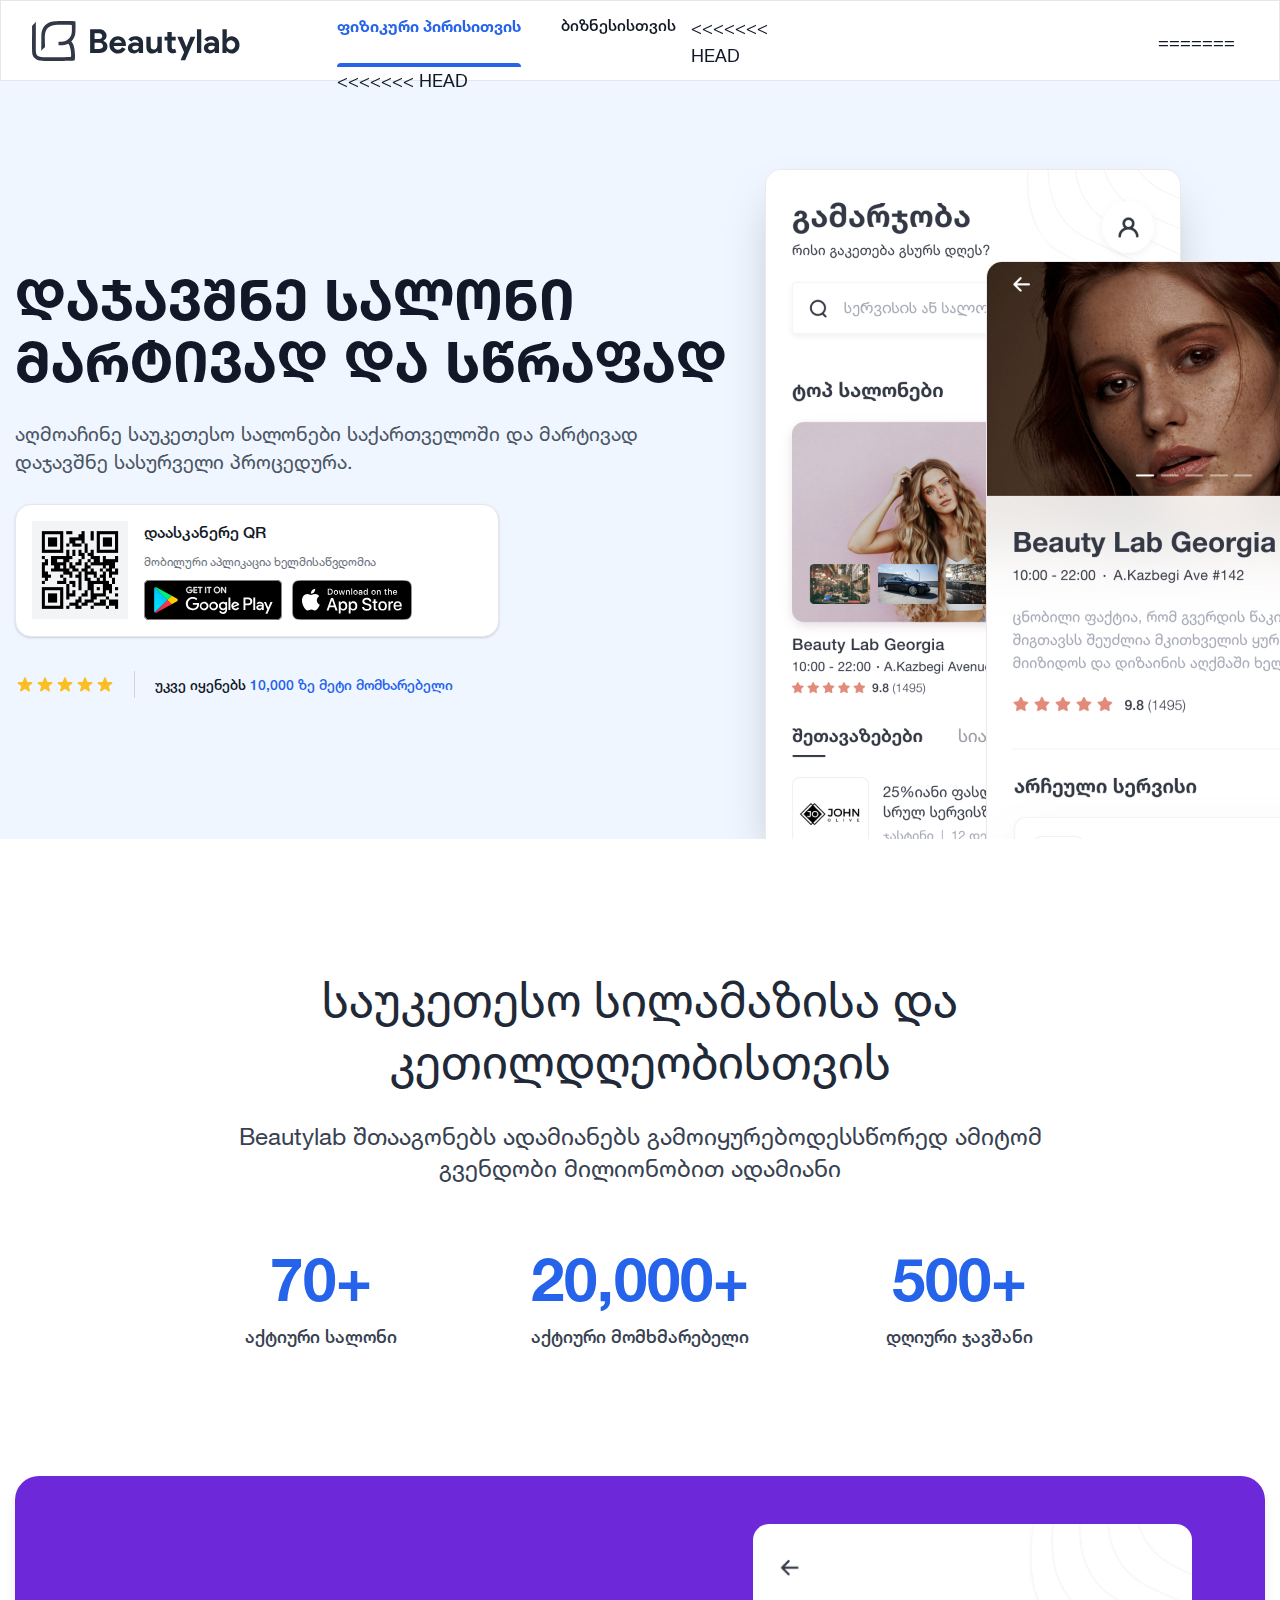
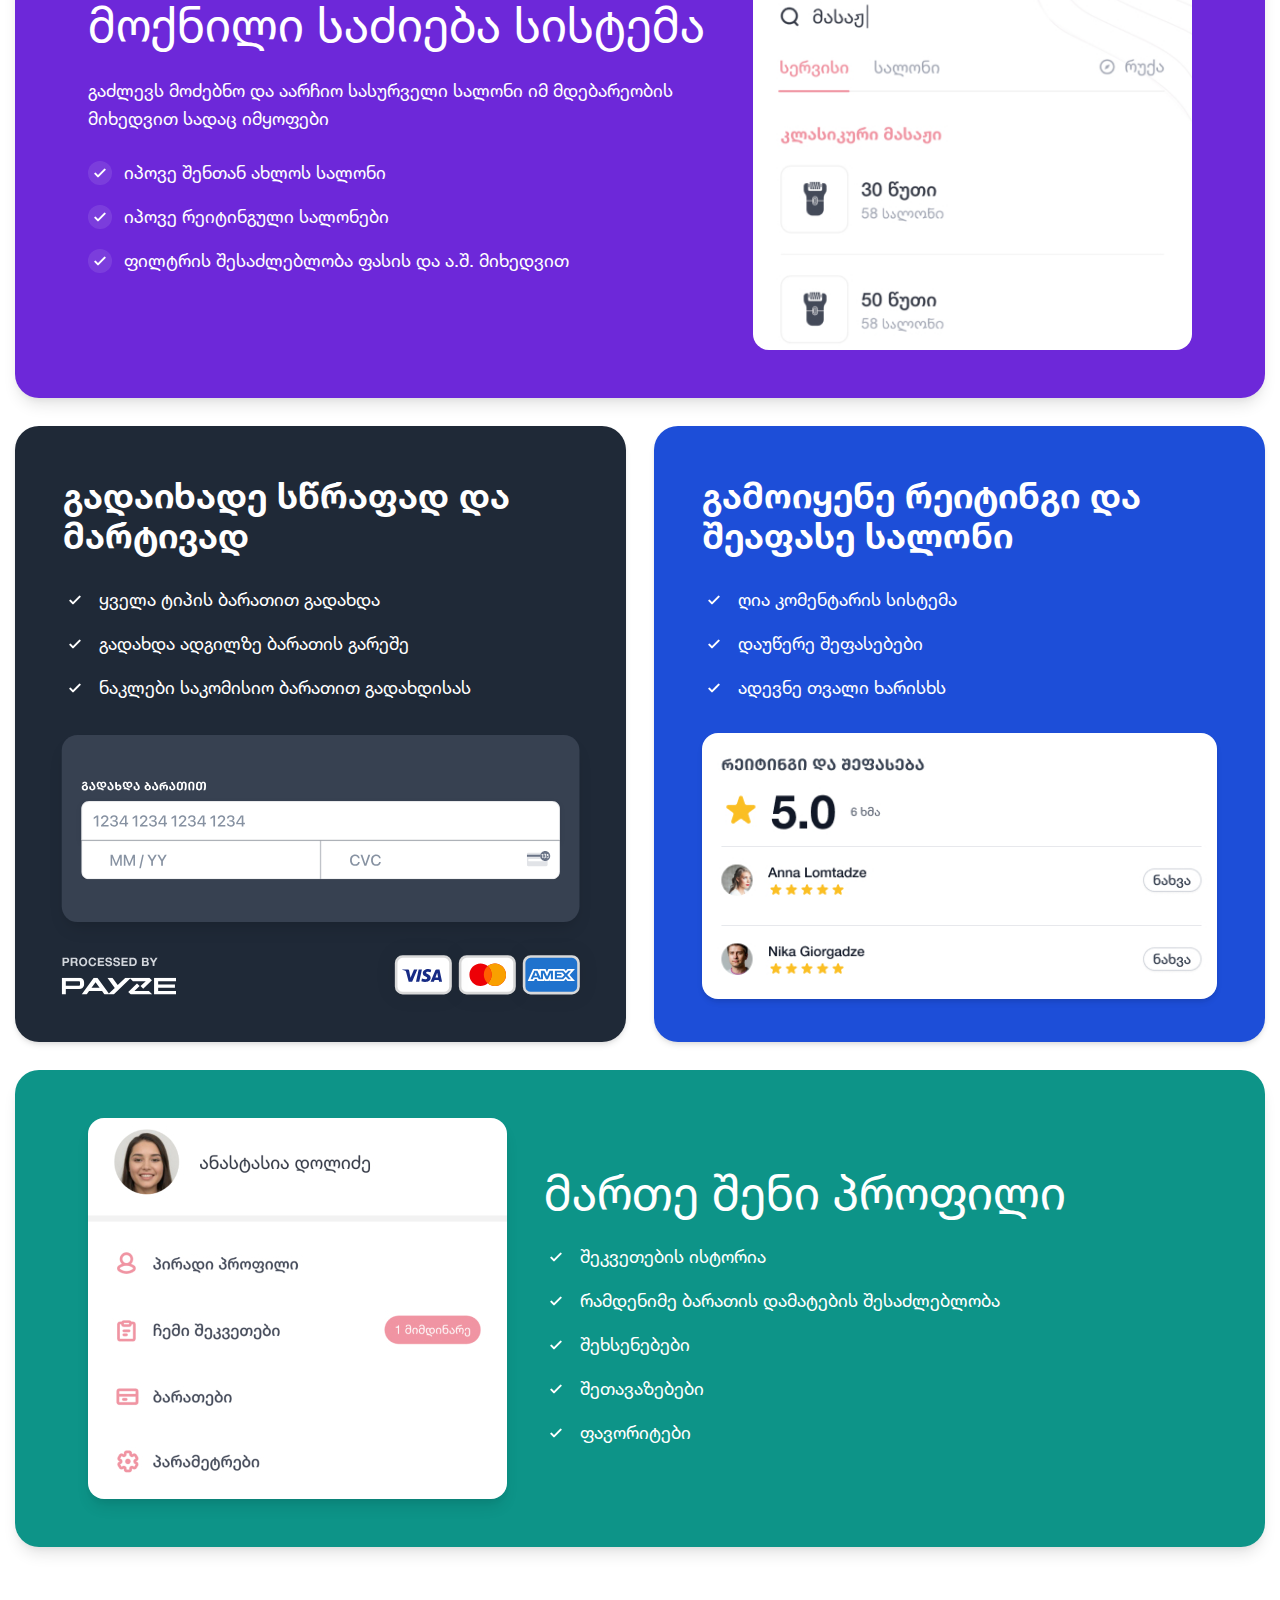
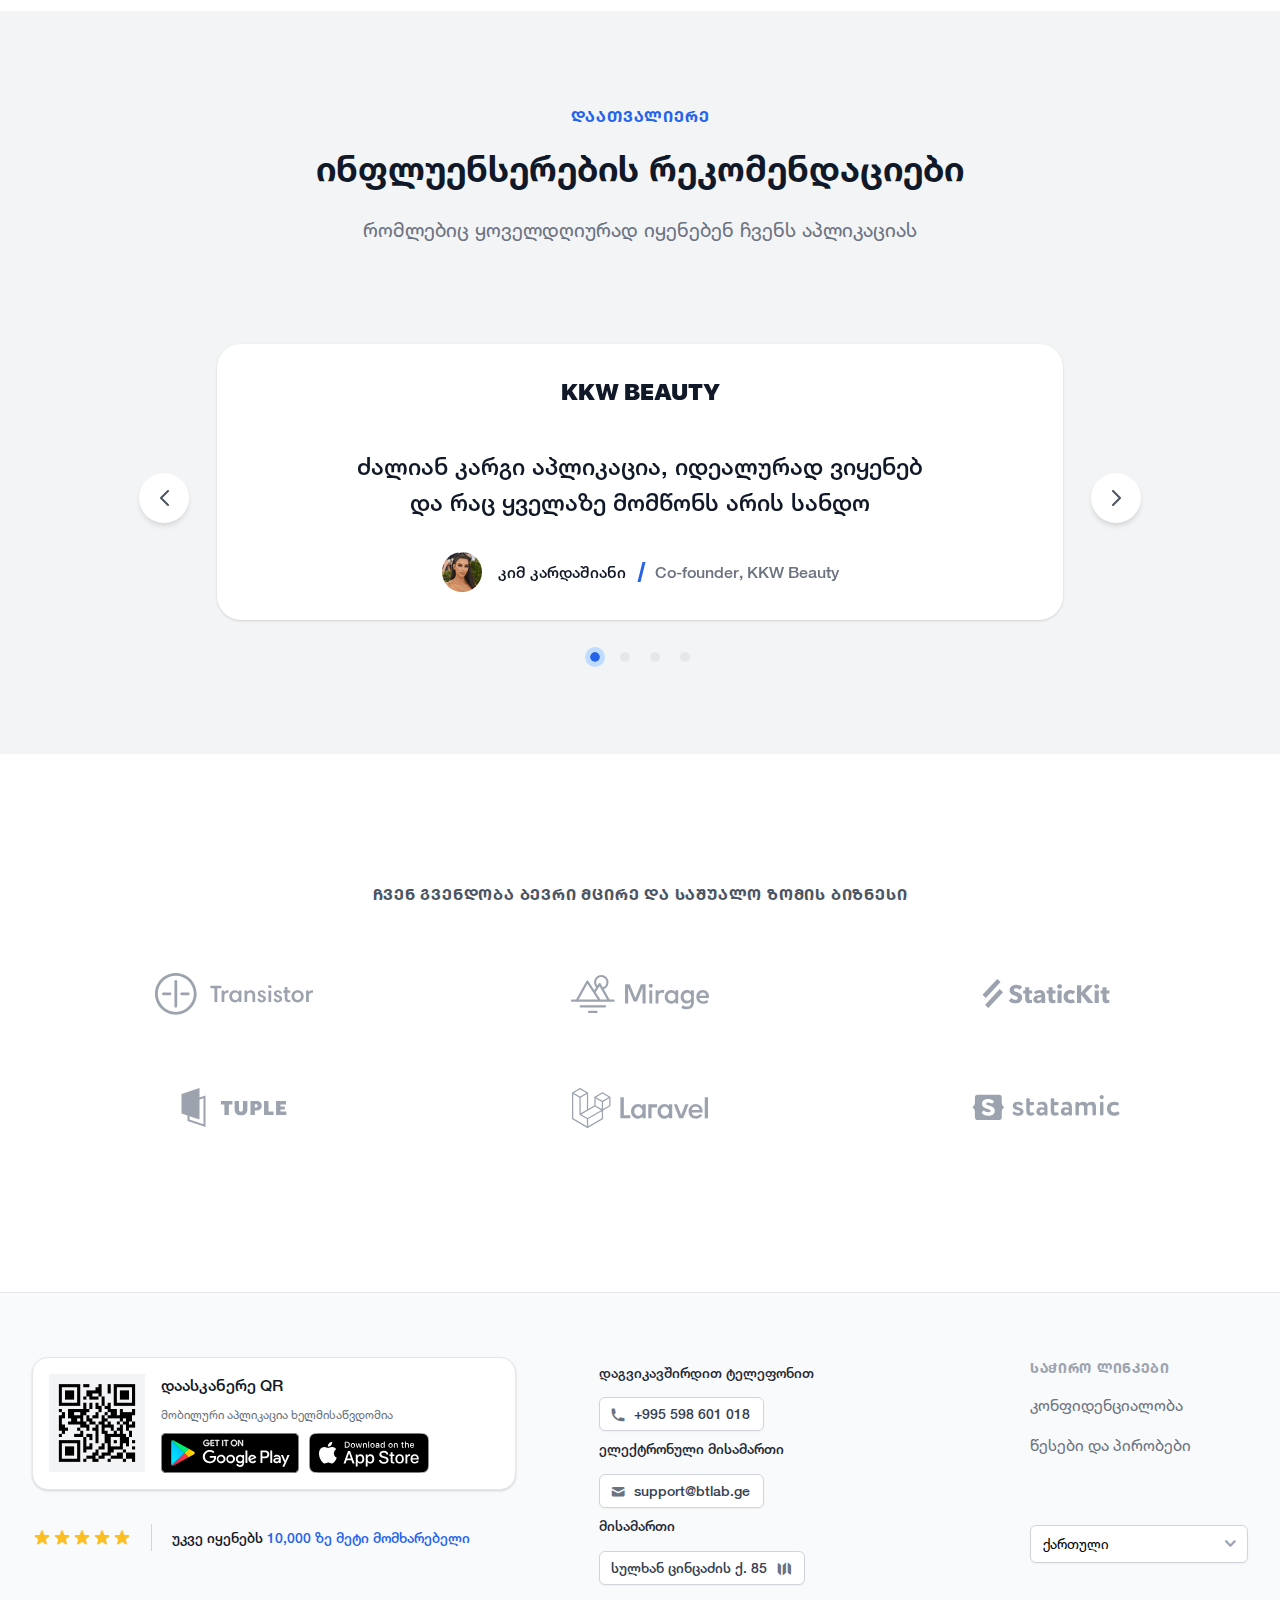
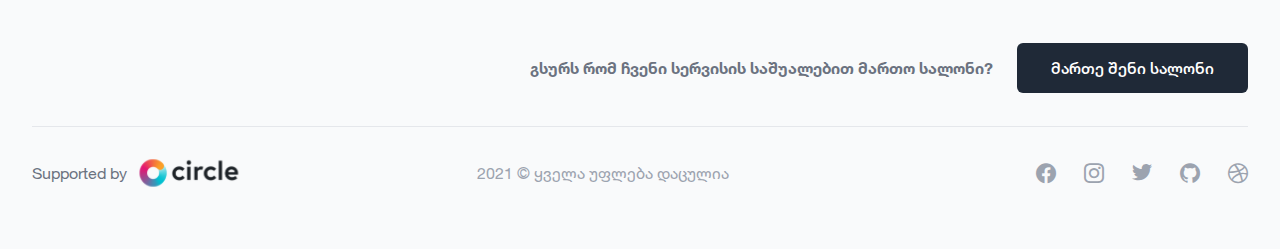
==== commit ca338d0d: "finish" ====
--- a/index.html
+++ b/index.html
@@ -50,14 +50,22 @@
                                                 </li>
                                             </ul>
                                         </div>
+<<<<<<< HEAD
                                         <footer class="nav__footer pdb-32 pdl-24 pdr-24 oh d-md-none">
+=======
+                                        <footer class="nav__footer pdb-32 pdl-24 pdr-24 overflow-hidden d-md-none">
+>>>>>>> 36c6a5e64785ce23815dfd4cacad2e5e1899e5a6
                                             
                                         </footer>
                                     </div>
                                     <span class="nav__overlay body-overlay d-block d-lg-none" id="body-overlay"></span>
                                 </nav>
                             </div>
+<<<<<<< HEAD
                             <div class="header__cell header__cell--buttons d-none d-lg-block pdl-0 pdr-0 pdl-lg-15 pdr-lg-15">&nbsp;</div>
+=======
+                            <div class="header__cell header__cell--buttons d-none d-lg-block"></div>
+>>>>>>> 36c6a5e64785ce23815dfd4cacad2e5e1899e5a6
                         </div>
                     </header>
                 </div>
@@ -570,4 +578,4 @@
         <script src="./js/swiper-bundle.min.js"></script>
         <script src="./js/main.js"></script>
     </body>
-</html>+</html>
--- a/css/main.css
+++ b/css/main.css
@@ -44637,6 +44637,10 @@
   flex: 1 0 auto;
 }
 @media (max-width: 991px) {
+<<<<<<< HEAD
+=======
+
+>>>>>>> 36c6a5e64785ce23815dfd4cacad2e5e1899e5a6
   .header__cell--nav {
     position: absolute;
     z-index: 1;
@@ -44644,12 +44648,20 @@
 }
 
 .header__cell--buttons {
+<<<<<<< HEAD
   min-width: 280px;
 }
 @media (min-width: 1200px) {
   .header__cell--buttons {
     min-width: 390px;
   }
+=======
+  min-width: 350px;
+}
+
+.header__cell--nav {
+  flex: 2 0 auto;
+>>>>>>> 36c6a5e64785ce23815dfd4cacad2e5e1899e5a6
 }
 
 .logo {
@@ -45091,4 +45103,4 @@
 
 .footer__cell--contacts {
   min-width: 248px;
-}+}
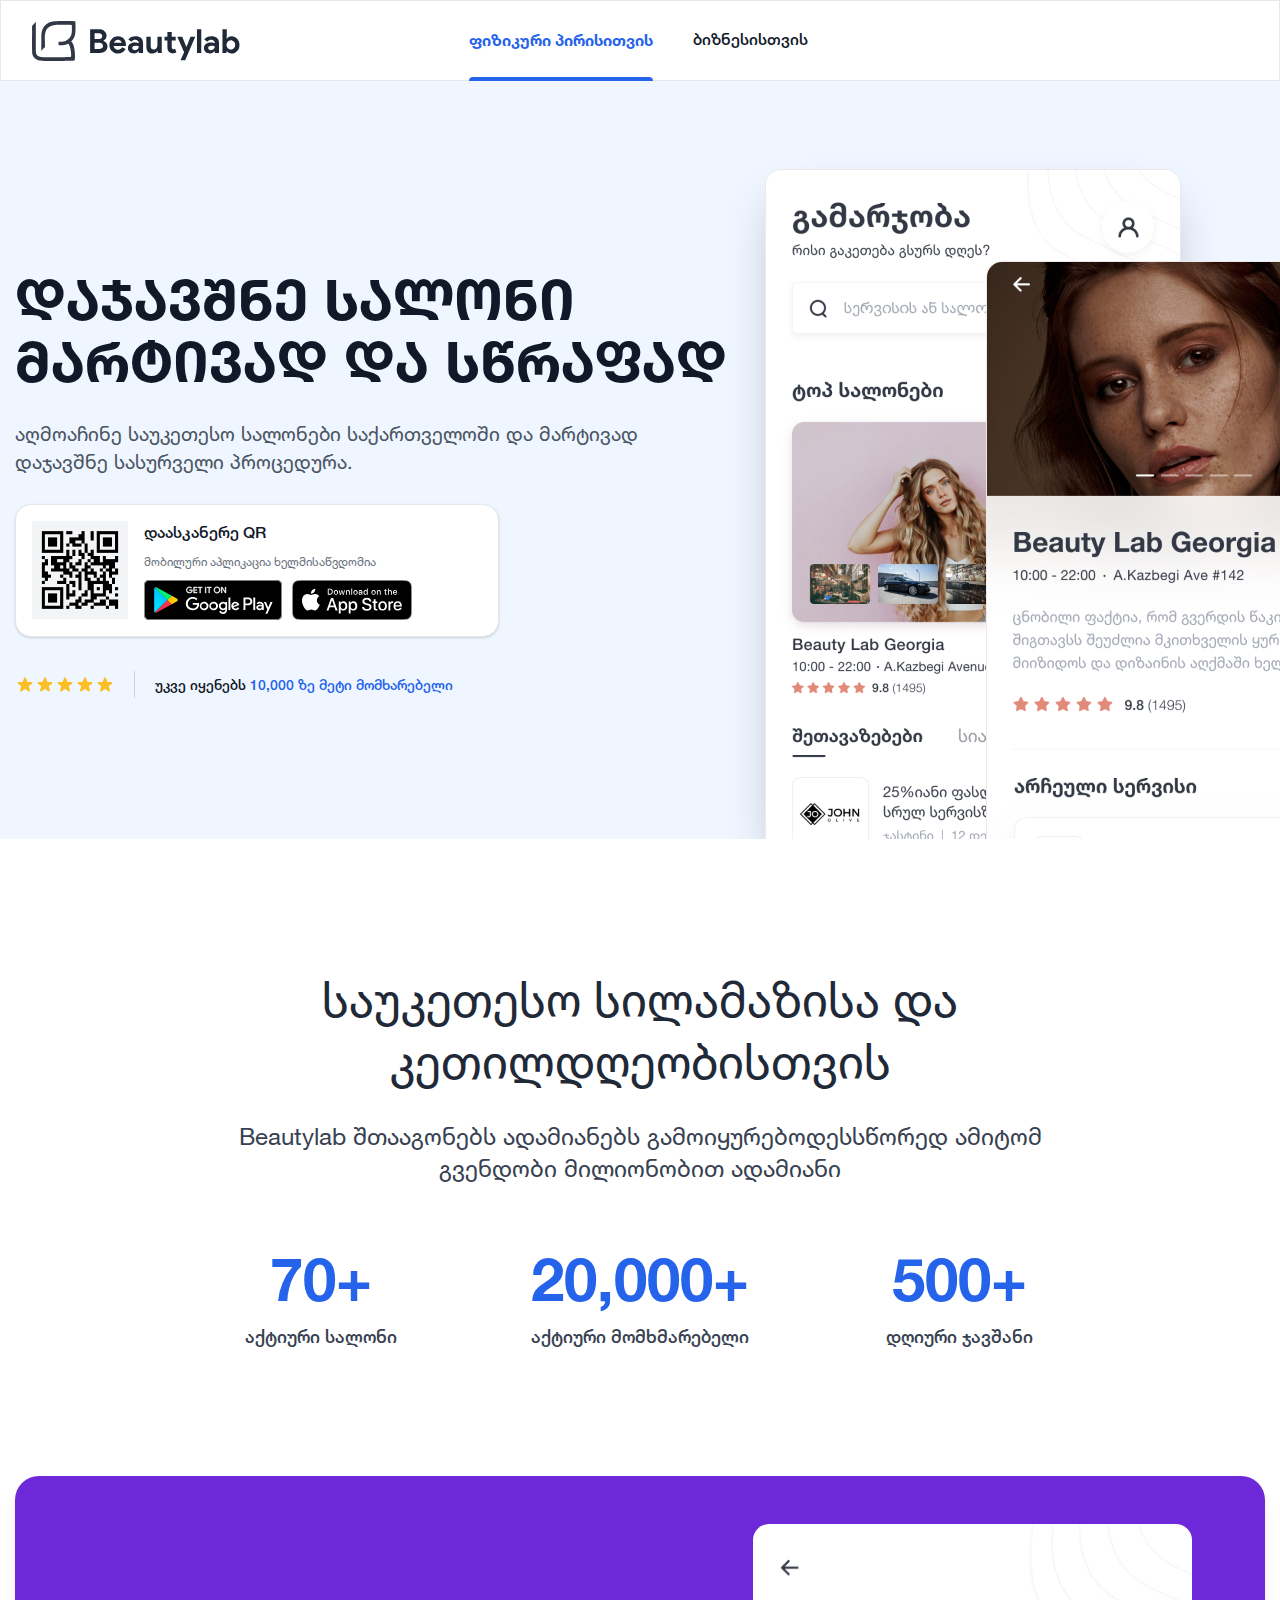
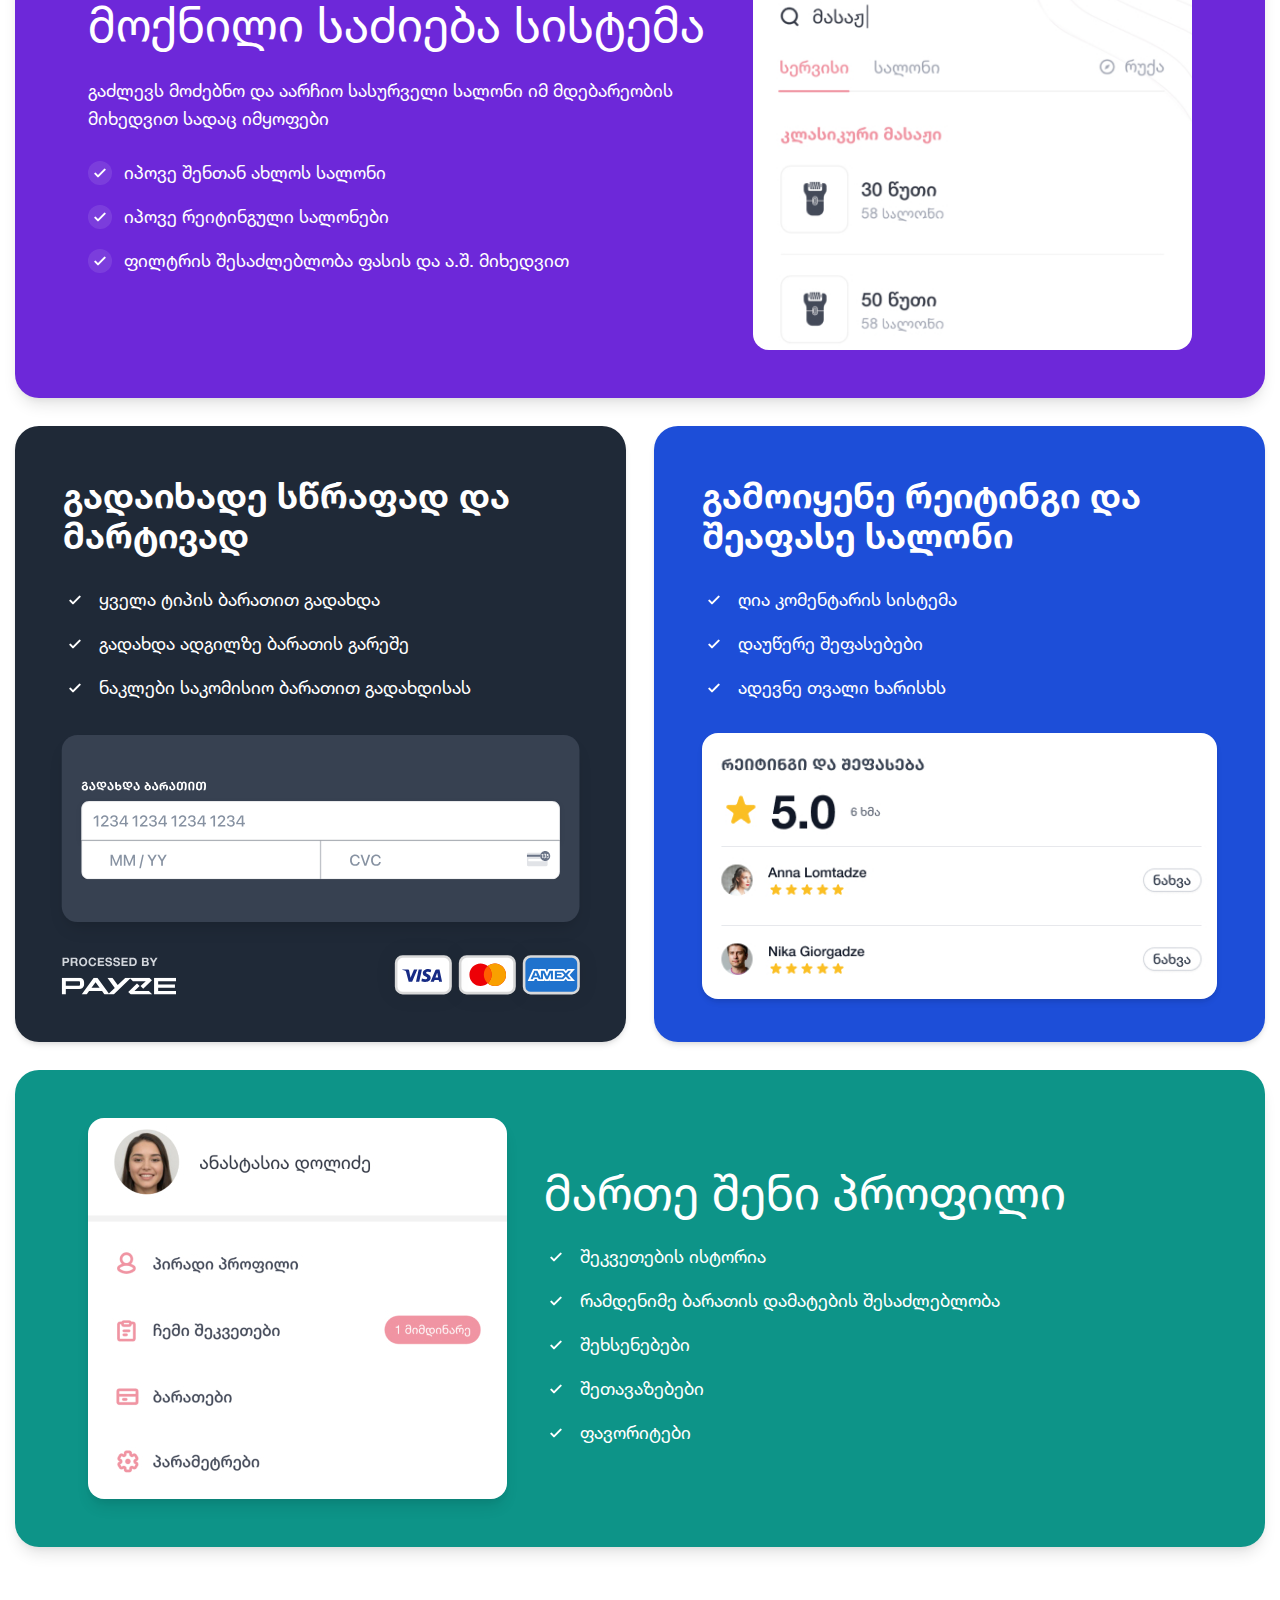
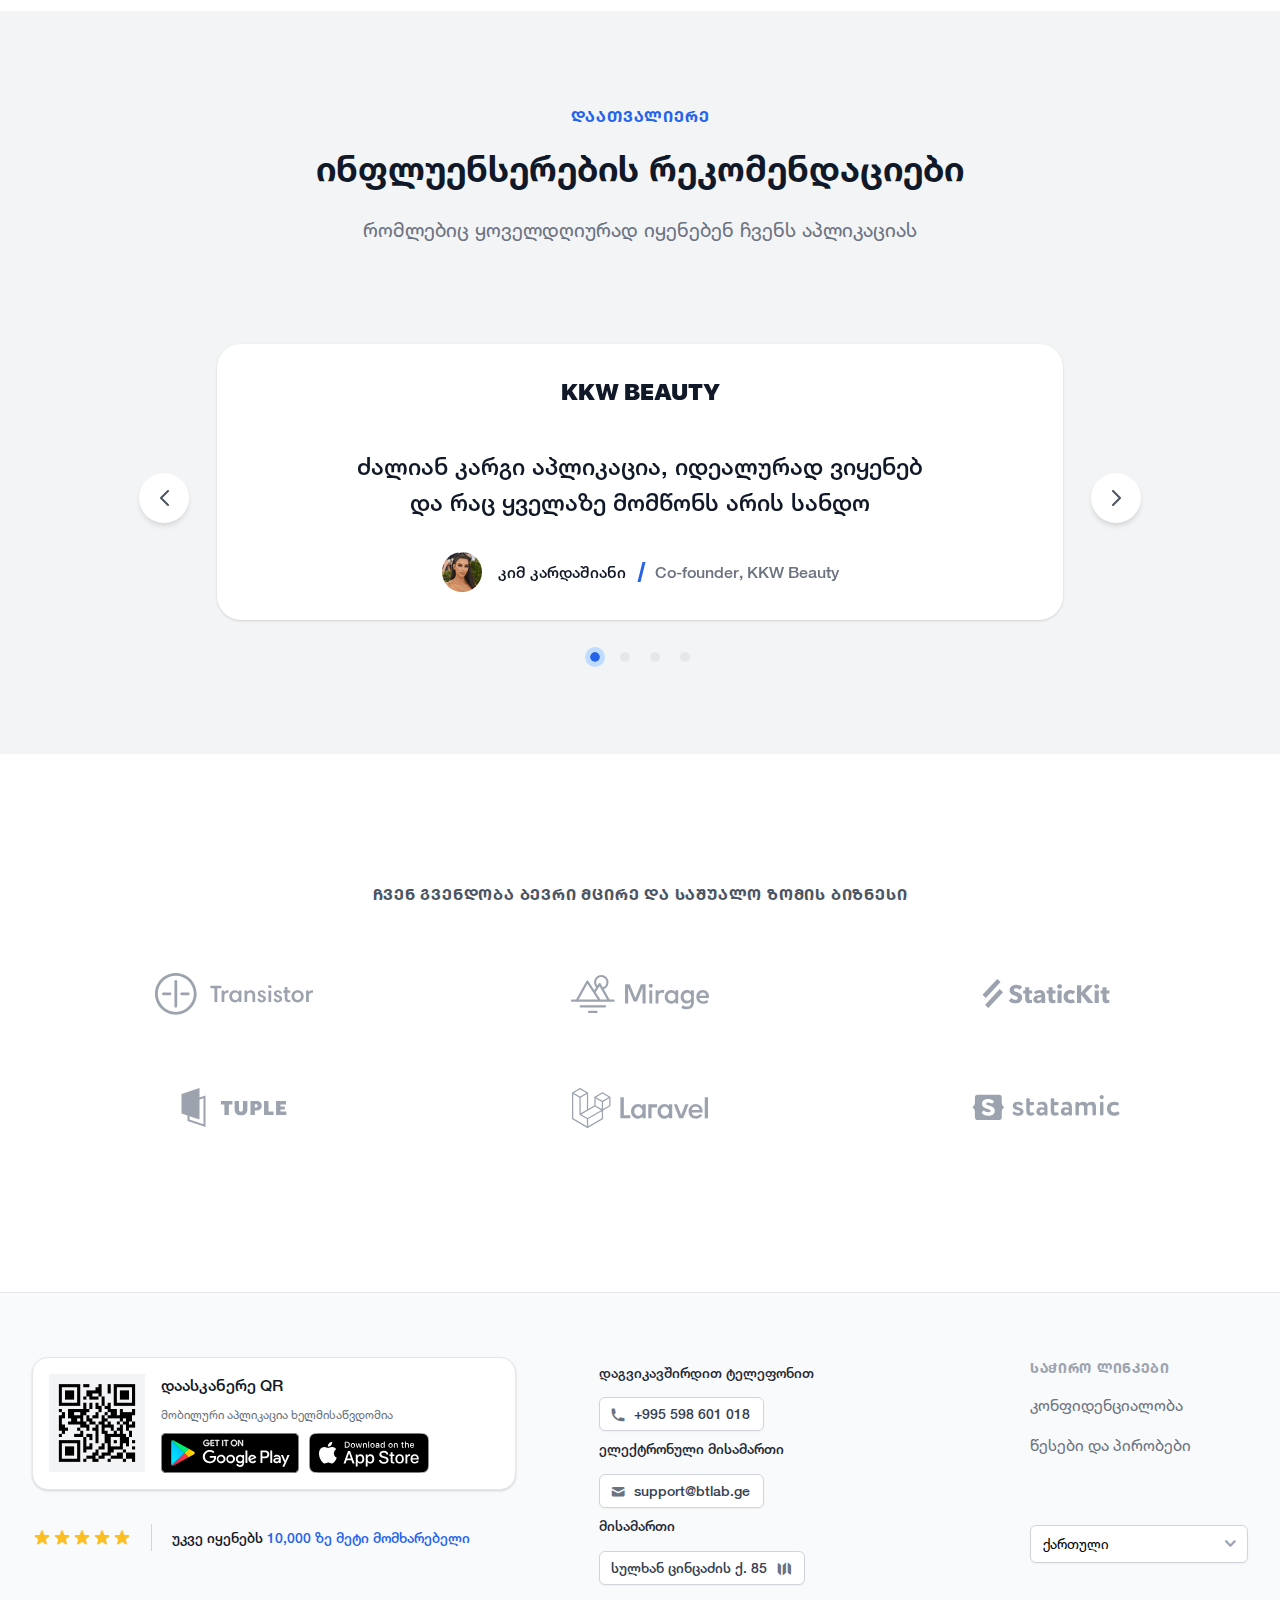
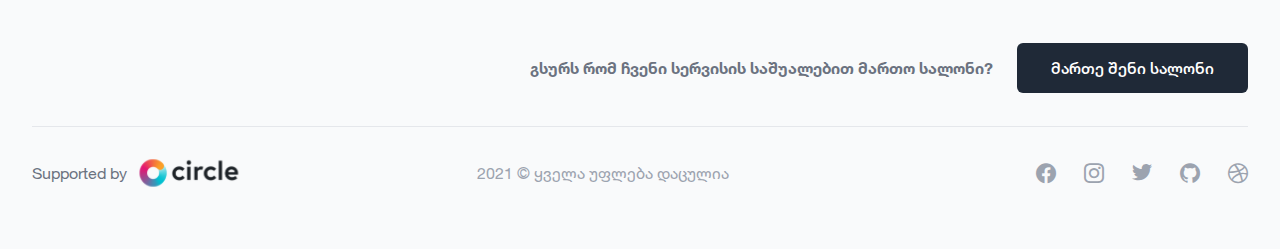
==== commit 10dfa3df: "finish" ====
--- a/index.html
+++ b/index.html
@@ -26,7 +26,7 @@
                             <div class="header__cell header__cell--nav pdl-0 pdr-0 pdl-lg-15 pdr-lg-15">
                                 <nav class="nav pdl-xl-66">
                                     <div class="nav__wrapper">
-                                        <header class="nav__header d-md-none oh">
+                                        <div class="nav__header d-lg-none oh">
                                             <div class="nav__header-row row pdl-16 pdr-16 justify-content-between align-items-center">
                                                 <div class="col-auto">
                                                     <a class="logo mrl-xl-16" href="#">
@@ -39,7 +39,7 @@
                                                     </button>
                                                 </div>
                                             </div>
-                                        </header>
+                                        </div>
                                         <div class="nav__body">
                                             <ul class="nav__items ftw-500 fts-14 fts-md-16 d-lg-flex justify-content-lg-center">
                                                 <li class="nav__item mrr-lg-40">
@@ -50,22 +50,14 @@
                                                 </li>
                                             </ul>
                                         </div>
-<<<<<<< HEAD
-                                        <footer class="nav__footer pdb-32 pdl-24 pdr-24 oh d-md-none">
-=======
-                                        <footer class="nav__footer pdb-32 pdl-24 pdr-24 overflow-hidden d-md-none">
->>>>>>> 36c6a5e64785ce23815dfd4cacad2e5e1899e5a6
+                                        <div class="nav__footer pdb-32 pdl-24 pdr-24 oh d-md-none">
                                             
-                                        </footer>
+                                        </div>
                                     </div>
                                     <span class="nav__overlay body-overlay d-block d-lg-none" id="body-overlay"></span>
                                 </nav>
                             </div>
-<<<<<<< HEAD
                             <div class="header__cell header__cell--buttons d-none d-lg-block pdl-0 pdr-0 pdl-lg-15 pdr-lg-15">&nbsp;</div>
-=======
-                            <div class="header__cell header__cell--buttons d-none d-lg-block"></div>
->>>>>>> 36c6a5e64785ce23815dfd4cacad2e5e1899e5a6
                         </div>
                     </header>
                 </div>
@@ -578,4 +570,4 @@
         <script src="./js/swiper-bundle.min.js"></script>
         <script src="./js/main.js"></script>
     </body>
-</html>
+</html>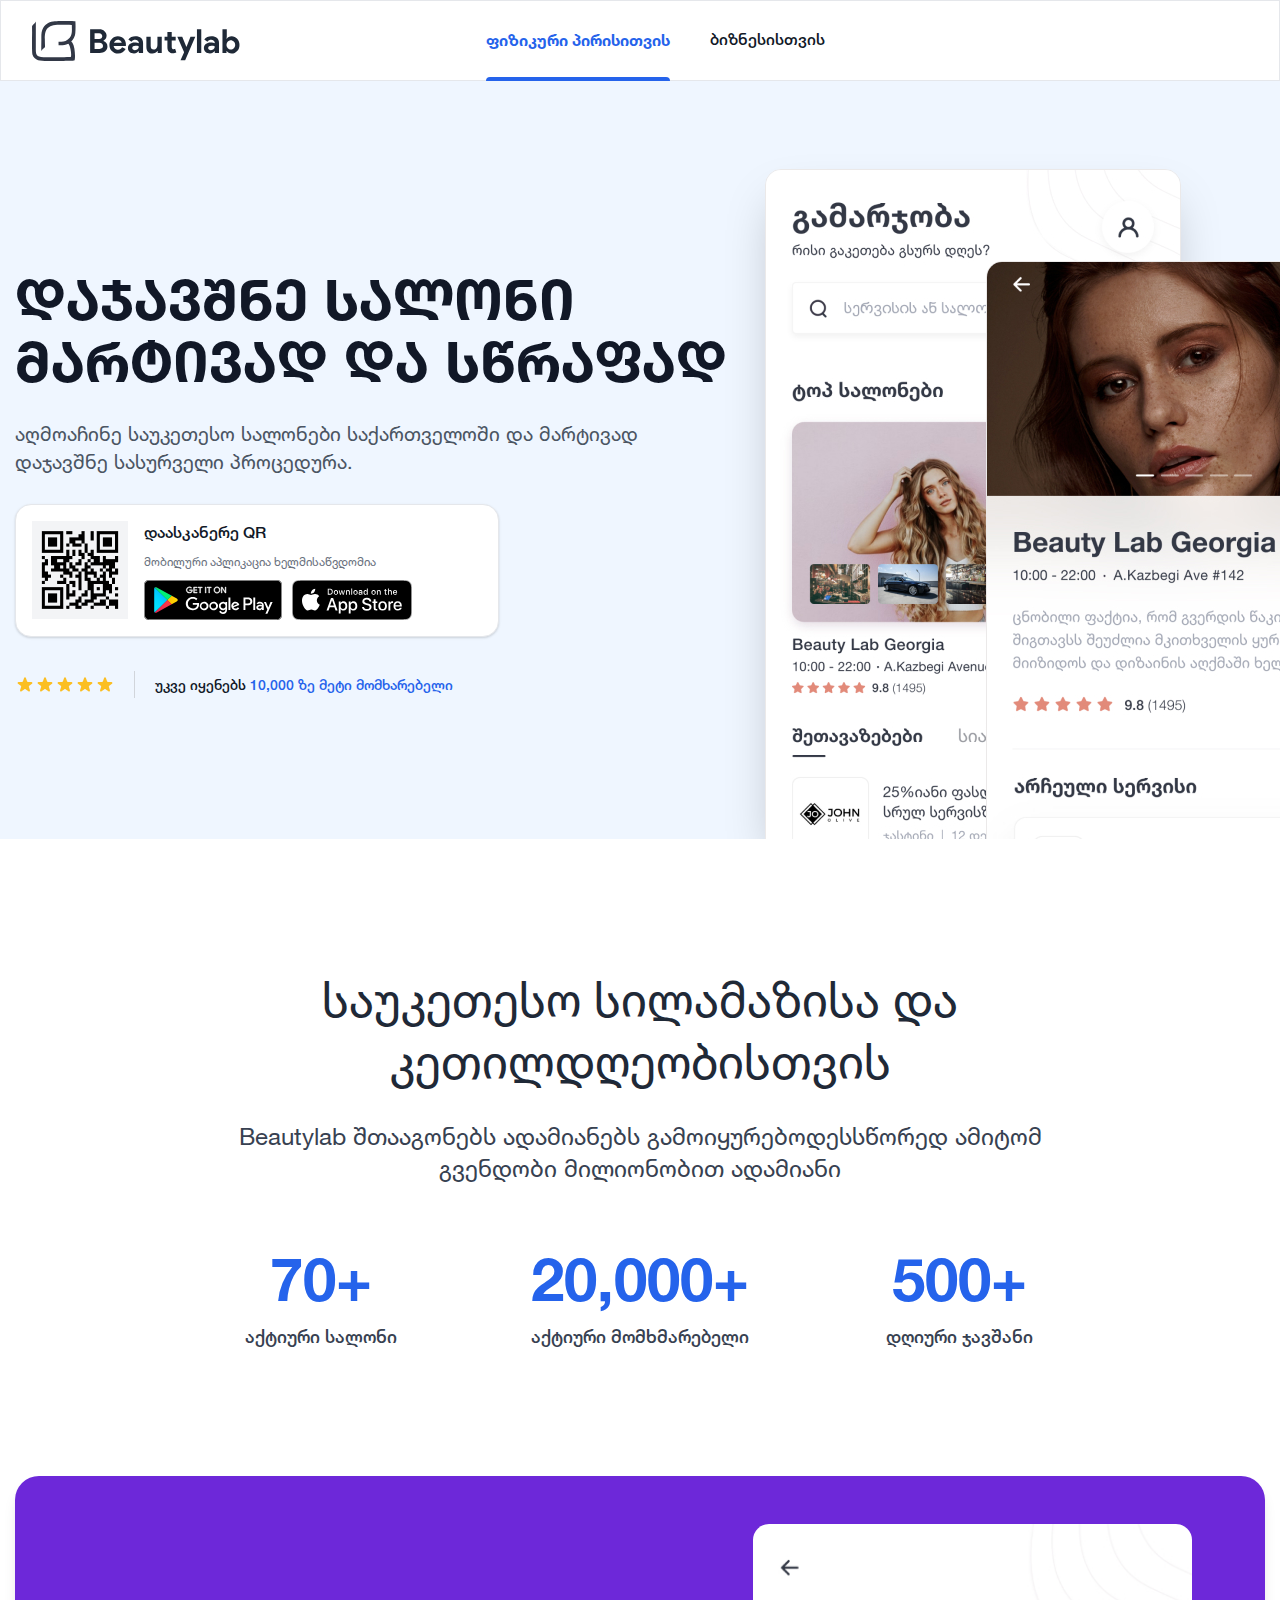
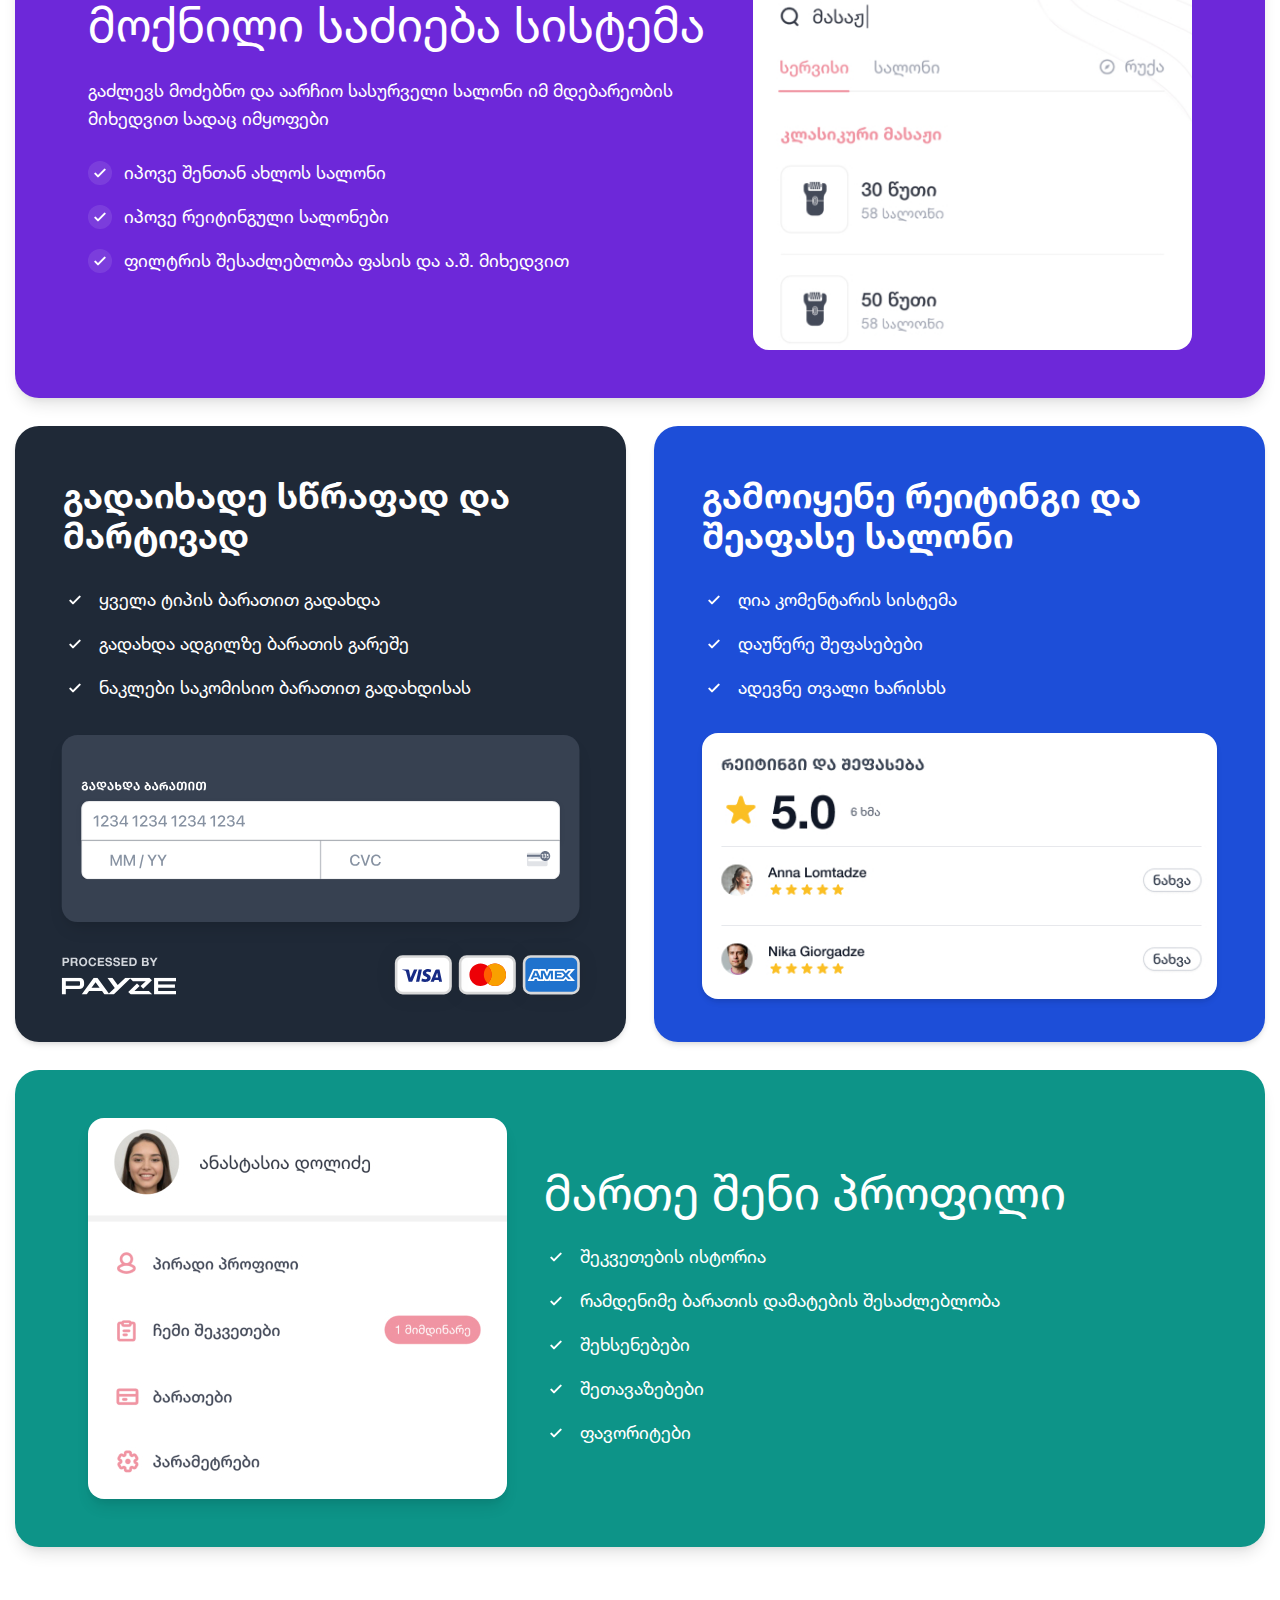
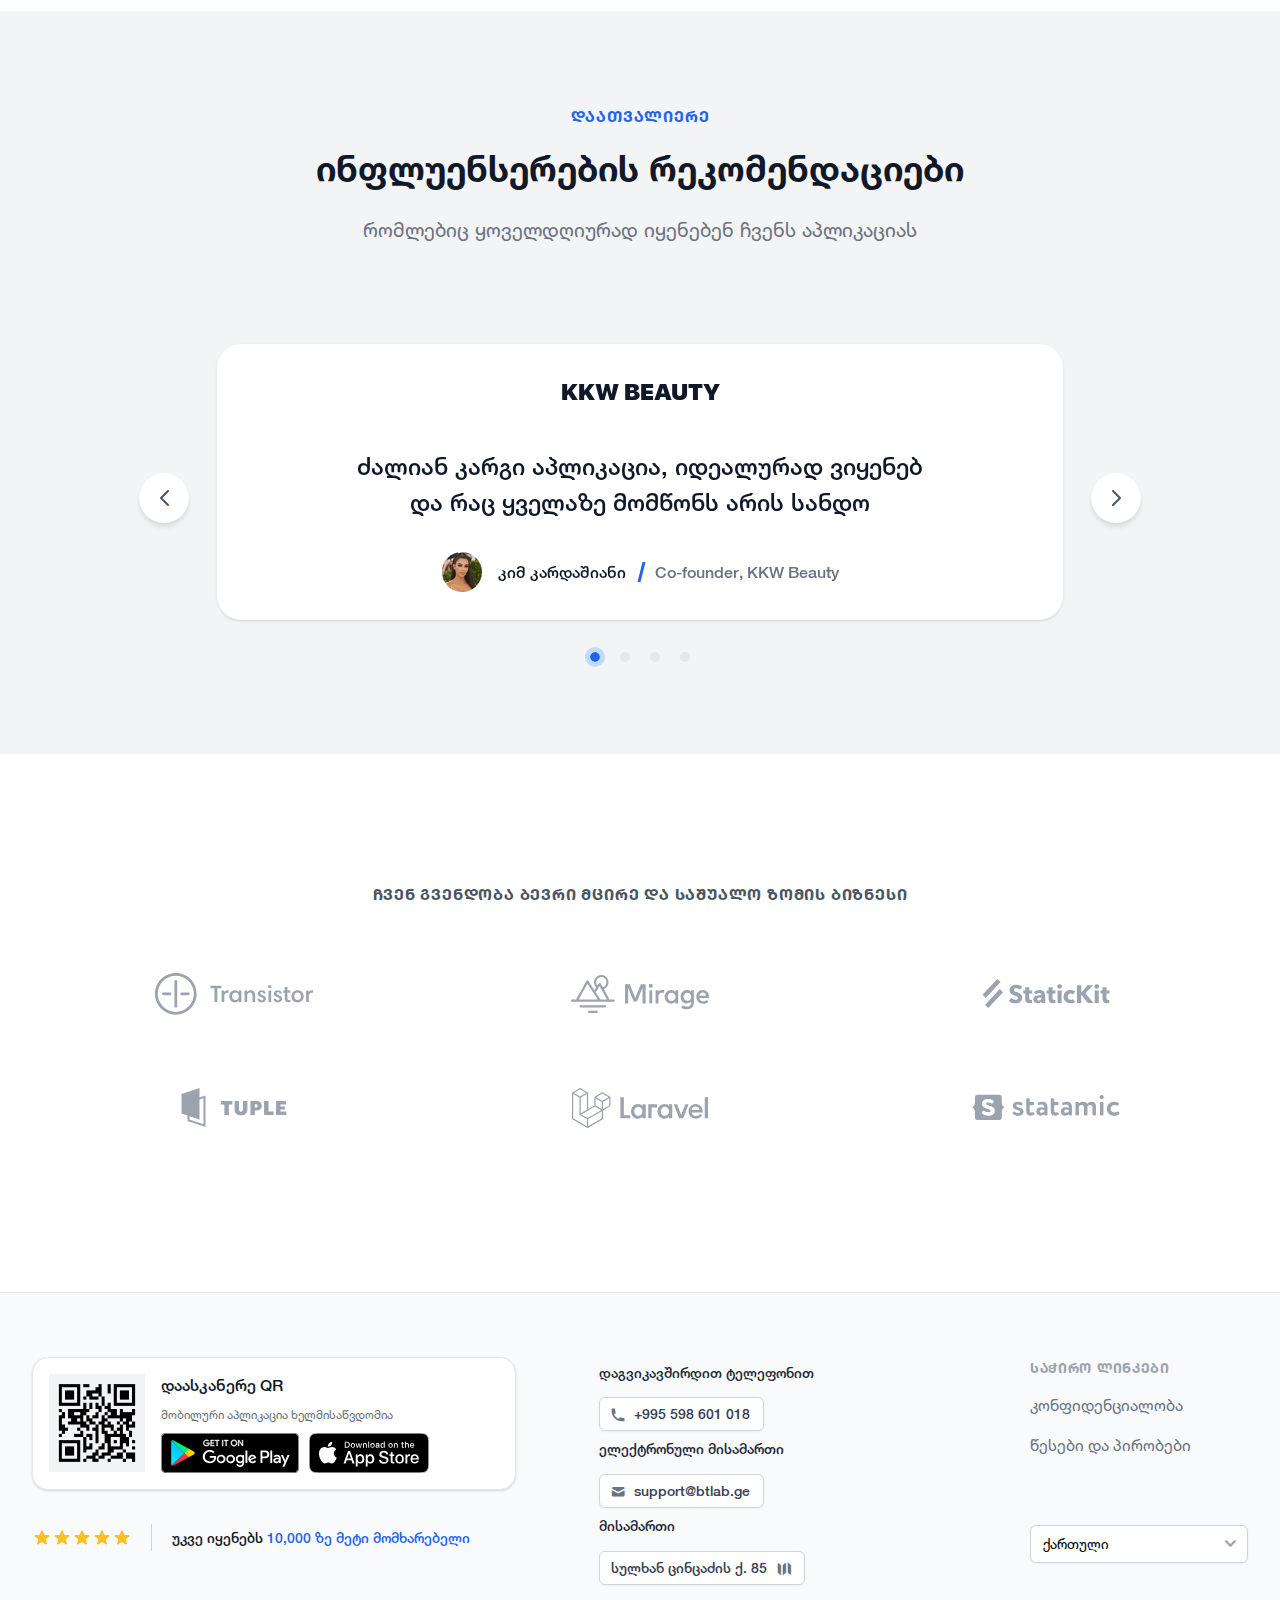
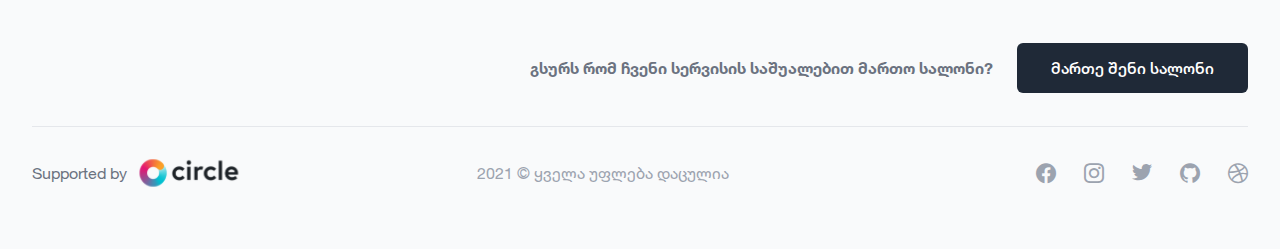
==== commit 0dadffaa: "pravki" ====
--- a/index.html
+++ b/index.html
@@ -380,27 +380,27 @@
                 <div class="page__cell container">
                     <section class="section pdt-80 pdt-lg-100 pdb-lg-36">
                         <header class="section__header pdt-lg-28">
-                            <h6 class="section__title-h6 text-uppercase text-center helvetica-neueLTGEOCaps fts-16 lh-1-5 gray-600 ftw-700 ls-05 mrb-56 mrb-lg-67">ჩვენ გვენდობა ბევრი მცირე და საშუალო ზომის ბიზნესი</h6>
+                            <h6 class="section__title-h6 text-uppercase text-center helvetica-neueLTGEOCaps fts-16 lh-1-5 gray-600 ftw-700 ls-05 mrb-61 mrb-lg-67">ჩვენ გვენდობა ბევრი მცირე და საშუალო ზომის ბიზნესი</h6>
                         </header>
-                        <div class="section__body pdb-55">
+                        <div class="section__body pdb-48 pdb-lg-55">
                             <div class="business">
                                 <ul class="business__row row align-items-center align-items-center">
-                                    <li class="business__cell mrb-76 mrb-lg-66 col-6 col-md-4">
+                                    <li class="business__cell mrb-70 mrb-lg-66 col-6 col-md-4">
                                         <img class="business__picture" src="./img/business/transistor.svg" alt="Transistor">
                                     </li>
-                                    <li class="business__cell mrb-76 mrb-md-66 col-6 col-md-4">
+                                    <li class="business__cell mrb-70 mrb-md-66 col-6 col-md-4">
                                         <img class="business__picture" src="./img/business/mirage.svg" alt="Mirage">
                                     </li>
-                                    <li class="business__cell mrb-76 mrb-md-66 col-6 col-md-4">
+                                    <li class="business__cell mrb-70 mrb-md-66 col-6 col-md-4">
                                         <img class="business__picture" src="./img/business/statickit.svg" alt="StaTickit">
                                     </li>
-                                    <li class="business__cell mrb-76 mrb-lg-66 col-6 col-md-4">
+                                    <li class="business__cell mrb-70 mrb-lg-66 col-6 col-md-4">
                                         <img class="business__picture" src="./img/business/tuple.svg" alt="TUPLE">
                                     </li>
-                                    <li class="business__cell mrb-76 mrb-lg-66 col-6 col-md-4">
+                                    <li class="business__cell mrb-70 mrb-lg-66 col-6 col-md-4">
                                         <img class="business__picture" src="./img/business/laravel.svg" alt="Laravel">
                                     </li>
-                                    <li class="business__cell mrb-76 mrb-lg-66 col-6 col-md-4">
+                                    <li class="business__cell mrb-70 mrb-lg-66 col-6 col-md-4">
                                         <img class="business__picture" src="./img/business/statamic.svg" alt="statamic">
                                     </li>
                                 </ul>
--- a/css/main.css
+++ b/css/main.css
@@ -44381,7 +44381,7 @@
   color: var(--white-color);
 }
 
-.white-color-hover:hover {
+.white-hover:hover {
   color: var(--white-color);
 }
 
@@ -44637,10 +44637,6 @@
   flex: 1 0 auto;
 }
 @media (max-width: 991px) {
-<<<<<<< HEAD
-=======
-
->>>>>>> 36c6a5e64785ce23815dfd4cacad2e5e1899e5a6
   .header__cell--nav {
     position: absolute;
     z-index: 1;
@@ -44648,20 +44644,12 @@
 }
 
 .header__cell--buttons {
-<<<<<<< HEAD
   min-width: 280px;
 }
 @media (min-width: 1200px) {
   .header__cell--buttons {
     min-width: 390px;
   }
-=======
-  min-width: 350px;
-}
-
-.header__cell--nav {
-  flex: 2 0 auto;
->>>>>>> 36c6a5e64785ce23815dfd4cacad2e5e1899e5a6
 }
 
 .logo {
@@ -44797,17 +44785,18 @@
   }
 }
 
-.nav__link.active {
-  color: var(--blue-600-color);
-}
 @media (min-width: 768px) {
   .nav__link.active {
     font-weight: 700;
   }
 }
 
+.nav__link.active, .nav__link:hover {
+  color: var(--blue-600-color);
+}
+
 @media (min-width: 768px) {
-  .nav__link.active::after {
+  .nav__link.active::after, .nav__link:hover::after {
     opacity: 1;
     visibility: visible;
   }
@@ -44857,16 +44846,15 @@
   .intro__images {
     overflow: hidden;
     padding-left: 53px;
+    padding-right: 53px;
     position: relative;
     z-index: 1;
-    left: -44px;
     display: flex;
-    max-width: 380px;
-    margin-left: auto;
-    margin-right: auto;
+    margin-left: -58px;
+    margin-right: -58px;
     padding-top: 18px;
-    align-items: flex-end;
-    justify-content: flex-end;
+    align-items: flex-start;
+    max-height: 99%;
   }
 }
 
@@ -44886,7 +44874,7 @@
 }
 @media (max-width: 991px) {
   .intro__picture--1 {
-    width: 74%;
+    width: 66%;
   }
 }
 
@@ -44896,7 +44884,7 @@
 }
 @media (max-width: 991px) {
   .intro__picture--2 {
-    margin-left: -35%;
+    margin-left: -31%;
     margin-top: 14%;
     width: 66%;
     display: block;
@@ -45103,4 +45091,4 @@
 
 .footer__cell--contacts {
   min-width: 248px;
-}
+}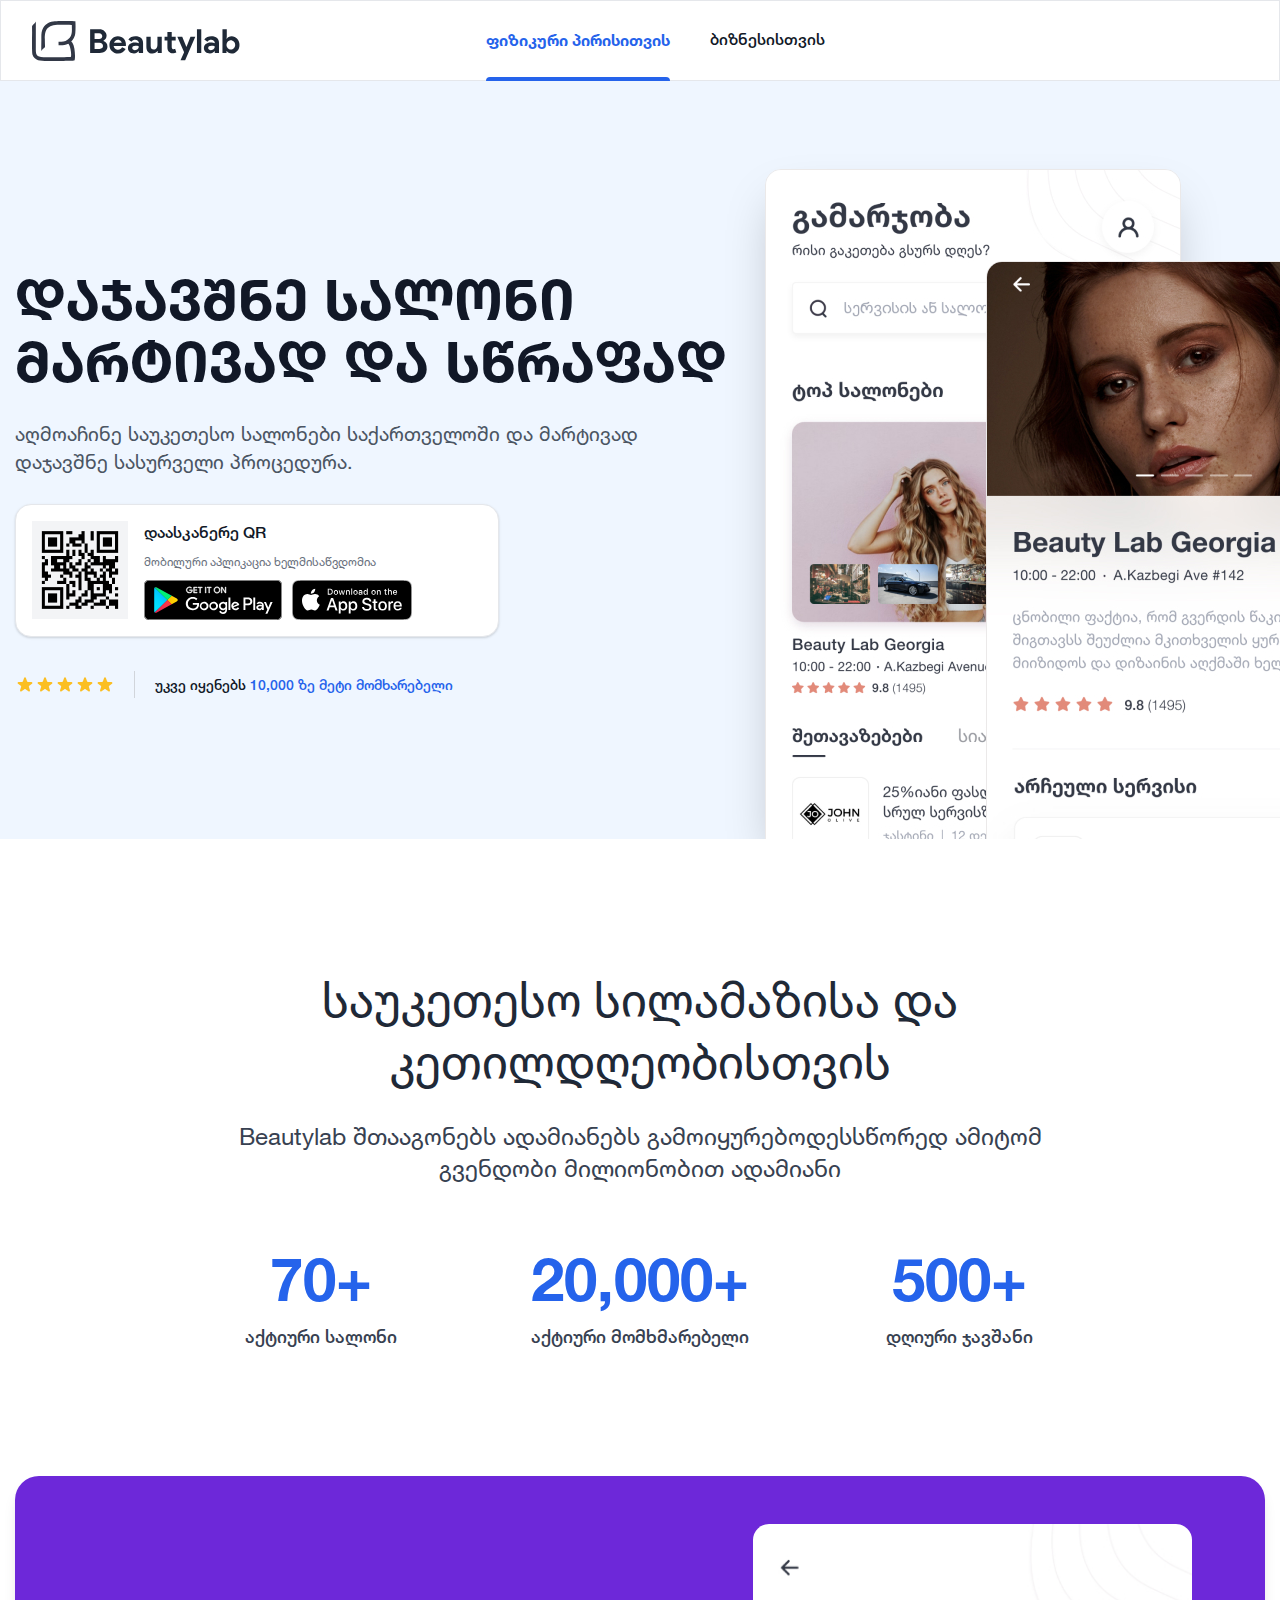
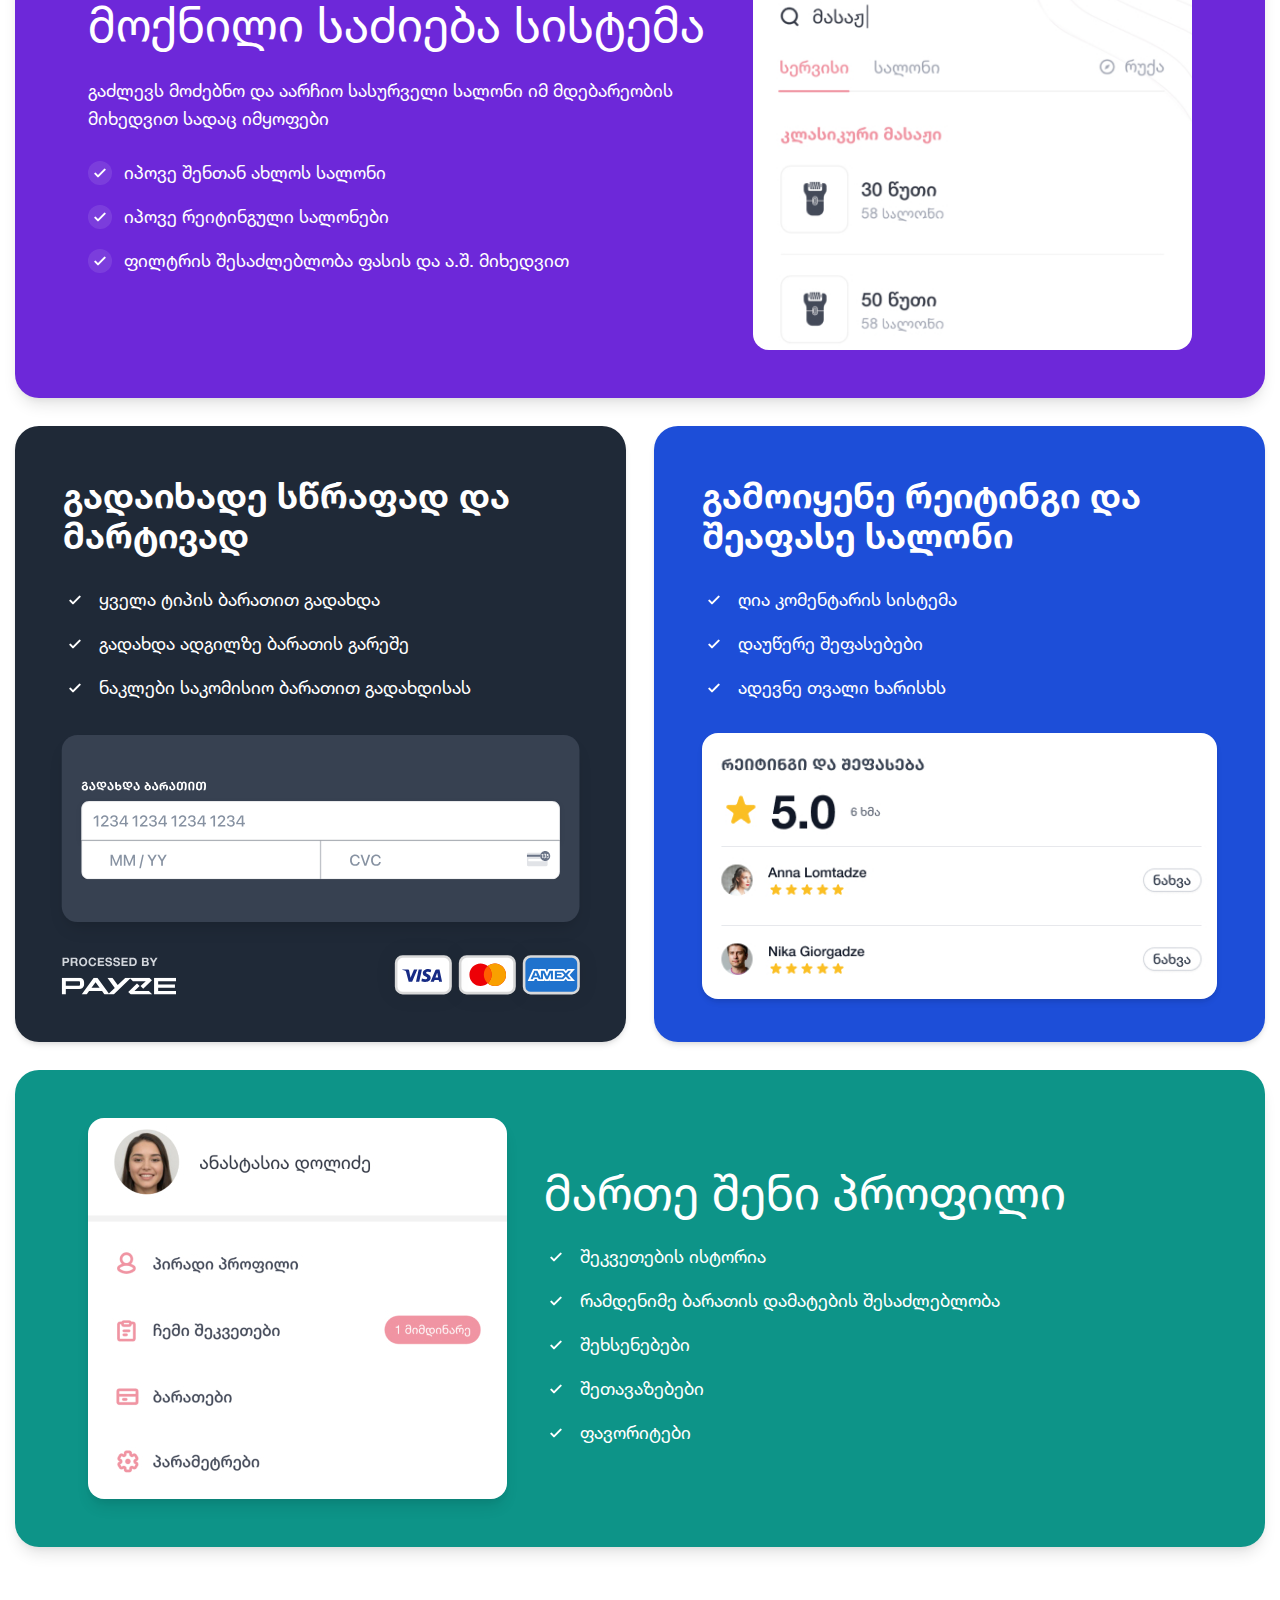
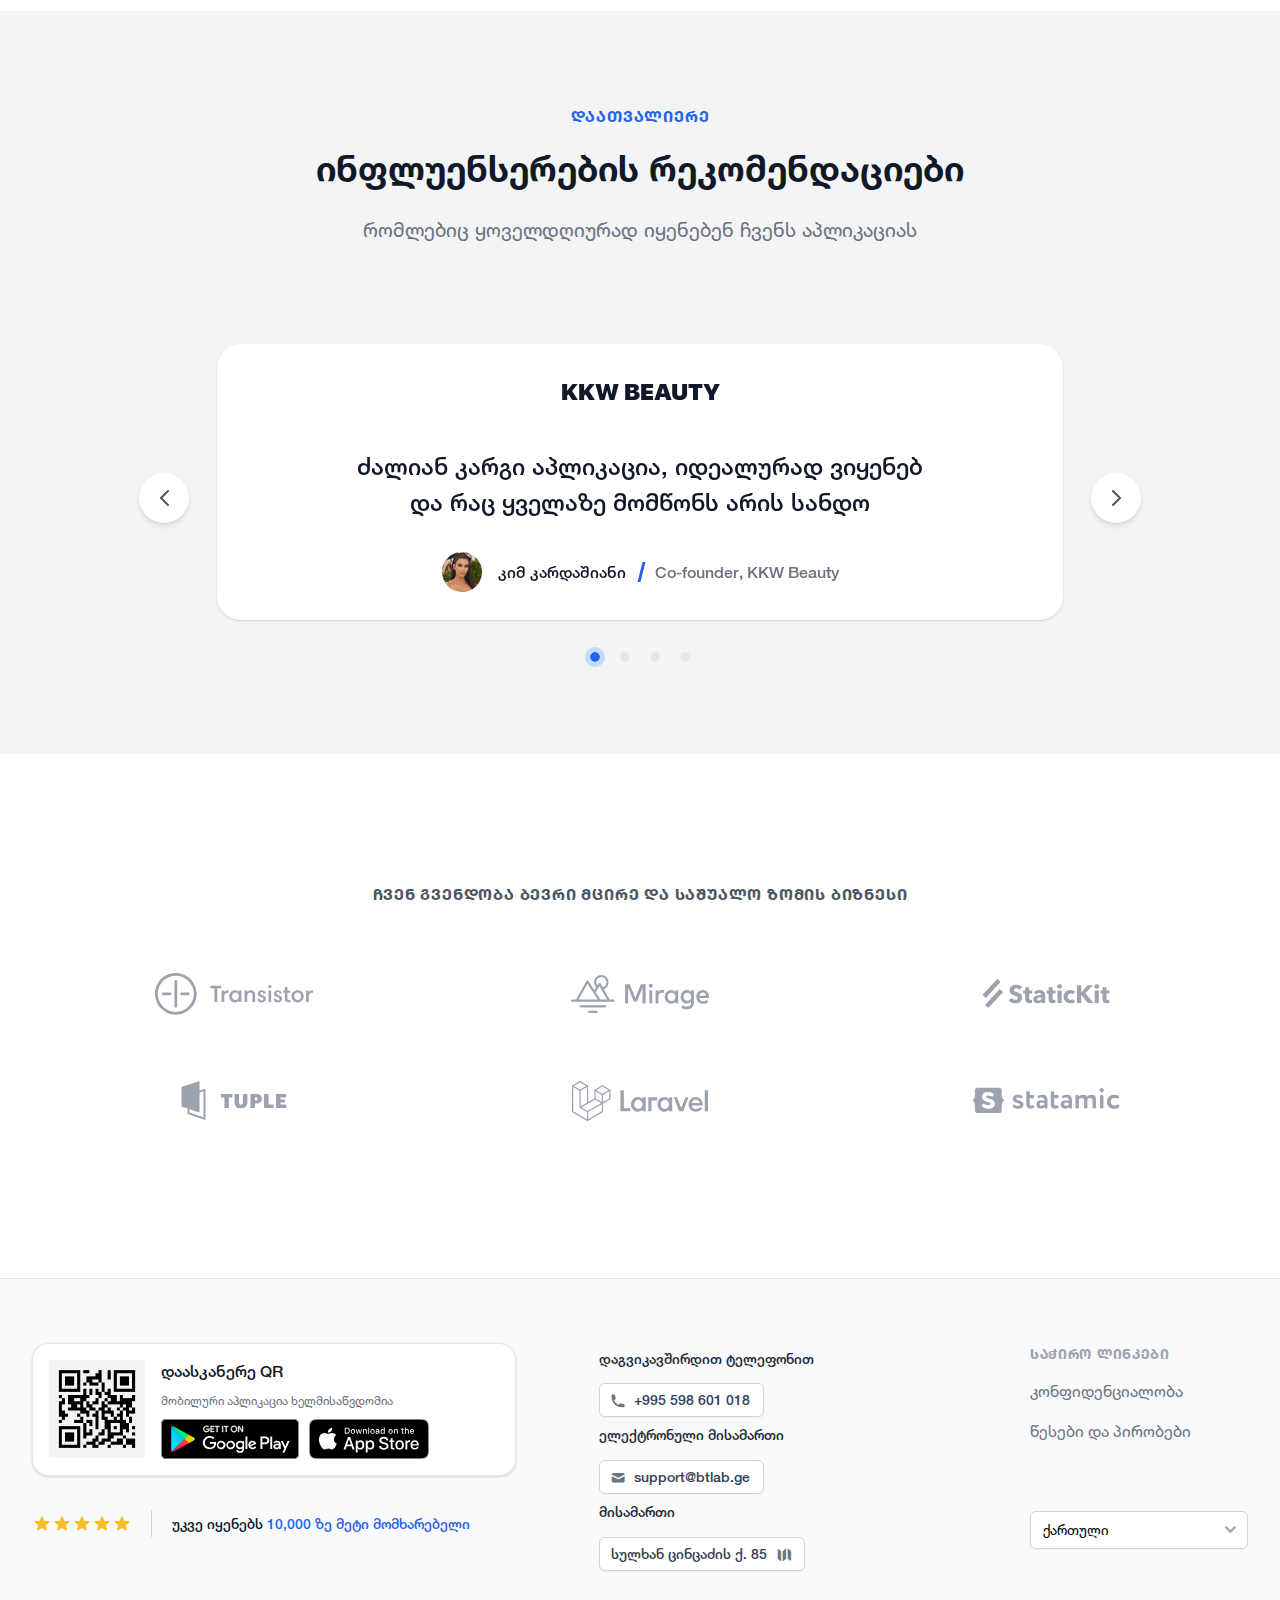
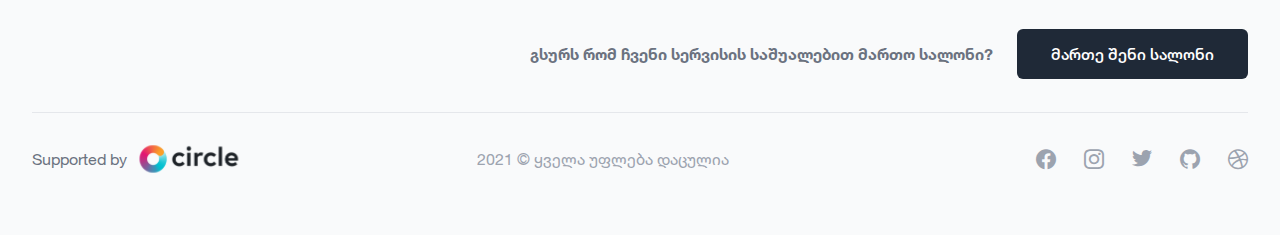
==== commit 52e930ba: "პრავკი" ====
--- a/index.html
+++ b/index.html
@@ -380,28 +380,40 @@
                 <div class="page__cell container">
                     <section class="section pdt-80 pdt-lg-100 pdb-lg-36">
                         <header class="section__header pdt-lg-28">
-                            <h6 class="section__title-h6 text-uppercase text-center helvetica-neueLTGEOCaps fts-16 lh-1-5 gray-600 ftw-700 ls-05 mrb-61 mrb-lg-67">ჩვენ გვენდობა ბევრი მცირე და საშუალო ზომის ბიზნესი</h6>
+                            <h6 class="section__title-h6 text-uppercase text-center helvetica-neueLTGEOCaps fts-16 lh-1-5 gray-600 ftw-700 ls-05 mrb-56 mrb-lg-67">ჩვენ გვენდობა ბევრი მცირე და საშუალო ზომის ბიზნესი</h6>
                         </header>
                         <div class="section__body pdb-48 pdb-lg-55">
                             <div class="business">
-                                <ul class="business__row row align-items-center align-items-center">
-                                    <li class="business__cell mrb-70 mrb-lg-66 col-6 col-md-4">
-                                        <img class="business__picture" src="./img/business/transistor.svg" alt="Transistor">
+                                <ul class="business__row row align-items-center">
+                                    <li class="business__cell mrb-70 mrb-lg-66 col-6 col-md-4 d-flex justify-content-center">
+                                        <a class="business__link" href="#" target="_blank">
+                                            <img class="business__picture d-block" src="./img/business/transistor.svg" alt="Transistor">
+                                        </a>
                                     </li>
-                                    <li class="business__cell mrb-70 mrb-md-66 col-6 col-md-4">
-                                        <img class="business__picture" src="./img/business/mirage.svg" alt="Mirage">
+                                    <li class="business__cell mrb-70 mrb-md-66 col-6 col-md-4 d-flex justify-content-center">
+                                        <a class="business__link" href="#" target="_blank">
+                                            <img class="business__picture d-block" src="./img/business/mirage.svg" alt="Mirage">
+                                        </a>
                                     </li>
-                                    <li class="business__cell mrb-70 mrb-md-66 col-6 col-md-4">
-                                        <img class="business__picture" src="./img/business/statickit.svg" alt="StaTickit">
+                                    <li class="business__cell mrb-70 mrb-md-66 col-6 col-md-4 d-flex justify-content-center">
+                                        <a class="business__link" href="#" target="_blank">
+                                            <img class="business__picture d-block" src="./img/business/statickit.svg" alt="StaTickit">
+                                        </a>
                                     </li>
-                                    <li class="business__cell mrb-70 mrb-lg-66 col-6 col-md-4">
-                                        <img class="business__picture" src="./img/business/tuple.svg" alt="TUPLE">
+                                    <li class="business__cell mrb-70 mrb-lg-66 col-6 col-md-4 d-flex justify-content-center">
+                                        <a class="business__link" href="#" target="_blank">
+                                            <img class="business__picture d-block" src="./img/business/tuple.svg" alt="TUPLE">
+                                        </a>
                                     </li>
-                                    <li class="business__cell mrb-70 mrb-lg-66 col-6 col-md-4">
-                                        <img class="business__picture" src="./img/business/laravel.svg" alt="Laravel">
+                                    <li class="business__cell mrb-70 mrb-lg-66 col-6 col-md-4 d-flex justify-content-center">
+                                        <a class="business__link" href="#" target="_blank">
+                                            <img class="business__picture d-block" src="./img/business/laravel.svg" alt="Laravel">
+                                        </a>
                                     </li>
-                                    <li class="business__cell mrb-70 mrb-lg-66 col-6 col-md-4">
-                                        <img class="business__picture" src="./img/business/statamic.svg" alt="statamic">
+                                    <li class="business__cell mrb-70 mrb-lg-66 col-6 col-md-4 d-flex justify-content-center">
+                                        <a class="business__link" href="#" target="_blank">
+                                            <img class="business__picture d-block" src="./img/business/statamic.svg" alt="statamic">
+                                        </a>
                                     </li>
                                 </ul>
                             </div>
--- a/css/main.css
+++ b/css/main.css
@@ -44772,7 +44772,7 @@
   .nav__link::after {
     height: 14px;
     width: 9px;
-    background: url(../../img/svg/arrow-right-3.svg) no-repeat top left;
+    background: url(../img/svg/arrow-right-3.svg) no-repeat top left;
     top: 50%;
     margin-top: -7px;
     right: 18px;
@@ -44781,7 +44781,7 @@
 
 @media (max-width: 991px) {
   .nav__link.active::after {
-    background-image: url(../../img/svg/arrow-right-3-blue.svg);
+    background-image: url(../img/svg/arrow-right-3-blue.svg);
   }
 }
 
@@ -45042,7 +45042,7 @@
 .check-list__title::before {
   content: "";
   display: block;
-  background: url(../../img/svg/checked-white.svg) no-repeat center;
+  background: url(../img/svg/checked-white.svg) no-repeat center;
   background-size: 12px 10px;
   height: 24px;
   width: 24px;
@@ -45059,7 +45059,7 @@
 }
 
 .check-list__title--green::before {
-  background-image: url(../../img/svg/checked-green.svg);
+  background-image: url(../img/svg/checked-green.svg);
 }
 
 .check-list__title--center::before {
